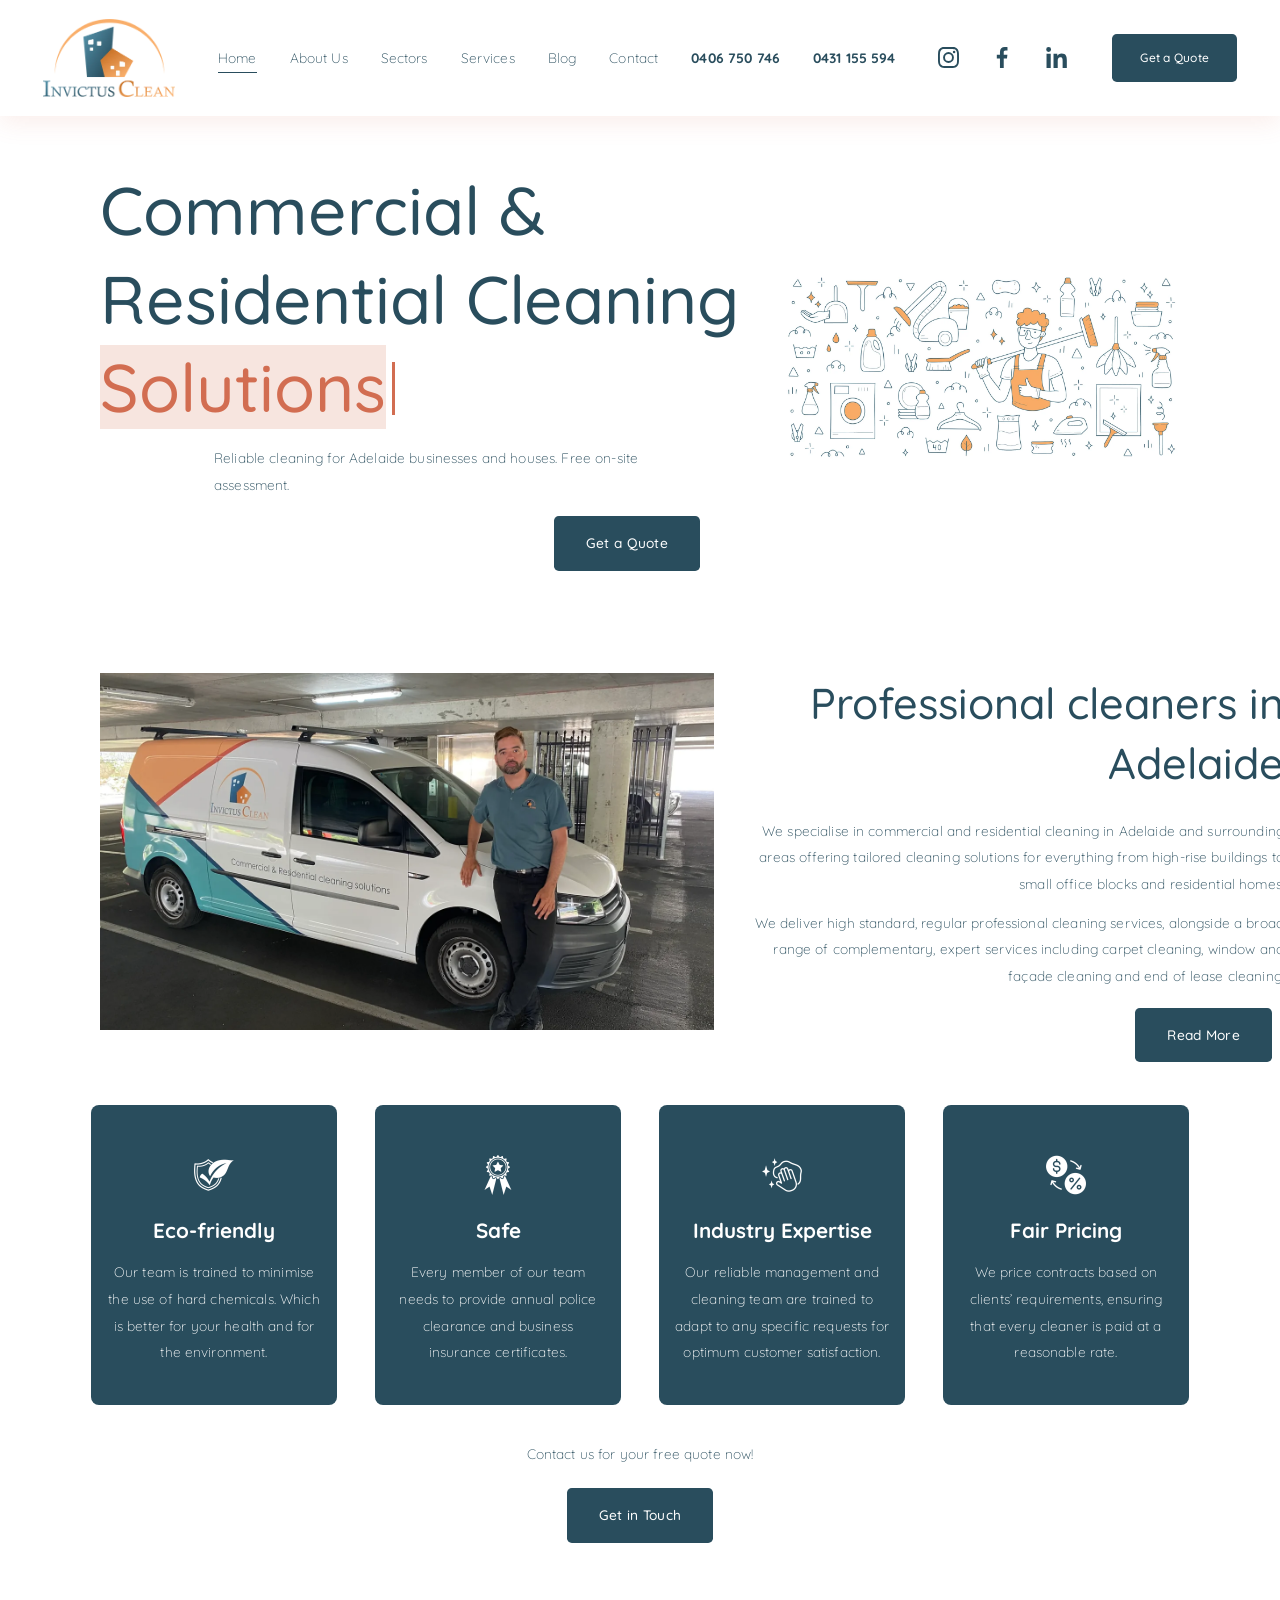
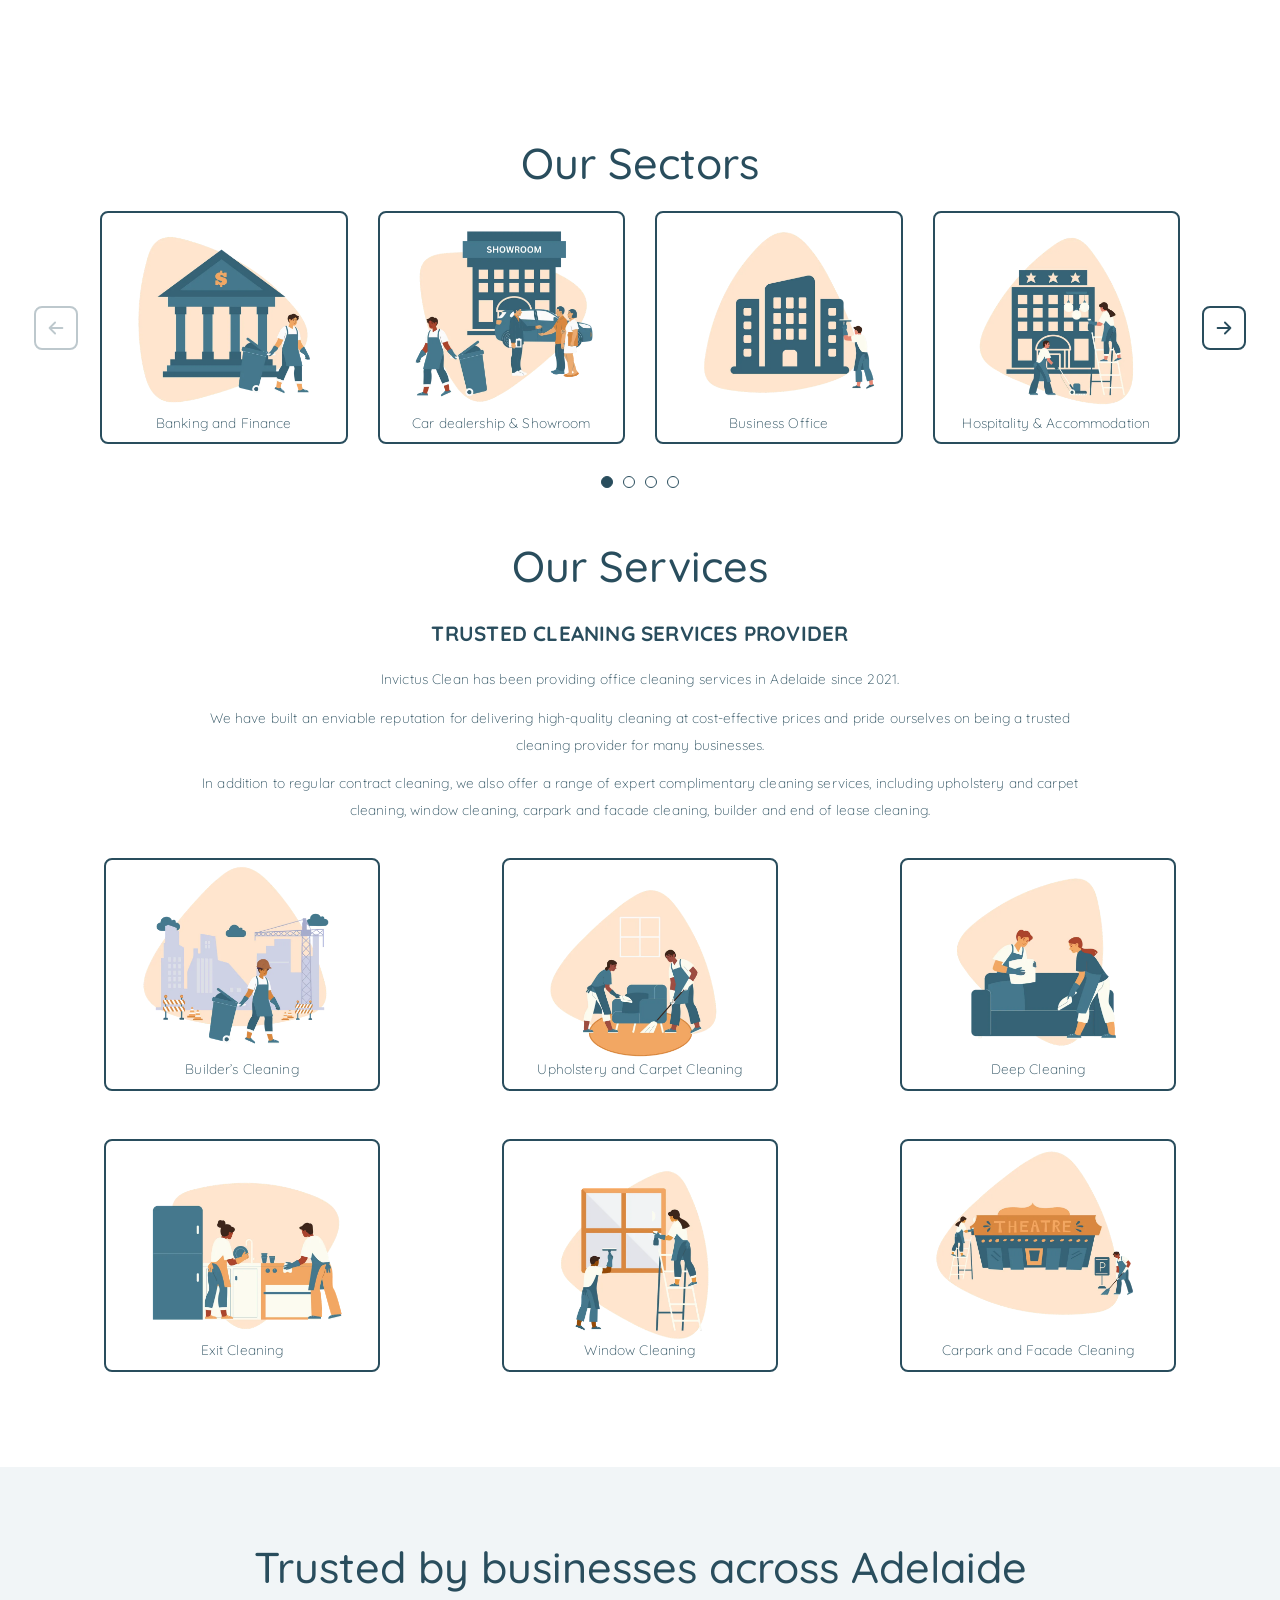
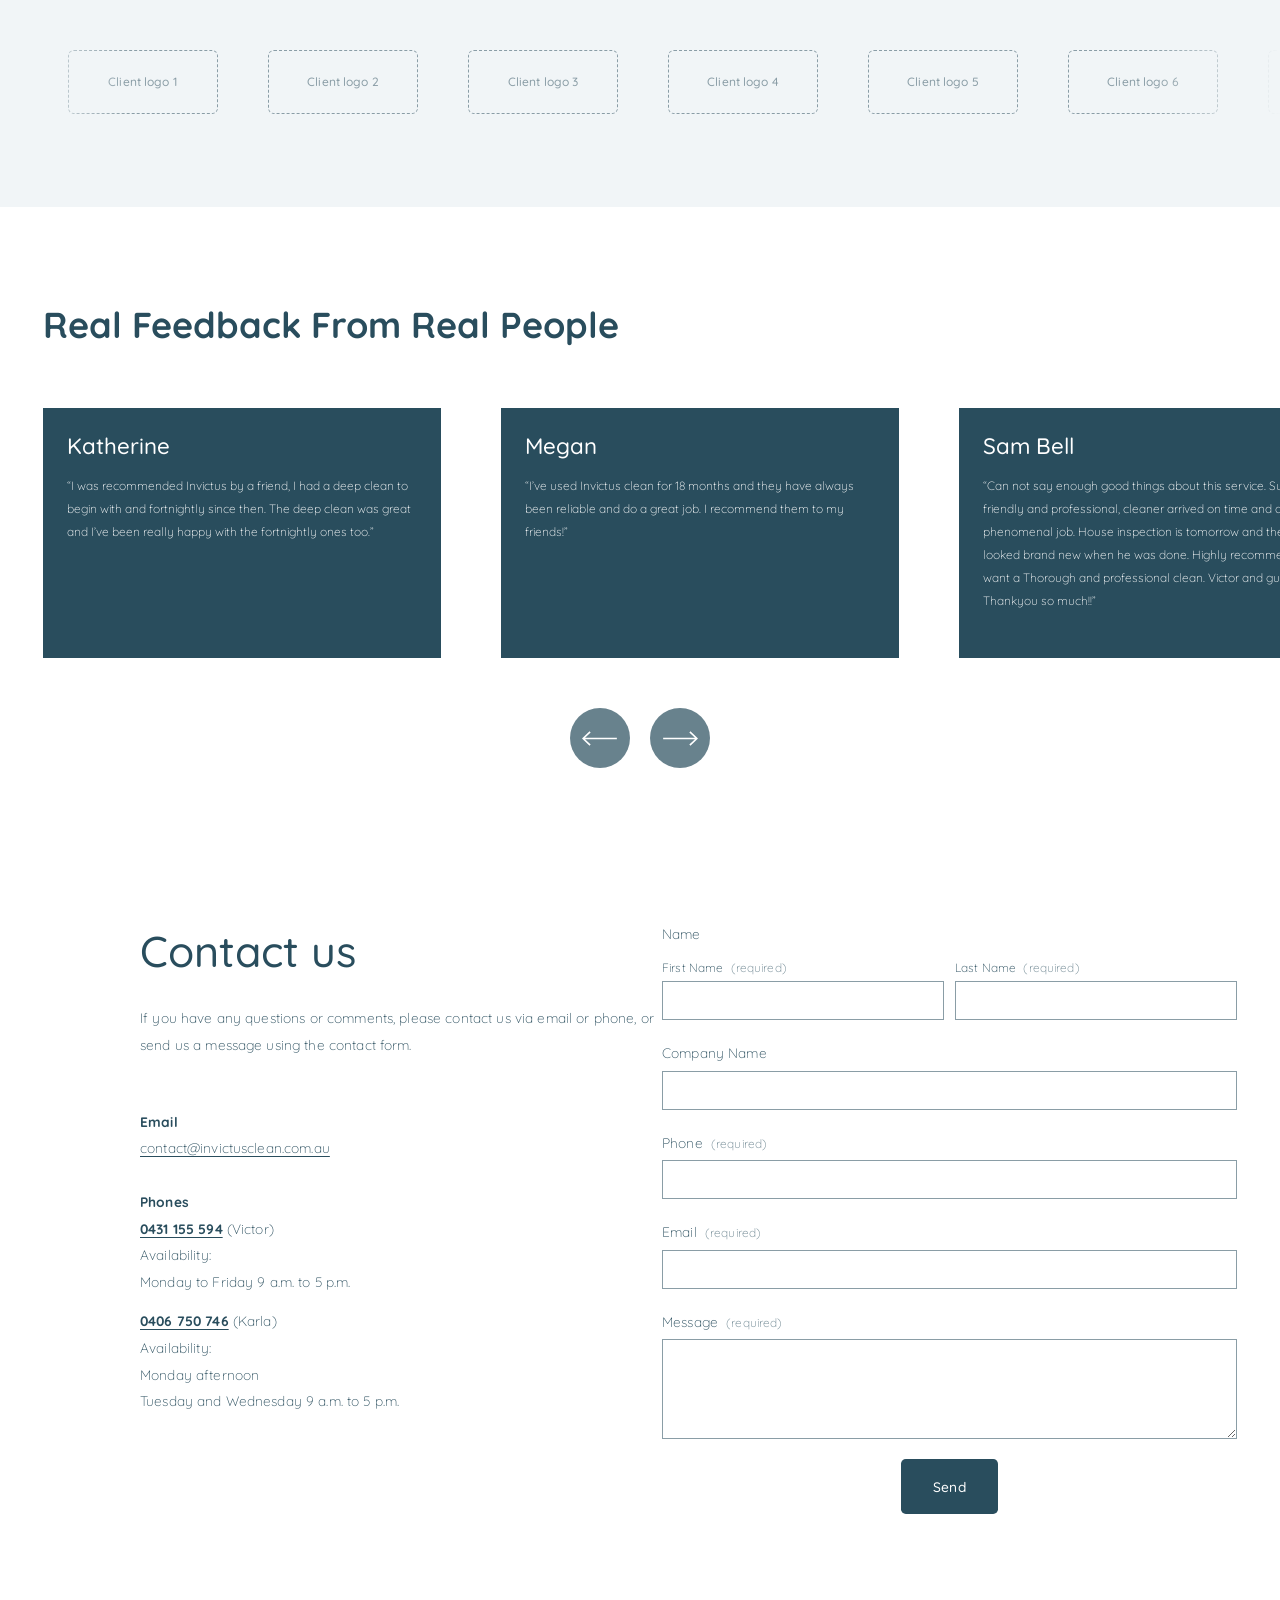
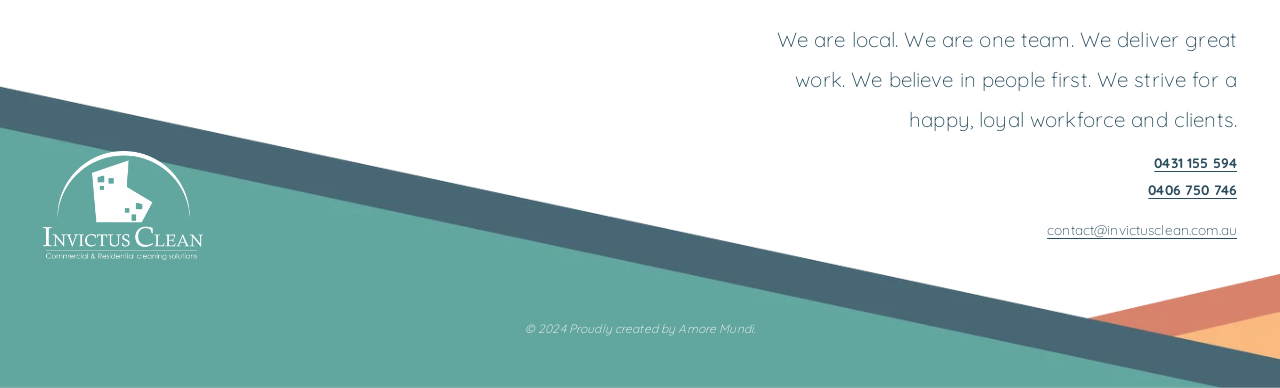
==== index.html @ 3b80bd72 "Sectors carousel and always-on About photo carousel - Home: 'Our Sectors' grid becomes a card carous" ====
<!doctype html>
<html lang="en-AU">
<head>
  <meta charset="utf-8">
  <meta name="viewport" content="width=device-width, initial-scale=1">
  <!-- PREVIEW ONLY: keeps this online copy out of Google (do not carry over to WordPress) -->
  <meta name="robots" content="noindex, nofollow">
  <title>Invictus Clean | Commercial Cleaning Adelaide | Office Cleaning</title>
  <meta name="description" content="Adelaide's trusted commercial cleaning company. We keep offices, gyms, schools, banks &amp; corporate spaces spotless — long-term contracts available. Get your free quote today!">
  <link rel="canonical" href="https://www.invictusclean.com.au/">

  <meta property="og:type" content="website">
  <meta property="og:url" content="https://www.invictusclean.com.au/">
  <meta property="og:title" content="Invictus Clean | Commercial Cleaning Adelaide | Office Cleaning">
  <meta property="og:description" content="Adelaide's trusted commercial cleaning company. We keep offices, gyms, schools, banks &amp; corporate spaces spotless — long-term contracts available. Get your free quote today!">
  <meta property="og:image" content="images/global-logo.webp">
  <meta name="twitter:card" content="summary">

  <link rel="icon" href="images/global-favicon-512.png" type="image/png">

  <link rel="preconnect" href="https://fonts.googleapis.com">
  <link rel="preconnect" href="https://fonts.gstatic.com" crossorigin>
  <link href="https://fonts.googleapis.com/css2?family=Quicksand:wght@300;500;700&display=swap" rel="stylesheet">
  <link rel="stylesheet" href="css/style.css">

  <script type="application/ld+json">
  {
    "@context": "https://schema.org",
    "@type": "LocalBusiness",
    "name": "Invictus Clean",
    "url": "https://www.invictusclean.com.au/",
    "email": "contact@invictusclean.com.au",
    "telephone": "+61 431 155 594",
    "address": {
      "@type": "PostalAddress",
      "streetAddress": "386 Carrington Street",
      "addressLocality": "Adelaide",
      "addressRegion": "SA",
      "postalCode": "5000",
      "addressCountry": "AU"
    },
    "openingHours": "Mo-Fr 09:00-18:00",
    "sameAs": [
      "https://instagram.com/invictusclean.au",
      "https://www.facebook.com/profile.php?id=61556073989324",
      "https://www.linkedin.com/company/100952873/"
    ]
  }
  </script>
</head>
<body>

<a class="ic-skip" href="#main">Skip to content</a>

<!-- =========================================================
     HEADER  → Elementor: Theme Builder > Header
     ========================================================= -->
<header class="ic-header" id="top">
  <div class="ic-header__inner">
    <a class="ic-header__logo" href="index.html" aria-label="Invictus Clean – Home">
      <img src="images/global-logo.webp" alt="Invictus Clean logo" width="132" height="79">
    </a>

    <nav class="ic-nav" aria-label="Main">
      <ul class="ic-nav__list">
        <li class="ic-nav__item is-active"><a href="index.html" aria-current="page">Home</a></li>
        <li class="ic-nav__item"><a href="about.html">About Us</a></li>
        <li class="ic-nav__item has-sub">
          <a href="index.html#sectors" aria-haspopup="true">Sectors</a>
          <ul class="ic-nav__sub">
            <li><a href="banking-and-finance.html">Banking and Finance</a></li>
            <li><a href="car-dealership-showroom.html">Car dealership &amp; Showroom</a></li>
            <li><a href="business-office.html">Business Office</a></li>
            <li><a href="hospitality-accommodation.html">Hospitality &amp; Accommodation</a></li>
            <li><a href="professional-practice.html">Professional Practice</a></li>
            <li><a href="healthcare-medical-centre.html">Healthcare &amp; Medical Centre</a></li>
            <li><a href="property-management.html">Property Management</a></li>
            <li><a href="public-sector.html">Public Sector</a></li>
            <li><a href="retail-gym-and-leisure.html">Retail, Gym and Leisure</a></li>
            <li><a href="school-education.html">School &amp; Education</a></li>
            <li><a href="tv-radio-film-studio.html">TV, Radio &amp; Film Studio</a></li>
            <li><a href="church-community-centre.html">Church &amp; Community Centre</a></li>
            <li><a href="residential-homes.html">Residential Homes</a></li>
          </ul>
        </li>
        <li class="ic-nav__item has-sub">
          <a href="index.html#services" aria-haspopup="true">Services</a>
          <ul class="ic-nav__sub">
            <li><a href="builders-cleaning.html">Builder’s Cleaning</a></li>
            <li><a href="upholstery-and-carpet-cleaning.html">Upholstery and Carpet Cleaning</a></li>
            <li><a href="deep-cleaning.html">Deep Cleaning</a></li>
            <li><a href="exit-cleaning.html">Exit Cleaning</a></li>
            <li><a href="window-cleaning.html">Window Cleaning</a></li>
            <li><a href="carpark-and-facade-cleaning.html">Carpark and Facade Cleaning</a></li>
          </ul>
        </li>
        <li class="ic-nav__item"><a href="blog.html">Blog</a></li>
        <li class="ic-nav__item"><a href="contact.html">Contact</a></li>
        <li class="ic-nav__item ic-nav__item--phone"><a href="tel:+61406750746">0406 750 746</a></li>
        <li class="ic-nav__item ic-nav__item--phone"><a href="tel:+61431155594">0431 155 594</a></li>
      </ul>
    </nav>

    <div class="ic-header__actions">
      <ul class="ic-social" aria-label="Social media">
        <li><a href="https://instagram.com/invictusclean.au" target="_blank" rel="noopener" aria-label="Instagram">
          <svg viewBox="0 0 24 24" aria-hidden="true"><path d="M12 2.2c3.2 0 3.6 0 4.8.1 1.2.1 1.8.2 2.2.4.6.2 1 .5 1.4.9.4.4.7.8.9 1.4.2.4.4 1.1.4 2.2.1 1.3.1 1.6.1 4.8s0 3.6-.1 4.8c-.1 1.2-.2 1.8-.4 2.2-.2.6-.5 1-.9 1.4-.4.4-.8.7-1.4.9-.4.2-1.1.4-2.2.4-1.3.1-1.6.1-4.8.1s-3.6 0-4.8-.1c-1.2-.1-1.8-.2-2.2-.4-.6-.2-1-.5-1.4-.9-.4-.4-.7-.8-.9-1.4-.2-.4-.4-1.1-.4-2.2C2.2 15.6 2.2 15.2 2.2 12s0-3.6.1-4.8c.1-1.2.2-1.8.4-2.2.2-.6.5-1 .9-1.4.4-.4.8-.7 1.4-.9.4-.2 1.1-.4 2.2-.4C8.4 2.2 8.8 2.2 12 2.2M12 0C8.7 0 8.3 0 7.1.1 5.8.1 4.9.3 4.1.6c-.8.3-1.5.7-2.1 1.4C1.3 2.6.9 3.3.6 4.1.3 4.9.1 5.8.1 7.1 0 8.3 0 8.7 0 12s0 3.7.1 4.9c.1 1.3.3 2.2.6 2.9.3.8.7 1.5 1.4 2.1.7.7 1.3 1.1 2.1 1.4.8.3 1.6.5 2.9.6 1.2.1 1.6.1 4.9.1s3.7 0 4.9-.1c1.3-.1 2.2-.3 2.9-.6.8-.3 1.5-.7 2.1-1.4.7-.7 1.1-1.3 1.4-2.1.3-.8.5-1.6.6-2.9.1-1.2.1-1.6.1-4.9s0-3.7-.1-4.9c-.1-1.3-.3-2.2-.6-2.9-.3-.8-.7-1.5-1.4-2.1C21.4 1.3 20.7.9 19.9.6 19.1.3 18.2.1 16.9.1 15.7 0 15.3 0 12 0Zm0 5.8a6.2 6.2 0 1 0 0 12.4 6.2 6.2 0 0 0 0-12.4ZM12 16a4 4 0 1 1 0-8 4 4 0 0 1 0 8Zm6.4-11.8a1.4 1.4 0 1 0 0 2.9 1.4 1.4 0 0 0 0-2.9Z"/></svg>
        </a></li>
        <li><a href="https://www.facebook.com/profile.php?id=61556073989324" target="_blank" rel="noopener" aria-label="Facebook">
          <svg viewBox="0 0 24 24" aria-hidden="true"><path d="M13.4 24V13.1h3.7l.5-4.3h-4.2V6.1c0-1.2.3-2.1 2.1-2.1h2.2V.2C17.3.1 16 0 14.5 0c-3.2 0-5.4 2-5.4 5.6v3.2H5.5v4.3h3.6V24h4.3Z"/></svg>
        </a></li>
        <li><a href="https://www.linkedin.com/company/100952873/" target="_blank" rel="noopener" aria-label="LinkedIn">
          <svg viewBox="0 0 24 24" aria-hidden="true"><path d="M5.4 7.8H.6V24h4.8V7.8ZM3 0a2.8 2.8 0 1 0 0 5.6A2.8 2.8 0 0 0 3 0Zm5.6 7.8V24h4.8v-8c0-2.1.4-4.2 3-4.2s2.6 2.4 2.6 4.3V24h4.8v-8.9c0-4.4-.9-7.7-6-7.7-2.5 0-4.1 1.3-4.8 2.6h-.1V7.8H8.6Z"/></svg>
        </a></li>
      </ul>
      <a class="ic-btn ic-btn--sm" href="contact.html">Get a Quote</a>
    </div>

    <button class="ic-burger" type="button" aria-label="Open menu" aria-expanded="false" aria-controls="ic-mobile-menu">
      <span></span><span></span>
    </button>
  </div>

  <!-- Mobile menu → Elementor: Nav Menu widget (dropdown / off-canvas) -->
  <div class="ic-mobile-menu" id="ic-mobile-menu" hidden>
    <ul>
      <li><a href="index.html">Home</a></li>
      <li><a href="about.html">About Us</a></li>
      <li><a href="index.html#sectors">Sectors</a></li>
      <li><a href="index.html#services">Services</a></li>
      <li><a href="blog.html">Blog</a></li>
      <li><a href="contact.html">Contact</a></li>
      <li><a class="is-bold" href="tel:+61406750746">0406 750 746</a></li>
      <li><a class="is-bold" href="tel:+61431155594">0431 155 594</a></li>
    </ul>
    <a class="ic-btn" href="contact.html">Get a Quote</a>
  </div>
</header>

<main id="main">

  <!-- =========================================================
       1. HERO  → Elementor: Container (2 columns)
       v2: typing animation on the title → Elementor Pro "Animated Headline" widget, animation "Typing"
       ========================================================= -->
  <section class="ic-section ic-hero">
    <div class="ic-container ic-hero__grid">
      <div class="ic-hero__content">
        <h1 class="ic-hero__title">
          <!-- Google and screen readers read the full sentence; the animated part is visual only -->
          <span class="ic-visually-hidden">Commercial &amp; Residential Cleaning Solutions</span>
          <span aria-hidden="true">Commercial &amp; Residential Cleaning
            <span class="ic-typing" data-typing='["Solutions", "You Can Trust", "Across Adelaide", "Done Right"]'><span class="ic-typing__text">Solutions</span><span class="ic-typing__cursor"></span></span>
          </span>
        </h1>
        <div class="ic-hero__text">
          <p>Reliable cleaning for Adelaide businesses and houses. Free on-site assessment.</p>
          <div class="ic-hero__cta">
            <a class="ic-btn" href="contact.html">Get a Quote</a>
          </div>
        </div>
      </div>
      <div class="ic-hero__media">
        <img src="images/home-hero.webp" alt="Commercial cleaning illustration for Adelaide homes and businesses" width="1400" height="670" fetchpriority="high">
      </div>
    </div>
  </section>

  <!-- =========================================================
       2. ABOUT + VALUES  → Elementor: Container (2 columns) + Container (4 Icon Boxes)
       ========================================================= -->
  <section class="ic-section ic-about">
    <div class="ic-container ic-about__grid">
      <div class="ic-about__media">
        <img src="images/home-professional.webp" alt="Invictus Clean team leader beside branded cleaning van in Adelaide" width="1400" height="1050" loading="lazy">
      </div>
      <div class="ic-about__content">
        <h2 class="ic-h2">Professional cleaners in Adelaide</h2>
        <p>We specialise in commercial and residential cleaning in Adelaide and surrounding areas offering tailored cleaning solutions for everything from high-rise buildings to small office blocks and residential homes.</p>
        <p>We deliver high standard, regular professional cleaning services, alongside a broad range of complementary, expert services including carpet cleaning, window and façade cleaning and end of lease cleaning.</p>
        <div class="ic-about__cta">
          <a class="ic-btn" href="about.html">Read More</a>
        </div>
      </div>
    </div>

    <div class="ic-container">
      <ul class="ic-values">
        <li class="ic-value">
          <img class="ic-value__icon" src="images/home-value-01-eco-friendly.webp" alt="" width="40" height="40" loading="lazy">
          <h3 class="ic-value__title">Eco-friendly</h3>
          <p>Our team is trained to minimise the use of hard chemicals. Which is better for your health and for the environment.</p>
        </li>
        <li class="ic-value">
          <img class="ic-value__icon" src="images/home-value-02-safe.webp" alt="" width="40" height="40" loading="lazy">
          <h3 class="ic-value__title">Safe</h3>
          <p>Every member of our team needs to provide annual police clearance and business insurance certificates.</p>
        </li>
        <li class="ic-value">
          <img class="ic-value__icon" src="images/home-value-03-industry-expertise.webp" alt="" width="40" height="40" loading="lazy">
          <h3 class="ic-value__title">Industry Expertise</h3>
          <p>Our reliable management and cleaning team are trained to adapt to any specific requests for optimum customer satisfaction.</p>
        </li>
        <li class="ic-value">
          <img class="ic-value__icon" src="images/home-value-04-fair-pricing.webp" alt="" width="40" height="40" loading="lazy">
          <h3 class="ic-value__title">Fair Pricing</h3>
          <p>We price contracts based on clients’ requirements, ensuring that every cleaner is paid at a reasonable rate.</p>
        </li>
      </ul>

      <div class="ic-center-cta">
        <p>Contact us for your free quote now!</p>
        <a class="ic-btn" href="contact.html">Get in Touch</a>
      </div>
    </div>
  </section>

  <!-- =========================================================
       3. SECTORS + SERVICES  → Elementor: Heading + Container grid (3 cols) of Image Box
       v2: "Our Sectors" is now a carousel (4 cards per view, arrows on the sides, dots below)
           → Elementor: Loop Carousel / Image Carousel — see GUIA-ELEMENTOR.md. "Our Services" stays a grid.
       ========================================================= -->
  <section class="ic-section ic-cards-section" id="sectors">
    <div class="ic-container">
      <h2 class="ic-h2 ic-center">Our Sectors</h2>

      <div class="ic-card-carousel" data-card-carousel aria-roledescription="carousel" aria-label="Our sectors">
        <div class="ic-card-carousel__viewport" data-cc-viewport>
          <ul class="ic-card-carousel__track">
            <li><a class="ic-card" href="banking-and-finance.html">
              <img src="images/home-sector-01-banking-finance.webp" alt="Illustration of a cleaner pushing a bin in front of a bank building" width="600" height="600" loading="lazy">
              <span class="ic-card__label">Banking and Finance</span>
            </a></li>
            <li><a class="ic-card" href="car-dealership-showroom.html">
              <img src="images/home-sector-02-car-dealership.webp" alt="Illustration of a car showroom with a cleaner outside" width="600" height="600" loading="lazy">
              <span class="ic-card__label">Car dealership &amp; Showroom</span>
            </a></li>
            <li><a class="ic-card" href="business-office.html">
              <img src="images/home-sector-03-business-office.webp" alt="Illustration of a cleaner washing an office building" width="600" height="600" loading="lazy">
              <span class="ic-card__label">Business Office</span>
            </a></li>
            <li><a class="ic-card" href="hospitality-accommodation.html">
              <img src="images/home-sector-04-hospitality.webp" alt="Illustration of cleaners working on a hotel facade" width="600" height="600" loading="lazy">
              <span class="ic-card__label">Hospitality &amp; Accommodation</span>
            </a></li>
            <li><a class="ic-card" href="professional-practice.html">
              <img src="images/home-sector-05-professional-practice.webp" alt="Illustration of two cleaners organising an office room" width="600" height="600" loading="lazy">
              <span class="ic-card__label">Professional Practice</span>
            </a></li>
            <li><a class="ic-card" href="healthcare-medical-centre.html">
              <img src="images/home-sector-06-healthcare.webp" alt="Illustration of a cleaner mopping outside a hospital" width="600" height="600" loading="lazy">
              <span class="ic-card__label">Healthcare &amp; Medical Centre</span>
            </a></li>
            <li><a class="ic-card" href="property-management.html">
              <img src="images/home-sector-07-property-management.webp" alt="Illustration of two cleaners working in a property" width="600" height="600" loading="lazy">
              <span class="ic-card__label">Property Management</span>
            </a></li>
            <li><a class="ic-card" href="public-sector.html">
              <img src="images/home-sector-08-public-sector.webp" alt="Illustration of a cleaner in front of a public building" width="600" height="600" loading="lazy">
              <span class="ic-card__label">Public Sector</span>
            </a></li>
            <li><a class="ic-card" href="retail-gym-and-leisure.html">
              <img src="images/home-sector-09-retail-gym-leisure.webp" alt="Illustration of a cleaner wiping gym equipment" width="600" height="600" loading="lazy">
              <span class="ic-card__label">Retail, Gym and Leisure</span>
            </a></li>
            <li><a class="ic-card" href="school-education.html">
              <img src="images/home-sector-10-school-education.webp" alt="Illustration of two cleaners in a classroom" width="600" height="600" loading="lazy">
              <span class="ic-card__label">School &amp; Education</span>
            </a></li>
            <li><a class="ic-card" href="tv-radio-film-studio.html">
              <img src="images/home-sector-11-tv-radio-film.webp" alt="Illustration of a cleaner next to a film clapperboard" width="600" height="600" loading="lazy">
              <span class="ic-card__label">TV, Radio &amp; Film Studio</span>
            </a></li>
            <li><a class="ic-card" href="church-community-centre.html">
              <img src="images/home-sector-12-church-community.webp" alt="Illustration of two cleaners at a church" width="600" height="600" loading="lazy">
              <span class="ic-card__label">Church &amp; Community Centre</span>
            </a></li>
            <li><a class="ic-card" href="residential-homes.html">
              <img src="images/home-sector-13-residential-homes.webp" alt="Illustration of two cleaners cleaning a sofa at home" width="600" height="600" loading="lazy">
              <span class="ic-card__label">Residential Homes</span>
            </a></li>
          </ul>
        </div>

        <div class="ic-card-carousel__nav">
          <button class="ic-card-carousel__arrow ic-card-carousel__arrow--prev" type="button" data-cc-prev aria-label="Previous sectors">
            <svg viewBox="0 0 24 24" aria-hidden="true"><path d="M19 12H5m6-6-6 6 6 6"/></svg>
          </button>
          <div class="ic-card-carousel__dots" data-cc-dots></div>
          <button class="ic-card-carousel__arrow ic-card-carousel__arrow--next" type="button" data-cc-next aria-label="Next sectors">
            <svg viewBox="0 0 24 24" aria-hidden="true"><path d="M5 12h14m-6-6 6 6-6 6"/></svg>
          </button>
        </div>
      </div>

      <h2 class="ic-h2 ic-center ic-services-title" id="services">Our Services</h2>
      <div class="ic-services-intro">
        <h3 class="ic-eyebrow">TRUSTED CLEANING SERVICES PROVIDER</h3>
        <p>Invictus Clean has been providing office cleaning services in Adelaide since 2021.</p>
        <p>We have built an enviable reputation for delivering high-quality cleaning at cost-effective prices and pride ourselves on being a trusted cleaning provider for many businesses.</p>
        <p>In addition to regular contract cleaning, we also offer a range of expert complimentary cleaning services, including upholstery and carpet cleaning, window cleaning, carpark and facade cleaning, builder and end of lease cleaning.</p>
      </div>

      <ul class="ic-card-grid">
        <li><a class="ic-card" href="builders-cleaning.html">
          <img src="images/home-service-01-builders-cleaning.webp" alt="Illustration of a worker carrying a bin on a construction site" width="600" height="600" loading="lazy">
          <span class="ic-card__label">Builder’s Cleaning</span>
        </a></li>
        <li><a class="ic-card" href="upholstery-and-carpet-cleaning.html">
          <img src="images/home-service-02-upholstery-carpet.webp" alt="Illustration of two cleaners vacuuming an armchair and carpet" width="600" height="600" loading="lazy">
          <span class="ic-card__label">Upholstery and Carpet Cleaning</span>
        </a></li>
        <li><a class="ic-card" href="deep-cleaning.html">
          <img src="images/home-service-03-deep-cleaning.webp" alt="Illustration of two cleaners deep cleaning a sofa" width="600" height="600" loading="lazy">
          <span class="ic-card__label">Deep Cleaning</span>
        </a></li>
        <li><a class="ic-card" href="exit-cleaning.html">
          <img src="images/home-service-04-exit-cleaning.webp" alt="Illustration of two cleaners cleaning a kitchen" width="600" height="600" loading="lazy">
          <span class="ic-card__label">Exit Cleaning</span>
        </a></li>
        <li><a class="ic-card" href="window-cleaning.html">
          <img src="images/home-service-05-window-cleaning.webp" alt="Illustration of two cleaners washing a large window" width="600" height="600" loading="lazy">
          <span class="ic-card__label">Window Cleaning</span>
        </a></li>
        <li><a class="ic-card" href="carpark-and-facade-cleaning.html">
          <img src="images/home-service-06-carpark-facade.webp" alt="Illustration of workers cleaning a building facade and car park" width="600" height="600" loading="lazy">
          <span class="ic-card__label">Carpark and Facade Cleaning</span>
        </a></li>
      </ul>
    </div>
  </section>

  <!-- =========================================================
       3b. CLIENT LOGOS (v2)  → Elementor: Heading + logo strip scrolling non-stop
       (Image Carousel / Loop Carousel with continuous autoplay — see GUIA-ELEMENTOR.md)
       PLACEHOLDERS: swap each .ic-logo-placeholder for <img src="images/client-logo-XX.webp" alt="Client name">
       ========================================================= -->
  <section class="ic-clients" aria-labelledby="ic-clients-title">
    <div class="ic-container">
      <h2 class="ic-h2 ic-center ic-clients__title" id="ic-clients-title">Trusted by businesses across Adelaide</h2>
    </div>

    <div class="ic-logo-marquee" data-logo-marquee>
      <div class="ic-logo-marquee__inner">
      <ul class="ic-logo-marquee__track">
        <li><span class="ic-logo-placeholder">Client logo 1</span></li>
        <li><span class="ic-logo-placeholder">Client logo 2</span></li>
        <li><span class="ic-logo-placeholder">Client logo 3</span></li>
        <li><span class="ic-logo-placeholder">Client logo 4</span></li>
        <li><span class="ic-logo-placeholder">Client logo 5</span></li>
        <li><span class="ic-logo-placeholder">Client logo 6</span></li>
        <li><span class="ic-logo-placeholder">Client logo 7</span></li>
        <li><span class="ic-logo-placeholder">Client logo 8</span></li>
      </ul>
      <!-- the JS duplicates the list here so the loop has no gap -->
      </div>
    </div>
  </section>

  <!-- =========================================================
       4. TESTIMONIALS  → Elementor: Heading + Testimonial Carousel (Pro) / Loop Carousel
       ========================================================= -->
  <section class="ic-section ic-testimonials" aria-labelledby="ic-testimonials-title">
    <div class="ic-container ic-container--wide">
      <h2 class="ic-testimonials__title" id="ic-testimonials-title">Real Feedback From Real People</h2>
    </div>

    <div class="ic-carousel" data-carousel>
      <ul class="ic-carousel__track" data-carousel-track>
        <li class="ic-testimonial">
          <h3 class="ic-testimonial__name">Katherine</h3>
          <p>“I was recommended Invictus by a friend, I had a deep clean to begin with and fortnightly since then. The deep clean was great and I’ve been really happy with the fortnightly ones too.”</p>
        </li>
        <li class="ic-testimonial">
          <h3 class="ic-testimonial__name">Megan</h3>
          <p>“I’ve used Invictus clean for 18 months and they have always been reliable and do a great job. I recommend them to my friends!”</p>
        </li>
        <li class="ic-testimonial">
          <h3 class="ic-testimonial__name">Sam Bell</h3>
          <p>“Can not say enough good things about this service. Super friendly and professional, cleaner arrived on time and did a phenomenal job. House inspection is tomorrow and the House looked brand new when he was done. Highly recommend if you want a Thorough and professional clean. Victor and guillian Thankyou so much!!”</p>
        </li>
        <li class="ic-testimonial">
          <h3 class="ic-testimonial__name">Anna Hodge</h3>
          <p>“Victor and his team have always shown attention to detail and provide a high quality cleaning service. They are reliable, fast and a wonderful company to work with. Would highly recommend!”</p>
        </li>
        <li class="ic-testimonial">
          <h3 class="ic-testimonial__name">Anita Sheppard</h3>
          <p>“My house has never been so clean! Always on time. Always professional. Great value for money and just lovely hard workers.”</p>
        </li>
        <li class="ic-testimonial">
          <h3 class="ic-testimonial__name">Amy R</h3>
          <p>“Victor and his team are professional, punctual and perfectionist. We use Invictus for our commercial business as well as home cleaning. Highly recommended, you won’t be disappointed!”</p>
        </li>
        <li class="ic-testimonial">
          <h3 class="ic-testimonial__name">Julie Bakasetas</h3>
          <p>“Victor from Invictus Clean is reliable, professional and always does a thorough job. He’s easy to deal with and takes pride in his work. Highly recommend.”</p>
        </li>
        <li class="ic-testimonial">
          <h3 class="ic-testimonial__name">Alicia Depetro</h3>
          <p>“Victor and Maria helped with my end of lease clean and I couldn’t be happier with the results. They were friendly, professional, and extremely thorough. I would highly recommend them to anyone looking for thoughtful cleaners. They were able to fit me in with late notice, for an affordable price. Thank you!”</p>
        </li>
        <li class="ic-testimonial">
          <h3 class="ic-testimonial__name">Bev</h3>
          <p>“I am so pleased I chose Invictus clean they have done a remarkable job [...] the cleaners very professional in service and manner I can recommend them and will use their service more often. [...] also no dog smells”</p>
        </li>
        <li class="ic-testimonial">
          <h3 class="ic-testimonial__name">Sharyn, SY LUXURY REAL ESTATE</h3>
          <p>“I cannot recommend Victor from Invictus cleaning enough [...] the service was outstanding [...] resulted in an exceptional clean outcome [...] we have regular carpet cleaning but never has the result been as quality as today's outcome. [...] Myself and our business will definitely recommend and refer you.”</p>
        </li>
      </ul>

      <div class="ic-carousel__nav">
        <button class="ic-carousel__arrow" type="button" data-carousel-prev aria-label="Previous testimonial">
          <svg viewBox="0 0 44 18" aria-hidden="true"><path d="M9.9 1 1.4 9l8.5 8M1.4 9h41.2"/></svg>
        </button>
        <button class="ic-carousel__arrow" type="button" data-carousel-next aria-label="Next testimonial">
          <svg viewBox="0 0 44 18" aria-hidden="true"><path d="m34.1 1 8.5 8-8.5 8m8.5-8H1.4"/></svg>
        </button>
      </div>
    </div>
  </section>

  <!-- =========================================================
       5. CONTACT  → Elementor: Container (2 columns) — Text Editor + Form widget (Pro) / WPForms / CF7
       ========================================================= -->
  <section class="ic-section ic-contact" id="contact">
    <div class="ic-container ic-contact__grid">
      <div class="ic-contact__info">
        <h2 class="ic-h2">Contact us</h2>
        <p class="ic-contact__intro">If you have any questions or comments, please contact us via email or phone, or send us a message using the contact form.</p>

        <p class="ic-contact__email"><strong>Email</strong><br>
          <a class="ic-link" href="mailto:contact@invictusclean.com.au">contact@invictusclean.com.au</a></p>

        <p><strong>Phones</strong><br>
          <a class="ic-link ic-link--bold" href="tel:+61431155594">0431 155 594</a> (Victor)<br>
          Availability:<br>
          Monday to Friday 9 a.m. to 5 p.m.</p>

        <p><a class="ic-link ic-link--bold" href="tel:+61406750746">0406 750 746</a> (Karla)<br>
          Availability:<br>
          Monday afternoon<br>
          Tuesday and Wednesday 9 a.m. to 5 p.m.</p>
      </div>

      <!-- In WordPress this form is replaced by the Elementor Form widget (or WPForms / Contact Form 7).
           The fields, labels and styles below are the reference. -->
      <form class="ic-form" action="#" method="post" novalidate>
        <fieldset class="ic-form__group">
          <legend class="ic-form__legend">Name</legend>
          <div class="ic-form__row">
            <label class="ic-field">
              <span class="ic-field__label ic-field__label--sm">First Name <em>(required)</em></span>
              <input type="text" name="first_name" autocomplete="given-name" required>
            </label>
            <label class="ic-field">
              <span class="ic-field__label ic-field__label--sm">Last Name <em>(required)</em></span>
              <input type="text" name="last_name" autocomplete="family-name" required>
            </label>
          </div>
        </fieldset>

        <label class="ic-field">
          <span class="ic-field__label">Company Name</span>
          <input type="text" name="company" autocomplete="organization">
        </label>

        <label class="ic-field">
          <span class="ic-field__label">Phone <em>(required)</em></span>
          <input type="tel" name="phone" autocomplete="tel" required>
        </label>

        <label class="ic-field">
          <span class="ic-field__label">Email <em>(required)</em></span>
          <input type="email" name="email" autocomplete="email" required>
        </label>

        <label class="ic-field">
          <span class="ic-field__label">Message <em>(required)</em></span>
          <textarea name="message" rows="4" required></textarea>
        </label>

        <div class="ic-form__submit">
          <button class="ic-btn" type="submit">Send</button>
        </div>
      </form>
    </div>
  </section>

</main>

<!-- =========================================================
     FOOTER  → Elementor: Theme Builder > Footer
     ========================================================= -->
<footer class="ic-footer">
  <div class="ic-footer__inner">
    <div class="ic-footer__text">
      <p class="ic-footer__tagline">We are local. We are one team. We deliver great work. We believe in people first. We strive for a happy, loyal workforce and clients.</p>
      <p>
        <a class="ic-link ic-link--bold" href="tel:+61431155594">0431 155 594</a><br>
        <a class="ic-link ic-link--bold" href="tel:+61406750746">0406 750 746</a>
      </p>
      <p><a class="ic-link" href="mailto:contact@invictusclean.com.au">contact@invictusclean.com.au</a></p>
    </div>

    <a class="ic-footer__logo" href="index.html" aria-label="Invictus Clean – Home">
      <img src="images/global-logo-white.webp" alt="Invictus Clean – Commercial &amp; Residential cleaning solutions" width="160" height="109" loading="lazy">
    </a>

    <p class="ic-footer__copy"><em>© 2024 Proudly created by Amore Mundi.</em></p>
  </div>
</footer>

<script src="js/main.js" defer></script>
</body>
</html>
---- css/style.css ----
/* ==========================================================================
   Invictus Clean — shared stylesheet for every page
   Structure: 1) tokens + base  2) shared components (header, buttons, panels,
   form, footer)  3) one block per page/section.
   Values measured from the live Squarespace site (1440px desktop / 390px mobile).
   The variables in :root match the Elementor Global Colors and Global Fonts
   (see GUIA-ELEMENTOR.md).
   Breakpoints = Elementor defaults: tablet ≤ 1024px, mobile ≤ 767px.
   ========================================================================== */

:root {
  /* Global Colors */
  --ic-primary: #294d5d;        /* text, buttons, cards */
  --ic-accent: #d26d51;         /* terracotta (brand) */
  --ic-teal: #48988f;           /* footer teal */
  --ic-peach: #fab981;          /* light orange (brand) */
  --ic-white: #ffffff;
  --ic-arrow: rgba(41, 77, 93, 0.7);
  --ic-field-border: #8a9da6;   /* form field border (primary at ~55%) */

  /* Global Fonts */
  --ic-font: "Quicksand", sans-serif;
  --ic-fs-body: 13.73px;
  --ic-lh-body: 1.94;           /* 26.6px */
  --ic-ls-body: 0.01em;
  --ic-fs-large: 20.64px;
  --ic-fs-h1: 67.3px;
  --ic-lh-h1: 1.317;            /* 88.6px */
  --ic-fs-h2: 43.1px;
  --ic-lh-h2: 1.4;              /* 60.4px */

  /* Layout */
  --ic-gutter: 100px;           /* side margin of the main sections */
  --ic-gutter-wide: 43px;       /* header, testimonials and footer */
  --ic-section-y: 95px;
  --ic-radius-btn: 4.8px;
  --ic-radius-card: 8px;
}

/* ---------- Base ---------- */
*,
*::before,
*::after { box-sizing: border-box; }

html { scroll-behavior: smooth; scroll-padding-top: 130px; }

body {
  margin: 0;
  background: var(--ic-white);
  color: var(--ic-primary);
  font-family: var(--ic-font);
  font-size: var(--ic-fs-body);
  font-weight: 300;
  line-height: var(--ic-lh-body);
  letter-spacing: var(--ic-ls-body);
  -webkit-font-smoothing: antialiased;
}

img { display: block; max-width: 100%; height: auto; }
ul { margin: 0; padding: 0; list-style: none; }
p { margin: 0 0 1em; }
p:last-child { margin-bottom: 0; }
h1, h2, h3 { margin: 0; font-weight: 500; letter-spacing: normal; }
a { color: inherit; }
strong { font-weight: 700; }

.ic-skip {
  position: absolute; left: -9999px; top: 0; z-index: 1000;
  padding: 12px 20px; background: var(--ic-primary); color: var(--ic-white);
}
.ic-skip:focus { left: 16px; top: 16px; }

:focus-visible { outline: 2px solid var(--ic-accent); outline-offset: 3px; }

.ic-container {
  width: 100%;
  max-width: 1440px;
  margin: 0 auto;
  padding: 0 var(--ic-gutter);
}
.ic-container--wide { padding: 0 var(--ic-gutter-wide); }
.ic-center { text-align: center; }
.ic-text-justify { text-align: justify; }
.ic-text-justify p { margin-bottom: 12px; }
.ic-text-justify p:last-child { margin-bottom: 0; }

.ic-visually-hidden {
  position: absolute !important;
  width: 1px; height: 1px;
  overflow: hidden;
  clip: rect(0 0 0 0);
  white-space: nowrap;
}

.ic-h1 {
  font-size: var(--ic-fs-h1);
  line-height: var(--ic-lh-h1);
  font-weight: 500;
}

.ic-dot { margin: 0 8px; }

/* ---------- Dark panel (cards on Home values, About, sector pages) ---------- */
.ic-panel {
  border-radius: var(--ic-radius-card);
  background: var(--ic-primary);
  color: var(--ic-white);
  text-align: center;
}
.ic-panel__title {
  font-size: var(--ic-fs-large);
  font-weight: 700;
  line-height: 40px;
  letter-spacing: 0.01em;
}

.ic-h2 {
  font-size: var(--ic-fs-h2);
  line-height: var(--ic-lh-h2);
  font-weight: 500;
}

/* ---------- Buttons ---------- */
.ic-btn {
  display: inline-block;
  padding: 19.2px 32.1px;
  border: 0;
  border-radius: var(--ic-radius-btn);
  background: var(--ic-primary);
  color: var(--ic-white);
  font-family: var(--ic-font);
  font-size: 13.73px;
  font-weight: 500;
  line-height: 1.2;
  letter-spacing: 0.02em;
  text-decoration: none;
  cursor: pointer;
  transition: opacity 0.2s ease;
}
.ic-btn:hover { opacity: 0.8; }
.ic-btn--sm { padding: 16.8px 28px; font-size: 12px; }

/* ---------- Links ---------- */
.ic-link {
  text-decoration: underline;
  text-underline-offset: 3px;
  text-decoration-thickness: 1px;
}
.ic-link--bold { font-weight: 700; }
.ic-link:hover { opacity: 0.7; }

/* ==========================================================================
   HEADER
   ========================================================================== */
.ic-header {
  position: sticky;
  top: 0;
  z-index: 100;
  background: var(--ic-white);
  box-shadow: 0 6px 24px rgba(210, 109, 81, 0.12);
}

.ic-header__inner {
  display: flex;
  align-items: center;
  max-width: 1440px;
  height: 116px;
  margin: 0 auto;
  padding: 0 var(--ic-gutter-wide);
}

.ic-header__logo { flex: 0 0 auto; margin-right: 43px; }
.ic-header__logo img { width: 132px; }

.ic-nav__list { display: flex; align-items: center; gap: 0 33px; }
.ic-nav__item { position: relative; }
.ic-nav__item > a {
  display: inline-block;
  padding: 1.4px 0;
  font-size: var(--ic-fs-body);
  line-height: 26.6px;
  letter-spacing: 0.01em;
  text-decoration: none;
  background: linear-gradient(currentColor, currentColor) 0 100% / 0 1px no-repeat;
  transition: background-size 0.25s ease;
}
.ic-nav__item > a:hover,
.ic-nav__item.is-active > a { background-size: 100% 1px; }
.ic-nav__item--phone > a { font-weight: 700; }
.ic-nav__item--phone > a:hover { background-size: 0 1px; opacity: 0.7; }

/* Dropdown (Sectors / Services) */
.ic-nav__sub {
  position: absolute;
  top: 100%;
  left: -20px;
  min-width: 250px;
  padding: 14px 20px;
  background: var(--ic-white);
  box-shadow: 0 10px 30px rgba(41, 77, 93, 0.12);
  opacity: 0;
  visibility: hidden;
  transform: translateY(6px);
  transition: opacity 0.2s ease, transform 0.2s ease, visibility 0.2s;
}
.ic-nav__item.has-sub:hover .ic-nav__sub,
.ic-nav__item.has-sub:focus-within .ic-nav__sub {
  opacity: 1;
  visibility: visible;
  transform: translateY(0);
}
.ic-nav__sub a {
  display: block;
  padding: 3px 0;
  font-size: var(--ic-fs-body);
  line-height: 1.3;
  text-decoration: none;
  white-space: nowrap;
}
.ic-nav__sub a:hover { text-decoration: underline; }

.ic-header__actions {
  display: flex;
  align-items: center;
  margin-left: auto;
  gap: 45px;
}
.ic-social { display: flex; align-items: center; gap: 33px; }
.ic-social a { display: block; color: var(--ic-primary); transition: opacity 0.2s; }
.ic-social a:hover { opacity: 0.7; }
.ic-social svg { display: block; width: 21px; height: 21px; fill: currentColor; }

/* Burger + mobile menu */
.ic-burger {
  display: none;
  width: 36px; height: 36px;
  margin-left: auto;
  padding: 0;
  border: 0;
  background: none;
  cursor: pointer;
}
.ic-burger span {
  display: block;
  width: 28px; height: 1px;
  margin: 8px auto;
  background: var(--ic-primary);
  transition: transform 0.25s ease;
}
.ic-burger[aria-expanded="true"] span:first-child { transform: translateY(4.5px) rotate(45deg); }
.ic-burger[aria-expanded="true"] span:last-child { transform: translateY(-4.5px) rotate(-45deg); }

.ic-mobile-menu {
  position: fixed;
  inset: 70px 0 0;
  padding: 40px 23px;
  background: var(--ic-white);
  text-align: center;
  overflow-y: auto;
}
.ic-mobile-menu[hidden] { display: none; }
.ic-mobile-menu li a {
  display: block;
  padding: 8px 0;
  font-size: 24px;
  line-height: 1.5;
  text-decoration: none;
}
.ic-mobile-menu .is-bold { font-weight: 700; font-size: 20px; }
.ic-mobile-menu .ic-btn { margin-top: 24px; }

/* ==========================================================================
   1. HERO
   ========================================================================== */
.ic-hero { padding: 50px 0 55px; }

.ic-hero__grid {
  display: grid;
  grid-template-columns: 671px 1fr;
  gap: 11px;
  align-items: center;
}
.ic-hero__title {
  font-size: var(--ic-fs-h1);
  line-height: var(--ic-lh-h1);
  font-weight: 500;
}
.ic-hero__text {
  max-width: 501px;
  margin: 13px 0 0 114px;
}
.ic-hero__cta { margin-top: 18px; padding-right: 15px; text-align: right; }
.ic-hero__media img { width: 100%; max-width: 558px; aspect-ratio: 558 / 262; object-fit: cover; }

/* ==========================================================================
   2. ABOUT + VALUES
   ========================================================================== */
.ic-about { padding: 47px 0 var(--ic-section-y); }

.ic-about__grid {
  display: grid;
  grid-template-columns: 614px 558px;
  gap: 12px;
  align-items: start;
}
.ic-about__media img { width: 100%; aspect-ratio: 614 / 357; object-fit: cover; }
.ic-about__content { text-align: right; }
.ic-about__content .ic-h2 { margin-bottom: 24px; }
.ic-about__content p { margin-bottom: 12px; }
.ic-about__cta { margin-top: 18px; padding-right: 12px; }

.ic-values {
  display: grid;
  grid-template-columns: repeat(4, 246px);
  justify-content: center;
  gap: 38px;
  margin-top: 43px;
}
.ic-value {
  display: flex;
  flex-direction: column;
  align-items: center;
  min-height: 300px;
  padding: 50px 15px 30px;
  border-radius: var(--ic-radius-card);
  background: var(--ic-primary);
  color: var(--ic-white);
  text-align: center;
}
.ic-value__icon { width: 40px; height: 40px; object-fit: contain; }
.ic-value__title {
  margin: 22px 0 16px;
  font-size: var(--ic-fs-large);
  font-weight: 700;
  line-height: 1.26;
}
.ic-value p { margin: 0; }

.ic-center-cta { margin-top: 36px; text-align: center; }
.ic-center-cta p { margin-bottom: 20px; }

/* ==========================================================================
   3. SECTORS + SERVICES (cards)
   ========================================================================== */
.ic-cards-section { padding: var(--ic-section-y) 0; }

.ic-card-grid {
  display: grid;
  grid-template-columns: repeat(3, 276px);
  justify-content: center;
  gap: 48px 122px;
  margin-top: 18px;
}
.ic-card-grid__center { grid-column: 2; }

.ic-card {
  position: relative;
  display: flex;
  flex-direction: column;
  align-items: center;
  height: 233px;
  padding: 0;
  border: 2px solid var(--ic-primary);
  border-radius: var(--ic-radius-card);
  background: var(--ic-white);
  text-decoration: none;
  overflow: hidden;
  transition: transform 0.25s ease, box-shadow 0.25s ease;
}
.ic-card:hover {
  transform: translateY(-4px);
  box-shadow: 0 12px 28px rgba(41, 77, 93, 0.14);
}
.ic-card img { width: 230px; height: 230px; margin-top: -8px; object-fit: contain; }
.ic-card__label {
  position: absolute;
  right: 8px;
  bottom: 6px;
  left: 8px;
  font-size: var(--ic-fs-body);
  line-height: 26.6px;
  text-align: center;
}

.ic-services-title { margin-top: 48px; }
.ic-services-intro {
  max-width: 880px;
  margin: 24px auto 34px;
  text-align: center;
}
.ic-eyebrow {
  margin-bottom: 20px;
  font-size: var(--ic-fs-large);
  font-weight: 700;
  line-height: 1.26;
  letter-spacing: 0.01em;
}
.ic-services-intro p { margin-bottom: 12px; }

/* ==========================================================================
   4. TESTIMONIALS
   ========================================================================== */
.ic-testimonials { padding: var(--ic-section-y) 0; }

.ic-testimonials__title {
  font-size: 36px;
  font-weight: 700;
  line-height: 1.25;
}

.ic-carousel { margin-top: 61px; }
.ic-carousel__track {
  display: flex;
  gap: 60px;
  padding: 0 var(--ic-gutter-wide);
  overflow-x: auto;
  scroll-snap-type: x mandatory;
  scroll-padding: 0 var(--ic-gutter-wide);
  scrollbar-width: none;
}
.ic-carousel__track::-webkit-scrollbar { display: none; }

.ic-testimonial {
  flex: 0 0 398px;
  min-height: 250px;
  padding: 24px;
  background: var(--ic-primary);
  color: var(--ic-white);
  scroll-snap-align: start;
}
.ic-testimonial__name {
  margin-bottom: 12px;
  font-size: 22.37px;
  font-weight: 500;
  line-height: 1.32;
}
.ic-testimonial p {
  font-size: 12px;
  line-height: 1.92;
  letter-spacing: normal;
}

.ic-carousel__nav {
  display: flex;
  justify-content: center;
  gap: 20px;
  margin-top: 50px;
}
.ic-carousel__arrow {
  display: grid;
  place-items: center;
  width: 60px; height: 60px;
  padding: 0;
  border: 0;
  border-radius: 50%;
  background: var(--ic-arrow);
  cursor: pointer;
  transition: background-color 0.2s ease;
}
.ic-carousel__arrow:hover { background: var(--ic-primary); }
.ic-carousel__arrow svg {
  width: 36px; height: 15px;
  fill: none;
  stroke: var(--ic-white);
  stroke-width: 2;
}

/* ==========================================================================
   5. CONTACT
   ========================================================================== */
.ic-contact { padding: 58px 0; }

.ic-contact__grid {
  display: grid;
  grid-template-columns: 522px 575px;
  justify-content: space-between;
  padding: 0 140px;
}
.ic-contact__info .ic-h2 { margin-bottom: 24px; }
.ic-contact__info p { margin-bottom: 13px; }
.ic-contact__info .ic-contact__intro { margin-bottom: 50px; }
.ic-contact__info .ic-contact__email { margin-bottom: 27px; }

.ic-form__group { margin: 0; padding: 0; border: 0; }
.ic-form__legend { padding: 0; margin-bottom: 4px; }
.ic-form__row { display: grid; grid-template-columns: 1fr 1fr; gap: 11px; }

.ic-field { display: block; margin-bottom: 20px; }
.ic-field__label { display: block; padding-bottom: 4px; }
.ic-field__label--sm { padding-top: 4px; padding-bottom: 2px; font-size: 12px; }
.ic-field__label em {
  margin-left: 4px;
  font-size: 12px;
  font-style: normal;
  opacity: 0.7;
}

.ic-field input,
.ic-field textarea {
  display: block;
  width: 100%;
  padding: 5px 10px;
  border: 1px solid var(--ic-field-border);
  border-radius: 0;
  background: transparent;
  color: var(--ic-primary);
  font: inherit;
  transition: border-color 0.2s ease;
}
.ic-field input { height: 39px; }
.ic-field textarea { height: 100px; resize: vertical; }
.ic-field input:focus,
.ic-field textarea:focus { outline: none; border-color: var(--ic-primary); }

.ic-form__submit { text-align: center; }

/* ==========================================================================
   FOOTER
   ========================================================================== */
.ic-footer {
  position: relative;
  isolation: isolate;
  background: var(--ic-white);
}
/* Shape image at 85% opacity = same visual as the live site
   (in Elementor: background image + white overlay at 15%) */
.ic-footer::before {
  content: "";
  position: absolute;
  inset: 0;
  z-index: -1;
  background: url("../images/global-footer-shape.webp") center / cover no-repeat;
  opacity: 0.85;
}

.ic-footer__inner {
  display: grid;
  grid-template-columns: 1fr 501px;
  grid-template-areas:
    "logo text"
    "copy copy";
  min-height: 416px;
  max-width: 1440px;
  margin: 0 auto;
  padding: 47px var(--ic-gutter-wide) 48px;
}
.ic-footer__text { grid-area: text; text-align: right; }
.ic-footer__tagline {
  font-size: var(--ic-fs-large);
  line-height: 40px;
  margin-bottom: 11px;
}
.ic-footer__text p:not(.ic-footer__tagline) { margin-bottom: 13px; }
.ic-footer__logo { grid-area: logo; align-self: start; justify-self: start; margin-top: 132px; }
.ic-footer__logo img { width: 160px; }
.ic-footer__copy {
  grid-area: copy;
  align-self: end;
  margin: 0;
  color: #fcf9f9;
  font-size: 12px;
  text-align: center;
}

/* ==========================================================================
   TABLET (≤ 1024px)
   ========================================================================== */
@media (max-width: 1024px) {
  :root {
    --ic-gutter: 40px;
    --ic-gutter-wide: 30px;
    --ic-fs-h1: 52px;
    --ic-fs-h2: 36px;
    --ic-section-y: 70px;
  }

  .ic-header__inner { height: 90px; }
  .ic-nav, .ic-header__actions { display: none; }
  .ic-burger { display: block; }
  .ic-header__logo img { width: 100px; }
  .ic-mobile-menu { inset: 90px 0 0; }

  .ic-hero__grid { grid-template-columns: 1fr 1fr; gap: 30px; }
  .ic-hero__text { margin-left: 0; }

  .ic-about__grid { grid-template-columns: 1fr 1fr; gap: 30px; }

  .ic-values { grid-template-columns: repeat(2, minmax(0, 300px)); gap: 24px; }

  .ic-card-grid { grid-template-columns: repeat(2, 276px); gap: 40px 48px; }
  .ic-card-grid__center { grid-column: auto; }

  .ic-contact__grid { grid-template-columns: 1fr 1.2fr; gap: 40px; padding: 0 var(--ic-gutter); }

  .ic-footer__inner { grid-template-columns: 1fr 1.4fr; }
}

/* ==========================================================================
   MOBILE (≤ 767px)
   ========================================================================== */
@media (max-width: 767px) {
  :root {
    --ic-gutter: 23px;
    --ic-gutter-wide: 16px;
    --ic-fs-body: 13px;
    --ic-fs-large: 17px;
    --ic-fs-h1: 44.4px;
    --ic-lh-h1: 1.317;
    --ic-fs-h2: 30.2px;
    --ic-section-y: 60px;
  }

  html { scroll-padding-top: 80px; }

  .ic-header__inner { height: 70px; padding: 0 23px; }
  .ic-header__logo img { width: 52px; }
  .ic-mobile-menu { inset: 70px 0 0; }

  /* Hero: text → button → image */
  .ic-hero { padding: 42px 0 40px; }
  .ic-hero__grid { grid-template-columns: 1fr; gap: 34px; }
  .ic-hero__text { max-width: none; margin-top: 15px; }
  .ic-hero__cta { text-align: left; padding: 0; }
  .ic-hero__media img { max-width: none; }

  /* About: text first, image after (like the live site) */
  .ic-about { padding-top: 70px; }
  .ic-about__grid { grid-template-columns: 1fr; gap: 20px; }
  .ic-about__content { display: contents; }
  .ic-about__content .ic-h2 { order: 1; }
  .ic-about__content p { order: 2; }
  .ic-about__media { order: 3; margin-top: 8px; }
  .ic-about__cta { order: 4; padding: 0; text-align: center; }
  .ic-about__content .ic-h2,
  .ic-about__content p { text-align: right; }

  .ic-values { grid-template-columns: 1fr; gap: 16px; margin-top: 50px; }
  .ic-value { min-height: 0; padding: 30px 20px; }

  .ic-card-grid { grid-template-columns: minmax(0, 276px); gap: 20px; }
  .ic-card { height: 240px; }

  .ic-services-intro { margin-bottom: 24px; }
  .ic-eyebrow { margin-bottom: 14px; }

  .ic-testimonials__title { font-size: 26px; }
  .ic-carousel { margin-top: 40px; }
  .ic-carousel__track { gap: 16px; padding: 0 8px; scroll-padding: 0 8px; }
  .ic-testimonial { flex-basis: calc(100% - 16px); min-height: 230px; }
  .ic-carousel__nav { margin-top: 30px; gap: 16px; }
  .ic-carousel__arrow { width: 40px; height: 40px; background: var(--ic-primary); }
  .ic-carousel__arrow svg { width: 20px; }

  .ic-contact__grid { grid-template-columns: 1fr; gap: 40px; padding: 0 var(--ic-gutter); }

  /* Footer: text on top, shape + logo below */
  .ic-footer::before {
    top: auto;
    height: 255px;
    background-position: left bottom;
    background-size: auto 100%;
  }
  .ic-footer__inner {
    grid-template-columns: 1fr;
    grid-template-areas: "text" "logo" "copy";
    min-height: 0;
    padding: 40px 23px 24px;
  }
  .ic-footer__tagline { font-size: 17px; line-height: 34px; }
  .ic-footer__logo { margin-top: 100px; align-self: end; }
  .ic-footer__logo img { width: 140px; }
  .ic-footer__copy { margin-top: 12px; }
}

@media (prefers-reduced-motion: reduce) {
  html { scroll-behavior: auto; }
  *, *::before, *::after { transition: none !important; }
}


/* ##########################################################################
   INNER PAGES
   (Home rules are above; everything below is for about / contact / sector /
   service / blog / post. Each block has its own tablet + mobile rules.)
   ########################################################################## */

/* ==========================================================================
   ABOUT  (about.html)
   ========================================================================== */
.ic-about-hero { padding: var(--ic-section-y) 0 0; }

.ic-about-hero__grid {
  display: grid;
  grid-template-columns: 558px 558px;
  grid-template-areas:
    "intro media"
    "cards media";
  grid-template-rows: auto 1fr;
  column-gap: 68px;
  align-items: start;
}
.ic-about-hero__intro { grid-area: intro; }
.ic-about-hero__intro p { margin-top: 24px; }
.ic-about-hero__media { grid-area: media; margin-top: 41px; }
.ic-about-hero__media img { width: 100%; aspect-ratio: 558 / 430; object-fit: cover; }

.ic-about-hero__cards {
  grid-area: cards;
  display: flex;
  gap: 38px;
  margin: 52px 0 0 42px;
}
.ic-panel--vm {
  flex: 0 0 246px;
  min-height: 219px;
  padding: 15px;
}
.ic-panel--vm p { margin-top: 16px; }

.ic-values-panel {
  width: 1156px;
  min-height: 300px;
  margin: 22px 0 0 42px;
  padding: 15px;
}
.ic-values-panel__grid {
  display: grid;
  grid-template-columns: 216px 216px 273px 216px;
  justify-content: space-between;
  margin-top: 15px;
}
.ic-values-panel__label {
  font-size: var(--ic-fs-body);
  font-weight: 700;
  line-height: 27px;
  letter-spacing: 0.01em;
}
.ic-values-panel__grid p { margin-top: 12px; }

.ic-about-story { padding-top: 36px; }
.ic-about-story .ic-text-justify { margin-top: 24px; }

/* Marquee — in Elementor: HTML widget with this markup + CSS */
.ic-marquee {
  margin-top: 11px;
  overflow: hidden;
  background: var(--ic-primary);
  color: var(--ic-white);
}
.ic-marquee__track {
  display: flex;
  width: max-content;
  animation: ic-marquee 40s linear infinite;
}
.ic-marquee__track span {
  padding-right: 0.5em;
  font-size: var(--ic-fs-large);
  font-weight: 500;
  line-height: 69px;
  letter-spacing: normal;
  white-space: nowrap;
}
.ic-marquee:hover .ic-marquee__track { animation-play-state: paused; }
@keyframes ic-marquee {
  to { transform: translateX(-50%); }
}

/* FAQ */
.ic-faq { padding: 51px 0 94px; }
.ic-faq__head { margin-top: 0; }
.ic-faq__head p { margin: 25px 0 17px; }

.ic-faq__grid {
  display: grid;
  grid-template-columns: repeat(2, 444px);
  justify-content: center;
  align-items: start;
  gap: 11px;
  margin-top: 19px;
}

/* Accordion — in Elementor: Accordion widget (see guide for settings) */
.ic-accordion {
  padding: 30px 13px 32px;
  border-radius: var(--ic-radius-card);
  background: var(--ic-primary);
  color: var(--ic-white);
}
.ic-accordion details { border-top: 1px solid var(--ic-white); }
.ic-accordion details:last-child { border-bottom: 1px solid var(--ic-white); }
.ic-accordion summary {
  position: relative;
  padding: 15px 34px 15px 0;
  font-size: var(--ic-fs-large);
  line-height: 1.26;
  list-style: none;
  cursor: pointer;
}
.ic-accordion summary::-webkit-details-marker { display: none; }
/* "+" icon (turns into "–" when open) */
.ic-accordion summary::before,
.ic-accordion summary::after {
  content: "";
  position: absolute;
  top: 50%;
  right: 0;
  width: 14px;
  height: 1px;
  background: currentColor;
  transition: transform 0.2s ease;
}
.ic-accordion summary::after { transform: rotate(90deg); }
.ic-accordion details[open] summary::after { transform: rotate(0deg); }
.ic-accordion details p { padding: 0 34px 15px 0; }

@media (max-width: 1024px) {
  .ic-about-hero__grid { grid-template-columns: 1fr 1fr; column-gap: 30px; }
  .ic-about-hero__cards { margin-left: 0; gap: 20px; }
  .ic-panel--vm { flex: 1 1 0; }
  .ic-values-panel { width: auto; margin-left: 0; }
  .ic-values-panel__grid { grid-template-columns: repeat(2, 1fr); gap: 20px 30px; }
  .ic-faq__grid { grid-template-columns: repeat(2, minmax(0, 444px)); }
}

@media (max-width: 767px) {
  .ic-about-hero { padding-top: 42px; }
  .ic-about-hero__grid {
    grid-template-columns: 1fr;
    grid-template-areas: "intro" "media" "cards";
  }
  .ic-about-hero__intro p { margin-top: 15px; }
  .ic-about-hero__media { margin-top: 20px; }
  .ic-about-hero__cards { flex-direction: column; gap: 16px; margin-top: 30px; }
  .ic-panel--vm { flex: none; min-height: 0; padding: 15px 15px 20px; }
  .ic-values-panel { margin-top: 20px; padding: 20px 15px; }
  .ic-values-panel__grid { grid-template-columns: 1fr; gap: 20px; }
  .ic-about-story { padding-top: 50px; }
  .ic-marquee { margin-top: 30px; }
  .ic-faq { padding: 50px 0 60px; }
  .ic-faq__grid { grid-template-columns: 1fr; gap: 16px; }
  .ic-accordion { padding: 16px 13px; }
  .ic-accordion summary { font-size: 15px; }
}

@media (prefers-reduced-motion: reduce) {
  .ic-marquee__track { animation: none; }
}

/* ==========================================================================
   CONTACT  (contact.html) — the form itself is in the shared "5. CONTACT" block
   ========================================================================== */
.ic-contact-page { padding: var(--ic-section-y) 0 96px; }

.ic-contact-page__grid {
  display: grid;
  grid-template-columns: 550px 607px;
  justify-content: space-between;
  align-items: start;
}
.ic-contact-page .ic-h1 { margin-bottom: 24px; }
.ic-contact-page .ic-contact__info .ic-contact__intro { margin-bottom: 27px; }

@media (max-width: 1024px) {
  .ic-contact-page__grid { grid-template-columns: 1fr 1.2fr; gap: 40px; }
}
@media (max-width: 767px) {
  .ic-contact-page { padding: 42px 0 60px; }
  .ic-contact-page__grid { grid-template-columns: 1fr; gap: 40px; }
}

/* ==========================================================================
   SECTOR + SERVICE PAGES  (banking-and-finance.html, builders-cleaning.html)
   Same components, two mirrored layouts:
   --sector  = text left, illustration right
   --service = illustration left, text right (right-aligned)
   ========================================================================== */
.ic-page-hero { padding: var(--ic-section-y) 0 102px; }

.ic-page-hero__grid {
  display: grid;
  grid-template-columns: 614px 614px;
  grid-template-rows: auto 1fr;
  column-gap: 12px;
  align-items: start;
}
.ic-page-hero--sector .ic-page-hero__grid { grid-template-areas: "content media" "cta media"; }
.ic-page-hero--service .ic-page-hero__grid { grid-template-areas: "media content" "media cta"; }

.ic-page-hero__content { grid-area: content; }
.ic-page-hero__content .ic-h1 { margin-bottom: 24px; }
.ic-page-hero__media { grid-area: media; justify-self: center; }
.ic-page-hero__cta { grid-area: cta; margin-top: 18px; }

/* sector: 450px illustration, button right side of the text column */
.ic-page-hero--sector .ic-page-hero__media img { width: 450px; }
.ic-page-hero--sector .ic-page-hero__cta { padding-right: 35px; text-align: right; }
.ic-page-hero--sector .ic-text-justify p:not(:last-child) { margin-bottom: 26.6px; }

/* service: 401px illustration, text right-aligned, button on the left */
.ic-page-hero--service { padding-bottom: 96px; }
.ic-page-hero--service .ic-page-hero__content { text-align: right; }
.ic-page-hero--service .ic-page-hero__media img { width: 401px; }
.ic-page-hero--service .ic-page-hero__cta { margin-top: 17px; padding-left: 34px; }

.ic-page-details { padding: var(--ic-section-y) 0 120px; }
.ic-page-details__text { margin-top: 25px; }
.ic-page-details--service { padding: 176px 0; }

.ic-sector-cards {
  display: grid;
  grid-template-columns: repeat(2, 588px);
  justify-content: center;
  gap: 94px;
  margin-top: 23px;
}
.ic-panel--feature {
  min-height: 260px;
  padding: 24px 15px 15px;
}
.ic-panel--feature p { margin-top: 12px; }

@media (max-width: 1024px) {
  .ic-page-hero__grid { grid-template-columns: 1fr 1fr; column-gap: 30px; }
  .ic-page-hero__media img { max-width: 100%; }
  .ic-sector-cards { grid-template-columns: repeat(2, minmax(0, 1fr)); gap: 24px; padding: 0 var(--ic-gutter); }
  .ic-page-details--service { padding: 110px 0; }
}

@media (max-width: 767px) {
  .ic-page-hero { padding: 42px 0 60px; }
  .ic-page-hero__grid,
  .ic-page-hero--sector .ic-page-hero__grid,
  .ic-page-hero--service .ic-page-hero__grid {
    grid-template-columns: 1fr;
    grid-template-areas: "content" "media" "cta";
  }
  .ic-page-hero__media { margin-top: 30px; }
  .ic-page-hero--sector .ic-page-hero__media img,
  .ic-page-hero--service .ic-page-hero__media img { width: 240px; }
  .ic-page-hero--sector .ic-page-hero__cta,
  .ic-page-hero--service .ic-page-hero__cta { padding: 0; text-align: center; }
  .ic-page-details { padding: 50px 0 60px; }
  .ic-page-details--service { padding: 50px 0 80px; }
  .ic-sector-cards { grid-template-columns: 1fr; gap: 16px; padding: 0 8px; }
  .ic-panel--feature { min-height: 0; padding: 16px 15px 20px; }
  .ic-panel--feature .ic-panel__title { font-size: 17px; }
}

/* ==========================================================================
   BLOG LISTING  (blog.html)
   ========================================================================== */
.ic-blog { padding: 42px 0 172px; }
.ic-container--blog { padding: 0 41px; }

.ic-blog-grid {
  display: grid;
  grid-template-columns: repeat(3, minmax(0, 1fr));
  gap: 50px 25px;
}
.ic-post-card__media { display: block; }
.ic-post-card__media img {
  width: 100%;
  aspect-ratio: 436 / 291;
  object-fit: cover;
}
.ic-post-card__meta,
.ic-post-card__title,
.ic-post-card__more { margin-left: 2px; }
.ic-post-card__meta {
  margin-top: 19px;
  font-weight: 500;
  line-height: 27px;
}
.ic-post-card__title {
  font-size: 38.4px;
  font-weight: 500;
  line-height: 1.15;
}
.ic-post-card__title a { text-decoration: none; }
.ic-post-card__title a:hover { opacity: 0.75; }
.ic-post-card__more {
  display: inline-block;
  margin-top: 9px;
  font-size: 12px;
  line-height: 23px;
  text-decoration: underline;
  text-underline-offset: 3px;
}

.ic-blog-pagination {
  margin-top: 137px;
  text-align: right;
}
.ic-blog-pagination a {
  display: inline-flex;
  align-items: center;
  gap: 10px;
  text-decoration: none;
}
.ic-blog-pagination svg {
  width: 7px; height: 12px;
  fill: none; stroke: currentColor; stroke-width: 1.5;
}

@media (max-width: 1024px) {
  .ic-container--blog { padding: 0 30px; }
  .ic-blog-grid { grid-template-columns: repeat(2, minmax(0, 1fr)); }
  .ic-post-card__title { font-size: 30px; }
}
@media (max-width: 767px) {
  .ic-container--blog { padding: 0 23px; }
  .ic-blog-grid { grid-template-columns: 1fr; gap: 40px; }
  .ic-post-card__title { font-size: 27px; }
  .ic-blog { padding-bottom: 80px; }
  .ic-blog-pagination { margin-top: 50px; }
}

/* ==========================================================================
   BLOG POST  (blog-*.html) — Single Post template
   ========================================================================== */
.ic-article {
  max-width: 1015px;
  margin: 0 auto;
  padding: 44px 0 86px;
}
.ic-article__title {
  font-size: 38.4px;
  font-weight: 700;
  line-height: 1.15;
}
.ic-article__meta {
  margin-top: 32px;
  font-weight: 500;
  line-height: 15px;
}
.ic-article__content { margin-top: 50px; }
.ic-article__content p { margin: 0 0 12px; }
.ic-article__content h2 {
  margin: 27px 0 13px;
  font-size: 31.2px;
  font-weight: 700;
  line-height: 1.2;
}
.ic-article__content a {
  text-decoration: underline;
  text-underline-offset: 3px;
}
.ic-article__author {
  margin-top: 43px;
  padding-top: 12px;
  font-size: 12px;
  line-height: 23px;
}

.ic-post-nav {
  display: flex;
  justify-content: flex-end;
  padding: 44px var(--ic-gutter-wide) 42px;
}
.ic-post-nav__next {
  display: flex;
  align-items: center;
  gap: 25px;
  max-width: 677px;
  text-align: right;
  text-decoration: none;
}
.ic-post-nav__title {
  font-size: 16.2px;
  font-weight: 500;
  line-height: 1.25;
}
.ic-post-nav__next svg {
  flex: 0 0 18px;
  height: 32px;
  fill: none; stroke: currentColor; stroke-width: 1.5;
}
.ic-post-nav__next:hover { opacity: 0.75; }

@media (max-width: 1024px) {
  .ic-article { padding-left: 40px; padding-right: 40px; }
}
@media (max-width: 767px) {
  .ic-article { padding: 30px 23px 60px; }
  .ic-article__title { font-size: 29px; }
  .ic-article__meta { margin-top: 20px; }
  .ic-article__content { margin-top: 30px; }
  .ic-article__content h2 { font-size: 22px; }
  .ic-post-nav { padding: 30px 23px; }
  .ic-post-nav__title { font-size: 13px; }
}


/* ##########################################################################
   v2 — ANIMATIONS
   1) Typing headline (Home hero)   2) Client logos strip (Home)
   3) Photo carousel (About)
   ########################################################################## */

/* ---------- 1. Typing headline ---------- */
.ic-typing {
  display: block;
  min-height: calc(var(--ic-lh-h1) * 1em);   /* keeps the line height when the text is empty */
  color: var(--ic-accent);
  white-space: nowrap;
}
.ic-typing__text { transition: background-color 0.15s ease; }
.ic-typing__text.is-selected { background: rgba(210, 109, 81, 0.18); }
.ic-typing__cursor {
  display: inline-block;
  width: 3px;
  height: 0.78em;
  margin-left: 6px;
  vertical-align: -0.04em;
  background: var(--ic-accent);
  animation: ic-blink 0.9s steps(1) infinite;
}
@keyframes ic-blink { 50% { opacity: 0; } }

/* ---------- 2. Client logos strip ---------- */
.ic-clients {
  padding: 70px 0 80px;
  background: #f1f5f7;                    /* light tint of the primary colour */
}
.ic-clients__title { margin-bottom: 40px; }

.ic-logo-marquee {
  max-width: 1440px;
  margin: 0 auto;
  padding: 0 var(--ic-gutter-wide);
  overflow: hidden;
  /* logos fade in/out at the edges */
  -webkit-mask-image: linear-gradient(to right, transparent, #000 10%, #000 90%, transparent);
          mask-image: linear-gradient(to right, transparent, #000 10%, #000 90%, transparent);
}
.ic-logo-marquee__inner {
  display: flex;
  justify-content: center;                /* static row when JS is off */
  flex-wrap: wrap;
}
.ic-logo-marquee__track { display: flex; align-items: center; }
.ic-logo-marquee__track li {
  display: flex;
  justify-content: center;
  align-items: center;
  width: 200px;
  height: 90px;
  padding: 0 25px;
}
.ic-logo-marquee__track img {
  max-width: 150px;
  max-height: 64px;
  object-fit: contain;
}
.ic-logo-placeholder {
  display: grid;
  place-items: center;
  width: 150px;
  height: 64px;
  border: 1px dashed var(--ic-field-border);
  border-radius: 6px;
  color: var(--ic-field-border);
  font-size: 12px;
  font-weight: 500;
}

/* animated state (added by the JS) */
.ic-logo-marquee.is-animated .ic-logo-marquee__inner {
  justify-content: flex-start;
  flex-wrap: nowrap;
  width: max-content;
  animation: ic-logos 40s linear infinite;
}
.ic-logo-marquee.is-animated:hover .ic-logo-marquee__inner { animation-play-state: paused; }
@keyframes ic-logos { to { transform: translateX(-50%); } }

@media (max-width: 767px) {
  .ic-clients { padding: 50px 0 55px; }
  .ic-clients__title { margin-bottom: 25px; padding: 0 10px; }
  .ic-logo-marquee { padding: 0; }
  .ic-logo-marquee__track li { width: 150px; height: 70px; padding: 0 15px; }
  .ic-logo-marquee__track img,
  .ic-logo-placeholder { max-width: 120px; width: 120px; height: 52px; }
}

/* ---------- 3. Photo carousel (About) ---------- */
.ic-slider { position: relative; }
.ic-slider__viewport {
  position: relative;
  aspect-ratio: 558 / 430;
  overflow: hidden;
  touch-action: pan-y;
}
.ic-slider__slide {
  position: absolute;
  inset: 0;
  margin: 0;
  opacity: 0;
  transition: opacity 0.8s ease;
}
.ic-slider__slide.is-active { opacity: 1; }
.ic-about-hero__media .ic-slider__slide img,
.ic-slider__slide img {
  width: 100%;
  height: 100%;
  aspect-ratio: auto;
  object-fit: cover;
}

.ic-slider__arrow {
  position: absolute;
  top: 50%;
  z-index: 2;
  display: grid;
  place-items: center;
  width: 40px;
  height: 40px;
  padding: 0;
  border: 0;
  border-radius: 50%;
  background: rgba(255, 255, 255, 0.85);
  cursor: pointer;
  transform: translateY(-50%);
  opacity: 0;
  transition: opacity 0.25s ease, background-color 0.2s ease;
}
.ic-slider__arrow--prev { left: 14px; }
.ic-slider__arrow--next { right: 14px; }
.ic-slider:hover .ic-slider__arrow,
.ic-slider__arrow:focus-visible { opacity: 1; }
.ic-slider__arrow:hover { background: var(--ic-white); }
.ic-slider__arrow svg {
  width: 9px; height: 16px;
  fill: none; stroke: var(--ic-primary); stroke-width: 2;
}

.ic-slider__dots {
  display: flex;
  justify-content: center;
  gap: 10px;
  margin-top: 14px;
}
.ic-slider__dot {
  width: 9px;
  height: 9px;
  padding: 0;
  border: 1px solid var(--ic-primary);
  border-radius: 50%;
  background: transparent;
  cursor: pointer;
  transition: background-color 0.2s ease;
}
.ic-slider__dot[aria-current="true"] { background: var(--ic-primary); }

@media (hover: none) {
  .ic-slider__arrow { opacity: 1; }        /* touch screens: arrows always visible */
}

@media (prefers-reduced-motion: reduce) {
  .ic-typing__cursor,
  .ic-logo-marquee.is-animated .ic-logo-marquee__inner { animation: none; }
  .ic-slider__slide { transition: none; }
}

/* ---------- 4. Sectors card carousel (Home) ----------
   Structure based on "Sectors we support" (totalclean.co.uk): centred title,
   4 cards per view, square arrows on the sides, one dot per page. Cards keep the .ic-card style. */
.ic-card-carousel {
  position: relative;
  margin-top: 8px;
}
.ic-card-carousel__viewport {
  overflow-x: auto;
  padding: 10px 0 28px;                    /* room for the card hover lift + shadow */
  scroll-snap-type: x mandatory;
  scroll-behavior: smooth;
  scrollbar-width: none;
  overscroll-behavior-x: contain;
}
.ic-card-carousel__viewport::-webkit-scrollbar { display: none; }
.ic-card-carousel__track {
  display: grid;
  grid-auto-flow: column;
  grid-auto-columns: calc((100% - 3 * 30px) / 4);   /* 4 cards per view */
  gap: 30px;
}
.ic-card-carousel__track li { scroll-snap-align: start; }

.ic-card-carousel__nav {
  display: flex;
  justify-content: center;
  align-items: center;
  gap: 16px;
  margin-top: 4px;
}
.ic-card-carousel__dots { display: flex; gap: 10px; }
.ic-card-carousel__dot {
  width: 12px;
  height: 12px;
  padding: 0;
  border: 1.5px solid var(--ic-primary);
  border-radius: 50%;
  background: transparent;
  cursor: pointer;
  transition: background-color 0.2s ease;
}
.ic-card-carousel__dot[aria-current="true"] { background: var(--ic-primary); }

/* desktop: arrows sit outside the cards, vertically centred on them */
.ic-card-carousel__arrow {
  position: absolute;
  top: calc(10px + 233px / 2);
  z-index: 2;
  display: grid;
  place-items: center;
  width: 44px;
  height: 44px;
  padding: 0;
  border: 2px solid var(--ic-primary);
  border-radius: 8px;
  background: var(--ic-white);
  color: var(--ic-primary);
  cursor: pointer;
  transform: translateY(-50%);
  transition: background-color 0.2s ease, color 0.2s ease, opacity 0.2s ease;
}
.ic-card-carousel__arrow--prev { left: -66px; }
.ic-card-carousel__arrow--next { right: -66px; }
.ic-card-carousel__arrow:hover:not(:disabled) { background: var(--ic-primary); color: var(--ic-white); }
.ic-card-carousel__arrow:disabled { opacity: 0.3; cursor: default; }
.ic-card-carousel__arrow svg {
  width: 22px; height: 22px;
  fill: none; stroke: currentColor; stroke-width: 2; stroke-linecap: round; stroke-linejoin: round;
}

/* tablet: 3 per view, arrows move into the row with the dots */
@media (max-width: 1024px) {
  .ic-card-carousel__track { grid-auto-columns: calc((100% - 2 * 24px) / 3); gap: 24px; }
  .ic-card-carousel__arrow { position: static; transform: none; }
}

/* mobile: 1 card + a peek of the next one */
@media (max-width: 767px) {
  .ic-card-carousel__track { grid-auto-columns: 80%; gap: 16px; }
  .ic-card-carousel__arrow { width: 36px; height: 36px; }
  .ic-card-carousel__arrow svg { width: 18px; height: 18px; }
  .ic-card-carousel__nav { gap: 12px; }
  .ic-card-carousel__dots { gap: 8px; }
  .ic-card-carousel__dot { width: 9px; height: 9px; }
}

@media (prefers-reduced-motion: reduce) {
  .ic-card-carousel__viewport { scroll-behavior: auto; }
}
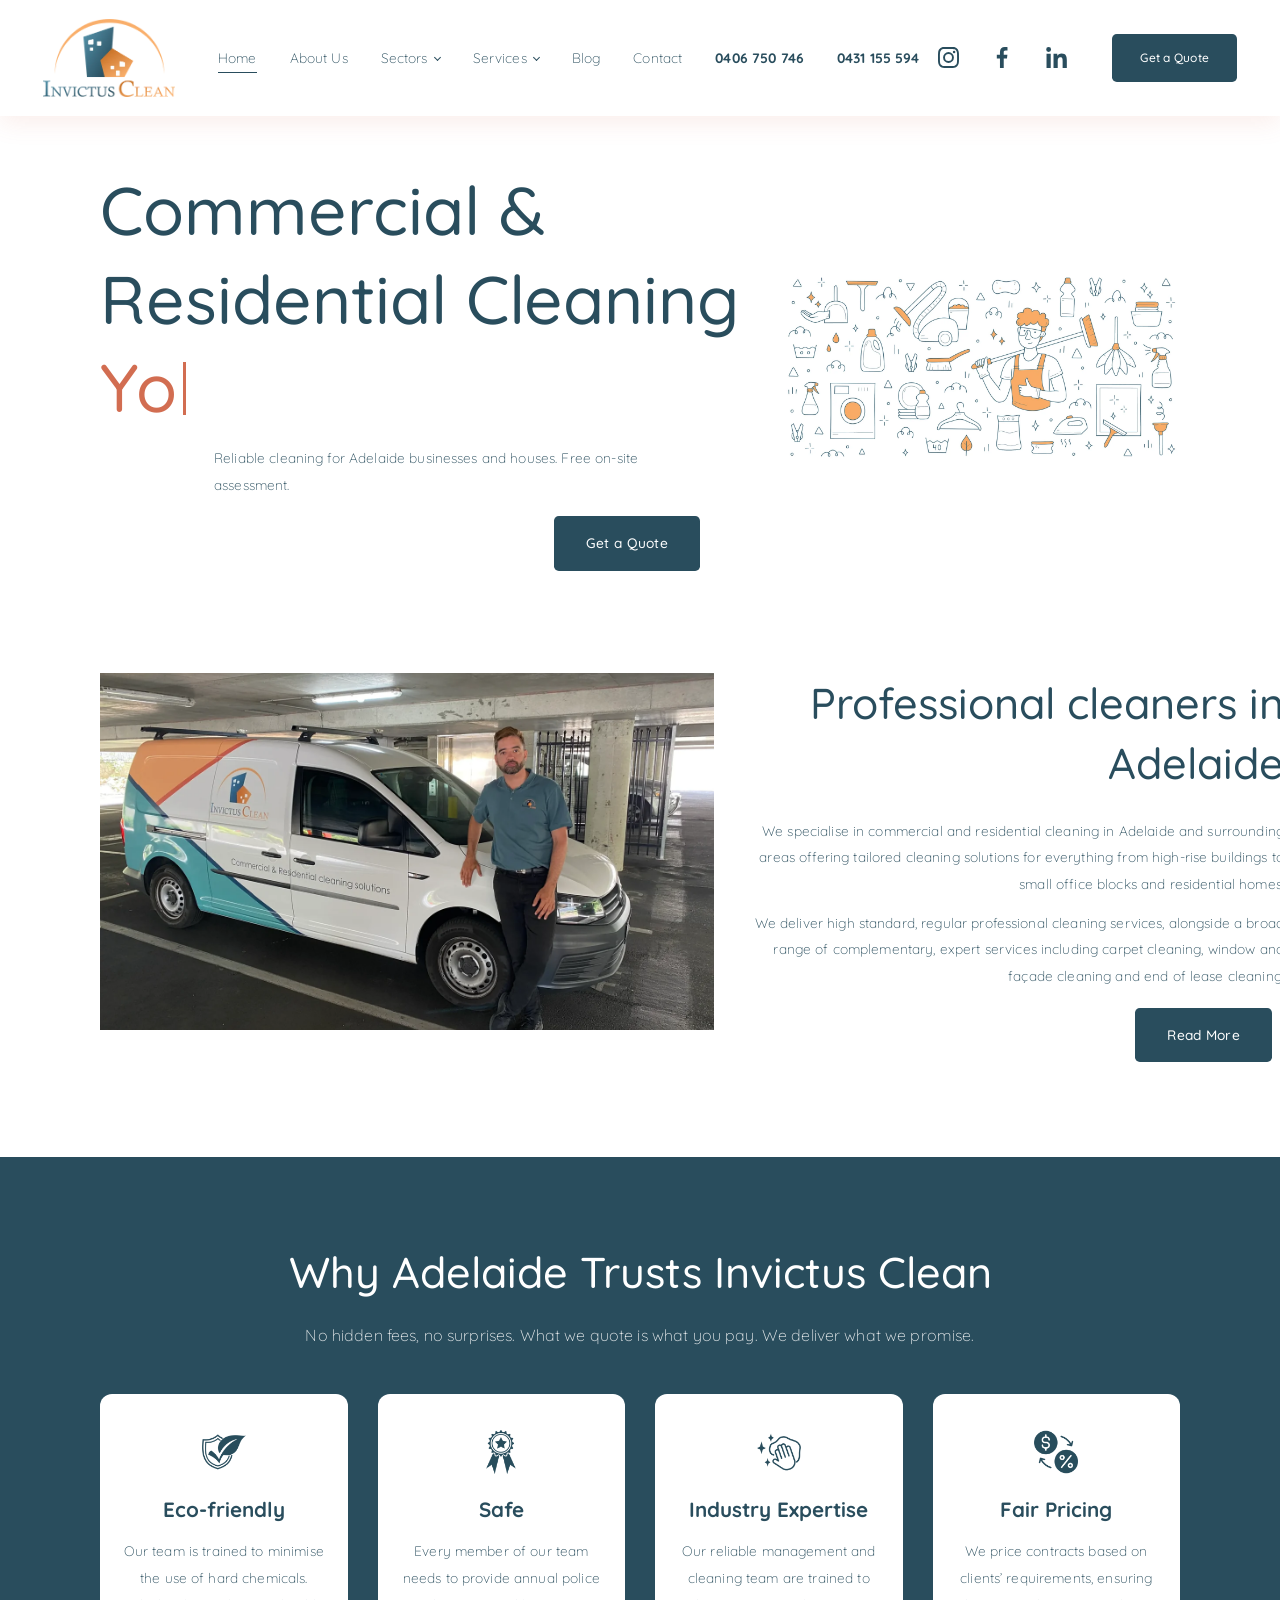
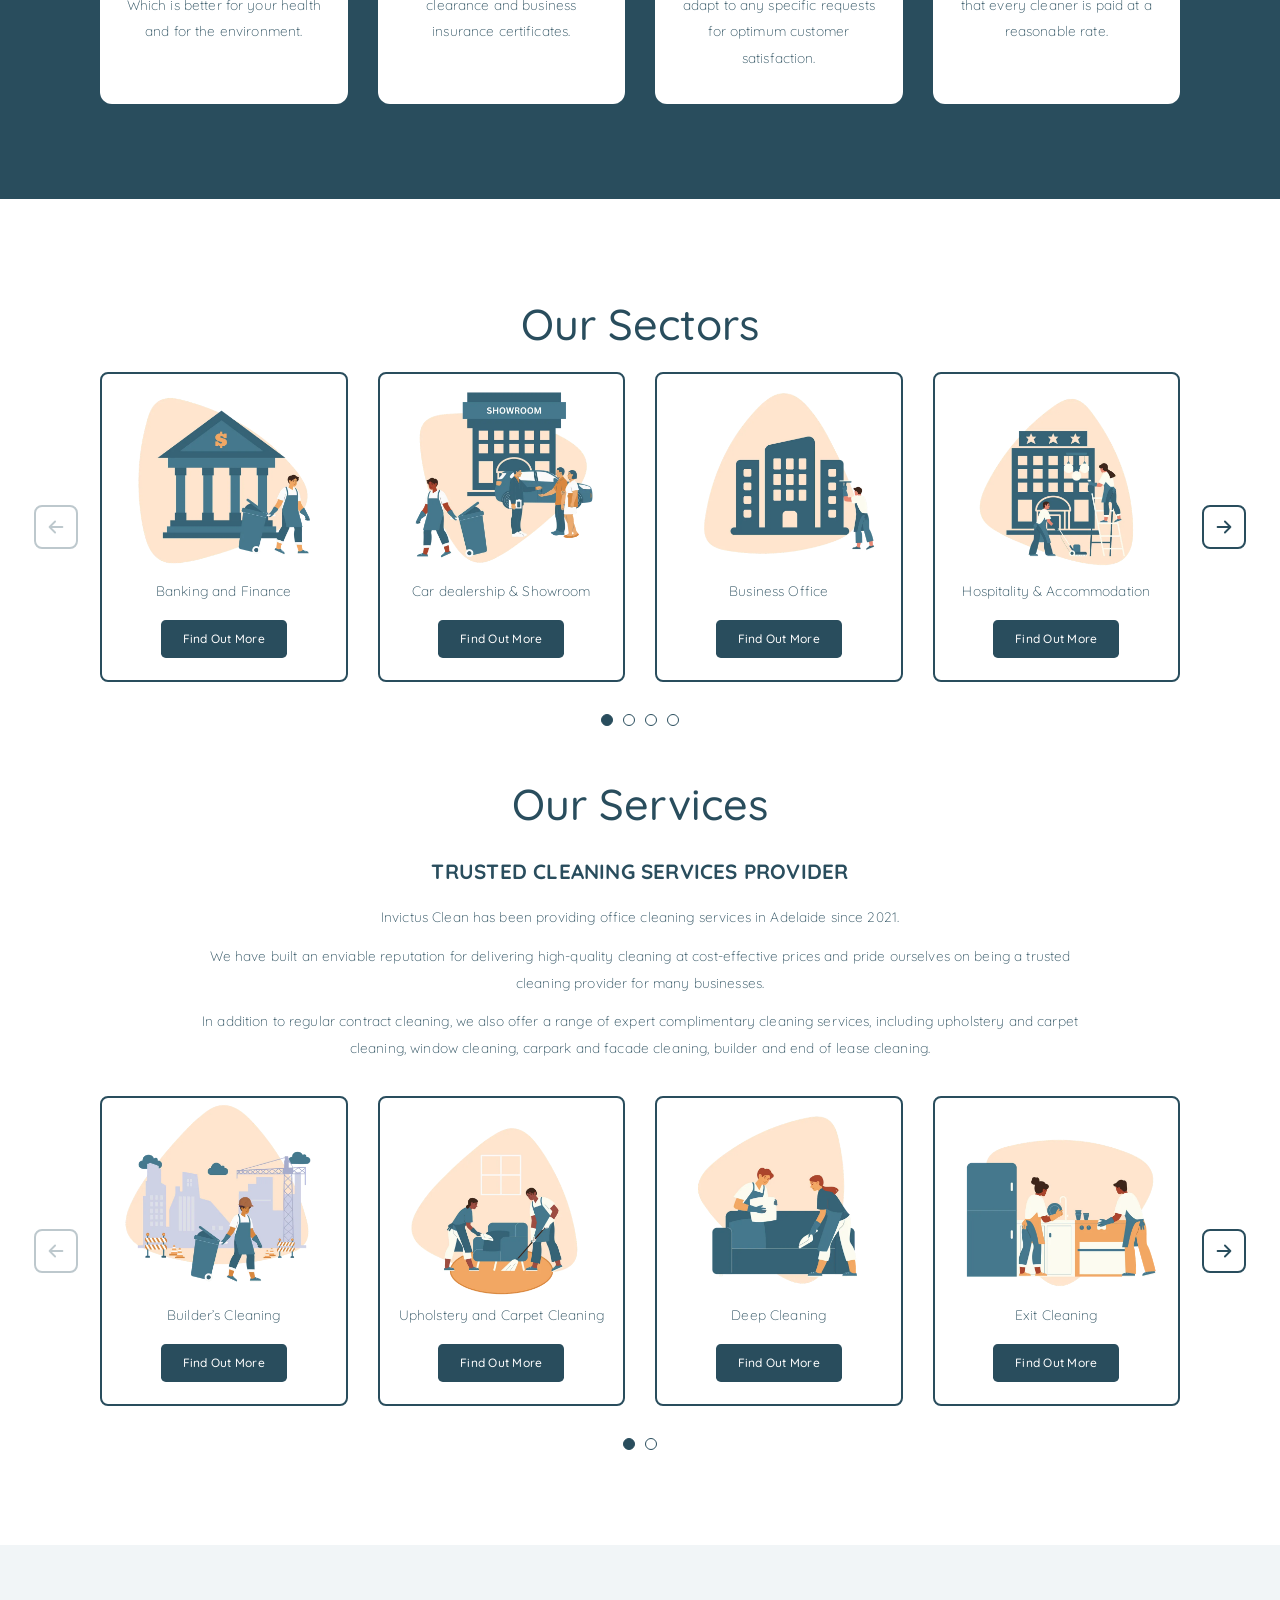
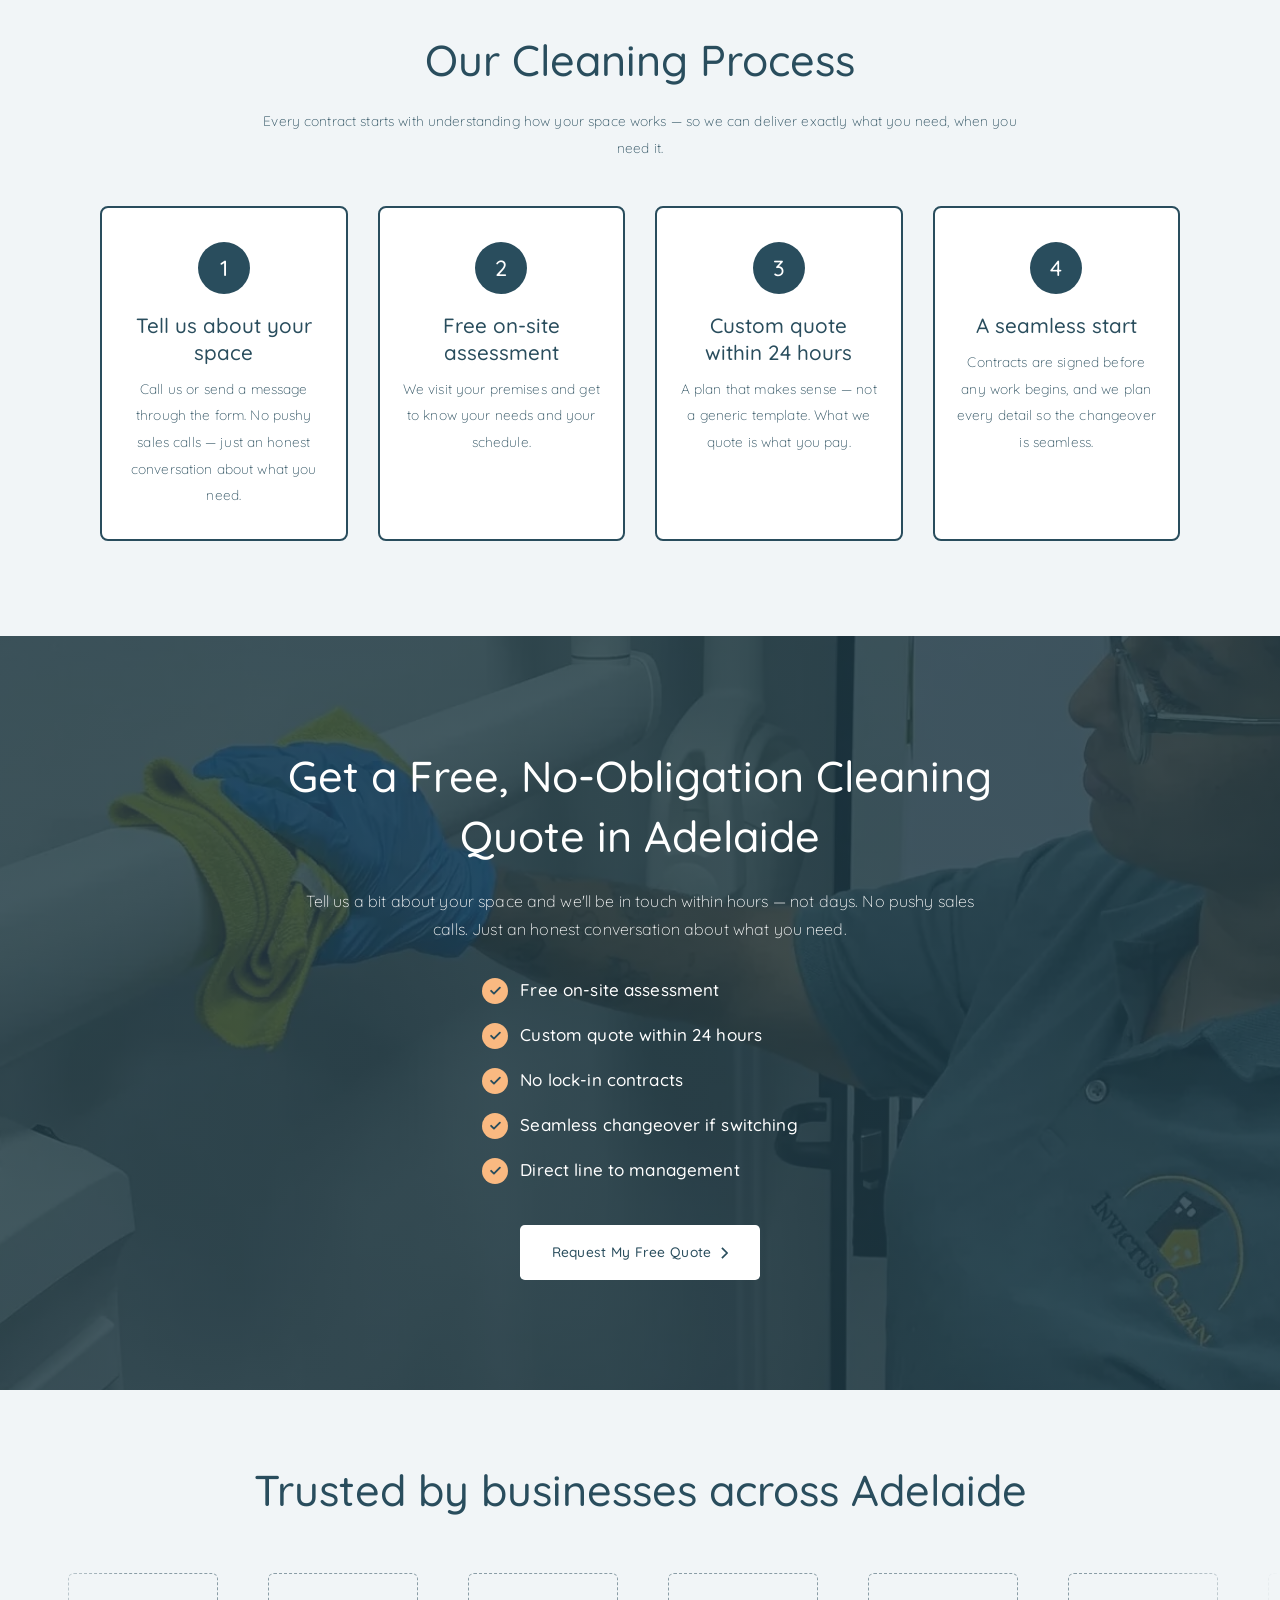
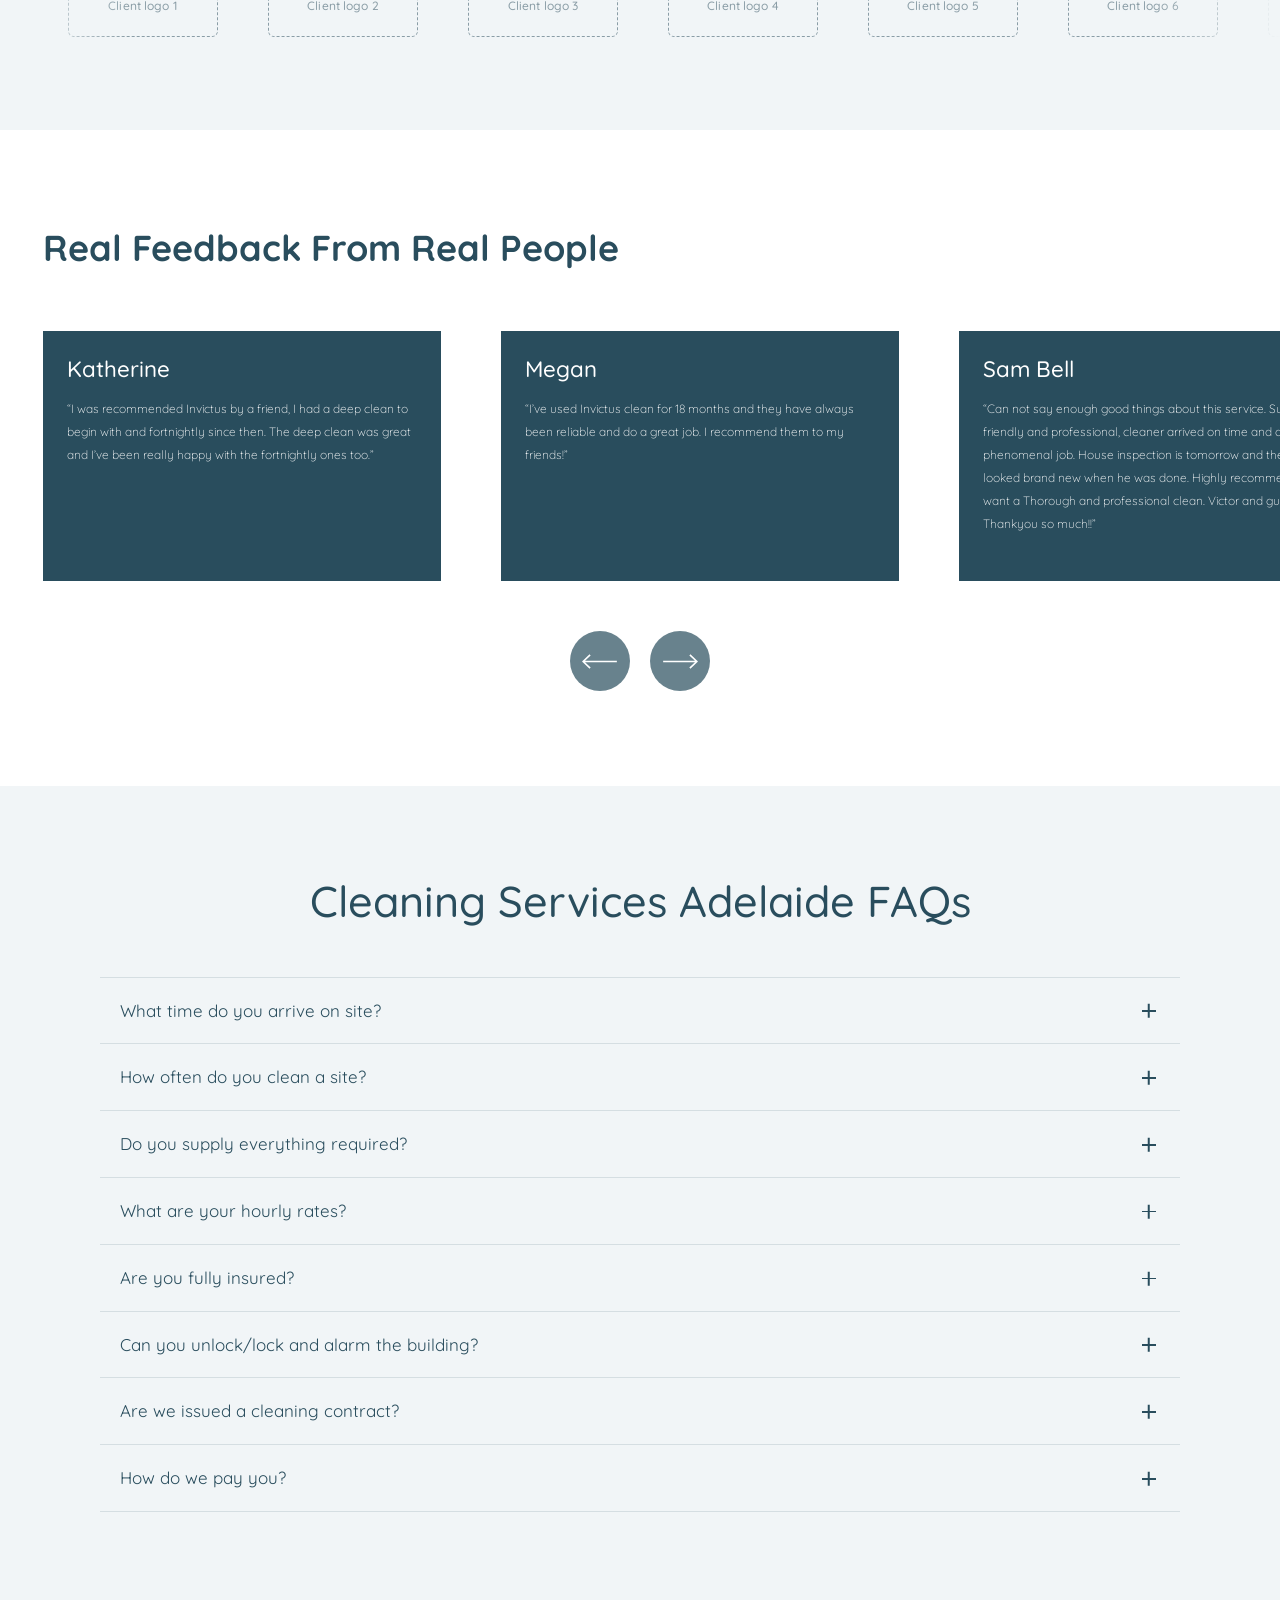
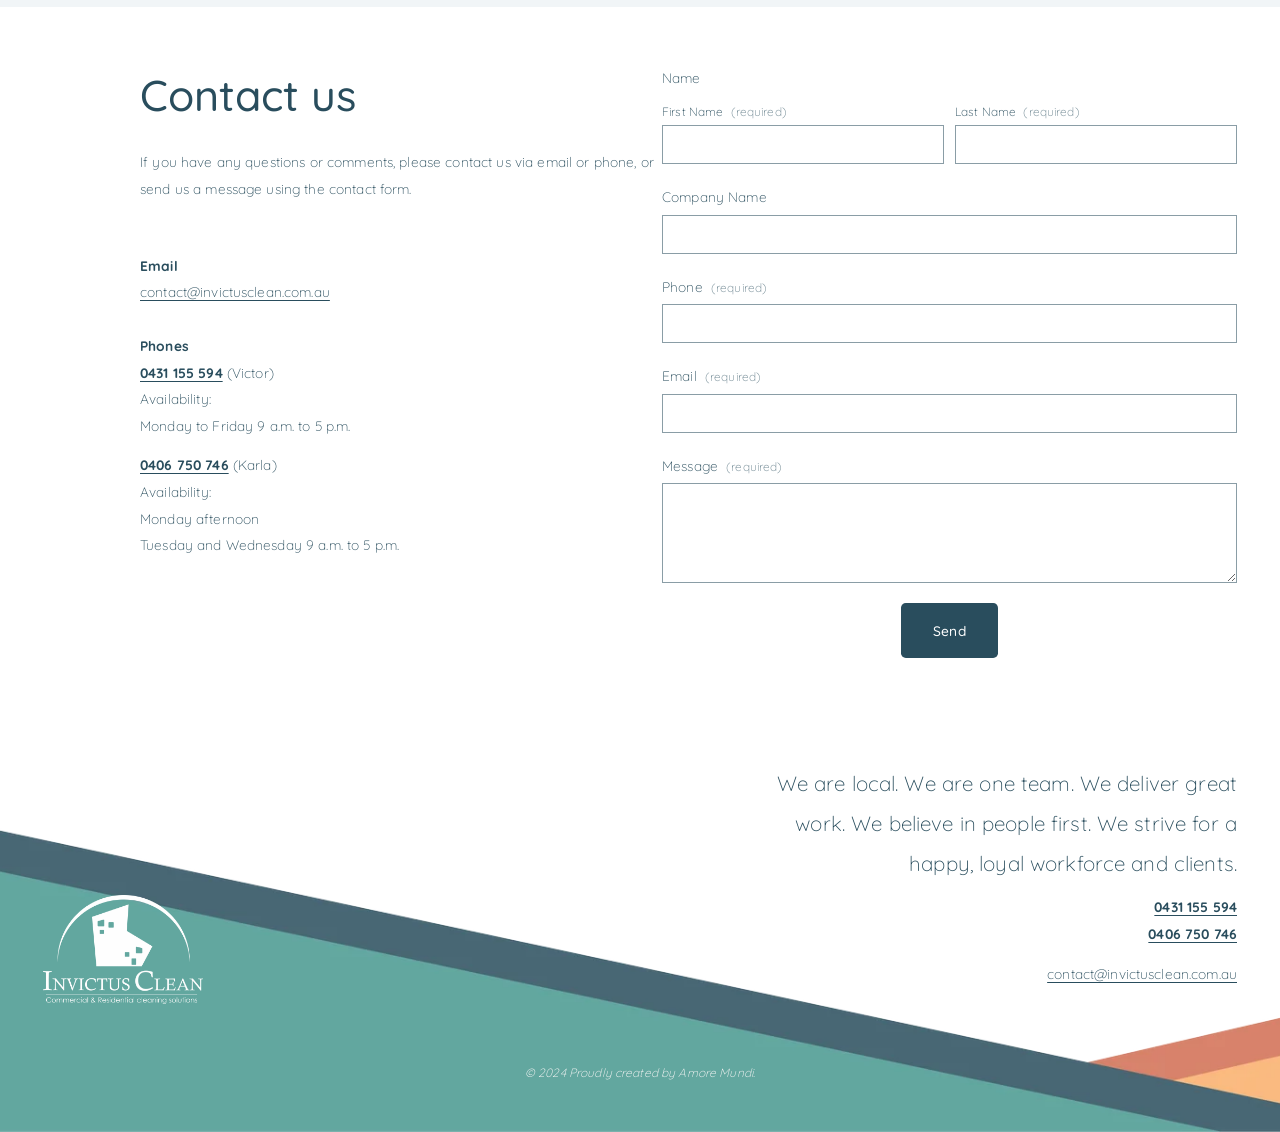
==== commit 1bdd02fc: "v2 before layout refactor: card buttons, new FAQ, mega menu, 3 new Home sections Snapshot of the pix" ====
--- a/index.html
+++ b/index.html
@@ -65,34 +65,44 @@
       <ul class="ic-nav__list">
         <li class="ic-nav__item is-active"><a href="index.html" aria-current="page">Home</a></li>
         <li class="ic-nav__item"><a href="about.html">About Us</a></li>
-        <li class="ic-nav__item has-sub">
+        <li class="ic-nav__item has-sub has-mega">
           <a href="index.html#sectors" aria-haspopup="true">Sectors</a>
-          <ul class="ic-nav__sub">
-            <li><a href="banking-and-finance.html">Banking and Finance</a></li>
-            <li><a href="car-dealership-showroom.html">Car dealership &amp; Showroom</a></li>
-            <li><a href="business-office.html">Business Office</a></li>
-            <li><a href="hospitality-accommodation.html">Hospitality &amp; Accommodation</a></li>
-            <li><a href="professional-practice.html">Professional Practice</a></li>
-            <li><a href="healthcare-medical-centre.html">Healthcare &amp; Medical Centre</a></li>
-            <li><a href="property-management.html">Property Management</a></li>
-            <li><a href="public-sector.html">Public Sector</a></li>
-            <li><a href="retail-gym-and-leisure.html">Retail, Gym and Leisure</a></li>
-            <li><a href="school-education.html">School &amp; Education</a></li>
-            <li><a href="tv-radio-film-studio.html">TV, Radio &amp; Film Studio</a></li>
-            <li><a href="church-community-centre.html">Church &amp; Community Centre</a></li>
-            <li><a href="residential-homes.html">Residential Homes</a></li>
-          </ul>
-        </li>
-        <li class="ic-nav__item has-sub">
+          <div class="ic-mega">
+            <div class="ic-mega__inner">
+              <p class="ic-mega__eyebrow">Cleaning sectors</p>
+              <ul class="ic-mega__list">
+                <li><a href="banking-and-finance.html">Banking and Finance</a></li>
+                <li><a href="car-dealership-showroom.html">Car dealership &amp; Showroom</a></li>
+                <li><a href="business-office.html">Business Office</a></li>
+                <li><a href="hospitality-accommodation.html">Hospitality &amp; Accommodation</a></li>
+                <li><a href="professional-practice.html">Professional Practice</a></li>
+                <li><a href="healthcare-medical-centre.html">Healthcare &amp; Medical Centre</a></li>
+                <li><a href="property-management.html">Property Management</a></li>
+                <li><a href="public-sector.html">Public Sector</a></li>
+                <li><a href="retail-gym-and-leisure.html">Retail, Gym and Leisure</a></li>
+                <li><a href="school-education.html">School &amp; Education</a></li>
+                <li><a href="tv-radio-film-studio.html">TV, Radio &amp; Film Studio</a></li>
+                <li><a href="church-community-centre.html">Church &amp; Community Centre</a></li>
+                <li><a href="residential-homes.html">Residential Homes</a></li>
+              </ul>
+            </div>
+          </div>
+        </li>
+        <li class="ic-nav__item has-sub has-mega">
           <a href="index.html#services" aria-haspopup="true">Services</a>
-          <ul class="ic-nav__sub">
-            <li><a href="builders-cleaning.html">Builder’s Cleaning</a></li>
-            <li><a href="upholstery-and-carpet-cleaning.html">Upholstery and Carpet Cleaning</a></li>
-            <li><a href="deep-cleaning.html">Deep Cleaning</a></li>
-            <li><a href="exit-cleaning.html">Exit Cleaning</a></li>
-            <li><a href="window-cleaning.html">Window Cleaning</a></li>
-            <li><a href="carpark-and-facade-cleaning.html">Carpark and Facade Cleaning</a></li>
-          </ul>
+          <div class="ic-mega">
+            <div class="ic-mega__inner">
+              <p class="ic-mega__eyebrow">Cleaning services</p>
+              <ul class="ic-mega__list">
+                <li><a href="builders-cleaning.html">Builder’s Cleaning</a></li>
+                <li><a href="upholstery-and-carpet-cleaning.html">Upholstery and Carpet Cleaning</a></li>
+                <li><a href="deep-cleaning.html">Deep Cleaning</a></li>
+                <li><a href="exit-cleaning.html">Exit Cleaning</a></li>
+                <li><a href="window-cleaning.html">Window Cleaning</a></li>
+                <li><a href="carpark-and-facade-cleaning.html">Carpark and Facade Cleaning</a></li>
+              </ul>
+            </div>
+          </div>
         </li>
         <li class="ic-nav__item"><a href="blog.html">Blog</a></li>
         <li class="ic-nav__item"><a href="contact.html">Contact</a></li>
@@ -167,7 +177,7 @@
   </section>
 
   <!-- =========================================================
-       2. ABOUT + VALUES  → Elementor: Container (2 columns) + Container (4 Icon Boxes)
+       2. ABOUT  → Elementor: Container (2 columns)
        ========================================================= -->
   <section class="ic-section ic-about">
     <div class="ic-container ic-about__grid">
@@ -184,41 +194,46 @@
       </div>
     </div>
 
+    </div>
+  </section>
+
+  <!-- =========================================================
+       2b. WHY ADELAIDE TRUSTS US (v2)  → Elementor: Container (dark background) + Heading + Text + 4 Icon Box
+       Reference: "Peace of Mind" band (totalclean.co.uk). Same 4 values as before, in white cards.
+       ========================================================= -->
+  <section class="ic-why" aria-labelledby="ic-why-title">
     <div class="ic-container">
-      <ul class="ic-values">
-        <li class="ic-value">
-          <img class="ic-value__icon" src="images/home-value-01-eco-friendly.webp" alt="" width="40" height="40" loading="lazy">
-          <h3 class="ic-value__title">Eco-friendly</h3>
-          <p>Our team is trained to minimise the use of hard chemicals. Which is better for your health and for the environment.</p>
-        </li>
-        <li class="ic-value">
-          <img class="ic-value__icon" src="images/home-value-02-safe.webp" alt="" width="40" height="40" loading="lazy">
-          <h3 class="ic-value__title">Safe</h3>
-          <p>Every member of our team needs to provide annual police clearance and business insurance certificates.</p>
-        </li>
-        <li class="ic-value">
-          <img class="ic-value__icon" src="images/home-value-03-industry-expertise.webp" alt="" width="40" height="40" loading="lazy">
-          <h3 class="ic-value__title">Industry Expertise</h3>
-          <p>Our reliable management and cleaning team are trained to adapt to any specific requests for optimum customer satisfaction.</p>
-        </li>
-        <li class="ic-value">
-          <img class="ic-value__icon" src="images/home-value-04-fair-pricing.webp" alt="" width="40" height="40" loading="lazy">
-          <h3 class="ic-value__title">Fair Pricing</h3>
-          <p>We price contracts based on clients’ requirements, ensuring that every cleaner is paid at a reasonable rate.</p>
-        </li>
+      <h2 class="ic-h2 ic-center" id="ic-why-title">Why Adelaide Trusts Invictus Clean</h2>
+      <p class="ic-why__intro">No hidden fees, no surprises. What we quote is what you pay. We deliver what we promise.</p>
+      <ul class="ic-why__cards">
+          <li class="ic-value">
+            <img class="ic-value__icon" src="images/home-value-01-eco-friendly-dark.webp" alt="" width="40" height="40" loading="lazy">
+            <h3 class="ic-value__title">Eco-friendly</h3>
+            <p>Our team is trained to minimise the use of hard chemicals. Which is better for your health and for the environment.</p>
+          </li>
+          <li class="ic-value">
+            <img class="ic-value__icon" src="images/home-value-02-safe-dark.webp" alt="" width="40" height="40" loading="lazy">
+            <h3 class="ic-value__title">Safe</h3>
+            <p>Every member of our team needs to provide annual police clearance and business insurance certificates.</p>
+          </li>
+          <li class="ic-value">
+            <img class="ic-value__icon" src="images/home-value-03-industry-expertise-dark.webp" alt="" width="40" height="40" loading="lazy">
+            <h3 class="ic-value__title">Industry Expertise</h3>
+            <p>Our reliable management and cleaning team are trained to adapt to any specific requests for optimum customer satisfaction.</p>
+          </li>
+          <li class="ic-value">
+            <img class="ic-value__icon" src="images/home-value-04-fair-pricing-dark.webp" alt="" width="40" height="40" loading="lazy">
+            <h3 class="ic-value__title">Fair Pricing</h3>
+            <p>We price contracts based on clients’ requirements, ensuring that every cleaner is paid at a reasonable rate.</p>
+          </li>
       </ul>
-
-      <div class="ic-center-cta">
-        <p>Contact us for your free quote now!</p>
-        <a class="ic-btn" href="contact.html">Get in Touch</a>
-      </div>
     </div>
   </section>
 
   <!-- =========================================================
        3. SECTORS + SERVICES  → Elementor: Heading + Container grid (3 cols) of Image Box
        v2: "Our Sectors" is now a carousel (4 cards per view, arrows on the sides, dots below)
-           → Elementor: Loop Carousel / Image Carousel — see GUIA-ELEMENTOR.md. "Our Services" stays a grid.
+           → Elementor: Loop Carousel / Image Carousel — see GUIA-ELEMENTOR.md. "Our Services" uses the same carousel.
        ========================================================= -->
   <section class="ic-section ic-cards-section" id="sectors">
     <div class="ic-container">
@@ -230,54 +245,67 @@
             <li><a class="ic-card" href="banking-and-finance.html">
               <img src="images/home-sector-01-banking-finance.webp" alt="Illustration of a cleaner pushing a bin in front of a bank building" width="600" height="600" loading="lazy">
               <span class="ic-card__label">Banking and Finance</span>
+              <span class="ic-card__btn" aria-hidden="true">Find Out More</span>
             </a></li>
             <li><a class="ic-card" href="car-dealership-showroom.html">
               <img src="images/home-sector-02-car-dealership.webp" alt="Illustration of a car showroom with a cleaner outside" width="600" height="600" loading="lazy">
               <span class="ic-card__label">Car dealership &amp; Showroom</span>
+              <span class="ic-card__btn" aria-hidden="true">Find Out More</span>
             </a></li>
             <li><a class="ic-card" href="business-office.html">
               <img src="images/home-sector-03-business-office.webp" alt="Illustration of a cleaner washing an office building" width="600" height="600" loading="lazy">
               <span class="ic-card__label">Business Office</span>
+              <span class="ic-card__btn" aria-hidden="true">Find Out More</span>
             </a></li>
             <li><a class="ic-card" href="hospitality-accommodation.html">
               <img src="images/home-sector-04-hospitality.webp" alt="Illustration of cleaners working on a hotel facade" width="600" height="600" loading="lazy">
               <span class="ic-card__label">Hospitality &amp; Accommodation</span>
+              <span class="ic-card__btn" aria-hidden="true">Find Out More</span>
             </a></li>
             <li><a class="ic-card" href="professional-practice.html">
               <img src="images/home-sector-05-professional-practice.webp" alt="Illustration of two cleaners organising an office room" width="600" height="600" loading="lazy">
               <span class="ic-card__label">Professional Practice</span>
+              <span class="ic-card__btn" aria-hidden="true">Find Out More</span>
             </a></li>
             <li><a class="ic-card" href="healthcare-medical-centre.html">
               <img src="images/home-sector-06-healthcare.webp" alt="Illustration of a cleaner mopping outside a hospital" width="600" height="600" loading="lazy">
               <span class="ic-card__label">Healthcare &amp; Medical Centre</span>
+              <span class="ic-card__btn" aria-hidden="true">Find Out More</span>
             </a></li>
             <li><a class="ic-card" href="property-management.html">
               <img src="images/home-sector-07-property-management.webp" alt="Illustration of two cleaners working in a property" width="600" height="600" loading="lazy">
               <span class="ic-card__label">Property Management</span>
+              <span class="ic-card__btn" aria-hidden="true">Find Out More</span>
             </a></li>
             <li><a class="ic-card" href="public-sector.html">
               <img src="images/home-sector-08-public-sector.webp" alt="Illustration of a cleaner in front of a public building" width="600" height="600" loading="lazy">
               <span class="ic-card__label">Public Sector</span>
+              <span class="ic-card__btn" aria-hidden="true">Find Out More</span>
             </a></li>
             <li><a class="ic-card" href="retail-gym-and-leisure.html">
               <img src="images/home-sector-09-retail-gym-leisure.webp" alt="Illustration of a cleaner wiping gym equipment" width="600" height="600" loading="lazy">
               <span class="ic-card__label">Retail, Gym and Leisure</span>
+              <span class="ic-card__btn" aria-hidden="true">Find Out More</span>
             </a></li>
             <li><a class="ic-card" href="school-education.html">
               <img src="images/home-sector-10-school-education.webp" alt="Illustration of two cleaners in a classroom" width="600" height="600" loading="lazy">
               <span class="ic-card__label">School &amp; Education</span>
+              <span class="ic-card__btn" aria-hidden="true">Find Out More</span>
             </a></li>
             <li><a class="ic-card" href="tv-radio-film-studio.html">
               <img src="images/home-sector-11-tv-radio-film.webp" alt="Illustration of a cleaner next to a film clapperboard" width="600" height="600" loading="lazy">
               <span class="ic-card__label">TV, Radio &amp; Film Studio</span>
+              <span class="ic-card__btn" aria-hidden="true">Find Out More</span>
             </a></li>
             <li><a class="ic-card" href="church-community-centre.html">
               <img src="images/home-sector-12-church-community.webp" alt="Illustration of two cleaners at a church" width="600" height="600" loading="lazy">
               <span class="ic-card__label">Church &amp; Community Centre</span>
+              <span class="ic-card__btn" aria-hidden="true">Find Out More</span>
             </a></li>
             <li><a class="ic-card" href="residential-homes.html">
               <img src="images/home-sector-13-residential-homes.webp" alt="Illustration of two cleaners cleaning a sofa at home" width="600" height="600" loading="lazy">
               <span class="ic-card__label">Residential Homes</span>
+              <span class="ic-card__btn" aria-hidden="true">Find Out More</span>
             </a></li>
           </ul>
         </div>
@@ -301,32 +329,109 @@
         <p>In addition to regular contract cleaning, we also offer a range of expert complimentary cleaning services, including upholstery and carpet cleaning, window cleaning, carpark and facade cleaning, builder and end of lease cleaning.</p>
       </div>
 
-      <ul class="ic-card-grid">
-        <li><a class="ic-card" href="builders-cleaning.html">
-          <img src="images/home-service-01-builders-cleaning.webp" alt="Illustration of a worker carrying a bin on a construction site" width="600" height="600" loading="lazy">
-          <span class="ic-card__label">Builder’s Cleaning</span>
-        </a></li>
-        <li><a class="ic-card" href="upholstery-and-carpet-cleaning.html">
-          <img src="images/home-service-02-upholstery-carpet.webp" alt="Illustration of two cleaners vacuuming an armchair and carpet" width="600" height="600" loading="lazy">
-          <span class="ic-card__label">Upholstery and Carpet Cleaning</span>
-        </a></li>
-        <li><a class="ic-card" href="deep-cleaning.html">
-          <img src="images/home-service-03-deep-cleaning.webp" alt="Illustration of two cleaners deep cleaning a sofa" width="600" height="600" loading="lazy">
-          <span class="ic-card__label">Deep Cleaning</span>
-        </a></li>
-        <li><a class="ic-card" href="exit-cleaning.html">
-          <img src="images/home-service-04-exit-cleaning.webp" alt="Illustration of two cleaners cleaning a kitchen" width="600" height="600" loading="lazy">
-          <span class="ic-card__label">Exit Cleaning</span>
-        </a></li>
-        <li><a class="ic-card" href="window-cleaning.html">
-          <img src="images/home-service-05-window-cleaning.webp" alt="Illustration of two cleaners washing a large window" width="600" height="600" loading="lazy">
-          <span class="ic-card__label">Window Cleaning</span>
-        </a></li>
-        <li><a class="ic-card" href="carpark-and-facade-cleaning.html">
-          <img src="images/home-service-06-carpark-facade.webp" alt="Illustration of workers cleaning a building facade and car park" width="600" height="600" loading="lazy">
-          <span class="ic-card__label">Carpark and Facade Cleaning</span>
-        </a></li>
-      </ul>
+      <div class="ic-card-carousel" data-card-carousel aria-roledescription="carousel" aria-label="Our services">
+        <div class="ic-card-carousel__viewport" data-cc-viewport>
+          <ul class="ic-card-carousel__track">
+            <li><a class="ic-card" href="builders-cleaning.html">
+              <img src="images/home-service-01-builders-cleaning.webp" alt="Illustration of a worker carrying a bin on a construction site" width="600" height="600" loading="lazy">
+              <span class="ic-card__label">Builder’s Cleaning</span>
+              <span class="ic-card__btn" aria-hidden="true">Find Out More</span>
+            </a></li>
+            <li><a class="ic-card" href="upholstery-and-carpet-cleaning.html">
+              <img src="images/home-service-02-upholstery-carpet.webp" alt="Illustration of two cleaners vacuuming an armchair and carpet" width="600" height="600" loading="lazy">
+              <span class="ic-card__label">Upholstery and Carpet Cleaning</span>
+              <span class="ic-card__btn" aria-hidden="true">Find Out More</span>
+            </a></li>
+            <li><a class="ic-card" href="deep-cleaning.html">
+              <img src="images/home-service-03-deep-cleaning.webp" alt="Illustration of two cleaners deep cleaning a sofa" width="600" height="600" loading="lazy">
+              <span class="ic-card__label">Deep Cleaning</span>
+              <span class="ic-card__btn" aria-hidden="true">Find Out More</span>
+            </a></li>
+            <li><a class="ic-card" href="exit-cleaning.html">
+              <img src="images/home-service-04-exit-cleaning.webp" alt="Illustration of two cleaners cleaning a kitchen" width="600" height="600" loading="lazy">
+              <span class="ic-card__label">Exit Cleaning</span>
+              <span class="ic-card__btn" aria-hidden="true">Find Out More</span>
+            </a></li>
+            <li><a class="ic-card" href="window-cleaning.html">
+              <img src="images/home-service-05-window-cleaning.webp" alt="Illustration of two cleaners washing a large window" width="600" height="600" loading="lazy">
+              <span class="ic-card__label">Window Cleaning</span>
+              <span class="ic-card__btn" aria-hidden="true">Find Out More</span>
+            </a></li>
+            <li><a class="ic-card" href="carpark-and-facade-cleaning.html">
+              <img src="images/home-service-06-carpark-facade.webp" alt="Illustration of workers cleaning a building facade and car park" width="600" height="600" loading="lazy">
+              <span class="ic-card__label">Carpark and Facade Cleaning</span>
+              <span class="ic-card__btn" aria-hidden="true">Find Out More</span>
+            </a></li>
+          </ul>
+        </div>
+
+        <div class="ic-card-carousel__nav">
+          <button class="ic-card-carousel__arrow ic-card-carousel__arrow--prev" type="button" data-cc-prev aria-label="Previous services">
+            <svg viewBox="0 0 24 24" aria-hidden="true"><path d="M19 12H5m6-6-6 6 6 6"/></svg>
+          </button>
+          <div class="ic-card-carousel__dots" data-cc-dots></div>
+          <button class="ic-card-carousel__arrow ic-card-carousel__arrow--next" type="button" data-cc-next aria-label="Next services">
+            <svg viewBox="0 0 24 24" aria-hidden="true"><path d="M5 12h14m-6-6 6 6-6 6"/></svg>
+          </button>
+        </div>
+      </div>
+    </div>
+  </section>
+
+  <!-- =========================================================
+       3c. OUR CLEANING PROCESS (v2)  → Elementor: Heading + Text + 4 Icon Box (number instead of icon)
+       Reference: "Our ... Office Cleaning Process" (totalclean.co.uk). Copy taken from the site's landing pages + FAQ.
+       ========================================================= -->
+  <section class="ic-process" aria-labelledby="ic-process-title">
+    <div class="ic-container">
+      <h2 class="ic-h2 ic-center" id="ic-process-title">Our Cleaning Process</h2>
+      <p class="ic-process__intro">Every contract starts with understanding how your space works — so we can deliver exactly what you need, when you need it.</p>
+      <ol class="ic-process__steps">
+        <li class="ic-step">
+          <span class="ic-step__num" aria-hidden="true">1</span>
+          <h3 class="ic-step__title">Tell us about your space</h3>
+          <p>Call us or send a message through the form. No pushy sales calls — just an honest conversation about what you need.</p>
+        </li>
+        <li class="ic-step">
+          <span class="ic-step__num" aria-hidden="true">2</span>
+          <h3 class="ic-step__title">Free on-site assessment</h3>
+          <p>We visit your premises and get to know your needs and your schedule.</p>
+        </li>
+        <li class="ic-step">
+          <span class="ic-step__num" aria-hidden="true">3</span>
+          <h3 class="ic-step__title">Custom quote within 24 hours</h3>
+          <p>A plan that makes sense — not a generic template. What we quote is what you pay.</p>
+        </li>
+        <li class="ic-step">
+          <span class="ic-step__num" aria-hidden="true">4</span>
+          <h3 class="ic-step__title">A seamless start</h3>
+          <p>Contracts are signed before any work begins, and we plan every detail so the changeover is seamless.</p>
+        </li>
+      </ol>
+    </div>
+  </section>
+
+  <!-- =========================================================
+       3d. FREE QUOTE CTA (v2)  → Elementor: Container (background image + dark overlay) + Heading + Text + Icon List + Button
+       Reference: "Request a ... quote ... today" (totalclean.co.uk). Copy from the site's landing pages.
+       Button goes to the contact form at the bottom of this page.
+       ========================================================= -->
+  <section class="ic-quote-cta" aria-labelledby="ic-quote-title">
+    <div class="ic-container">
+      <div class="ic-quote-cta__content">
+        <h2 class="ic-h2" id="ic-quote-title">Get a Free, No-Obligation Cleaning Quote in Adelaide</h2>
+        <p>Tell us a bit about your space and we'll be in touch within hours — not days. No pushy sales calls. Just an honest conversation about what you need.</p>
+        <ul class="ic-quote-cta__checks">
+          <li>Free on-site assessment</li>
+          <li>Custom quote within 24 hours</li>
+          <li>No lock-in contracts</li>
+          <li>Seamless changeover if switching</li>
+          <li>Direct line to management</li>
+        </ul>
+        <a class="ic-btn ic-btn--light" href="#contact">Request My Free Quote
+          <svg viewBox="0 0 8 14" aria-hidden="true"><path d="m1 1 6 6-6 6"/></svg>
+        </a>
+      </div>
     </div>
   </section>
 
@@ -416,6 +521,50 @@
         <button class="ic-carousel__arrow" type="button" data-carousel-next aria-label="Next testimonial">
           <svg viewBox="0 0 44 18" aria-hidden="true"><path d="m34.1 1 8.5 8-8.5 8m8.5-8H1.4"/></svg>
         </button>
+      </div>
+    </div>
+  </section>
+
+  <!-- =========================================================
+       4b. FAQ (v2)  → Elementor: Heading + Accordion widget (1 open at a time)
+       General / service questions. The company questions live on the About page (no duplicated content).
+       ========================================================= -->
+  <section class="ic-faq-list" aria-labelledby="ic-faq-home-title">
+    <div class="ic-container">
+      <h2 class="ic-h2 ic-center" id="ic-faq-home-title">Cleaning Services Adelaide FAQs</h2>
+      <div class="ic-faq-list__items">
+        <details name="faq-home">
+          <summary>What time do you arrive on site?</summary>
+          <div class="ic-faq-list__answer"><p>We have a completely flexible approach and will attend your premises at the time that suits your use of the site. This can be early mornings, before any of your staff arrive, during the day, or in the evening after everyone has left for the day.</p></div>
+        </details>
+        <details name="faq-home">
+          <summary>How often do you clean a site?</summary>
+          <div class="ic-faq-list__answer"><p>Our service is tailored entirely to your requirements. For some, we will only attend once or twice per week. For other larger clients, we will have many cleaners on site seven days per week or even multiple times during the day. We build our service around what you need.</p></div>
+        </details>
+        <details name="faq-home">
+          <summary>Do you supply everything required?</summary>
+          <div class="ic-faq-list__answer"><p>Yes. Generally, we supply all the labour, equipment, machinery and materials required to carry out all our cleaning tasks within the agreed price. Additionally, we regularly supply consumables such as toilet rolls, hand towels, bin liners etc., which would be invoiced at the end of each calendar month.</p></div>
+        </details>
+        <details name="faq-home">
+          <summary>What are your hourly rates?</summary>
+          <div class="ic-faq-list__answer"><p>We believe our prices are very competitive, but do not publish a fixed hourly rate. All jobs are priced according to the service required, whether it be a domestic or commercial service, a builders clean or a one-off deep clean. A number of variables will impact the final calculation of the rate such as equipment and materials.</p></div>
+        </details>
+        <details name="faq-home">
+          <summary>Are you fully insured?</summary>
+          <div class="ic-faq-list__answer"><p>Each cleaner, as a subcontractor, have their own business insurance cover which, amongst other things, covers Public Liability for at least AUS 5,000,000.</p></div>
+        </details>
+        <details name="faq-home">
+          <summary>Can you unlock/lock and alarm the building?</summary>
+          <div class="ic-faq-list__answer"><p>Yes. This is a regular service offered to all our clients, large or small. This enables us to carry out our cleaning service outside normal working hours, thus minimising disruption to your staff.</p></div>
+        </details>
+        <details name="faq-home">
+          <summary>Are we issued a cleaning contract?</summary>
+          <div class="ic-faq-list__answer"><p>Yes. Contracts are signed before going ahead with any work.</p></div>
+        </details>
+        <details name="faq-home">
+          <summary>How do we pay you?</summary>
+          <div class="ic-faq-list__answer"><p>Both Commercial and Residential clients are invoiced at the end of each calendar month and are expected to proceed with the payment on the fortnight from invoice date.</p></div>
+        </details>
       </div>
     </div>
   </section>
--- a/css/style.css
+++ b/css/style.css
@@ -1352,3 +1352,350 @@
 @media (prefers-reduced-motion: reduce) {
   .ic-card-carousel__viewport { scroll-behavior: auto; }
 }
+
+/* "Our Services" uses the same card carousel; keep the original gap below the intro text */
+.ic-services-intro + .ic-card-carousel { margin-top: -10px; }
+
+/* ---------- 5. Mega menu (Sectors / Services) ----------
+   Reference: client's screenshot of totalclean.co.uk. A full-width panel under the header,
+   small accent title + links in 3 columns separated by thin lines.
+   In Elementor Pro: "Menu" widget → item "Dropdown content: Mega Menu" (see GUIA-ELEMENTOR.md). */
+
+/* nav items fill the header height, so the mouse never "falls" in a gap on its way to the panel */
+.ic-nav { align-self: stretch; }
+.ic-nav__list { height: 100%; align-items: stretch; }
+.ic-nav__item { display: flex; align-items: center; }
+.ic-nav__item.has-mega { position: static; }     /* panel is positioned against the (sticky) header */
+
+/* small chevron next to "Sectors" / "Services" */
+.ic-nav__item.has-mega > a::after {
+  content: "";
+  display: inline-block;
+  width: 5px;
+  height: 5px;
+  margin: 0 0 3px 7px;
+  border-right: 1.2px solid currentColor;
+  border-bottom: 1.2px solid currentColor;
+  transform: rotate(45deg);
+  transition: transform 0.2s ease;
+}
+.ic-nav__item.has-mega:hover > a,
+.ic-nav__item.has-mega:focus-within > a { background-size: 100% 1px; }
+.ic-nav__item.has-mega:hover > a::after,
+.ic-nav__item.has-mega:focus-within > a::after { transform: translateY(2px) rotate(-135deg); }
+
+.ic-mega {
+  position: absolute;
+  top: 100%;
+  left: 0;
+  right: 0;
+  border-top: 1px solid #edf1f3;
+  background: var(--ic-white);
+  box-shadow: 0 26px 40px -14px rgba(41, 77, 93, 0.2);
+  z-index: 1;
+  opacity: 0;
+  visibility: hidden;
+  transform: translateY(-6px);
+  /* closing waits 0.3s: the mouse can cross other menu items diagonally on its way to the panel */
+  transition: opacity 0.2s ease 0.3s, transform 0.2s ease 0.3s, visibility 0s linear 0.5s;
+}
+.ic-nav__item.has-mega:hover > .ic-mega,
+.ic-nav__item.has-mega:focus-within > .ic-mega {
+  z-index: 2;                                    /* the panel being opened always sits on top */
+  opacity: 1;
+  visibility: visible;
+  transform: none;
+  transition-delay: 0s;
+}
+
+.ic-mega__inner {
+  max-width: 1440px;
+  margin: 0 auto;
+  padding: 30px var(--ic-gutter-wide) 40px;
+}
+.ic-mega__eyebrow {
+  margin: 0 0 12px;
+  color: var(--ic-accent);
+  font-size: 12.5px;
+  font-weight: 500;
+  letter-spacing: 0.1em;
+  text-transform: uppercase;
+}
+.ic-mega__list {
+  columns: 3;
+  column-gap: 64px;
+}
+.ic-mega__list li { break-inside: avoid; }
+.ic-mega__list a {
+  display: flex;
+  justify-content: space-between;
+  align-items: center;
+  padding: 13px 4px 13px 0;
+  border-bottom: 1px solid #e6edf0;
+  color: var(--ic-primary);
+  font-size: 14.5px;
+  font-weight: 400;
+  line-height: 1.4;
+  text-decoration: none;
+  transition: color 0.15s ease, padding 0.15s ease;
+}
+/* arrow that appears on hover */
+.ic-mega__list a::after {
+  content: "";
+  flex: none;
+  width: 6px;
+  height: 6px;
+  margin-left: 12px;
+  border-top: 1.5px solid currentColor;
+  border-right: 1.5px solid currentColor;
+  transform: rotate(45deg);
+  opacity: 0;
+  transition: opacity 0.15s ease;
+}
+.ic-mega__list a:hover,
+.ic-mega__list a:focus-visible { color: var(--ic-accent); padding-left: 6px; }
+.ic-mega__list a:hover::after,
+.ic-mega__list a:focus-visible::after { opacity: 1; }
+
+/* ---------- 6. "Find Out More" button inside the carousel cards ----------
+   The whole card is still the link; the button is a visual cue that it is clickable
+   (span, not a nested link — a link inside a link is invalid HTML). */
+.ic-card-carousel .ic-card {
+  height: 310px;
+  padding-bottom: 22px;
+}
+.ic-card-carousel .ic-card__label {
+  position: static;
+  margin-top: -18px;
+}
+.ic-card__btn {
+  margin-top: auto;
+  padding: 10px 22px;
+  border-radius: var(--ic-radius-btn);
+  background: var(--ic-primary);
+  color: var(--ic-white);
+  font-size: 12px;
+  font-weight: 500;
+  line-height: 1.5;
+  letter-spacing: 0.02em;
+  transition: background-color 0.2s ease;
+}
+.ic-card:hover .ic-card__btn,
+.ic-card:focus-visible .ic-card__btn { background: #3a6272; }
+.ic-card-carousel__arrow { top: calc(10px + 310px / 2); }   /* re-centre the arrows on the taller cards */
+
+@media (max-width: 767px) {
+  .ic-card-carousel .ic-card { height: 310px; }
+}
+
+/* ---------- 7. FAQ list (Home + About) ----------
+   Reference: client's screenshot of totalclean.co.uk. Centred title, one column of questions,
+   big question text, thin "+" on the right, a line under each row. One answer open at a time
+   (<details name="..."> groups them). In Elementor: Accordion widget. */
+.ic-faq-list {
+  padding: 85px 0 95px;
+  background: #f1f5f7;
+}
+.ic-faq-list__items {
+  max-width: 1080px;
+  margin: 45px auto 0;
+  border-top: 1px solid #d5dee2;
+}
+.ic-faq-list details { border-bottom: 1px solid #d5dee2; }
+.ic-faq-list summary {
+  position: relative;
+  padding: 21px 60px 21px 20px;
+  color: var(--ic-primary);
+  font-size: 17px;
+  font-weight: 400;
+  line-height: 1.4;
+  letter-spacing: normal;
+  list-style: none;
+  cursor: pointer;
+  transition: color 0.2s ease;
+}
+.ic-faq-list summary::-webkit-details-marker { display: none; }
+.ic-faq-list summary:hover { color: var(--ic-accent); }
+/* "+" that turns into "–" */
+.ic-faq-list summary::before,
+.ic-faq-list summary::after {
+  content: "";
+  position: absolute;
+  top: 50%;
+  right: 24px;
+  width: 14px;
+  height: 1.5px;
+  background: currentColor;
+  transition: transform 0.25s ease;
+}
+.ic-faq-list summary::after { transform: rotate(90deg); }
+.ic-faq-list details[open] summary::after { transform: rotate(0deg); }
+.ic-faq-list__answer {
+  padding: 0 60px 22px 20px;
+  animation: ic-faq-in 0.3s ease;
+}
+.ic-faq-list__answer p { margin: 0; max-width: 820px; }
+@keyframes ic-faq-in { from { opacity: 0; transform: translateY(-4px); } }
+
+.ic-faq-list__cta {
+  margin-top: 45px;
+  text-align: center;
+}
+.ic-faq-list__cta p { margin-bottom: 18px; }
+
+@media (max-width: 767px) {
+  .ic-faq-list { padding: 55px 0 65px; }
+  .ic-faq-list__items { margin-top: 28px; }
+  .ic-faq-list summary { padding: 17px 40px 17px 4px; font-size: 15px; }
+  .ic-faq-list summary::before,
+  .ic-faq-list summary::after { right: 8px; width: 12px; }
+  .ic-faq-list__answer { padding: 0 8px 18px 4px; }
+}
+@media (prefers-reduced-motion: reduce) {
+  .ic-faq-list__answer { animation: none; }
+}
+
+/* ---------- 8. "Why Adelaide Trusts Invictus Clean" band (Home) ----------
+   Reference: "Peace of Mind" (totalclean.co.uk). Same 4 values as before, now white cards on a primary band. */
+.ic-why {
+  padding: 85px 0 95px;
+  background: var(--ic-primary);
+  color: var(--ic-white);
+}
+.ic-why .ic-h2 { color: var(--ic-white); }
+.ic-why__intro {
+  max-width: 760px;
+  margin: 18px auto 0;
+  font-size: 16px;
+  line-height: 1.8;
+  text-align: center;
+  opacity: 0.9;
+}
+.ic-why__cards {
+  display: grid;
+  grid-template-columns: repeat(4, minmax(0, 1fr));
+  gap: 30px;
+  margin-top: 45px;
+}
+.ic-why .ic-value {
+  min-height: 0;
+  padding: 36px 22px 32px;
+  border-radius: 12px;
+  background: var(--ic-white);
+  color: var(--ic-primary);
+}
+.ic-why .ic-value__icon { width: 44px; height: 44px; }
+
+/* ---------- 9. "Our Cleaning Process" (Home) ----------
+   Reference: "Our ... Office Cleaning Process" (totalclean.co.uk). 4 numbered steps, cards in the site's card style. */
+.ic-process {
+  padding: 85px 0 95px;
+  background: #f1f5f7;
+}
+.ic-process__intro {
+  max-width: 760px;
+  margin: 18px auto 0;
+  text-align: center;
+}
+.ic-process__steps {
+  display: grid;
+  grid-template-columns: repeat(4, minmax(0, 1fr));
+  gap: 30px;
+  margin: 45px 0 0;
+  padding: 0;
+  list-style: none;
+}
+.ic-step {
+  padding: 34px 22px 30px;
+  border: 2px solid var(--ic-primary);
+  border-radius: var(--ic-radius-card);
+  background: var(--ic-white);
+  text-align: center;
+}
+.ic-step__num {
+  display: grid;
+  place-items: center;
+  width: 52px;
+  height: 52px;
+  margin: 0 auto 18px;
+  border-radius: 50%;
+  background: var(--ic-primary);
+  color: var(--ic-white);
+  font-size: 22px;
+  font-weight: 500;
+  line-height: 1;
+}
+.ic-step__title {
+  margin-bottom: 10px;
+  font-size: var(--ic-fs-large);
+  font-weight: 500;
+  line-height: 1.3;
+}
+.ic-step p { margin: 0; }
+
+/* ---------- 10. Free quote CTA band (Home) ----------
+   Reference: "Request a ... quote ... today" (totalclean.co.uk). Own team photo + dark primary overlay. */
+.ic-quote-cta {
+  padding: 110px 0;
+  background:
+    linear-gradient(rgba(31, 58, 70, 0.84), rgba(31, 58, 70, 0.84)),
+    url("../images/home-quote-cta-bg.webp") center / cover no-repeat;
+  color: var(--ic-white);
+  text-align: center;
+}
+.ic-quote-cta__content { max-width: 820px; margin: 0 auto; }
+.ic-quote-cta .ic-h2 { color: var(--ic-white); }
+.ic-quote-cta__content > p {
+  max-width: 680px;
+  margin: 20px auto 0;
+  font-size: 16px;
+  line-height: 1.8;
+}
+.ic-quote-cta__checks {
+  display: flex;                         /* block-level: the button goes on the line below */
+  flex-direction: column;
+  align-items: flex-start;
+  gap: 12px;
+  width: fit-content;
+  margin: 30px auto 0;
+  font-size: 17px;
+  font-weight: 500;
+  text-align: left;
+}
+.ic-quote-cta__checks li { display: flex; align-items: center; gap: 12px; }
+.ic-quote-cta__checks li::before {
+  content: "";
+  flex: none;
+  width: 26px;
+  height: 26px;
+  border-radius: 50%;
+  background: var(--ic-peach) url("data:image/svg+xml,%3Csvg xmlns='http://www.w3.org/2000/svg' viewBox='0 0 24 24'%3E%3Cpath d='m5 12.5 4.5 4.5L19 7.5' fill='none' stroke='%23294d5d' stroke-width='3' stroke-linecap='round' stroke-linejoin='round'/%3E%3C/svg%3E") center / 15px no-repeat;
+}
+.ic-btn--light {
+  display: inline-flex;
+  align-items: center;
+  gap: 10px;
+  margin-top: 38px;
+  background: var(--ic-white);
+  color: var(--ic-primary);
+}
+.ic-btn--light svg {
+  width: 7px; height: 12px;
+  fill: none; stroke: currentColor; stroke-width: 2;
+}
+
+/* responsive for 8–10 */
+@media (max-width: 1024px) {
+  .ic-why__cards,
+  .ic-process__steps { grid-template-columns: repeat(2, minmax(0, 1fr)); gap: 24px; }
+}
+@media (max-width: 767px) {
+  .ic-why,
+  .ic-process { padding: 55px 0 65px; }
+  .ic-why__cards,
+  .ic-process__steps { grid-template-columns: 1fr; gap: 16px; margin-top: 30px; }
+  .ic-why__intro,
+  .ic-quote-cta__content > p { font-size: 14px; }
+  .ic-quote-cta { padding: 70px 0; }
+  .ic-quote-cta__checks { font-size: 15px; }
+}
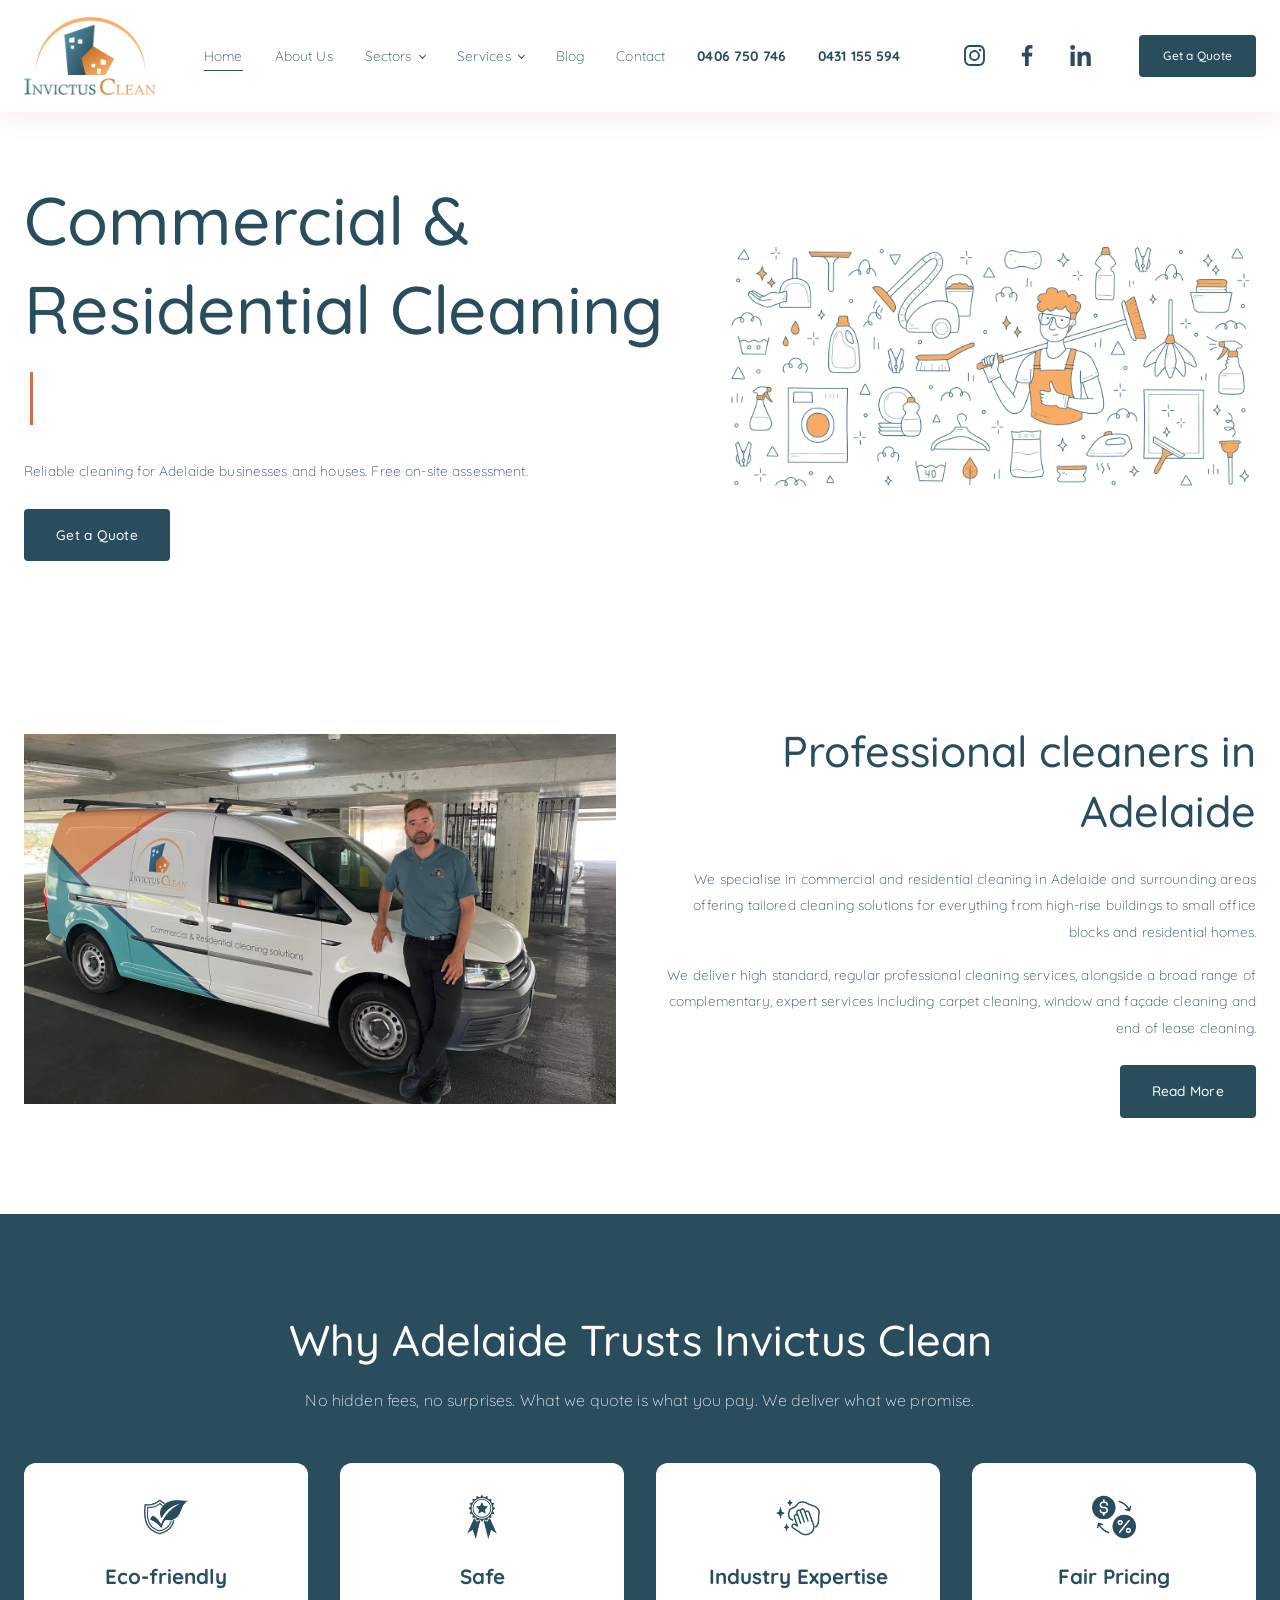
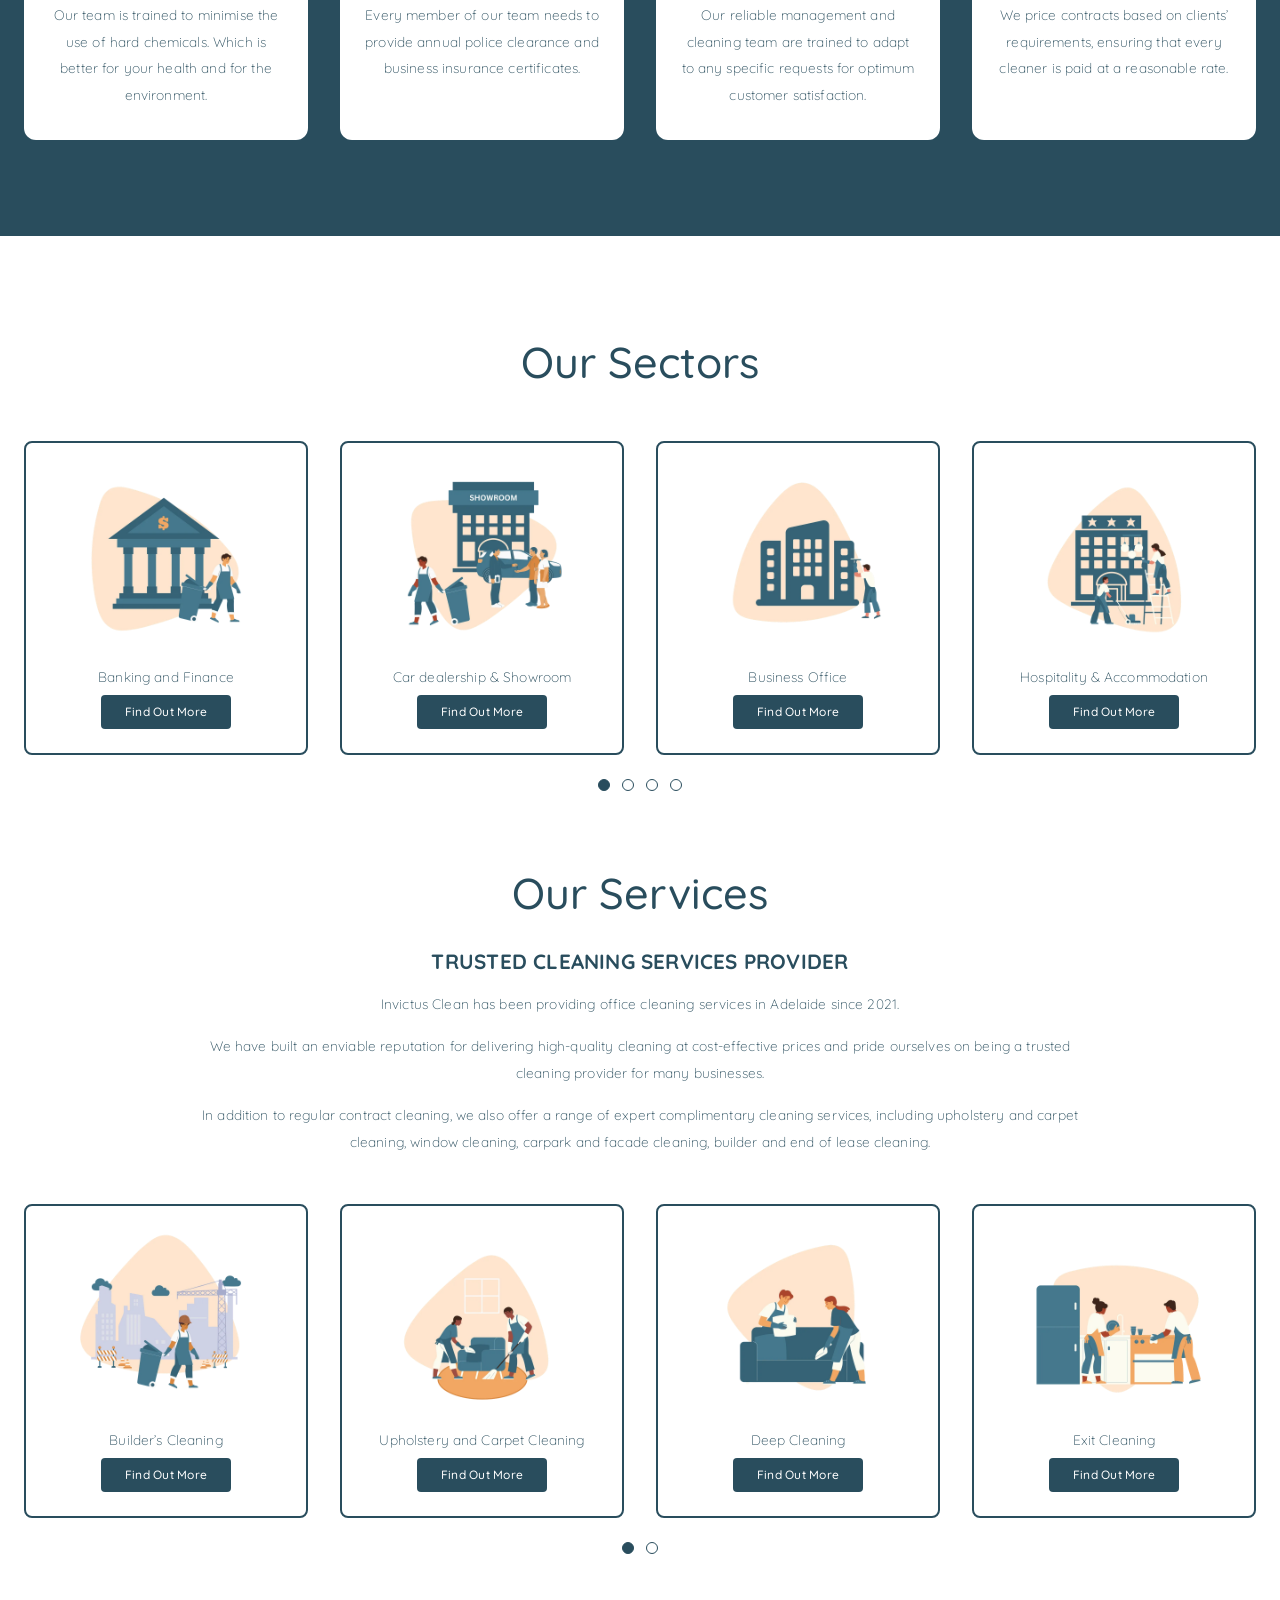
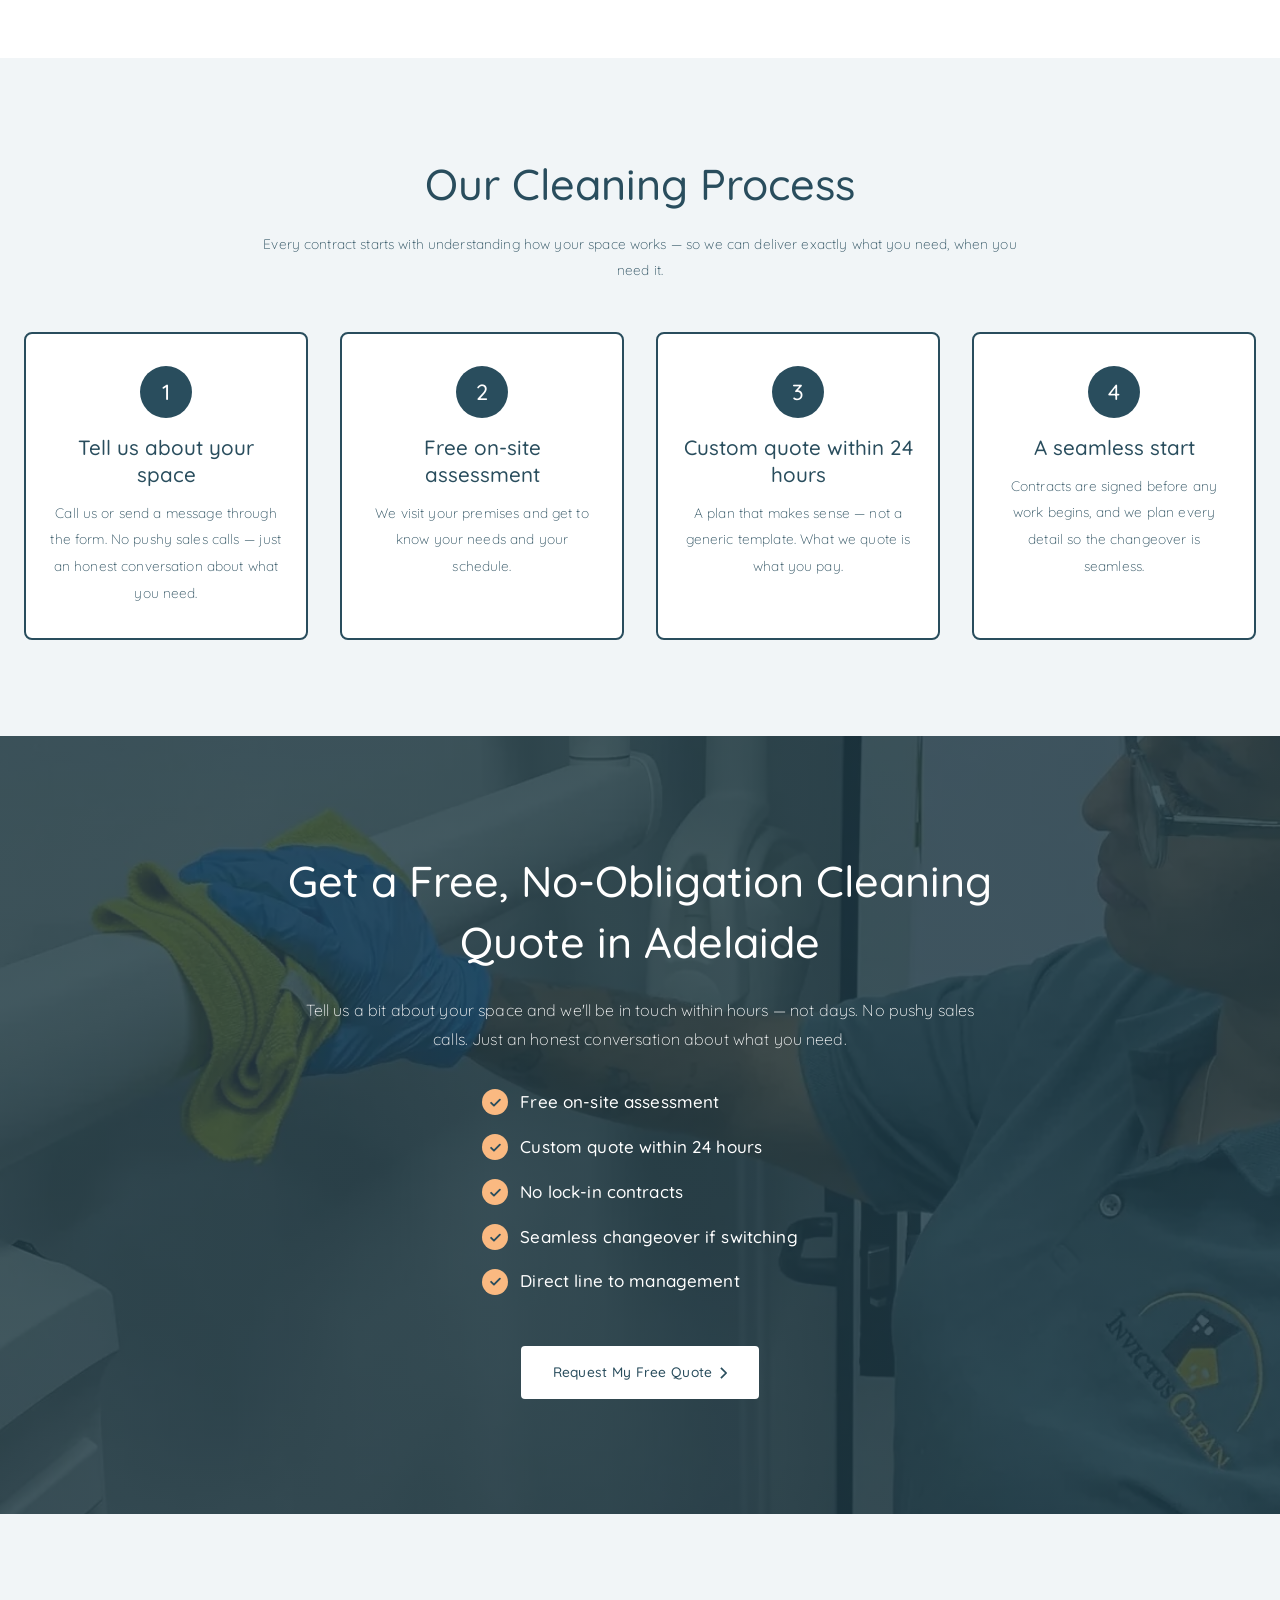
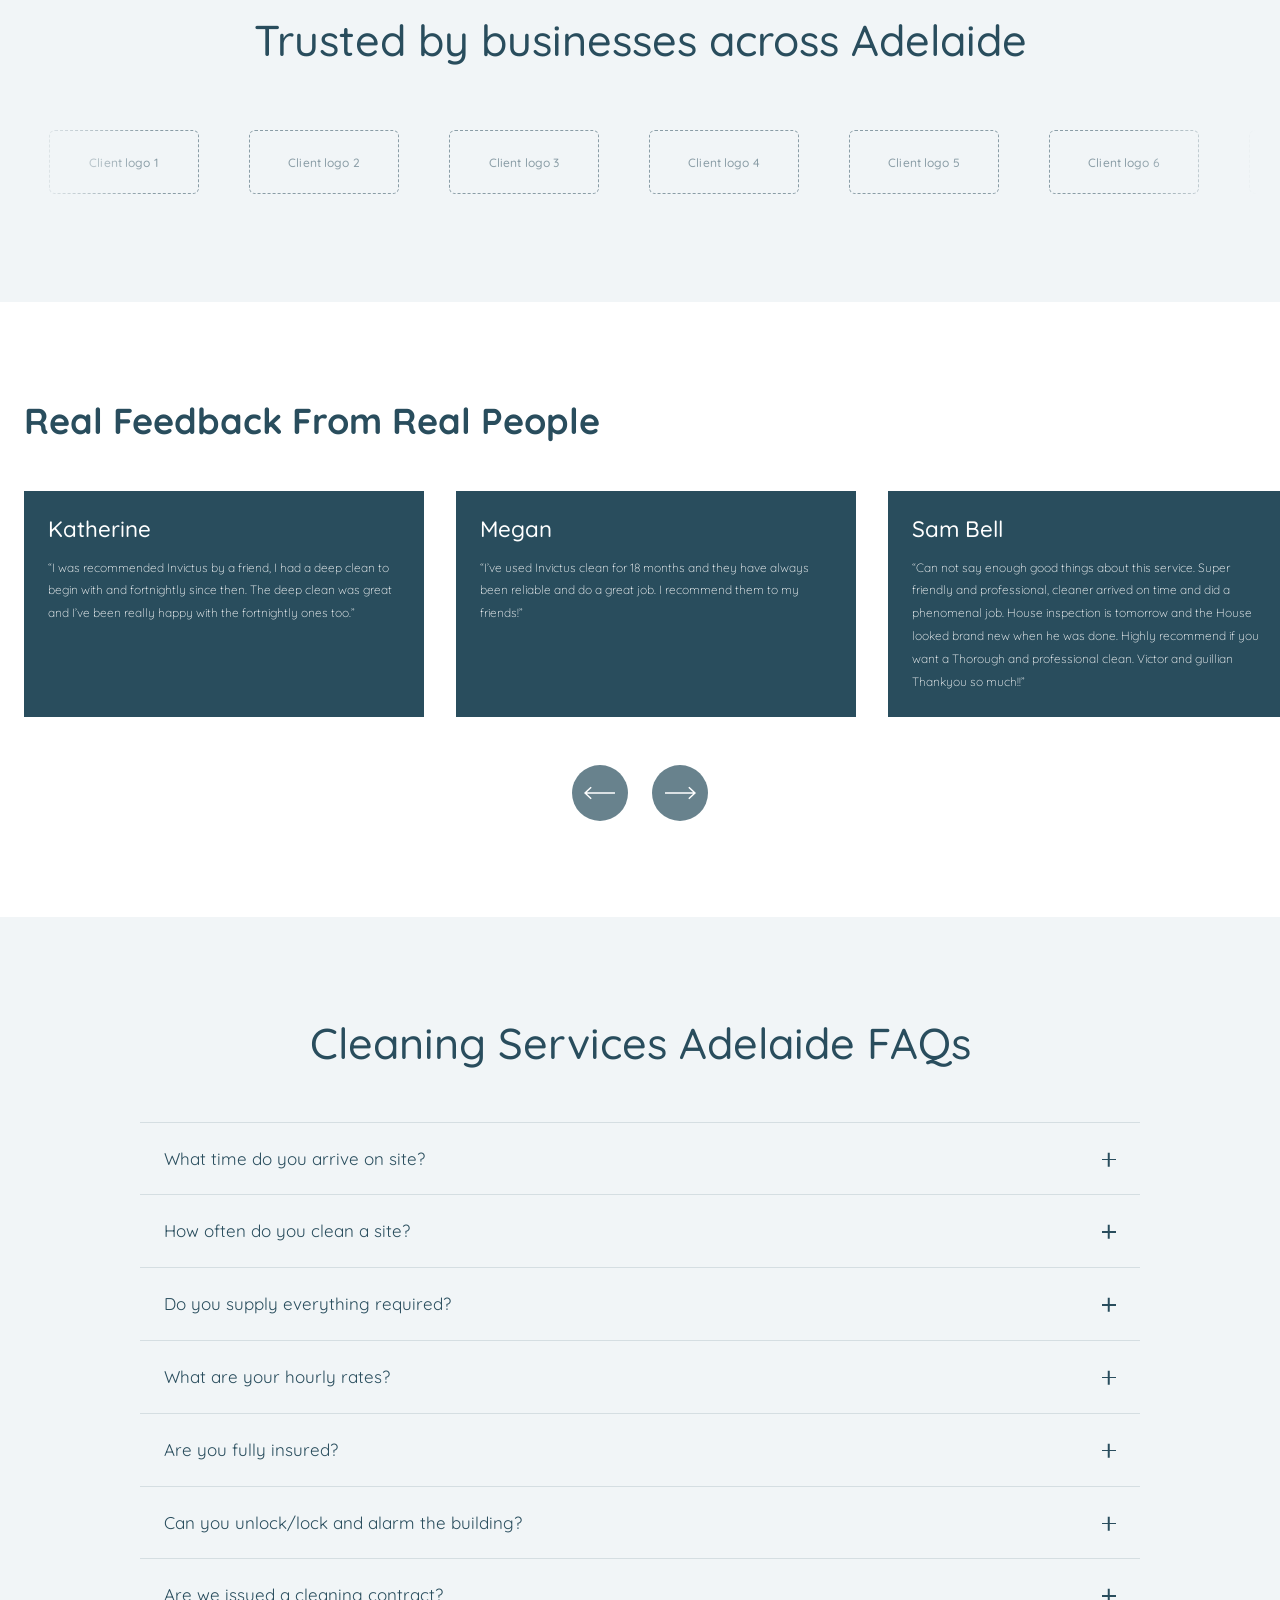
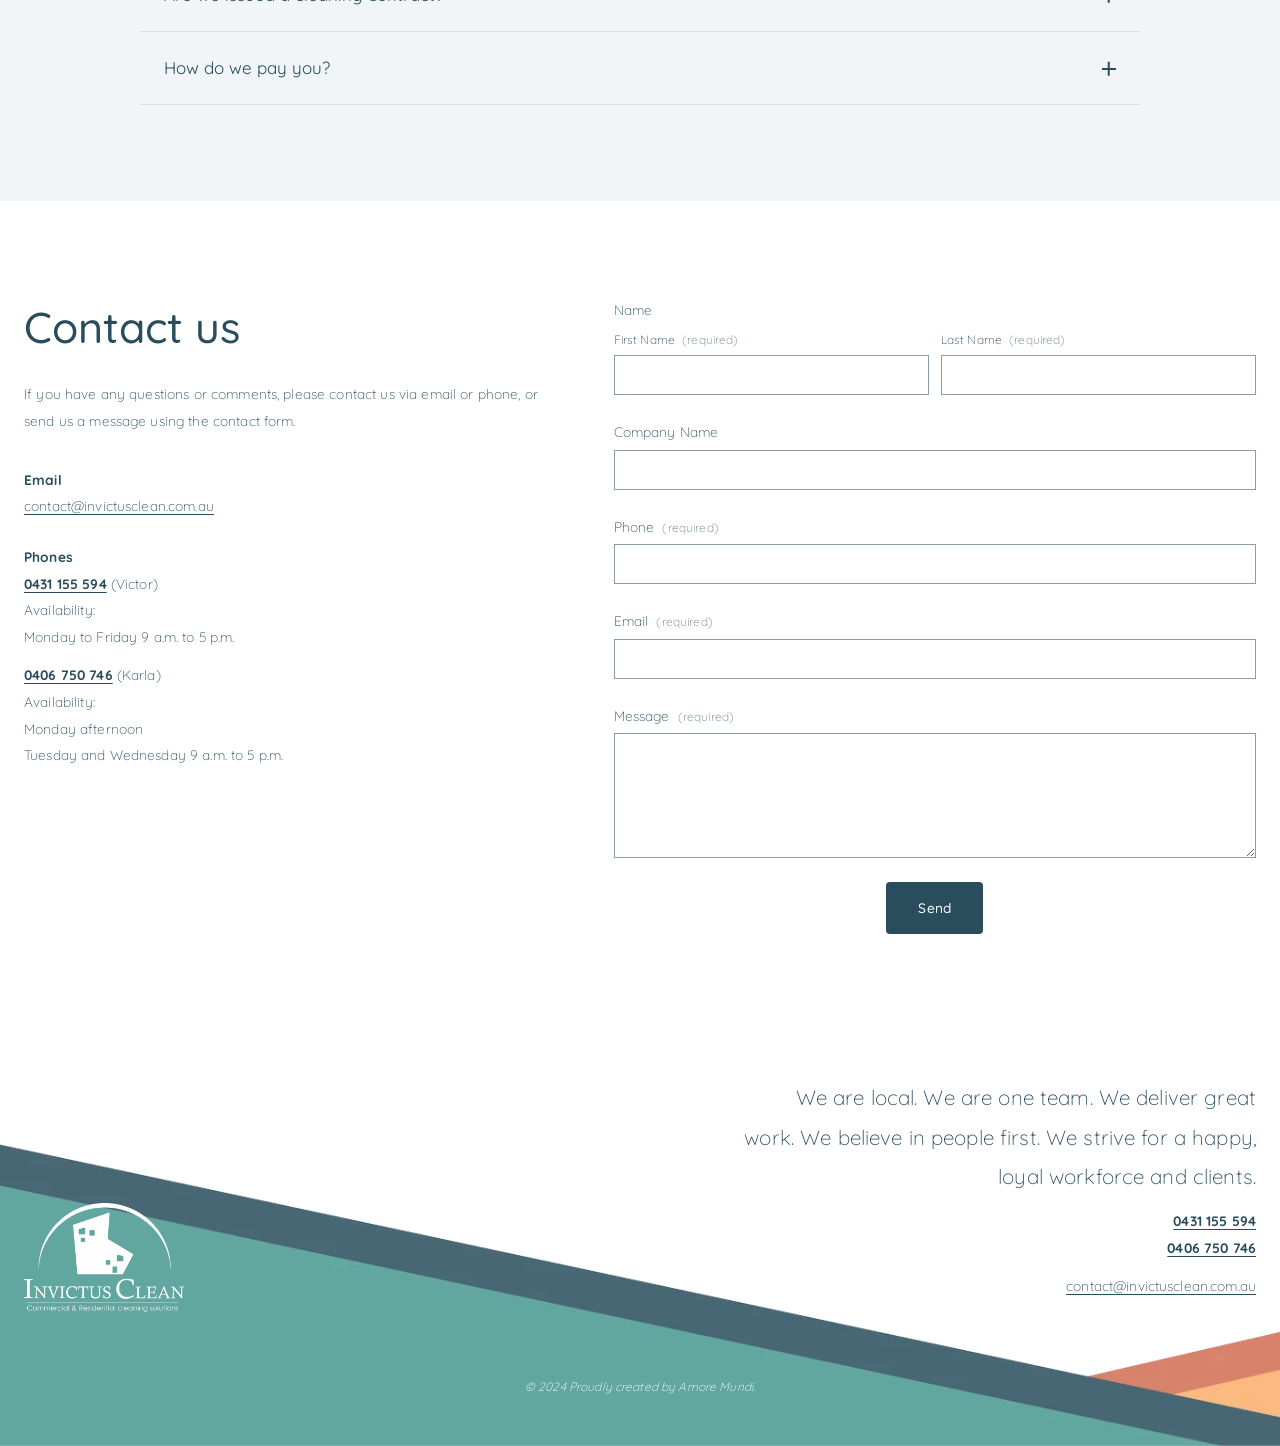
==== commit de67aec1: "Refactor layout: spacing scale, proportional grids, single container - Spacing from one scale (4-96p" ====
--- a/index.html
+++ b/index.html
@@ -177,13 +177,11 @@
   </section>
 
   <!-- =========================================================
-       2. ABOUT  → Elementor: Container (2 columns)
+       2. ABOUT  → Elementor: Container (2 columns). Text comes first in the code (= first on mobile);
+          on desktop the grid shows the photo on the left.
        ========================================================= -->
   <section class="ic-section ic-about">
     <div class="ic-container ic-about__grid">
-      <div class="ic-about__media">
-        <img src="images/home-professional.webp" alt="Invictus Clean team leader beside branded cleaning van in Adelaide" width="1400" height="1050" loading="lazy">
-      </div>
       <div class="ic-about__content">
         <h2 class="ic-h2">Professional cleaners in Adelaide</h2>
         <p>We specialise in commercial and residential cleaning in Adelaide and surrounding areas offering tailored cleaning solutions for everything from high-rise buildings to small office blocks and residential homes.</p>
@@ -192,8 +190,9 @@
           <a class="ic-btn" href="about.html">Read More</a>
         </div>
       </div>
-    </div>
-
+      <div class="ic-about__media">
+        <img src="images/home-professional.webp" alt="Invictus Clean team leader beside branded cleaning van in Adelaide" width="1400" height="1050" loading="lazy">
+      </div>
     </div>
   </section>
 
--- a/css/style.css
+++ b/css/style.css
@@ -1,48 +1,124 @@
 /* ==========================================================================
-   Invictus Clean — shared stylesheet for every page
-   Structure: 1) tokens + base  2) shared components (header, buttons, panels,
-   form, footer)  3) one block per page/section.
-   Values measured from the live Squarespace site (1440px desktop / 390px mobile).
-   The variables in :root match the Elementor Global Colors and Global Fonts
-   (see GUIA-ELEMENTOR.md).
-   Breakpoints = Elementor defaults: tablet ≤ 1024px, mobile ≤ 767px.
+   Invictus Clean — stylesheet for every page
+   --------------------------------------------------------------------------
+   How it is organised
+     1. Design tokens (colours, type, spacing scale, layout) ......... :root
+     2. Base / reset
+     3. Layout primitives (container, section spacing, helpers)
+     4. Components (buttons, links, panels, cards, form, carousels, FAQ…)
+     5. Header, mega menu, mobile menu
+     6. Footer
+     7. Page sections (Home → About → Contact → Sector/Service → Blog → Post)
+     8. Animations
+
+   Rules of thumb
+     · Every spacing comes from the scale (--ic-space-*) or a layout token.
+     · Grids are proportional (fr) with one shared gap (--ic-gap). No fixed column widths.
+     · Responsive = the tokens change at the two Elementor breakpoints
+       (tablet ≤ 1024px, mobile ≤ 767px); components only switch columns.
+     · These tokens = Elementor Site Settings (see GUIA-ELEMENTOR.md, "Design system").
    ========================================================================== */
 
+
+/* ==========================================================================
+   1. DESIGN TOKENS
+   ========================================================================== */
 :root {
-  /* Global Colors */
-  --ic-primary: #294d5d;        /* text, buttons, cards */
-  --ic-accent: #d26d51;         /* terracotta (brand) */
-  --ic-teal: #48988f;           /* footer teal */
-  --ic-peach: #fab981;          /* light orange (brand) */
+  /* Colours (= Elementor Global Colors) */
+  --ic-primary: #294d5d;
+  --ic-primary-hover: #3a6272;
+  --ic-accent: #d26d51;
+  --ic-teal: #48988f;
+  --ic-peach: #fab981;
   --ic-white: #ffffff;
+  --ic-tint: #f1f5f7;            /* light section background */
+  --ic-line: #d5dee2;            /* dividers */
+  --ic-line-soft: #e6edf0;       /* dividers inside the mega menu */
+  --ic-field-border: #8a9da6;
   --ic-arrow: rgba(41, 77, 93, 0.7);
-  --ic-field-border: #8a9da6;   /* form field border (primary at ~55%) */
-
-  /* Global Fonts */
+
+  /* Typography (= Elementor Global Fonts) — sizes kept from the original design */
   --ic-font: "Quicksand", sans-serif;
+  --ic-fs-small: 12px;
   --ic-fs-body: 13.73px;
-  --ic-lh-body: 1.94;           /* 26.6px */
+  --ic-lh-body: 1.94;
   --ic-ls-body: 0.01em;
   --ic-fs-large: 20.64px;
+  --ic-fs-h2: 43.1px;
+  --ic-lh-h2: 1.4;
   --ic-fs-h1: 67.3px;
-  --ic-lh-h1: 1.317;            /* 88.6px */
-  --ic-fs-h2: 43.1px;
-  --ic-lh-h2: 1.4;              /* 60.4px */
+  --ic-lh-h1: 1.317;
+
+  /* Spacing scale — every margin, padding and gap comes from here */
+  --ic-space-1: 4px;
+  --ic-space-2: 8px;
+  --ic-space-3: 12px;
+  --ic-space-4: 16px;
+  --ic-space-5: 24px;
+  --ic-space-6: 32px;
+  --ic-space-7: 48px;
+  --ic-space-8: 64px;
+  --ic-space-9: 96px;
 
   /* Layout */
-  --ic-gutter: 100px;           /* side margin of the main sections */
-  --ic-gutter-wide: 43px;       /* header, testimonials and footer */
-  --ic-section-y: 95px;
-  --ic-radius-btn: 4.8px;
-  --ic-radius-card: 8px;
-}
-
-/* ---------- Base ---------- */
+  --ic-container: 1240px;        /* content width */
+  --ic-container-wide: 1360px;   /* header, footer, testimonials, mega menu */
+  --ic-container-medium: 1000px; /* FAQ list */
+  --ic-container-narrow: 760px;  /* blog post (comfortable reading width) */
+  --ic-gutter: 24px;             /* minimum side margin on smaller screens */
+  --ic-gap: 32px;                /* gap between columns / cards */
+  --ic-section-y: 96px;          /* top + bottom padding of every section */
+  --ic-head-gap: var(--ic-space-7); /* section heading → section content */
+  --ic-header-h: 112px;
+
+  /* Shape */
+  --ic-radius-sm: 4px;           /* buttons */
+  --ic-radius-md: 8px;           /* cards, panels */
+  --ic-radius-lg: 12px;          /* "Why" cards */
+  --ic-shadow-card: 0 12px 28px rgba(41, 77, 93, 0.14);
+
+  /* Buttons */
+  --ic-btn-pad: 18px 32px;
+  --ic-btn-pad-sm: 14px 24px;
+}
+
+@media (max-width: 1024px) {
+  :root {
+    --ic-fs-h1: 52px;
+    --ic-fs-h2: 36px;
+    --ic-gutter: 32px;
+    --ic-gap: 24px;
+    --ic-section-y: 72px;
+    --ic-header-h: 88px;
+  }
+}
+
+@media (max-width: 767px) {
+  :root {
+    --ic-fs-body: 13px;
+    --ic-fs-large: 17px;
+    --ic-fs-h1: 44.4px;
+    --ic-fs-h2: 30.2px;
+    --ic-gutter: 20px;
+    --ic-gap: 16px;
+    --ic-section-y: 56px;
+    --ic-head-gap: var(--ic-space-6);
+    --ic-header-h: 72px;
+  }
+}
+
+
+/* ==========================================================================
+   2. BASE
+   ========================================================================== */
 *,
 *::before,
 *::after { box-sizing: border-box; }
 
-html { scroll-behavior: smooth; scroll-padding-top: 130px; }
+html {
+  scroll-behavior: smooth;
+  scroll-padding-top: calc(var(--ic-header-h) + var(--ic-space-4));
+}
 
 body {
   margin: 0;
@@ -57,32 +133,22 @@
 }
 
 img { display: block; max-width: 100%; height: auto; }
-ul { margin: 0; padding: 0; list-style: none; }
-p { margin: 0 0 1em; }
+ul, ol { margin: 0; padding: 0; list-style: none; }
+p { margin: 0 0 var(--ic-space-4); }
 p:last-child { margin-bottom: 0; }
-h1, h2, h3 { margin: 0; font-weight: 500; letter-spacing: normal; }
+h1, h2, h3, h4 { margin: 0; font-weight: 500; letter-spacing: normal; }
 a { color: inherit; }
 strong { font-weight: 700; }
+figure { margin: 0; }
+
+:focus-visible { outline: 2px solid var(--ic-accent); outline-offset: 3px; }
 
 .ic-skip {
-  position: absolute; left: -9999px; top: 0; z-index: 1000;
-  padding: 12px 20px; background: var(--ic-primary); color: var(--ic-white);
-}
-.ic-skip:focus { left: 16px; top: 16px; }
-
-:focus-visible { outline: 2px solid var(--ic-accent); outline-offset: 3px; }
-
-.ic-container {
-  width: 100%;
-  max-width: 1440px;
-  margin: 0 auto;
-  padding: 0 var(--ic-gutter);
-}
-.ic-container--wide { padding: 0 var(--ic-gutter-wide); }
-.ic-center { text-align: center; }
-.ic-text-justify { text-align: justify; }
-.ic-text-justify p { margin-bottom: 12px; }
-.ic-text-justify p:last-child { margin-bottom: 0; }
+  position: absolute; top: 0; left: -9999px; z-index: 1000;
+  padding: var(--ic-space-3) var(--ic-space-5);
+  background: var(--ic-primary); color: var(--ic-white);
+}
+.ic-skip:focus { top: var(--ic-space-4); left: var(--ic-space-4); }
 
 .ic-visually-hidden {
   position: absolute !important;
@@ -92,44 +158,57 @@
   white-space: nowrap;
 }
 
-.ic-h1 {
-  font-size: var(--ic-fs-h1);
-  line-height: var(--ic-lh-h1);
-  font-weight: 500;
-}
-
-.ic-dot { margin: 0 8px; }
-
-/* ---------- Dark panel (cards on Home values, About, sector pages) ---------- */
-.ic-panel {
-  border-radius: var(--ic-radius-card);
-  background: var(--ic-primary);
-  color: var(--ic-white);
+
+/* ==========================================================================
+   3. LAYOUT PRIMITIVES
+   ========================================================================== */
+.ic-container {
+  width: min(100% - 2 * var(--ic-gutter), var(--ic-container));
+  margin-inline: auto;
+}
+.ic-container--wide { width: min(100% - 2 * var(--ic-gutter), var(--ic-container-wide)); }
+
+/* Every full-width band uses the same vertical rhythm */
+.ic-section,
+.ic-why,
+.ic-process,
+.ic-clients,
+.ic-faq-list,
+.ic-blog { padding-block: var(--ic-section-y); }
+
+/* Section heading + intro line (centred heads) */
+.ic-center { text-align: center; }
+.ic-why__intro,
+.ic-process__intro {
+  max-width: 48rem;
+  margin: var(--ic-space-4) auto 0;
   text-align: center;
 }
-.ic-panel__title {
-  font-size: var(--ic-fs-large);
-  font-weight: 700;
-  line-height: 40px;
-  letter-spacing: 0.01em;
-}
-
-.ic-h2 {
-  font-size: var(--ic-fs-h2);
-  line-height: var(--ic-lh-h2);
-  font-weight: 500;
-}
+
+.ic-text-justify { text-align: justify; }
+.ic-dot { margin-inline: var(--ic-space-2); }
+
+/* Headings */
+.ic-h1 { font-size: var(--ic-fs-h1); line-height: var(--ic-lh-h1); font-weight: 500; }
+.ic-h2 { font-size: var(--ic-fs-h2); line-height: var(--ic-lh-h2); font-weight: 500; }
+
+
+/* ==========================================================================
+   4. COMPONENTS
+   ========================================================================== */
 
 /* ---------- Buttons ---------- */
 .ic-btn {
-  display: inline-block;
-  padding: 19.2px 32.1px;
+  display: inline-flex;
+  align-items: center;
+  gap: var(--ic-space-2);
+  padding: var(--ic-btn-pad);
   border: 0;
-  border-radius: var(--ic-radius-btn);
+  border-radius: var(--ic-radius-sm);
   background: var(--ic-primary);
   color: var(--ic-white);
   font-family: var(--ic-font);
-  font-size: 13.73px;
+  font-size: var(--ic-fs-body);
   font-weight: 500;
   line-height: 1.2;
   letter-spacing: 0.02em;
@@ -138,7 +217,9 @@
   transition: opacity 0.2s ease;
 }
 .ic-btn:hover { opacity: 0.8; }
-.ic-btn--sm { padding: 16.8px 28px; font-size: 12px; }
+.ic-btn--sm { padding: var(--ic-btn-pad-sm); font-size: var(--ic-fs-small); }
+.ic-btn--light { background: var(--ic-white); color: var(--ic-primary); }
+.ic-btn svg { width: 7px; height: 12px; fill: none; stroke: currentColor; stroke-width: 2; }
 
 /* ---------- Links ---------- */
 .ic-link {
@@ -149,1063 +230,156 @@
 .ic-link--bold { font-weight: 700; }
 .ic-link:hover { opacity: 0.7; }
 
-/* ==========================================================================
-   HEADER
-   ========================================================================== */
-.ic-header {
-  position: sticky;
-  top: 0;
-  z-index: 100;
-  background: var(--ic-white);
-  box-shadow: 0 6px 24px rgba(210, 109, 81, 0.12);
-}
-
-.ic-header__inner {
-  display: flex;
-  align-items: center;
-  max-width: 1440px;
-  height: 116px;
-  margin: 0 auto;
-  padding: 0 var(--ic-gutter-wide);
-}
-
-.ic-header__logo { flex: 0 0 auto; margin-right: 43px; }
-.ic-header__logo img { width: 132px; }
-
-.ic-nav__list { display: flex; align-items: center; gap: 0 33px; }
-.ic-nav__item { position: relative; }
-.ic-nav__item > a {
-  display: inline-block;
-  padding: 1.4px 0;
-  font-size: var(--ic-fs-body);
-  line-height: 26.6px;
+/* ---------- Dark panel (About vision/mission/values, sector feature boxes) ---------- */
+.ic-panel {
+  padding: var(--ic-space-5);
+  border-radius: var(--ic-radius-md);
+  background: var(--ic-primary);
+  color: var(--ic-white);
+  text-align: center;
+}
+.ic-panel__title {
+  font-size: var(--ic-fs-large);
+  font-weight: 700;
+  line-height: 1.5;
   letter-spacing: 0.01em;
-  text-decoration: none;
-  background: linear-gradient(currentColor, currentColor) 0 100% / 0 1px no-repeat;
-  transition: background-size 0.25s ease;
-}
-.ic-nav__item > a:hover,
-.ic-nav__item.is-active > a { background-size: 100% 1px; }
-.ic-nav__item--phone > a { font-weight: 700; }
-.ic-nav__item--phone > a:hover { background-size: 0 1px; opacity: 0.7; }
-
-/* Dropdown (Sectors / Services) */
-.ic-nav__sub {
-  position: absolute;
-  top: 100%;
-  left: -20px;
-  min-width: 250px;
-  padding: 14px 20px;
-  background: var(--ic-white);
-  box-shadow: 0 10px 30px rgba(41, 77, 93, 0.12);
-  opacity: 0;
-  visibility: hidden;
-  transform: translateY(6px);
-  transition: opacity 0.2s ease, transform 0.2s ease, visibility 0.2s;
-}
-.ic-nav__item.has-sub:hover .ic-nav__sub,
-.ic-nav__item.has-sub:focus-within .ic-nav__sub {
-  opacity: 1;
-  visibility: visible;
-  transform: translateY(0);
-}
-.ic-nav__sub a {
-  display: block;
-  padding: 3px 0;
-  font-size: var(--ic-fs-body);
-  line-height: 1.3;
-  text-decoration: none;
-  white-space: nowrap;
-}
-.ic-nav__sub a:hover { text-decoration: underline; }
-
-.ic-header__actions {
-  display: flex;
-  align-items: center;
-  margin-left: auto;
-  gap: 45px;
-}
-.ic-social { display: flex; align-items: center; gap: 33px; }
-.ic-social a { display: block; color: var(--ic-primary); transition: opacity 0.2s; }
-.ic-social a:hover { opacity: 0.7; }
-.ic-social svg { display: block; width: 21px; height: 21px; fill: currentColor; }
-
-/* Burger + mobile menu */
-.ic-burger {
-  display: none;
-  width: 36px; height: 36px;
-  margin-left: auto;
-  padding: 0;
-  border: 0;
-  background: none;
-  cursor: pointer;
-}
-.ic-burger span {
-  display: block;
-  width: 28px; height: 1px;
-  margin: 8px auto;
-  background: var(--ic-primary);
-  transition: transform 0.25s ease;
-}
-.ic-burger[aria-expanded="true"] span:first-child { transform: translateY(4.5px) rotate(45deg); }
-.ic-burger[aria-expanded="true"] span:last-child { transform: translateY(-4.5px) rotate(-45deg); }
-
-.ic-mobile-menu {
-  position: fixed;
-  inset: 70px 0 0;
-  padding: 40px 23px;
-  background: var(--ic-white);
-  text-align: center;
-  overflow-y: auto;
-}
-.ic-mobile-menu[hidden] { display: none; }
-.ic-mobile-menu li a {
-  display: block;
-  padding: 8px 0;
-  font-size: 24px;
-  line-height: 1.5;
-  text-decoration: none;
-}
-.ic-mobile-menu .is-bold { font-weight: 700; font-size: 20px; }
-.ic-mobile-menu .ic-btn { margin-top: 24px; }
-
-/* ==========================================================================
-   1. HERO
-   ========================================================================== */
-.ic-hero { padding: 50px 0 55px; }
-
-.ic-hero__grid {
-  display: grid;
-  grid-template-columns: 671px 1fr;
-  gap: 11px;
-  align-items: center;
-}
-.ic-hero__title {
-  font-size: var(--ic-fs-h1);
-  line-height: var(--ic-lh-h1);
-  font-weight: 500;
-}
-.ic-hero__text {
-  max-width: 501px;
-  margin: 13px 0 0 114px;
-}
-.ic-hero__cta { margin-top: 18px; padding-right: 15px; text-align: right; }
-.ic-hero__media img { width: 100%; max-width: 558px; aspect-ratio: 558 / 262; object-fit: cover; }
-
-/* ==========================================================================
-   2. ABOUT + VALUES
-   ========================================================================== */
-.ic-about { padding: 47px 0 var(--ic-section-y); }
-
-.ic-about__grid {
-  display: grid;
-  grid-template-columns: 614px 558px;
-  gap: 12px;
-  align-items: start;
-}
-.ic-about__media img { width: 100%; aspect-ratio: 614 / 357; object-fit: cover; }
-.ic-about__content { text-align: right; }
-.ic-about__content .ic-h2 { margin-bottom: 24px; }
-.ic-about__content p { margin-bottom: 12px; }
-.ic-about__cta { margin-top: 18px; padding-right: 12px; }
-
-.ic-values {
-  display: grid;
-  grid-template-columns: repeat(4, 246px);
-  justify-content: center;
-  gap: 38px;
-  margin-top: 43px;
-}
-.ic-value {
+}
+.ic-panel__title + p { margin-top: var(--ic-space-3); }
+
+/* ---------- Sector / service card ---------- */
+.ic-card {
   display: flex;
   flex-direction: column;
   align-items: center;
-  min-height: 300px;
-  padding: 50px 15px 30px;
-  border-radius: var(--ic-radius-card);
+  gap: var(--ic-space-2);
+  height: 100%;
+  padding: var(--ic-space-4) var(--ic-space-4) var(--ic-space-5);
+  border: 2px solid var(--ic-primary);
+  border-radius: var(--ic-radius-md);
+  background: var(--ic-white);
+  text-decoration: none;
+  transition: transform 0.25s ease, box-shadow 0.25s ease;
+}
+.ic-card:hover { transform: translateY(-4px); box-shadow: var(--ic-shadow-card); }
+.ic-card img { width: 100%; max-width: 200px; aspect-ratio: 1; object-fit: contain; }
+.ic-card__label { line-height: 1.5; text-align: center; }
+/* visual cue that the whole card is a link (a <span>: a link inside a link is invalid HTML) */
+.ic-card__btn {
+  margin-top: auto;
+  padding: var(--ic-space-2) var(--ic-space-5);
+  border-radius: var(--ic-radius-sm);
   background: var(--ic-primary);
   color: var(--ic-white);
-  text-align: center;
-}
-.ic-value__icon { width: 40px; height: 40px; object-fit: contain; }
-.ic-value__title {
-  margin: 22px 0 16px;
-  font-size: var(--ic-fs-large);
-  font-weight: 700;
-  line-height: 1.26;
-}
-.ic-value p { margin: 0; }
-
-.ic-center-cta { margin-top: 36px; text-align: center; }
-.ic-center-cta p { margin-bottom: 20px; }
-
-/* ==========================================================================
-   3. SECTORS + SERVICES (cards)
-   ========================================================================== */
-.ic-cards-section { padding: var(--ic-section-y) 0; }
-
-.ic-card-grid {
-  display: grid;
-  grid-template-columns: repeat(3, 276px);
-  justify-content: center;
-  gap: 48px 122px;
-  margin-top: 18px;
-}
-.ic-card-grid__center { grid-column: 2; }
-
-.ic-card {
+  font-size: var(--ic-fs-small);
+  font-weight: 500;
+  line-height: 1.5;
+  letter-spacing: 0.02em;
+  transition: background-color 0.2s ease;
+}
+.ic-card:hover .ic-card__btn,
+.ic-card:focus-visible .ic-card__btn { background: var(--ic-primary-hover); }
+
+/* ---------- Card carousel (Our Sectors / Our Services) ----------
+   Native horizontal scroll with snap; JS adds dots + arrows (one "page" at a time).
+   --ic-per-view = cards visible at once. */
+.ic-card-carousel {
+  --ic-per-view: 4;
+  --ic-cc-nav-h: 28px;
   position: relative;
-  display: flex;
-  flex-direction: column;
-  align-items: center;
-  height: 233px;
-  padding: 0;
-  border: 2px solid var(--ic-primary);
-  border-radius: var(--ic-radius-card);
-  background: var(--ic-white);
-  text-decoration: none;
-  overflow: hidden;
-  transition: transform 0.25s ease, box-shadow 0.25s ease;
-}
-.ic-card:hover {
-  transform: translateY(-4px);
-  box-shadow: 0 12px 28px rgba(41, 77, 93, 0.14);
-}
-.ic-card img { width: 230px; height: 230px; margin-top: -8px; object-fit: contain; }
-.ic-card__label {
-  position: absolute;
-  right: 8px;
-  bottom: 6px;
-  left: 8px;
-  font-size: var(--ic-fs-body);
-  line-height: 26.6px;
-  text-align: center;
-}
-
-.ic-services-title { margin-top: 48px; }
-.ic-services-intro {
-  max-width: 880px;
-  margin: 24px auto 34px;
-  text-align: center;
-}
-.ic-eyebrow {
-  margin-bottom: 20px;
-  font-size: var(--ic-fs-large);
-  font-weight: 700;
-  line-height: 1.26;
-  letter-spacing: 0.01em;
-}
-.ic-services-intro p { margin-bottom: 12px; }
-
-/* ==========================================================================
-   4. TESTIMONIALS
-   ========================================================================== */
-.ic-testimonials { padding: var(--ic-section-y) 0; }
-
-.ic-testimonials__title {
-  font-size: 36px;
-  font-weight: 700;
-  line-height: 1.25;
-}
-
-.ic-carousel { margin-top: 61px; }
-.ic-carousel__track {
-  display: flex;
-  gap: 60px;
-  padding: 0 var(--ic-gutter-wide);
+  margin-top: calc(var(--ic-head-gap) - var(--ic-space-4)); /* minus the viewport padding */
+}
+.ic-card-carousel__viewport {
   overflow-x: auto;
+  padding-block: var(--ic-space-4);        /* room for the hover lift + shadow */
   scroll-snap-type: x mandatory;
-  scroll-padding: 0 var(--ic-gutter-wide);
+  scroll-behavior: smooth;
   scrollbar-width: none;
-}
-.ic-carousel__track::-webkit-scrollbar { display: none; }
-
-.ic-testimonial {
-  flex: 0 0 398px;
-  min-height: 250px;
-  padding: 24px;
-  background: var(--ic-primary);
-  color: var(--ic-white);
-  scroll-snap-align: start;
-}
-.ic-testimonial__name {
-  margin-bottom: 12px;
-  font-size: 22.37px;
-  font-weight: 500;
-  line-height: 1.32;
-}
-.ic-testimonial p {
-  font-size: 12px;
-  line-height: 1.92;
-  letter-spacing: normal;
-}
-
-.ic-carousel__nav {
-  display: flex;
-  justify-content: center;
-  gap: 20px;
-  margin-top: 50px;
-}
-.ic-carousel__arrow {
-  display: grid;
-  place-items: center;
-  width: 60px; height: 60px;
-  padding: 0;
-  border: 0;
-  border-radius: 50%;
-  background: var(--ic-arrow);
-  cursor: pointer;
-  transition: background-color 0.2s ease;
-}
-.ic-carousel__arrow:hover { background: var(--ic-primary); }
-.ic-carousel__arrow svg {
-  width: 36px; height: 15px;
-  fill: none;
-  stroke: var(--ic-white);
-  stroke-width: 2;
-}
-
-/* ==========================================================================
-   5. CONTACT
-   ========================================================================== */
-.ic-contact { padding: 58px 0; }
-
-.ic-contact__grid {
-  display: grid;
-  grid-template-columns: 522px 575px;
-  justify-content: space-between;
-  padding: 0 140px;
-}
-.ic-contact__info .ic-h2 { margin-bottom: 24px; }
-.ic-contact__info p { margin-bottom: 13px; }
-.ic-contact__info .ic-contact__intro { margin-bottom: 50px; }
-.ic-contact__info .ic-contact__email { margin-bottom: 27px; }
-
-.ic-form__group { margin: 0; padding: 0; border: 0; }
-.ic-form__legend { padding: 0; margin-bottom: 4px; }
-.ic-form__row { display: grid; grid-template-columns: 1fr 1fr; gap: 11px; }
-
-.ic-field { display: block; margin-bottom: 20px; }
-.ic-field__label { display: block; padding-bottom: 4px; }
-.ic-field__label--sm { padding-top: 4px; padding-bottom: 2px; font-size: 12px; }
-.ic-field__label em {
-  margin-left: 4px;
-  font-size: 12px;
-  font-style: normal;
-  opacity: 0.7;
-}
-
-.ic-field input,
-.ic-field textarea {
-  display: block;
-  width: 100%;
-  padding: 5px 10px;
-  border: 1px solid var(--ic-field-border);
-  border-radius: 0;
-  background: transparent;
-  color: var(--ic-primary);
-  font: inherit;
-  transition: border-color 0.2s ease;
-}
-.ic-field input { height: 39px; }
-.ic-field textarea { height: 100px; resize: vertical; }
-.ic-field input:focus,
-.ic-field textarea:focus { outline: none; border-color: var(--ic-primary); }
-
-.ic-form__submit { text-align: center; }
-
-/* ==========================================================================
-   FOOTER
-   ========================================================================== */
-.ic-footer {
-  position: relative;
-  isolation: isolate;
-  background: var(--ic-white);
-}
-/* Shape image at 85% opacity = same visual as the live site
-   (in Elementor: background image + white overlay at 15%) */
-.ic-footer::before {
-  content: "";
-  position: absolute;
-  inset: 0;
-  z-index: -1;
-  background: url("../images/global-footer-shape.webp") center / cover no-repeat;
-  opacity: 0.85;
-}
-
-.ic-footer__inner {
-  display: grid;
-  grid-template-columns: 1fr 501px;
-  grid-template-areas:
-    "logo text"
-    "copy copy";
-  min-height: 416px;
-  max-width: 1440px;
-  margin: 0 auto;
-  padding: 47px var(--ic-gutter-wide) 48px;
-}
-.ic-footer__text { grid-area: text; text-align: right; }
-.ic-footer__tagline {
-  font-size: var(--ic-fs-large);
-  line-height: 40px;
-  margin-bottom: 11px;
-}
-.ic-footer__text p:not(.ic-footer__tagline) { margin-bottom: 13px; }
-.ic-footer__logo { grid-area: logo; align-self: start; justify-self: start; margin-top: 132px; }
-.ic-footer__logo img { width: 160px; }
-.ic-footer__copy {
-  grid-area: copy;
-  align-self: end;
-  margin: 0;
-  color: #fcf9f9;
-  font-size: 12px;
-  text-align: center;
-}
-
-/* ==========================================================================
-   TABLET (≤ 1024px)
-   ========================================================================== */
-@media (max-width: 1024px) {
-  :root {
-    --ic-gutter: 40px;
-    --ic-gutter-wide: 30px;
-    --ic-fs-h1: 52px;
-    --ic-fs-h2: 36px;
-    --ic-section-y: 70px;
-  }
-
-  .ic-header__inner { height: 90px; }
-  .ic-nav, .ic-header__actions { display: none; }
-  .ic-burger { display: block; }
-  .ic-header__logo img { width: 100px; }
-  .ic-mobile-menu { inset: 90px 0 0; }
-
-  .ic-hero__grid { grid-template-columns: 1fr 1fr; gap: 30px; }
-  .ic-hero__text { margin-left: 0; }
-
-  .ic-about__grid { grid-template-columns: 1fr 1fr; gap: 30px; }
-
-  .ic-values { grid-template-columns: repeat(2, minmax(0, 300px)); gap: 24px; }
-
-  .ic-card-grid { grid-template-columns: repeat(2, 276px); gap: 40px 48px; }
-  .ic-card-grid__center { grid-column: auto; }
-
-  .ic-contact__grid { grid-template-columns: 1fr 1.2fr; gap: 40px; padding: 0 var(--ic-gutter); }
-
-  .ic-footer__inner { grid-template-columns: 1fr 1.4fr; }
-}
-
-/* ==========================================================================
-   MOBILE (≤ 767px)
-   ========================================================================== */
-@media (max-width: 767px) {
-  :root {
-    --ic-gutter: 23px;
-    --ic-gutter-wide: 16px;
-    --ic-fs-body: 13px;
-    --ic-fs-large: 17px;
-    --ic-fs-h1: 44.4px;
-    --ic-lh-h1: 1.317;
-    --ic-fs-h2: 30.2px;
-    --ic-section-y: 60px;
-  }
-
-  html { scroll-padding-top: 80px; }
-
-  .ic-header__inner { height: 70px; padding: 0 23px; }
-  .ic-header__logo img { width: 52px; }
-  .ic-mobile-menu { inset: 70px 0 0; }
-
-  /* Hero: text → button → image */
-  .ic-hero { padding: 42px 0 40px; }
-  .ic-hero__grid { grid-template-columns: 1fr; gap: 34px; }
-  .ic-hero__text { max-width: none; margin-top: 15px; }
-  .ic-hero__cta { text-align: left; padding: 0; }
-  .ic-hero__media img { max-width: none; }
-
-  /* About: text first, image after (like the live site) */
-  .ic-about { padding-top: 70px; }
-  .ic-about__grid { grid-template-columns: 1fr; gap: 20px; }
-  .ic-about__content { display: contents; }
-  .ic-about__content .ic-h2 { order: 1; }
-  .ic-about__content p { order: 2; }
-  .ic-about__media { order: 3; margin-top: 8px; }
-  .ic-about__cta { order: 4; padding: 0; text-align: center; }
-  .ic-about__content .ic-h2,
-  .ic-about__content p { text-align: right; }
-
-  .ic-values { grid-template-columns: 1fr; gap: 16px; margin-top: 50px; }
-  .ic-value { min-height: 0; padding: 30px 20px; }
-
-  .ic-card-grid { grid-template-columns: minmax(0, 276px); gap: 20px; }
-  .ic-card { height: 240px; }
-
-  .ic-services-intro { margin-bottom: 24px; }
-  .ic-eyebrow { margin-bottom: 14px; }
-
-  .ic-testimonials__title { font-size: 26px; }
-  .ic-carousel { margin-top: 40px; }
-  .ic-carousel__track { gap: 16px; padding: 0 8px; scroll-padding: 0 8px; }
-  .ic-testimonial { flex-basis: calc(100% - 16px); min-height: 230px; }
-  .ic-carousel__nav { margin-top: 30px; gap: 16px; }
-  .ic-carousel__arrow { width: 40px; height: 40px; background: var(--ic-primary); }
-  .ic-carousel__arrow svg { width: 20px; }
-
-  .ic-contact__grid { grid-template-columns: 1fr; gap: 40px; padding: 0 var(--ic-gutter); }
-
-  /* Footer: text on top, shape + logo below */
-  .ic-footer::before {
-    top: auto;
-    height: 255px;
-    background-position: left bottom;
-    background-size: auto 100%;
-  }
-  .ic-footer__inner {
-    grid-template-columns: 1fr;
-    grid-template-areas: "text" "logo" "copy";
-    min-height: 0;
-    padding: 40px 23px 24px;
-  }
-  .ic-footer__tagline { font-size: 17px; line-height: 34px; }
-  .ic-footer__logo { margin-top: 100px; align-self: end; }
-  .ic-footer__logo img { width: 140px; }
-  .ic-footer__copy { margin-top: 12px; }
-}
-
-@media (prefers-reduced-motion: reduce) {
-  html { scroll-behavior: auto; }
-  *, *::before, *::after { transition: none !important; }
-}
-
-
-/* ##########################################################################
-   INNER PAGES
-   (Home rules are above; everything below is for about / contact / sector /
-   service / blog / post. Each block has its own tablet + mobile rules.)
-   ########################################################################## */
-
-/* ==========================================================================
-   ABOUT  (about.html)
-   ========================================================================== */
-.ic-about-hero { padding: var(--ic-section-y) 0 0; }
-
-.ic-about-hero__grid {
-  display: grid;
-  grid-template-columns: 558px 558px;
-  grid-template-areas:
-    "intro media"
-    "cards media";
-  grid-template-rows: auto 1fr;
-  column-gap: 68px;
-  align-items: start;
-}
-.ic-about-hero__intro { grid-area: intro; }
-.ic-about-hero__intro p { margin-top: 24px; }
-.ic-about-hero__media { grid-area: media; margin-top: 41px; }
-.ic-about-hero__media img { width: 100%; aspect-ratio: 558 / 430; object-fit: cover; }
-
-.ic-about-hero__cards {
-  grid-area: cards;
-  display: flex;
-  gap: 38px;
-  margin: 52px 0 0 42px;
-}
-.ic-panel--vm {
-  flex: 0 0 246px;
-  min-height: 219px;
-  padding: 15px;
-}
-.ic-panel--vm p { margin-top: 16px; }
-
-.ic-values-panel {
-  width: 1156px;
-  min-height: 300px;
-  margin: 22px 0 0 42px;
-  padding: 15px;
-}
-.ic-values-panel__grid {
-  display: grid;
-  grid-template-columns: 216px 216px 273px 216px;
-  justify-content: space-between;
-  margin-top: 15px;
-}
-.ic-values-panel__label {
-  font-size: var(--ic-fs-body);
-  font-weight: 700;
-  line-height: 27px;
-  letter-spacing: 0.01em;
-}
-.ic-values-panel__grid p { margin-top: 12px; }
-
-.ic-about-story { padding-top: 36px; }
-.ic-about-story .ic-text-justify { margin-top: 24px; }
-
-/* Marquee — in Elementor: HTML widget with this markup + CSS */
-.ic-marquee {
-  margin-top: 11px;
-  overflow: hidden;
-  background: var(--ic-primary);
-  color: var(--ic-white);
-}
-.ic-marquee__track {
-  display: flex;
-  width: max-content;
-  animation: ic-marquee 40s linear infinite;
-}
-.ic-marquee__track span {
-  padding-right: 0.5em;
-  font-size: var(--ic-fs-large);
-  font-weight: 500;
-  line-height: 69px;
-  letter-spacing: normal;
-  white-space: nowrap;
-}
-.ic-marquee:hover .ic-marquee__track { animation-play-state: paused; }
-@keyframes ic-marquee {
-  to { transform: translateX(-50%); }
-}
-
-/* FAQ */
-.ic-faq { padding: 51px 0 94px; }
-.ic-faq__head { margin-top: 0; }
-.ic-faq__head p { margin: 25px 0 17px; }
-
-.ic-faq__grid {
-  display: grid;
-  grid-template-columns: repeat(2, 444px);
-  justify-content: center;
-  align-items: start;
-  gap: 11px;
-  margin-top: 19px;
-}
-
-/* Accordion — in Elementor: Accordion widget (see guide for settings) */
-.ic-accordion {
-  padding: 30px 13px 32px;
-  border-radius: var(--ic-radius-card);
-  background: var(--ic-primary);
-  color: var(--ic-white);
-}
-.ic-accordion details { border-top: 1px solid var(--ic-white); }
-.ic-accordion details:last-child { border-bottom: 1px solid var(--ic-white); }
-.ic-accordion summary {
-  position: relative;
-  padding: 15px 34px 15px 0;
-  font-size: var(--ic-fs-large);
-  line-height: 1.26;
-  list-style: none;
-  cursor: pointer;
-}
-.ic-accordion summary::-webkit-details-marker { display: none; }
-/* "+" icon (turns into "–" when open) */
-.ic-accordion summary::before,
-.ic-accordion summary::after {
-  content: "";
-  position: absolute;
-  top: 50%;
-  right: 0;
-  width: 14px;
-  height: 1px;
-  background: currentColor;
-  transition: transform 0.2s ease;
-}
-.ic-accordion summary::after { transform: rotate(90deg); }
-.ic-accordion details[open] summary::after { transform: rotate(0deg); }
-.ic-accordion details p { padding: 0 34px 15px 0; }
-
-@media (max-width: 1024px) {
-  .ic-about-hero__grid { grid-template-columns: 1fr 1fr; column-gap: 30px; }
-  .ic-about-hero__cards { margin-left: 0; gap: 20px; }
-  .ic-panel--vm { flex: 1 1 0; }
-  .ic-values-panel { width: auto; margin-left: 0; }
-  .ic-values-panel__grid { grid-template-columns: repeat(2, 1fr); gap: 20px 30px; }
-  .ic-faq__grid { grid-template-columns: repeat(2, minmax(0, 444px)); }
-}
-
-@media (max-width: 767px) {
-  .ic-about-hero { padding-top: 42px; }
-  .ic-about-hero__grid {
-    grid-template-columns: 1fr;
-    grid-template-areas: "intro" "media" "cards";
-  }
-  .ic-about-hero__intro p { margin-top: 15px; }
-  .ic-about-hero__media { margin-top: 20px; }
-  .ic-about-hero__cards { flex-direction: column; gap: 16px; margin-top: 30px; }
-  .ic-panel--vm { flex: none; min-height: 0; padding: 15px 15px 20px; }
-  .ic-values-panel { margin-top: 20px; padding: 20px 15px; }
-  .ic-values-panel__grid { grid-template-columns: 1fr; gap: 20px; }
-  .ic-about-story { padding-top: 50px; }
-  .ic-marquee { margin-top: 30px; }
-  .ic-faq { padding: 50px 0 60px; }
-  .ic-faq__grid { grid-template-columns: 1fr; gap: 16px; }
-  .ic-accordion { padding: 16px 13px; }
-  .ic-accordion summary { font-size: 15px; }
-}
-
-@media (prefers-reduced-motion: reduce) {
-  .ic-marquee__track { animation: none; }
-}
-
-/* ==========================================================================
-   CONTACT  (contact.html) — the form itself is in the shared "5. CONTACT" block
-   ========================================================================== */
-.ic-contact-page { padding: var(--ic-section-y) 0 96px; }
-
-.ic-contact-page__grid {
-  display: grid;
-  grid-template-columns: 550px 607px;
-  justify-content: space-between;
-  align-items: start;
-}
-.ic-contact-page .ic-h1 { margin-bottom: 24px; }
-.ic-contact-page .ic-contact__info .ic-contact__intro { margin-bottom: 27px; }
-
-@media (max-width: 1024px) {
-  .ic-contact-page__grid { grid-template-columns: 1fr 1.2fr; gap: 40px; }
-}
-@media (max-width: 767px) {
-  .ic-contact-page { padding: 42px 0 60px; }
-  .ic-contact-page__grid { grid-template-columns: 1fr; gap: 40px; }
-}
-
-/* ==========================================================================
-   SECTOR + SERVICE PAGES  (banking-and-finance.html, builders-cleaning.html)
-   Same components, two mirrored layouts:
-   --sector  = text left, illustration right
-   --service = illustration left, text right (right-aligned)
-   ========================================================================== */
-.ic-page-hero { padding: var(--ic-section-y) 0 102px; }
-
-.ic-page-hero__grid {
-  display: grid;
-  grid-template-columns: 614px 614px;
-  grid-template-rows: auto 1fr;
-  column-gap: 12px;
-  align-items: start;
-}
-.ic-page-hero--sector .ic-page-hero__grid { grid-template-areas: "content media" "cta media"; }
-.ic-page-hero--service .ic-page-hero__grid { grid-template-areas: "media content" "media cta"; }
-
-.ic-page-hero__content { grid-area: content; }
-.ic-page-hero__content .ic-h1 { margin-bottom: 24px; }
-.ic-page-hero__media { grid-area: media; justify-self: center; }
-.ic-page-hero__cta { grid-area: cta; margin-top: 18px; }
-
-/* sector: 450px illustration, button right side of the text column */
-.ic-page-hero--sector .ic-page-hero__media img { width: 450px; }
-.ic-page-hero--sector .ic-page-hero__cta { padding-right: 35px; text-align: right; }
-.ic-page-hero--sector .ic-text-justify p:not(:last-child) { margin-bottom: 26.6px; }
-
-/* service: 401px illustration, text right-aligned, button on the left */
-.ic-page-hero--service { padding-bottom: 96px; }
-.ic-page-hero--service .ic-page-hero__content { text-align: right; }
-.ic-page-hero--service .ic-page-hero__media img { width: 401px; }
-.ic-page-hero--service .ic-page-hero__cta { margin-top: 17px; padding-left: 34px; }
-
-.ic-page-details { padding: var(--ic-section-y) 0 120px; }
-.ic-page-details__text { margin-top: 25px; }
-.ic-page-details--service { padding: 176px 0; }
-
-.ic-sector-cards {
-  display: grid;
-  grid-template-columns: repeat(2, 588px);
-  justify-content: center;
-  gap: 94px;
-  margin-top: 23px;
-}
-.ic-panel--feature {
-  min-height: 260px;
-  padding: 24px 15px 15px;
-}
-.ic-panel--feature p { margin-top: 12px; }
-
-@media (max-width: 1024px) {
-  .ic-page-hero__grid { grid-template-columns: 1fr 1fr; column-gap: 30px; }
-  .ic-page-hero__media img { max-width: 100%; }
-  .ic-sector-cards { grid-template-columns: repeat(2, minmax(0, 1fr)); gap: 24px; padding: 0 var(--ic-gutter); }
-  .ic-page-details--service { padding: 110px 0; }
-}
-
-@media (max-width: 767px) {
-  .ic-page-hero { padding: 42px 0 60px; }
-  .ic-page-hero__grid,
-  .ic-page-hero--sector .ic-page-hero__grid,
-  .ic-page-hero--service .ic-page-hero__grid {
-    grid-template-columns: 1fr;
-    grid-template-areas: "content" "media" "cta";
-  }
-  .ic-page-hero__media { margin-top: 30px; }
-  .ic-page-hero--sector .ic-page-hero__media img,
-  .ic-page-hero--service .ic-page-hero__media img { width: 240px; }
-  .ic-page-hero--sector .ic-page-hero__cta,
-  .ic-page-hero--service .ic-page-hero__cta { padding: 0; text-align: center; }
-  .ic-page-details { padding: 50px 0 60px; }
-  .ic-page-details--service { padding: 50px 0 80px; }
-  .ic-sector-cards { grid-template-columns: 1fr; gap: 16px; padding: 0 8px; }
-  .ic-panel--feature { min-height: 0; padding: 16px 15px 20px; }
-  .ic-panel--feature .ic-panel__title { font-size: 17px; }
-}
-
-/* ==========================================================================
-   BLOG LISTING  (blog.html)
-   ========================================================================== */
-.ic-blog { padding: 42px 0 172px; }
-.ic-container--blog { padding: 0 41px; }
-
-.ic-blog-grid {
-  display: grid;
-  grid-template-columns: repeat(3, minmax(0, 1fr));
-  gap: 50px 25px;
-}
-.ic-post-card__media { display: block; }
-.ic-post-card__media img {
-  width: 100%;
-  aspect-ratio: 436 / 291;
-  object-fit: cover;
-}
-.ic-post-card__meta,
-.ic-post-card__title,
-.ic-post-card__more { margin-left: 2px; }
-.ic-post-card__meta {
-  margin-top: 19px;
-  font-weight: 500;
-  line-height: 27px;
-}
-.ic-post-card__title {
-  font-size: 38.4px;
-  font-weight: 500;
-  line-height: 1.15;
-}
-.ic-post-card__title a { text-decoration: none; }
-.ic-post-card__title a:hover { opacity: 0.75; }
-.ic-post-card__more {
-  display: inline-block;
-  margin-top: 9px;
-  font-size: 12px;
-  line-height: 23px;
-  text-decoration: underline;
-  text-underline-offset: 3px;
-}
-
-.ic-blog-pagination {
-  margin-top: 137px;
-  text-align: right;
-}
-.ic-blog-pagination a {
-  display: inline-flex;
-  align-items: center;
-  gap: 10px;
-  text-decoration: none;
-}
-.ic-blog-pagination svg {
-  width: 7px; height: 12px;
-  fill: none; stroke: currentColor; stroke-width: 1.5;
-}
-
-@media (max-width: 1024px) {
-  .ic-container--blog { padding: 0 30px; }
-  .ic-blog-grid { grid-template-columns: repeat(2, minmax(0, 1fr)); }
-  .ic-post-card__title { font-size: 30px; }
-}
-@media (max-width: 767px) {
-  .ic-container--blog { padding: 0 23px; }
-  .ic-blog-grid { grid-template-columns: 1fr; gap: 40px; }
-  .ic-post-card__title { font-size: 27px; }
-  .ic-blog { padding-bottom: 80px; }
-  .ic-blog-pagination { margin-top: 50px; }
-}
-
-/* ==========================================================================
-   BLOG POST  (blog-*.html) — Single Post template
-   ========================================================================== */
-.ic-article {
-  max-width: 1015px;
-  margin: 0 auto;
-  padding: 44px 0 86px;
-}
-.ic-article__title {
-  font-size: 38.4px;
-  font-weight: 700;
-  line-height: 1.15;
-}
-.ic-article__meta {
-  margin-top: 32px;
-  font-weight: 500;
-  line-height: 15px;
-}
-.ic-article__content { margin-top: 50px; }
-.ic-article__content p { margin: 0 0 12px; }
-.ic-article__content h2 {
-  margin: 27px 0 13px;
-  font-size: 31.2px;
-  font-weight: 700;
-  line-height: 1.2;
-}
-.ic-article__content a {
-  text-decoration: underline;
-  text-underline-offset: 3px;
-}
-.ic-article__author {
-  margin-top: 43px;
-  padding-top: 12px;
-  font-size: 12px;
-  line-height: 23px;
-}
-
-.ic-post-nav {
-  display: flex;
-  justify-content: flex-end;
-  padding: 44px var(--ic-gutter-wide) 42px;
-}
-.ic-post-nav__next {
-  display: flex;
-  align-items: center;
-  gap: 25px;
-  max-width: 677px;
-  text-align: right;
-  text-decoration: none;
-}
-.ic-post-nav__title {
-  font-size: 16.2px;
-  font-weight: 500;
-  line-height: 1.25;
-}
-.ic-post-nav__next svg {
-  flex: 0 0 18px;
-  height: 32px;
-  fill: none; stroke: currentColor; stroke-width: 1.5;
-}
-.ic-post-nav__next:hover { opacity: 0.75; }
-
-@media (max-width: 1024px) {
-  .ic-article { padding-left: 40px; padding-right: 40px; }
-}
-@media (max-width: 767px) {
-  .ic-article { padding: 30px 23px 60px; }
-  .ic-article__title { font-size: 29px; }
-  .ic-article__meta { margin-top: 20px; }
-  .ic-article__content { margin-top: 30px; }
-  .ic-article__content h2 { font-size: 22px; }
-  .ic-post-nav { padding: 30px 23px; }
-  .ic-post-nav__title { font-size: 13px; }
-}
-
-
-/* ##########################################################################
-   v2 — ANIMATIONS
-   1) Typing headline (Home hero)   2) Client logos strip (Home)
-   3) Photo carousel (About)
-   ########################################################################## */
-
-/* ---------- 1. Typing headline ---------- */
-.ic-typing {
-  display: block;
-  min-height: calc(var(--ic-lh-h1) * 1em);   /* keeps the line height when the text is empty */
-  color: var(--ic-accent);
-  white-space: nowrap;
-}
-.ic-typing__text { transition: background-color 0.15s ease; }
-.ic-typing__text.is-selected { background: rgba(210, 109, 81, 0.18); }
-.ic-typing__cursor {
-  display: inline-block;
-  width: 3px;
-  height: 0.78em;
-  margin-left: 6px;
-  vertical-align: -0.04em;
-  background: var(--ic-accent);
-  animation: ic-blink 0.9s steps(1) infinite;
-}
-@keyframes ic-blink { 50% { opacity: 0; } }
-
-/* ---------- 2. Client logos strip ---------- */
-.ic-clients {
-  padding: 70px 0 80px;
-  background: #f1f5f7;                    /* light tint of the primary colour */
-}
-.ic-clients__title { margin-bottom: 40px; }
-
-.ic-logo-marquee {
-  max-width: 1440px;
-  margin: 0 auto;
-  padding: 0 var(--ic-gutter-wide);
-  overflow: hidden;
-  /* logos fade in/out at the edges */
-  -webkit-mask-image: linear-gradient(to right, transparent, #000 10%, #000 90%, transparent);
-          mask-image: linear-gradient(to right, transparent, #000 10%, #000 90%, transparent);
-}
-.ic-logo-marquee__inner {
-  display: flex;
-  justify-content: center;                /* static row when JS is off */
-  flex-wrap: wrap;
-}
-.ic-logo-marquee__track { display: flex; align-items: center; }
-.ic-logo-marquee__track li {
+  overscroll-behavior-x: contain;
+}
+.ic-card-carousel__viewport::-webkit-scrollbar { display: none; }
+.ic-card-carousel__track {
+  display: grid;
+  grid-auto-flow: column;
+  grid-auto-columns: calc((100% - (var(--ic-per-view) - 1) * var(--ic-gap)) / var(--ic-per-view));
+  gap: var(--ic-gap);
+}
+.ic-card-carousel__track li { scroll-snap-align: start; }
+
+.ic-card-carousel__nav {
   display: flex;
   justify-content: center;
   align-items: center;
-  width: 200px;
-  height: 90px;
-  padding: 0 25px;
-}
-.ic-logo-marquee__track img {
-  max-width: 150px;
-  max-height: 64px;
-  object-fit: contain;
-}
-.ic-logo-placeholder {
+  gap: var(--ic-space-4);
+  min-height: var(--ic-cc-nav-h);
+}
+.ic-card-carousel__dots { display: flex; gap: var(--ic-space-3); }
+.ic-card-carousel__dot {
+  width: 12px;
+  height: 12px;
+  padding: 0;
+  border: 1.5px solid var(--ic-primary);
+  border-radius: 50%;
+  background: transparent;
+  cursor: pointer;
+  transition: background-color 0.2s ease;
+}
+.ic-card-carousel__dot[aria-current="true"] { background: var(--ic-primary); }
+
+/* desktop: arrows outside the cards, centred on them */
+.ic-card-carousel__arrow {
+  position: absolute;
+  top: calc((100% - var(--ic-cc-nav-h)) / 2);
+  z-index: 2;
   display: grid;
   place-items: center;
-  width: 150px;
-  height: 64px;
-  border: 1px dashed var(--ic-field-border);
-  border-radius: 6px;
-  color: var(--ic-field-border);
-  font-size: 12px;
-  font-weight: 500;
-}
-
-/* animated state (added by the JS) */
-.ic-logo-marquee.is-animated .ic-logo-marquee__inner {
-  justify-content: flex-start;
-  flex-wrap: nowrap;
-  width: max-content;
-  animation: ic-logos 40s linear infinite;
-}
-.ic-logo-marquee.is-animated:hover .ic-logo-marquee__inner { animation-play-state: paused; }
-@keyframes ic-logos { to { transform: translateX(-50%); } }
-
-@media (max-width: 767px) {
-  .ic-clients { padding: 50px 0 55px; }
-  .ic-clients__title { margin-bottom: 25px; padding: 0 10px; }
-  .ic-logo-marquee { padding: 0; }
-  .ic-logo-marquee__track li { width: 150px; height: 70px; padding: 0 15px; }
-  .ic-logo-marquee__track img,
-  .ic-logo-placeholder { max-width: 120px; width: 120px; height: 52px; }
-}
-
-/* ---------- 3. Photo carousel (About) ---------- */
+  width: 44px;
+  height: 44px;
+  padding: 0;
+  border: 2px solid var(--ic-primary);
+  border-radius: var(--ic-radius-md);
+  background: var(--ic-white);
+  color: var(--ic-primary);
+  cursor: pointer;
+  transform: translateY(-50%);
+  transition: background-color 0.2s ease, color 0.2s ease, opacity 0.2s ease;
+}
+.ic-card-carousel__arrow--prev { left: calc(-44px - var(--ic-space-5)); }
+.ic-card-carousel__arrow--next { right: calc(-44px - var(--ic-space-5)); }
+.ic-card-carousel__arrow:hover:not(:disabled) { background: var(--ic-primary); color: var(--ic-white); }
+.ic-card-carousel__arrow:disabled { opacity: 0.3; cursor: default; }
+.ic-card-carousel__arrow svg {
+  width: 22px; height: 22px;
+  fill: none; stroke: currentColor; stroke-width: 2; stroke-linecap: round; stroke-linejoin: round;
+}
+
+@media (max-width: 1024px) {
+  .ic-card-carousel { --ic-per-view: 3; }
+  .ic-card-carousel__arrow { position: static; transform: none; }   /* arrows join the dots row */
+}
+@media (max-width: 767px) {
+  .ic-card-carousel { --ic-per-view: 1.25; }                        /* 1 card + a peek of the next */
+  .ic-card-carousel__arrow { width: 36px; height: 36px; }
+  .ic-card-carousel__arrow svg { width: 18px; height: 18px; }
+  .ic-card-carousel__dots { gap: var(--ic-space-2); }
+  .ic-card-carousel__dot { width: 9px; height: 9px; }
+}
+
+/* ---------- Photo slider (About) ---------- */
 .ic-slider { position: relative; }
 .ic-slider__viewport {
   position: relative;
-  aspect-ratio: 558 / 430;
+  aspect-ratio: 4 / 3;
   overflow: hidden;
   touch-action: pan-y;
 }
 .ic-slider__slide {
   position: absolute;
   inset: 0;
-  margin: 0;
   opacity: 0;
   transition: opacity 0.8s ease;
 }
 .ic-slider__slide.is-active { opacity: 1; }
-.ic-about-hero__media .ic-slider__slide img,
-.ic-slider__slide img {
-  width: 100%;
-  height: 100%;
-  aspect-ratio: auto;
-  object-fit: cover;
-}
+.ic-slider__slide img { width: 100%; height: 100%; object-fit: cover; }
 
 .ic-slider__arrow {
   position: absolute;
@@ -1224,21 +398,19 @@
   opacity: 0;
   transition: opacity 0.25s ease, background-color 0.2s ease;
 }
-.ic-slider__arrow--prev { left: 14px; }
-.ic-slider__arrow--next { right: 14px; }
+.ic-slider__arrow--prev { left: var(--ic-space-3); }
+.ic-slider__arrow--next { right: var(--ic-space-3); }
 .ic-slider:hover .ic-slider__arrow,
 .ic-slider__arrow:focus-visible { opacity: 1; }
 .ic-slider__arrow:hover { background: var(--ic-white); }
-.ic-slider__arrow svg {
-  width: 9px; height: 16px;
-  fill: none; stroke: var(--ic-primary); stroke-width: 2;
-}
+.ic-slider__arrow svg { width: 9px; height: 16px; fill: none; stroke: var(--ic-primary); stroke-width: 2; }
+@media (hover: none) { .ic-slider__arrow { opacity: 1; } }    /* touch: always visible */
 
 .ic-slider__dots {
   display: flex;
   justify-content: center;
-  gap: 10px;
-  margin-top: 14px;
+  gap: var(--ic-space-3);
+  margin-top: var(--ic-space-3);
 }
 .ic-slider__dot {
   width: 9px;
@@ -1252,259 +424,17 @@
 }
 .ic-slider__dot[aria-current="true"] { background: var(--ic-primary); }
 
-@media (hover: none) {
-  .ic-slider__arrow { opacity: 1; }        /* touch screens: arrows always visible */
-}
-
-@media (prefers-reduced-motion: reduce) {
-  .ic-typing__cursor,
-  .ic-logo-marquee.is-animated .ic-logo-marquee__inner { animation: none; }
-  .ic-slider__slide { transition: none; }
-}
-
-/* ---------- 4. Sectors card carousel (Home) ----------
-   Structure based on "Sectors we support" (totalclean.co.uk): centred title,
-   4 cards per view, square arrows on the sides, one dot per page. Cards keep the .ic-card style. */
-.ic-card-carousel {
-  position: relative;
-  margin-top: 8px;
-}
-.ic-card-carousel__viewport {
-  overflow-x: auto;
-  padding: 10px 0 28px;                    /* room for the card hover lift + shadow */
-  scroll-snap-type: x mandatory;
-  scroll-behavior: smooth;
-  scrollbar-width: none;
-  overscroll-behavior-x: contain;
-}
-.ic-card-carousel__viewport::-webkit-scrollbar { display: none; }
-.ic-card-carousel__track {
-  display: grid;
-  grid-auto-flow: column;
-  grid-auto-columns: calc((100% - 3 * 30px) / 4);   /* 4 cards per view */
-  gap: 30px;
-}
-.ic-card-carousel__track li { scroll-snap-align: start; }
-
-.ic-card-carousel__nav {
-  display: flex;
-  justify-content: center;
-  align-items: center;
-  gap: 16px;
-  margin-top: 4px;
-}
-.ic-card-carousel__dots { display: flex; gap: 10px; }
-.ic-card-carousel__dot {
-  width: 12px;
-  height: 12px;
-  padding: 0;
-  border: 1.5px solid var(--ic-primary);
-  border-radius: 50%;
-  background: transparent;
-  cursor: pointer;
-  transition: background-color 0.2s ease;
-}
-.ic-card-carousel__dot[aria-current="true"] { background: var(--ic-primary); }
-
-/* desktop: arrows sit outside the cards, vertically centred on them */
-.ic-card-carousel__arrow {
-  position: absolute;
-  top: calc(10px + 233px / 2);
-  z-index: 2;
-  display: grid;
-  place-items: center;
-  width: 44px;
-  height: 44px;
-  padding: 0;
-  border: 2px solid var(--ic-primary);
-  border-radius: 8px;
-  background: var(--ic-white);
-  color: var(--ic-primary);
-  cursor: pointer;
-  transform: translateY(-50%);
-  transition: background-color 0.2s ease, color 0.2s ease, opacity 0.2s ease;
-}
-.ic-card-carousel__arrow--prev { left: -66px; }
-.ic-card-carousel__arrow--next { right: -66px; }
-.ic-card-carousel__arrow:hover:not(:disabled) { background: var(--ic-primary); color: var(--ic-white); }
-.ic-card-carousel__arrow:disabled { opacity: 0.3; cursor: default; }
-.ic-card-carousel__arrow svg {
-  width: 22px; height: 22px;
-  fill: none; stroke: currentColor; stroke-width: 2; stroke-linecap: round; stroke-linejoin: round;
-}
-
-/* tablet: 3 per view, arrows move into the row with the dots */
-@media (max-width: 1024px) {
-  .ic-card-carousel__track { grid-auto-columns: calc((100% - 2 * 24px) / 3); gap: 24px; }
-  .ic-card-carousel__arrow { position: static; transform: none; }
-}
-
-/* mobile: 1 card + a peek of the next one */
-@media (max-width: 767px) {
-  .ic-card-carousel__track { grid-auto-columns: 80%; gap: 16px; }
-  .ic-card-carousel__arrow { width: 36px; height: 36px; }
-  .ic-card-carousel__arrow svg { width: 18px; height: 18px; }
-  .ic-card-carousel__nav { gap: 12px; }
-  .ic-card-carousel__dots { gap: 8px; }
-  .ic-card-carousel__dot { width: 9px; height: 9px; }
-}
-
-@media (prefers-reduced-motion: reduce) {
-  .ic-card-carousel__viewport { scroll-behavior: auto; }
-}
-
-/* "Our Services" uses the same card carousel; keep the original gap below the intro text */
-.ic-services-intro + .ic-card-carousel { margin-top: -10px; }
-
-/* ---------- 5. Mega menu (Sectors / Services) ----------
-   Reference: client's screenshot of totalclean.co.uk. A full-width panel under the header,
-   small accent title + links in 3 columns separated by thin lines.
-   In Elementor Pro: "Menu" widget → item "Dropdown content: Mega Menu" (see GUIA-ELEMENTOR.md). */
-
-/* nav items fill the header height, so the mouse never "falls" in a gap on its way to the panel */
-.ic-nav { align-self: stretch; }
-.ic-nav__list { height: 100%; align-items: stretch; }
-.ic-nav__item { display: flex; align-items: center; }
-.ic-nav__item.has-mega { position: static; }     /* panel is positioned against the (sticky) header */
-
-/* small chevron next to "Sectors" / "Services" */
-.ic-nav__item.has-mega > a::after {
-  content: "";
-  display: inline-block;
-  width: 5px;
-  height: 5px;
-  margin: 0 0 3px 7px;
-  border-right: 1.2px solid currentColor;
-  border-bottom: 1.2px solid currentColor;
-  transform: rotate(45deg);
-  transition: transform 0.2s ease;
-}
-.ic-nav__item.has-mega:hover > a,
-.ic-nav__item.has-mega:focus-within > a { background-size: 100% 1px; }
-.ic-nav__item.has-mega:hover > a::after,
-.ic-nav__item.has-mega:focus-within > a::after { transform: translateY(2px) rotate(-135deg); }
-
-.ic-mega {
-  position: absolute;
-  top: 100%;
-  left: 0;
-  right: 0;
-  border-top: 1px solid #edf1f3;
-  background: var(--ic-white);
-  box-shadow: 0 26px 40px -14px rgba(41, 77, 93, 0.2);
-  z-index: 1;
-  opacity: 0;
-  visibility: hidden;
-  transform: translateY(-6px);
-  /* closing waits 0.3s: the mouse can cross other menu items diagonally on its way to the panel */
-  transition: opacity 0.2s ease 0.3s, transform 0.2s ease 0.3s, visibility 0s linear 0.5s;
-}
-.ic-nav__item.has-mega:hover > .ic-mega,
-.ic-nav__item.has-mega:focus-within > .ic-mega {
-  z-index: 2;                                    /* the panel being opened always sits on top */
-  opacity: 1;
-  visibility: visible;
-  transform: none;
-  transition-delay: 0s;
-}
-
-.ic-mega__inner {
-  max-width: 1440px;
-  margin: 0 auto;
-  padding: 30px var(--ic-gutter-wide) 40px;
-}
-.ic-mega__eyebrow {
-  margin: 0 0 12px;
-  color: var(--ic-accent);
-  font-size: 12.5px;
-  font-weight: 500;
-  letter-spacing: 0.1em;
-  text-transform: uppercase;
-}
-.ic-mega__list {
-  columns: 3;
-  column-gap: 64px;
-}
-.ic-mega__list li { break-inside: avoid; }
-.ic-mega__list a {
-  display: flex;
-  justify-content: space-between;
-  align-items: center;
-  padding: 13px 4px 13px 0;
-  border-bottom: 1px solid #e6edf0;
-  color: var(--ic-primary);
-  font-size: 14.5px;
-  font-weight: 400;
-  line-height: 1.4;
-  text-decoration: none;
-  transition: color 0.15s ease, padding 0.15s ease;
-}
-/* arrow that appears on hover */
-.ic-mega__list a::after {
-  content: "";
-  flex: none;
-  width: 6px;
-  height: 6px;
-  margin-left: 12px;
-  border-top: 1.5px solid currentColor;
-  border-right: 1.5px solid currentColor;
-  transform: rotate(45deg);
-  opacity: 0;
-  transition: opacity 0.15s ease;
-}
-.ic-mega__list a:hover,
-.ic-mega__list a:focus-visible { color: var(--ic-accent); padding-left: 6px; }
-.ic-mega__list a:hover::after,
-.ic-mega__list a:focus-visible::after { opacity: 1; }
-
-/* ---------- 6. "Find Out More" button inside the carousel cards ----------
-   The whole card is still the link; the button is a visual cue that it is clickable
-   (span, not a nested link — a link inside a link is invalid HTML). */
-.ic-card-carousel .ic-card {
-  height: 310px;
-  padding-bottom: 22px;
-}
-.ic-card-carousel .ic-card__label {
-  position: static;
-  margin-top: -18px;
-}
-.ic-card__btn {
-  margin-top: auto;
-  padding: 10px 22px;
-  border-radius: var(--ic-radius-btn);
-  background: var(--ic-primary);
-  color: var(--ic-white);
-  font-size: 12px;
-  font-weight: 500;
-  line-height: 1.5;
-  letter-spacing: 0.02em;
-  transition: background-color 0.2s ease;
-}
-.ic-card:hover .ic-card__btn,
-.ic-card:focus-visible .ic-card__btn { background: #3a6272; }
-.ic-card-carousel__arrow { top: calc(10px + 310px / 2); }   /* re-centre the arrows on the taller cards */
-
-@media (max-width: 767px) {
-  .ic-card-carousel .ic-card { height: 310px; }
-}
-
-/* ---------- 7. FAQ list (Home + About) ----------
-   Reference: client's screenshot of totalclean.co.uk. Centred title, one column of questions,
-   big question text, thin "+" on the right, a line under each row. One answer open at a time
-   (<details name="..."> groups them). In Elementor: Accordion widget. */
-.ic-faq-list {
-  padding: 85px 0 95px;
-  background: #f1f5f7;
-}
+/* ---------- FAQ list (Home + About) — Elementor: Accordion widget ---------- */
+.ic-faq-list { background: var(--ic-tint); }
 .ic-faq-list__items {
-  max-width: 1080px;
-  margin: 45px auto 0;
-  border-top: 1px solid #d5dee2;
-}
-.ic-faq-list details { border-bottom: 1px solid #d5dee2; }
+  max-width: var(--ic-container-medium);
+  margin: var(--ic-head-gap) auto 0;
+  border-top: 1px solid var(--ic-line);
+}
+.ic-faq-list details { border-bottom: 1px solid var(--ic-line); }
 .ic-faq-list summary {
   position: relative;
-  padding: 21px 60px 21px 20px;
+  padding: var(--ic-space-5) var(--ic-space-8) var(--ic-space-5) var(--ic-space-5);
   color: var(--ic-primary);
   font-size: 17px;
   font-weight: 400;
@@ -1516,13 +446,12 @@
 }
 .ic-faq-list summary::-webkit-details-marker { display: none; }
 .ic-faq-list summary:hover { color: var(--ic-accent); }
-/* "+" that turns into "–" */
-.ic-faq-list summary::before,
+.ic-faq-list summary::before,          /* "+" that turns into "–" */
 .ic-faq-list summary::after {
   content: "";
   position: absolute;
   top: 50%;
-  right: 24px;
+  right: var(--ic-space-5);
   width: 14px;
   height: 1.5px;
   background: currentColor;
@@ -1531,84 +460,386 @@
 .ic-faq-list summary::after { transform: rotate(90deg); }
 .ic-faq-list details[open] summary::after { transform: rotate(0deg); }
 .ic-faq-list__answer {
-  padding: 0 60px 22px 20px;
+  padding: 0 var(--ic-space-8) var(--ic-space-5) var(--ic-space-5);
   animation: ic-faq-in 0.3s ease;
 }
-.ic-faq-list__answer p { margin: 0; max-width: 820px; }
-@keyframes ic-faq-in { from { opacity: 0; transform: translateY(-4px); } }
-
-.ic-faq-list__cta {
-  margin-top: 45px;
+.ic-faq-list__answer p { max-width: 52rem; }
+.ic-faq-list__cta { margin-top: var(--ic-head-gap); text-align: center; }
+
+@media (max-width: 767px) {
+  .ic-faq-list summary {
+    padding: var(--ic-space-4) var(--ic-space-7) var(--ic-space-4) var(--ic-space-1);
+    font-size: 15px;
+  }
+  .ic-faq-list summary::before,
+  .ic-faq-list summary::after { right: var(--ic-space-2); width: 12px; }
+  .ic-faq-list__answer { padding: 0 var(--ic-space-2) var(--ic-space-4) var(--ic-space-1); }
+}
+
+/* ---------- Contact form ---------- */
+.ic-form__group { margin: 0; padding: 0; border: 0; }
+.ic-form__legend { padding: 0; margin-bottom: var(--ic-space-1); }
+.ic-form__row { display: grid; grid-template-columns: repeat(2, minmax(0, 1fr)); gap: var(--ic-space-3); }
+
+.ic-field { display: block; margin-bottom: var(--ic-space-5); }
+.ic-field__label { display: block; padding-bottom: var(--ic-space-1); }
+.ic-field__label--sm { font-size: var(--ic-fs-small); }
+.ic-field__label em { margin-left: var(--ic-space-1); font-size: var(--ic-fs-small); font-style: normal; opacity: 0.7; }
+
+.ic-field input,
+.ic-field textarea {
+  display: block;
+  width: 100%;
+  padding: var(--ic-space-2) var(--ic-space-3);
+  border: 1px solid var(--ic-field-border);
+  border-radius: 0;
+  background: transparent;
+  color: var(--ic-primary);
+  font: inherit;
+  transition: border-color 0.2s ease;
+}
+.ic-field input { height: 40px; }
+.ic-field textarea { min-height: 112px; resize: vertical; }
+.ic-field input:focus,
+.ic-field textarea:focus { outline: none; border-color: var(--ic-primary); }
+.ic-form__submit { text-align: center; }
+
+
+/* ==========================================================================
+   5. HEADER, MEGA MENU, MOBILE MENU
+   ========================================================================== */
+.ic-header {
+  position: sticky;
+  top: 0;
+  z-index: 100;
+  background: var(--ic-white);
+  box-shadow: 0 6px 24px rgba(210, 109, 81, 0.12);
+}
+.ic-header__inner {
+  display: flex;
+  align-items: center;
+  gap: var(--ic-space-7);
+  width: min(100% - 2 * var(--ic-gutter), var(--ic-container-wide));
+  min-height: var(--ic-header-h);
+  margin-inline: auto;
+}
+.ic-header__logo { flex: none; }
+.ic-header__logo img { width: 132px; }
+
+/* nav items fill the header height so the mouse never falls into a gap on its way to the mega panel */
+.ic-nav { align-self: stretch; }
+.ic-nav__list { display: flex; align-items: stretch; gap: var(--ic-space-6); height: 100%; }
+.ic-nav__item { display: flex; align-items: center; }
+.ic-nav__item > a {
+  padding-block: var(--ic-space-1);
+  font-size: var(--ic-fs-body);
+  line-height: 1.6;
+  text-decoration: none;
+  background: linear-gradient(currentColor, currentColor) 0 100% / 0 1px no-repeat;   /* underline on hover */
+  transition: background-size 0.25s ease;
+}
+.ic-nav__item > a:hover,
+.ic-nav__item.is-active > a { background-size: 100% 1px; }
+.ic-nav__item--phone > a { font-weight: 700; }
+.ic-nav__item--phone > a:hover { background-size: 0 1px; opacity: 0.7; }
+
+.ic-header__actions { display: flex; align-items: center; gap: var(--ic-space-7); margin-left: auto; }
+.ic-social { display: flex; align-items: center; gap: var(--ic-space-6); }
+.ic-social a { display: block; color: var(--ic-primary); transition: opacity 0.2s; }
+.ic-social a:hover { opacity: 0.7; }
+.ic-social svg { display: block; width: 21px; height: 21px; fill: currentColor; }
+
+/* ---------- Mega menu (Sectors / Services) — Elementor Pro "Menu" widget, see COMO-FAZER-O-MEGA-MENU.md ---------- */
+.ic-nav__item.has-mega { position: static; }          /* the panel is positioned against the sticky header */
+.ic-nav__item.has-mega > a::after {                    /* small chevron */
+  content: "";
+  display: inline-block;
+  width: 5px;
+  height: 5px;
+  margin: 0 0 3px var(--ic-space-2);
+  border-right: 1.2px solid currentColor;
+  border-bottom: 1.2px solid currentColor;
+  transform: rotate(45deg);
+  transition: transform 0.2s ease;
+}
+.ic-nav__item.has-mega:hover > a,
+.ic-nav__item.has-mega:focus-within > a { background-size: 100% 1px; }
+.ic-nav__item.has-mega:hover > a::after,
+.ic-nav__item.has-mega:focus-within > a::after { transform: translateY(2px) rotate(-135deg); }
+
+.ic-mega {
+  position: absolute;
+  top: 100%;
+  left: 0;
+  right: 0;
+  z-index: 1;
+  border-top: 1px solid var(--ic-tint);
+  background: var(--ic-white);
+  box-shadow: 0 26px 40px -14px rgba(41, 77, 93, 0.2);
+  opacity: 0;
+  visibility: hidden;
+  transform: translateY(-6px);
+  /* closing waits 0.3s so the mouse can cross other items diagonally on its way to the panel */
+  transition: opacity 0.2s ease 0.3s, transform 0.2s ease 0.3s, visibility 0s linear 0.5s;
+}
+.ic-nav__item.has-mega:hover > .ic-mega,
+.ic-nav__item.has-mega:focus-within > .ic-mega {
+  z-index: 2;
+  opacity: 1;
+  visibility: visible;
+  transform: none;
+  transition-delay: 0s;
+}
+.ic-mega__inner {
+  width: min(100% - 2 * var(--ic-gutter), var(--ic-container-wide));
+  margin-inline: auto;
+  padding-block: var(--ic-space-6) var(--ic-space-7);
+}
+.ic-mega__eyebrow {
+  margin-bottom: var(--ic-space-3);
+  color: var(--ic-accent);
+  font-size: 12.5px;
+  font-weight: 500;
+  letter-spacing: 0.1em;
+  text-transform: uppercase;
+}
+.ic-mega__list { columns: 3; column-gap: var(--ic-space-8); }
+.ic-mega__list li { break-inside: avoid; }
+.ic-mega__list a {
+  display: flex;
+  justify-content: space-between;
+  align-items: center;
+  padding: var(--ic-space-3) var(--ic-space-1) var(--ic-space-3) 0;
+  border-bottom: 1px solid var(--ic-line-soft);
+  font-size: 14.5px;
+  font-weight: 400;
+  line-height: 1.4;
+  text-decoration: none;
+  transition: color 0.15s ease, padding 0.15s ease;
+}
+.ic-mega__list a::after {                              /* arrow that appears on hover */
+  content: "";
+  flex: none;
+  width: 6px;
+  height: 6px;
+  margin-left: var(--ic-space-3);
+  border-top: 1.5px solid currentColor;
+  border-right: 1.5px solid currentColor;
+  transform: rotate(45deg);
+  opacity: 0;
+  transition: opacity 0.15s ease;
+}
+.ic-mega__list a:hover,
+.ic-mega__list a:focus-visible { color: var(--ic-accent); padding-left: var(--ic-space-2); }
+.ic-mega__list a:hover::after,
+.ic-mega__list a:focus-visible::after { opacity: 1; }
+
+/* ---------- Burger + mobile menu ---------- */
+.ic-burger {
+  display: none;
+  width: 36px;
+  height: 36px;
+  margin-left: auto;
+  padding: 0;
+  border: 0;
+  background: none;
+  cursor: pointer;
+}
+.ic-burger span {
+  display: block;
+  width: 28px;
+  height: 1px;
+  margin: var(--ic-space-2) auto;
+  background: var(--ic-primary);
+  transition: transform 0.25s ease;
+}
+.ic-burger[aria-expanded="true"] span:first-child { transform: translateY(4.5px) rotate(45deg); }
+.ic-burger[aria-expanded="true"] span:last-child { transform: translateY(-4.5px) rotate(-45deg); }
+
+.ic-mobile-menu {
+  position: fixed;
+  inset: var(--ic-header-h) 0 0;
+  padding: var(--ic-space-7) var(--ic-gutter);
+  background: var(--ic-white);
   text-align: center;
-}
-.ic-faq-list__cta p { margin-bottom: 18px; }
-
-@media (max-width: 767px) {
-  .ic-faq-list { padding: 55px 0 65px; }
-  .ic-faq-list__items { margin-top: 28px; }
-  .ic-faq-list summary { padding: 17px 40px 17px 4px; font-size: 15px; }
-  .ic-faq-list summary::before,
-  .ic-faq-list summary::after { right: 8px; width: 12px; }
-  .ic-faq-list__answer { padding: 0 8px 18px 4px; }
-}
-@media (prefers-reduced-motion: reduce) {
-  .ic-faq-list__answer { animation: none; }
-}
-
-/* ---------- 8. "Why Adelaide Trusts Invictus Clean" band (Home) ----------
-   Reference: "Peace of Mind" (totalclean.co.uk). Same 4 values as before, now white cards on a primary band. */
-.ic-why {
-  padding: 85px 0 95px;
-  background: var(--ic-primary);
+  overflow-y: auto;
+}
+.ic-mobile-menu[hidden] { display: none; }
+.ic-mobile-menu li a {
+  display: block;
+  padding-block: var(--ic-space-2);
+  font-size: 24px;
+  line-height: 1.5;
+  text-decoration: none;
+}
+.ic-mobile-menu .is-bold { font-size: 20px; font-weight: 700; }
+.ic-mobile-menu .ic-btn { margin-top: var(--ic-space-5); }
+
+@media (max-width: 1024px) {
+  .ic-nav,
+  .ic-header__actions { display: none; }
+  .ic-burger { display: block; }
+  .ic-header__logo img { width: 100px; }
+}
+@media (max-width: 767px) {
+  .ic-header__logo img { width: 52px; }
+}
+
+
+/* ==========================================================================
+   6. FOOTER
+   ========================================================================== */
+.ic-footer {
+  position: relative;
+  isolation: isolate;
+  background: var(--ic-white);
+}
+/* shape image at 85% opacity (Elementor: background image + white overlay at 15%) */
+.ic-footer::before {
+  content: "";
+  position: absolute;
+  inset: 0;
+  z-index: -1;
+  background: url("../images/global-footer-shape.webp") center / cover no-repeat;
+  opacity: 0.85;
+}
+.ic-footer__inner {
+  display: grid;
+  grid-template-columns: minmax(0, 1fr) minmax(0, 32rem);
+  grid-template-rows: auto 1fr;
+  grid-template-areas:
+    "logo text"
+    "copy copy";
+  column-gap: var(--ic-space-7);
+  width: min(100% - 2 * var(--ic-gutter), var(--ic-container-wide));
+  min-height: 416px;              /* height the footer artwork needs */
+  margin-inline: auto;
+  padding-block: var(--ic-space-7);
+}
+.ic-footer__text { grid-area: text; text-align: right; }
+.ic-footer__tagline { margin-bottom: var(--ic-space-3); font-size: var(--ic-fs-large); line-height: 1.9; }
+.ic-footer__text p { margin-bottom: var(--ic-space-3); }
+.ic-footer__logo { grid-area: logo; align-self: end; justify-self: start; }
+.ic-footer__logo img { width: 160px; }
+.ic-footer__copy {
+  grid-area: copy;
+  align-self: end;
+  margin: 0;
   color: var(--ic-white);
-}
+  font-size: var(--ic-fs-small);
+  text-align: center;
+}
+
+@media (max-width: 767px) {
+  .ic-footer::before {               /* artwork only behind the logo + copyright */
+    top: auto;
+    height: 255px;
+    background-position: left bottom;
+    background-size: auto 100%;
+  }
+  .ic-footer__inner {
+    grid-template-columns: 1fr;
+    grid-template-rows: auto;
+    grid-template-areas: "text" "logo" "copy";
+    min-height: 0;
+    padding-block: var(--ic-space-7) var(--ic-space-5);
+  }
+  .ic-footer__logo { margin-top: var(--ic-space-9); }
+  .ic-footer__logo img { width: 140px; }
+  .ic-footer__copy { margin-top: var(--ic-space-3); }
+}
+
+
+/* ==========================================================================
+   7. PAGE SECTIONS
+   ========================================================================== */
+
+/* ---------- HOME · Hero ---------- */
+.ic-hero { padding-block: var(--ic-space-8); }
+.ic-hero__grid {
+  display: grid;
+  grid-template-columns: minmax(0, 1.1fr) minmax(0, 0.9fr);
+  gap: var(--ic-space-7);
+  align-items: center;
+}
+.ic-hero__title { font-size: var(--ic-fs-h1); line-height: var(--ic-lh-h1); font-weight: 500; }
+.ic-hero__text { max-width: 32rem; margin-top: var(--ic-space-4); }
+.ic-hero__cta { margin-top: var(--ic-space-5); }
+
+@media (max-width: 767px) {
+  .ic-hero__grid { grid-template-columns: 1fr; gap: var(--ic-space-6); }
+}
+
+/* ---------- HOME · About ---------- */
+.ic-about__grid {
+  display: grid;
+  grid-template-columns: repeat(2, minmax(0, 1fr));
+  grid-template-areas: "media content";
+  gap: var(--ic-space-7);
+  align-items: center;
+}
+.ic-about__media { grid-area: media; }
+.ic-about__media img { width: 100%; aspect-ratio: 16 / 10; object-fit: cover; }
+.ic-about__content { grid-area: content; text-align: right; }
+.ic-about__content .ic-h2 { margin-bottom: var(--ic-space-5); }
+.ic-about__cta { margin-top: var(--ic-space-5); }
+
+@media (max-width: 767px) {
+  .ic-about__grid { grid-template-columns: 1fr; grid-template-areas: "content" "media"; gap: var(--ic-space-6); }
+  .ic-about__content { text-align: left; }
+}
+
+/* ---------- HOME · "Why Adelaide Trusts Invictus Clean" ---------- */
+.ic-why { background: var(--ic-primary); color: var(--ic-white); }
 .ic-why .ic-h2 { color: var(--ic-white); }
-.ic-why__intro {
-  max-width: 760px;
-  margin: 18px auto 0;
-  font-size: 16px;
-  line-height: 1.8;
-  text-align: center;
-  opacity: 0.9;
-}
+.ic-why__intro { font-size: 16px; line-height: 1.8; opacity: 0.9; }
 .ic-why__cards {
   display: grid;
   grid-template-columns: repeat(4, minmax(0, 1fr));
-  gap: 30px;
-  margin-top: 45px;
-}
-.ic-why .ic-value {
-  min-height: 0;
-  padding: 36px 22px 32px;
-  border-radius: 12px;
+  gap: var(--ic-gap);
+  margin-top: var(--ic-head-gap);
+}
+.ic-value {
+  display: flex;
+  flex-direction: column;
+  align-items: center;
+  padding: var(--ic-space-6) var(--ic-space-5);
+  border-radius: var(--ic-radius-lg);
   background: var(--ic-white);
   color: var(--ic-primary);
-}
-.ic-why .ic-value__icon { width: 44px; height: 44px; }
-
-/* ---------- 9. "Our Cleaning Process" (Home) ----------
-   Reference: "Our ... Office Cleaning Process" (totalclean.co.uk). 4 numbered steps, cards in the site's card style. */
-.ic-process {
-  padding: 85px 0 95px;
-  background: #f1f5f7;
-}
-.ic-process__intro {
-  max-width: 760px;
-  margin: 18px auto 0;
   text-align: center;
 }
+.ic-value__icon { width: 44px; height: 44px; object-fit: contain; }
+.ic-value__title {
+  margin: var(--ic-space-5) 0 var(--ic-space-3);
+  font-size: var(--ic-fs-large);
+  font-weight: 700;
+  line-height: 1.3;
+}
+
+/* ---------- HOME · Sectors + Services ---------- */
+.ic-services-title { margin-top: var(--ic-space-8); }
+.ic-services-intro { max-width: 55rem; margin: var(--ic-space-5) auto 0; text-align: center; }
+.ic-eyebrow {
+  margin-bottom: var(--ic-space-4);
+  font-size: var(--ic-fs-large);
+  font-weight: 700;
+  line-height: 1.3;
+  letter-spacing: 0.01em;
+}
+
+/* ---------- HOME · "Our Cleaning Process" ---------- */
+.ic-process { background: var(--ic-tint); }
 .ic-process__steps {
   display: grid;
   grid-template-columns: repeat(4, minmax(0, 1fr));
-  gap: 30px;
-  margin: 45px 0 0;
-  padding: 0;
-  list-style: none;
+  gap: var(--ic-gap);
+  margin-top: var(--ic-head-gap);
 }
 .ic-step {
-  padding: 34px 22px 30px;
+  padding: var(--ic-space-6) var(--ic-space-5);
   border: 2px solid var(--ic-primary);
-  border-radius: var(--ic-radius-card);
+  border-radius: var(--ic-radius-md);
   background: var(--ic-white);
   text-align: center;
 }
@@ -1617,7 +848,7 @@
   place-items: center;
   width: 52px;
   height: 52px;
-  margin: 0 auto 18px;
+  margin: 0 auto var(--ic-space-4);
   border-radius: 50%;
   background: var(--ic-primary);
   color: var(--ic-white);
@@ -1625,44 +856,42 @@
   font-weight: 500;
   line-height: 1;
 }
-.ic-step__title {
-  margin-bottom: 10px;
-  font-size: var(--ic-fs-large);
-  font-weight: 500;
-  line-height: 1.3;
-}
-.ic-step p { margin: 0; }
-
-/* ---------- 10. Free quote CTA band (Home) ----------
-   Reference: "Request a ... quote ... today" (totalclean.co.uk). Own team photo + dark primary overlay. */
+.ic-step__title { margin-bottom: var(--ic-space-3); font-size: var(--ic-fs-large); font-weight: 500; line-height: 1.3; }
+
+/* 4-column rows → 2 on tablet → 1 on mobile */
+@media (max-width: 1024px) {
+  .ic-why__cards,
+  .ic-process__steps { grid-template-columns: repeat(2, minmax(0, 1fr)); }
+}
+@media (max-width: 767px) {
+  .ic-why__cards,
+  .ic-process__steps { grid-template-columns: 1fr; }
+}
+
+/* ---------- HOME · Free quote band ---------- */
 .ic-quote-cta {
-  padding: 110px 0;
+  padding-block: calc(var(--ic-section-y) * 1.2);
   background:
     linear-gradient(rgba(31, 58, 70, 0.84), rgba(31, 58, 70, 0.84)),
     url("../images/home-quote-cta-bg.webp") center / cover no-repeat;
   color: var(--ic-white);
   text-align: center;
 }
-.ic-quote-cta__content { max-width: 820px; margin: 0 auto; }
+.ic-quote-cta__content { max-width: 52rem; margin-inline: auto; }
 .ic-quote-cta .ic-h2 { color: var(--ic-white); }
-.ic-quote-cta__content > p {
-  max-width: 680px;
-  margin: 20px auto 0;
-  font-size: 16px;
-  line-height: 1.8;
-}
+.ic-quote-cta__content > p { max-width: 42rem; margin: var(--ic-space-5) auto 0; font-size: 16px; line-height: 1.8; }
 .ic-quote-cta__checks {
-  display: flex;                         /* block-level: the button goes on the line below */
+  display: flex;
   flex-direction: column;
   align-items: flex-start;
-  gap: 12px;
+  gap: var(--ic-space-3);
   width: fit-content;
-  margin: 30px auto 0;
+  margin: var(--ic-space-6) auto 0;
   font-size: 17px;
   font-weight: 500;
   text-align: left;
 }
-.ic-quote-cta__checks li { display: flex; align-items: center; gap: 12px; }
+.ic-quote-cta__checks li { display: flex; align-items: center; gap: var(--ic-space-3); }
 .ic-quote-cta__checks li::before {
   content: "";
   flex: none;
@@ -1671,31 +900,341 @@
   border-radius: 50%;
   background: var(--ic-peach) url("data:image/svg+xml,%3Csvg xmlns='http://www.w3.org/2000/svg' viewBox='0 0 24 24'%3E%3Cpath d='m5 12.5 4.5 4.5L19 7.5' fill='none' stroke='%23294d5d' stroke-width='3' stroke-linecap='round' stroke-linejoin='round'/%3E%3C/svg%3E") center / 15px no-repeat;
 }
-.ic-btn--light {
-  display: inline-flex;
-  align-items: center;
-  gap: 10px;
-  margin-top: 38px;
-  background: var(--ic-white);
-  color: var(--ic-primary);
-}
-.ic-btn--light svg {
-  width: 7px; height: 12px;
-  fill: none; stroke: currentColor; stroke-width: 2;
-}
-
-/* responsive for 8–10 */
-@media (max-width: 1024px) {
-  .ic-why__cards,
-  .ic-process__steps { grid-template-columns: repeat(2, minmax(0, 1fr)); gap: 24px; }
-}
-@media (max-width: 767px) {
-  .ic-why,
-  .ic-process { padding: 55px 0 65px; }
-  .ic-why__cards,
-  .ic-process__steps { grid-template-columns: 1fr; gap: 16px; margin-top: 30px; }
+.ic-quote-cta .ic-btn { margin-top: var(--ic-space-7); }
+
+@media (max-width: 767px) {
   .ic-why__intro,
   .ic-quote-cta__content > p { font-size: 14px; }
-  .ic-quote-cta { padding: 70px 0; }
   .ic-quote-cta__checks { font-size: 15px; }
 }
+
+/* ---------- HOME · Client logos ---------- */
+.ic-clients { background: var(--ic-tint); }
+.ic-clients__title { margin-bottom: var(--ic-head-gap); }
+.ic-logo-marquee {
+  width: min(100% - 2 * var(--ic-gutter), var(--ic-container-wide));
+  margin-inline: auto;
+  overflow: hidden;
+  -webkit-mask-image: linear-gradient(to right, transparent, #000 10%, #000 90%, transparent);
+          mask-image: linear-gradient(to right, transparent, #000 10%, #000 90%, transparent);
+}
+.ic-logo-marquee__inner { display: flex; flex-wrap: wrap; justify-content: center; }   /* static row without JS */
+.ic-logo-marquee__track { display: flex; align-items: center; }
+.ic-logo-marquee__track li {
+  display: flex;
+  justify-content: center;
+  align-items: center;
+  width: 200px;
+  height: 88px;
+  padding-inline: var(--ic-space-5);
+}
+.ic-logo-marquee__track img { max-width: 150px; max-height: 64px; object-fit: contain; }
+.ic-logo-placeholder {
+  display: grid;
+  place-items: center;
+  width: 150px;
+  height: 64px;
+  border: 1px dashed var(--ic-field-border);
+  border-radius: 6px;
+  color: var(--ic-field-border);
+  font-size: var(--ic-fs-small);
+  font-weight: 500;
+}
+.ic-logo-marquee.is-animated .ic-logo-marquee__inner {
+  flex-wrap: nowrap;
+  justify-content: flex-start;
+  width: max-content;
+  animation: ic-logos 40s linear infinite;
+}
+.ic-logo-marquee.is-animated:hover .ic-logo-marquee__inner { animation-play-state: paused; }
+
+@media (max-width: 767px) {
+  .ic-logo-marquee { width: 100%; }
+  .ic-logo-marquee__track li { width: 152px; height: 72px; padding-inline: var(--ic-space-4); }
+  .ic-logo-marquee__track img,
+  .ic-logo-placeholder { width: 120px; max-width: 120px; height: 52px; }
+}
+
+/* ---------- HOME · Testimonials ---------- */
+.ic-testimonials__title { font-size: 36px; font-weight: 700; line-height: 1.25; }
+.ic-carousel {
+  /* slides start aligned with the wide container, but scroll to the screen edge */
+  --ic-carousel-inset: max(var(--ic-gutter), (100% - var(--ic-container-wide)) / 2);
+  margin-top: var(--ic-head-gap);
+}
+.ic-carousel__track {
+  display: flex;
+  gap: var(--ic-gap);
+  padding-inline: var(--ic-carousel-inset);
+  overflow-x: auto;
+  scroll-snap-type: x mandatory;
+  scroll-padding-inline: var(--ic-carousel-inset);
+  scrollbar-width: none;
+}
+.ic-carousel__track::-webkit-scrollbar { display: none; }
+.ic-testimonial {
+  flex: 0 0 min(400px, 100%);
+  padding: var(--ic-space-5);
+  background: var(--ic-primary);
+  color: var(--ic-white);
+  scroll-snap-align: start;
+}
+.ic-testimonial__name { margin-bottom: var(--ic-space-3); font-size: 22.37px; font-weight: 500; line-height: 1.3; }
+.ic-testimonial p { font-size: var(--ic-fs-small); line-height: 1.9; letter-spacing: normal; }
+.ic-carousel__nav { display: flex; justify-content: center; gap: var(--ic-space-5); margin-top: var(--ic-space-7); }
+.ic-carousel__arrow {
+  display: grid;
+  place-items: center;
+  width: 56px;
+  height: 56px;
+  padding: 0;
+  border: 0;
+  border-radius: 50%;
+  background: var(--ic-arrow);
+  cursor: pointer;
+  transition: background-color 0.2s ease;
+}
+.ic-carousel__arrow:hover { background: var(--ic-primary); }
+.ic-carousel__arrow svg { width: 32px; height: 14px; fill: none; stroke: var(--ic-white); stroke-width: 2; }
+
+@media (max-width: 767px) {
+  .ic-testimonials__title { font-size: 26px; }
+  .ic-carousel__arrow { width: 40px; height: 40px; background: var(--ic-primary); }
+  .ic-carousel__arrow svg { width: 20px; }
+}
+
+/* ---------- HOME + CONTACT · Contact info + form ---------- */
+.ic-contact__grid {
+  display: grid;
+  grid-template-columns: minmax(0, 0.9fr) minmax(0, 1.1fr);
+  gap: var(--ic-space-8);
+  align-items: start;
+}
+.ic-contact__info .ic-h1,
+.ic-contact__info .ic-h2 { margin-bottom: var(--ic-space-5); }
+.ic-contact__info p { margin-bottom: var(--ic-space-3); }
+.ic-contact__info .ic-contact__intro { margin-bottom: var(--ic-space-6); }
+.ic-contact__info .ic-contact__email { margin-bottom: var(--ic-space-5); }
+
+@media (max-width: 1024px) {
+  .ic-contact__grid { gap: var(--ic-space-7); }
+}
+@media (max-width: 767px) {
+  .ic-contact__grid { grid-template-columns: 1fr; }
+}
+
+/* ---------- ABOUT · Hero (intro, photo slider, vision / mission / values) ---------- */
+.ic-about-hero__grid {
+  display: grid;
+  grid-template-columns: repeat(2, minmax(0, 1fr));
+  grid-template-rows: auto 1fr;
+  grid-template-areas:
+    "intro media"
+    "cards media";
+  gap: var(--ic-space-7);
+  align-items: start;
+}
+.ic-about-hero__intro { grid-area: intro; }
+.ic-about-hero__intro p { margin-top: var(--ic-space-5); }
+.ic-about-hero__media { grid-area: media; }
+.ic-about-hero__cards {
+  grid-area: cards;
+  display: grid;
+  grid-template-columns: repeat(2, minmax(0, 1fr));
+  gap: var(--ic-gap);
+}
+.ic-values-panel { margin-top: var(--ic-gap); padding: var(--ic-space-6) var(--ic-space-5); }
+.ic-values-panel__grid {
+  display: grid;
+  grid-template-columns: repeat(4, minmax(0, 1fr));
+  gap: var(--ic-gap);
+  margin-top: var(--ic-space-5);
+}
+.ic-values-panel__label { font-size: var(--ic-fs-body); font-weight: 700; line-height: 1.9; letter-spacing: 0.01em; }
+.ic-values-panel__grid p { margin-top: var(--ic-space-2); }
+
+.ic-about-story { padding-block: 0 var(--ic-space-7); }
+.ic-about-story .ic-text-justify { margin-top: var(--ic-space-5); }
+
+@media (max-width: 1024px) {
+  .ic-values-panel__grid { grid-template-columns: repeat(2, minmax(0, 1fr)); }
+}
+@media (max-width: 767px) {
+  .ic-about-hero__grid { grid-template-columns: 1fr; grid-template-areas: "intro" "media" "cards"; gap: var(--ic-space-6); }
+  .ic-about-hero__cards,
+  .ic-values-panel__grid { grid-template-columns: 1fr; }
+}
+
+/* ---------- ABOUT · Scrolling band (Elementor: HTML widget with this markup + CSS) ---------- */
+.ic-marquee {
+  overflow: hidden;
+  background: var(--ic-primary);
+  color: var(--ic-white);
+}
+.ic-marquee__track { display: flex; width: max-content; animation: ic-marquee 40s linear infinite; }
+.ic-marquee__track span {
+  padding: var(--ic-space-5) 0.5em var(--ic-space-5) 0;
+  font-size: var(--ic-fs-large);
+  font-weight: 500;
+  line-height: 1.4;
+  letter-spacing: normal;
+  white-space: nowrap;
+}
+.ic-marquee:hover .ic-marquee__track { animation-play-state: paused; }
+
+/* ---------- SECTOR + SERVICE PAGES ----------
+   --sector  = text left, illustration right
+   --service = illustration left, text right-aligned */
+.ic-page-hero__grid {
+  display: grid;
+  grid-template-columns: repeat(2, minmax(0, 1fr));
+  grid-template-rows: auto 1fr;
+  column-gap: var(--ic-space-7);
+  align-items: start;
+}
+.ic-page-hero--sector .ic-page-hero__grid { grid-template-areas: "content media" "cta media"; }
+.ic-page-hero--service .ic-page-hero__grid { grid-template-areas: "media content" "media cta"; }
+.ic-page-hero__content { grid-area: content; }
+.ic-page-hero__content .ic-h1 { margin-bottom: var(--ic-space-5); }
+.ic-page-hero__media { grid-area: media; justify-self: center; }
+.ic-page-hero__media img { width: 100%; max-width: 440px; }
+.ic-page-hero__cta { grid-area: cta; margin-top: var(--ic-space-5); }
+.ic-page-hero--service .ic-page-hero__content,
+.ic-page-hero--service .ic-page-hero__cta { text-align: right; }
+
+.ic-page-details__text { margin-top: var(--ic-space-5); }
+.ic-sector-cards {
+  display: grid;
+  grid-template-columns: repeat(2, minmax(0, 1fr));
+  gap: var(--ic-gap);
+  width: min(100% - 2 * var(--ic-gutter), var(--ic-container));
+  margin: var(--ic-head-gap) auto 0;
+}
+.ic-panel--feature { padding: var(--ic-space-5) var(--ic-space-5) var(--ic-space-6); }
+
+@media (max-width: 767px) {
+  .ic-page-hero__grid,
+  .ic-page-hero--sector .ic-page-hero__grid,
+  .ic-page-hero--service .ic-page-hero__grid {
+    grid-template-columns: 1fr;
+    grid-template-areas: "content" "media" "cta";
+    row-gap: var(--ic-space-6);
+  }
+  .ic-page-hero__media img { max-width: 240px; }
+  .ic-page-hero__cta { margin-top: 0; }
+  .ic-page-hero__cta,
+  .ic-page-hero--service .ic-page-hero__cta { text-align: center; }
+  .ic-sector-cards { grid-template-columns: 1fr; }
+  .ic-panel--feature .ic-panel__title { font-size: 17px; }
+}
+
+/* ---------- BLOG LISTING (Elementor: Archive template / Loop Grid) ---------- */
+.ic-blog { padding-top: var(--ic-space-7); }
+.ic-blog-grid {
+  display: grid;
+  grid-template-columns: repeat(3, minmax(0, 1fr));
+  gap: var(--ic-space-7) var(--ic-gap);
+}
+.ic-post-card__media { display: block; }
+.ic-post-card__media img { width: 100%; aspect-ratio: 3 / 2; object-fit: cover; }
+.ic-post-card__meta { margin-top: var(--ic-space-4); font-weight: 500; }
+.ic-post-card__title { margin-top: var(--ic-space-1); font-size: 38.4px; font-weight: 500; line-height: 1.15; }
+.ic-post-card__title a { text-decoration: none; }
+.ic-post-card__title a:hover { opacity: 0.75; }
+.ic-post-card__more {
+  display: inline-block;
+  margin-top: var(--ic-space-2);
+  font-size: var(--ic-fs-small);
+  text-decoration: underline;
+  text-underline-offset: 3px;
+}
+.ic-blog-pagination { margin-top: var(--ic-space-8); text-align: right; }
+.ic-blog-pagination a { display: inline-flex; align-items: center; gap: var(--ic-space-2); text-decoration: none; }
+.ic-blog-pagination svg { width: 7px; height: 12px; fill: none; stroke: currentColor; stroke-width: 1.5; }
+
+@media (max-width: 1024px) {
+  .ic-blog-grid { grid-template-columns: repeat(2, minmax(0, 1fr)); }
+  .ic-post-card__title { font-size: 30px; }
+}
+@media (max-width: 767px) {
+  .ic-blog-grid { grid-template-columns: 1fr; }
+  .ic-post-card__title { font-size: 27px; }
+}
+
+/* ---------- BLOG POST (Elementor: Single Post template) ---------- */
+.ic-article {
+  width: min(100% - 2 * var(--ic-gutter), var(--ic-container-narrow));
+  margin-inline: auto;
+  padding-block: var(--ic-space-7) var(--ic-section-y);
+}
+.ic-article__title { font-size: 38.4px; font-weight: 700; line-height: 1.15; }
+.ic-article__meta { margin-top: var(--ic-space-5); font-weight: 500; }
+.ic-article__content { margin-top: var(--ic-space-7); }
+.ic-article__content p { margin-bottom: var(--ic-space-3); }
+.ic-article__content h2 { margin: var(--ic-space-6) 0 var(--ic-space-3); font-size: 31.2px; font-weight: 700; line-height: 1.2; }
+.ic-article__content a { text-decoration: underline; text-underline-offset: 3px; }
+.ic-article__author { margin-top: var(--ic-space-7); font-size: var(--ic-fs-small); }
+
+.ic-post-nav {
+  display: flex;
+  justify-content: flex-end;
+  width: min(100% - 2 * var(--ic-gutter), var(--ic-container-wide));
+  margin-inline: auto;
+  padding-block: var(--ic-space-6) var(--ic-space-7);
+}
+.ic-post-nav__next {
+  display: flex;
+  align-items: center;
+  gap: var(--ic-space-5);
+  max-width: 42rem;
+  text-align: right;
+  text-decoration: none;
+}
+.ic-post-nav__next:hover { opacity: 0.75; }
+.ic-post-nav__title { font-size: 16.2px; font-weight: 500; line-height: 1.25; }
+.ic-post-nav__next svg { flex: 0 0 18px; height: 32px; fill: none; stroke: currentColor; stroke-width: 1.5; }
+
+@media (max-width: 767px) {
+  .ic-article__title { font-size: 29px; }
+  .ic-article__content h2 { font-size: 22px; }
+  .ic-post-nav__title { font-size: 13px; }
+}
+
+
+/* ==========================================================================
+   8. ANIMATIONS
+   ========================================================================== */
+
+/* Typing headline (Home hero) — Elementor Pro: Animated Headline, "Typing" */
+.ic-typing {
+  display: block;
+  min-height: calc(var(--ic-lh-h1) * 1em);   /* keeps the line when the text is empty */
+  color: var(--ic-accent);
+  white-space: nowrap;
+}
+.ic-typing__text { transition: background-color 0.15s ease; }
+.ic-typing__text.is-selected { background: rgba(210, 109, 81, 0.18); }
+.ic-typing__cursor {
+  display: inline-block;
+  width: 3px;
+  height: 0.78em;
+  margin-left: 6px;
+  vertical-align: -0.04em;
+  background: var(--ic-accent);
+  animation: ic-blink 0.9s steps(1) infinite;
+}
+
+@keyframes ic-blink { 50% { opacity: 0; } }
+@keyframes ic-logos { to { transform: translateX(-50%); } }
+@keyframes ic-marquee { to { transform: translateX(-50%); } }
+@keyframes ic-faq-in { from { opacity: 0; transform: translateY(-4px); } }
+
+@media (prefers-reduced-motion: reduce) {
+  html { scroll-behavior: auto; }
+  *, *::before, *::after { transition: none !important; }
+  .ic-typing__cursor,
+  .ic-marquee__track,
+  .ic-logo-marquee.is-animated .ic-logo-marquee__inner,
+  .ic-faq-list__answer { animation: none; }
+  .ic-card-carousel__viewport { scroll-behavior: auto; }
+}
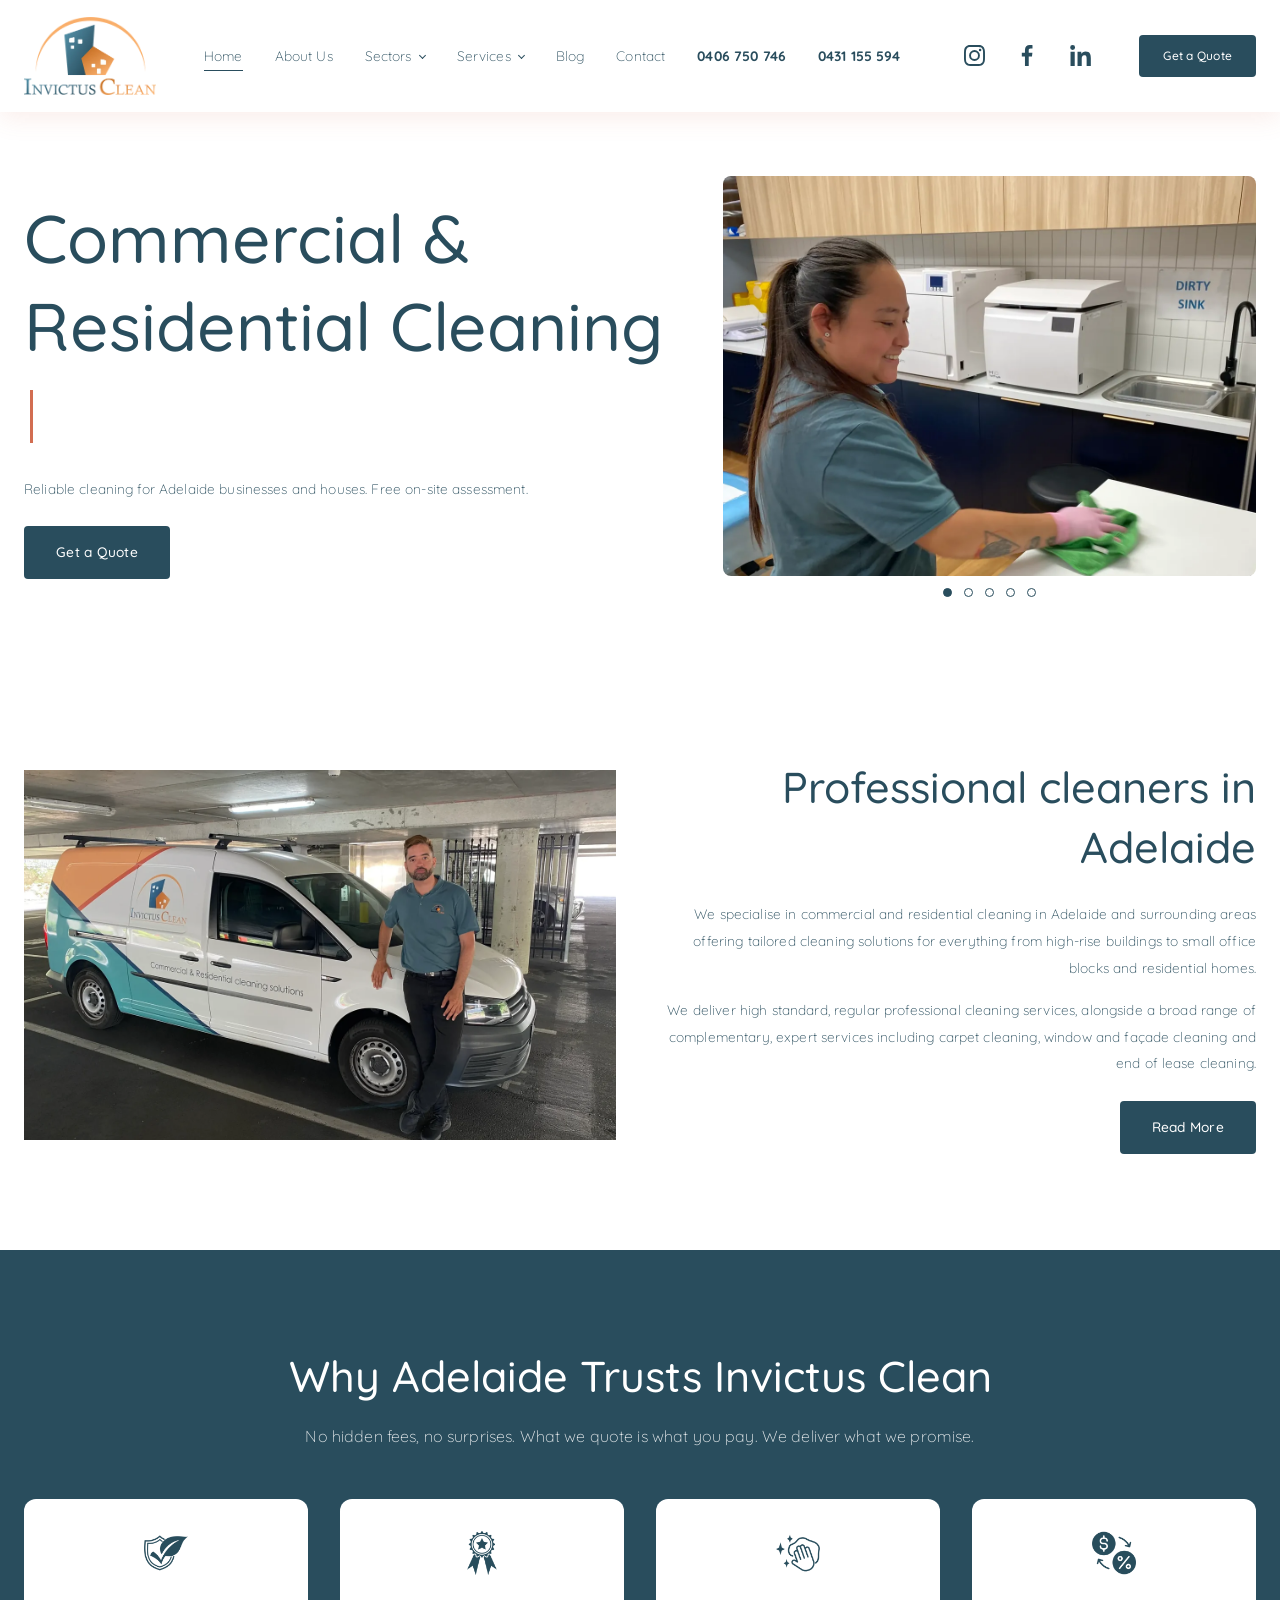
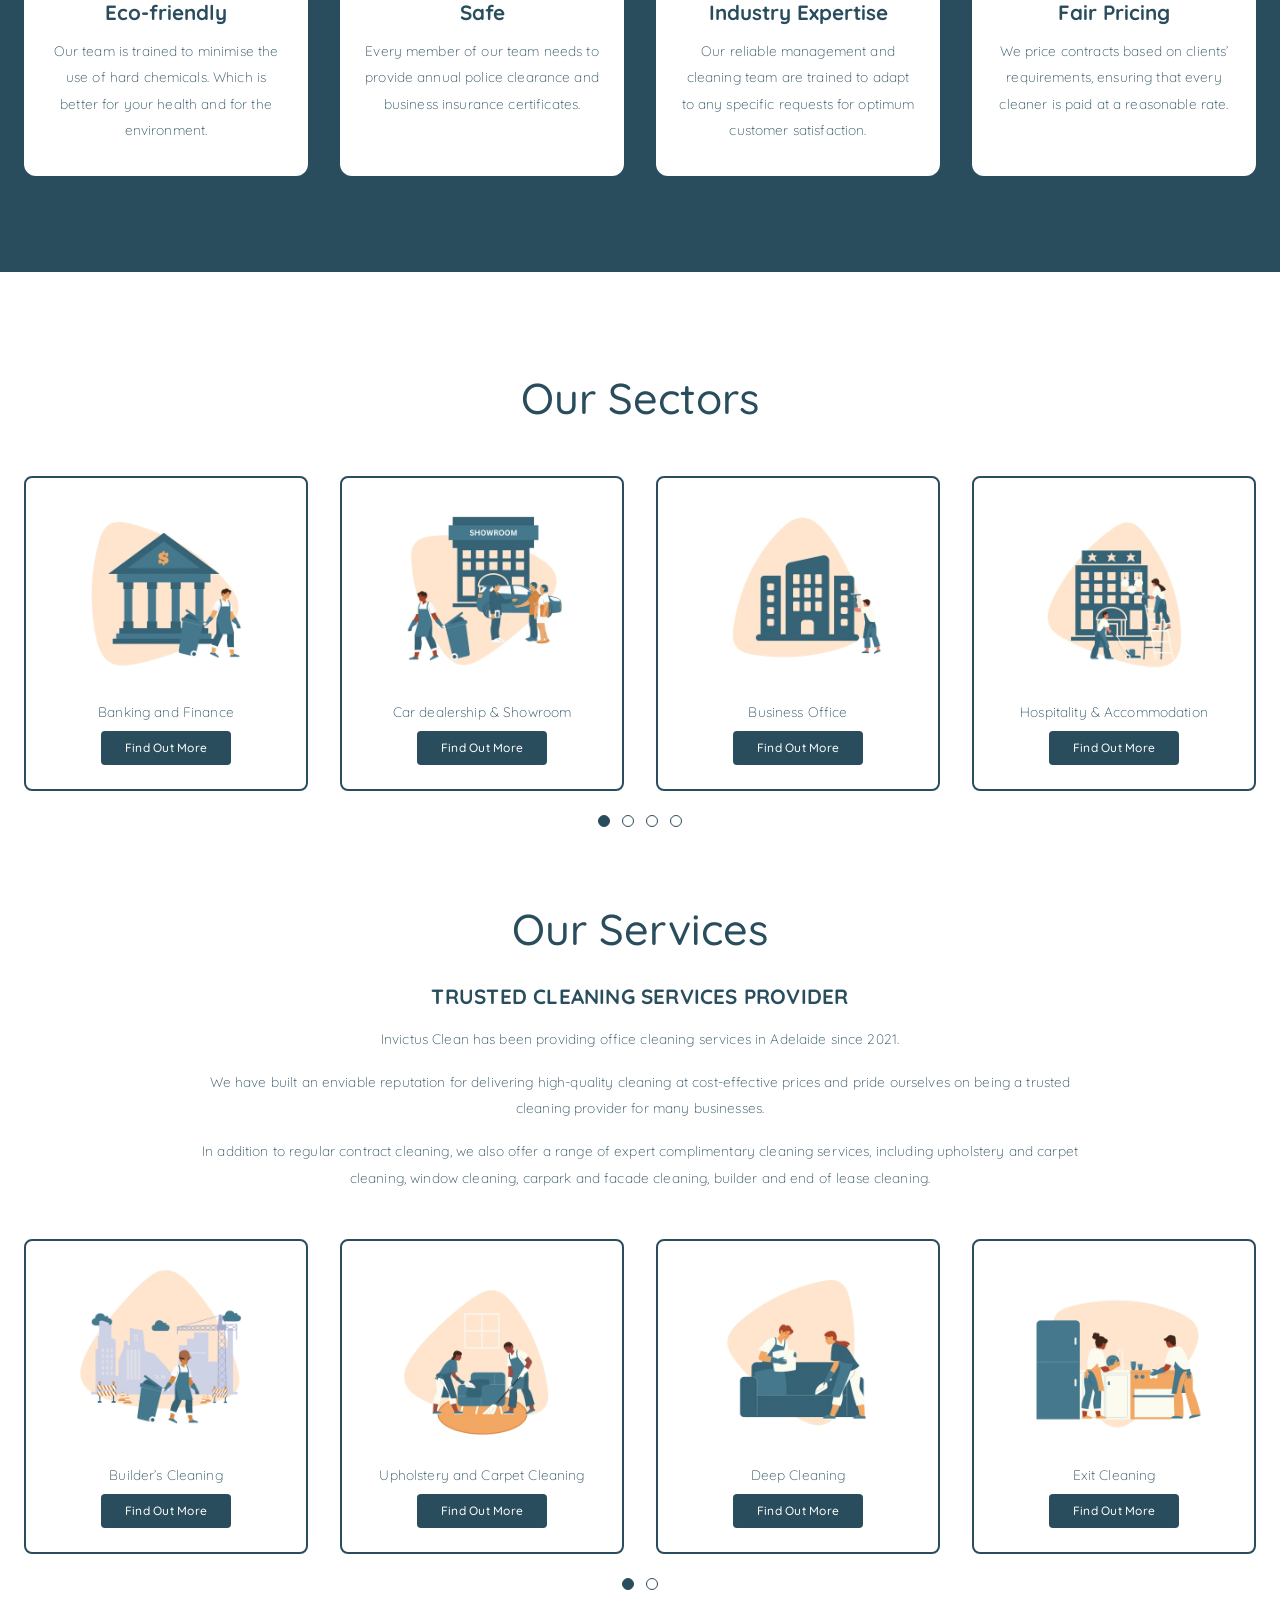
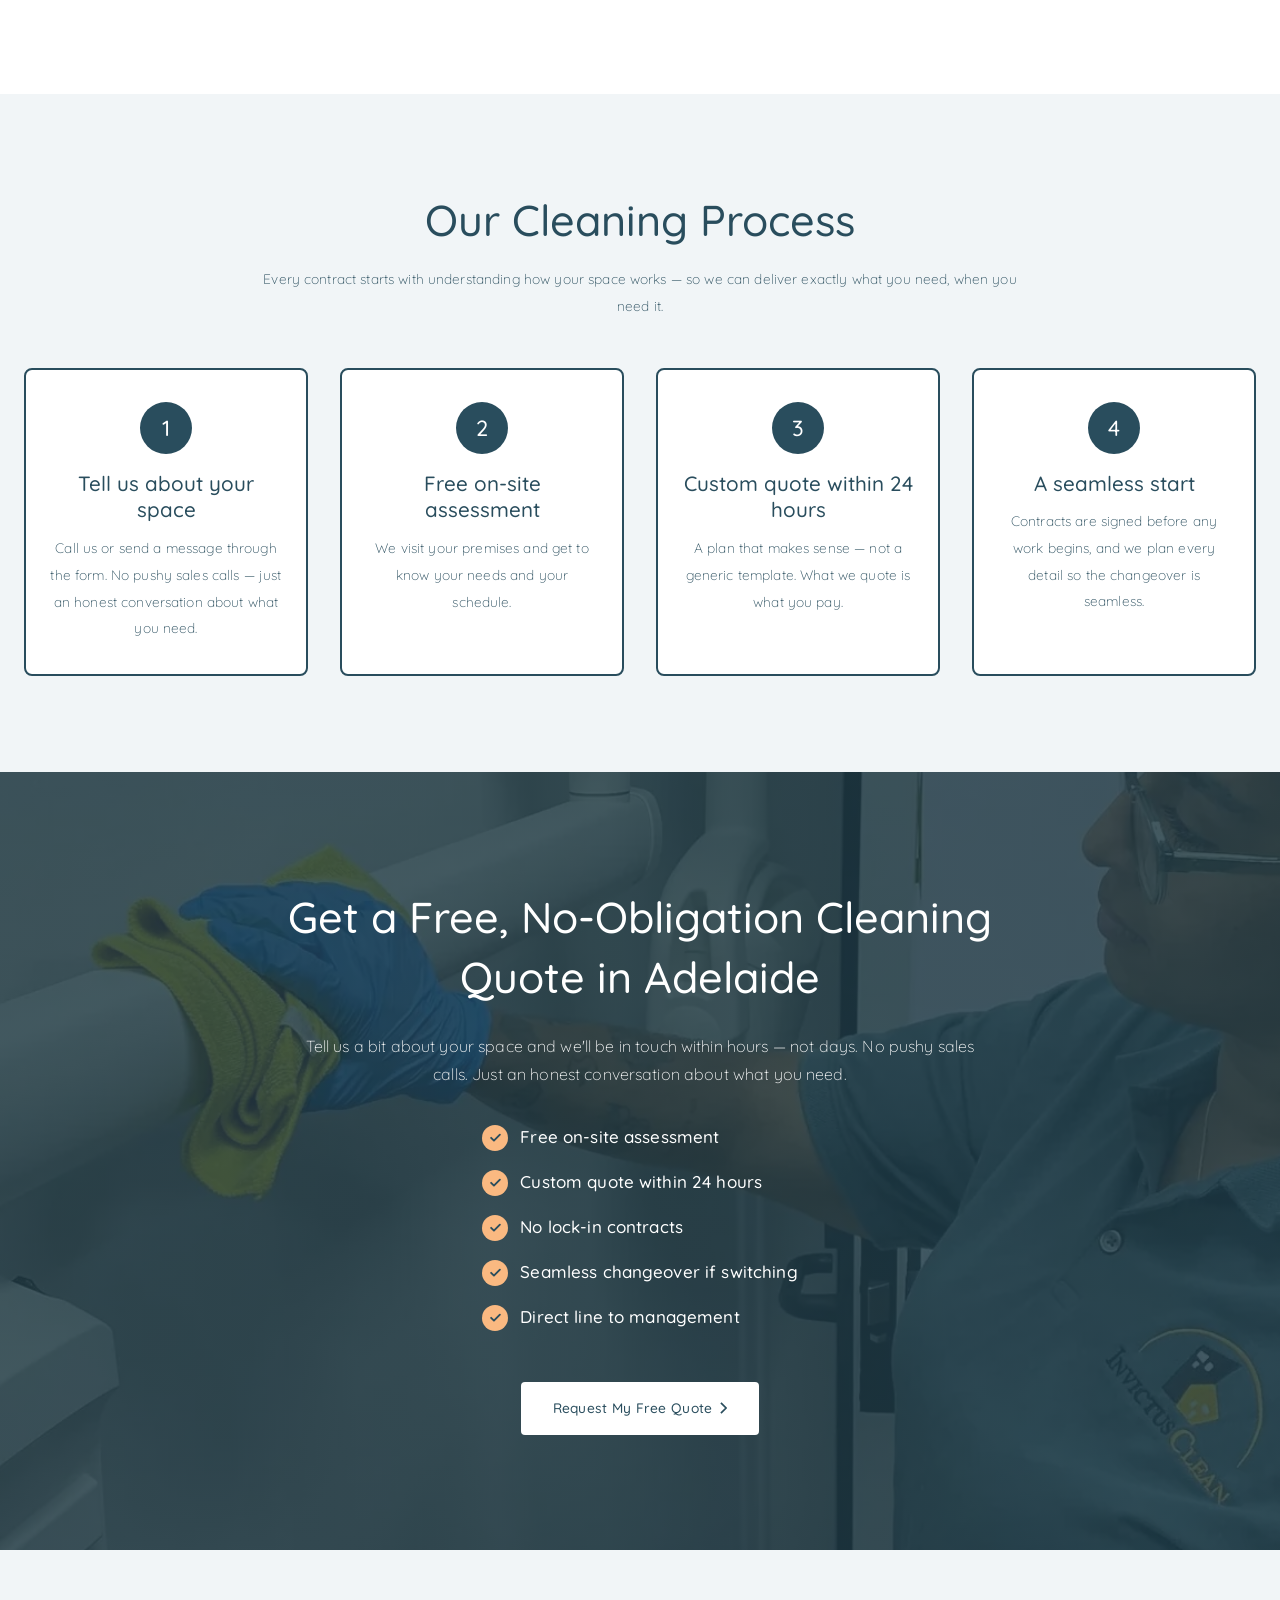
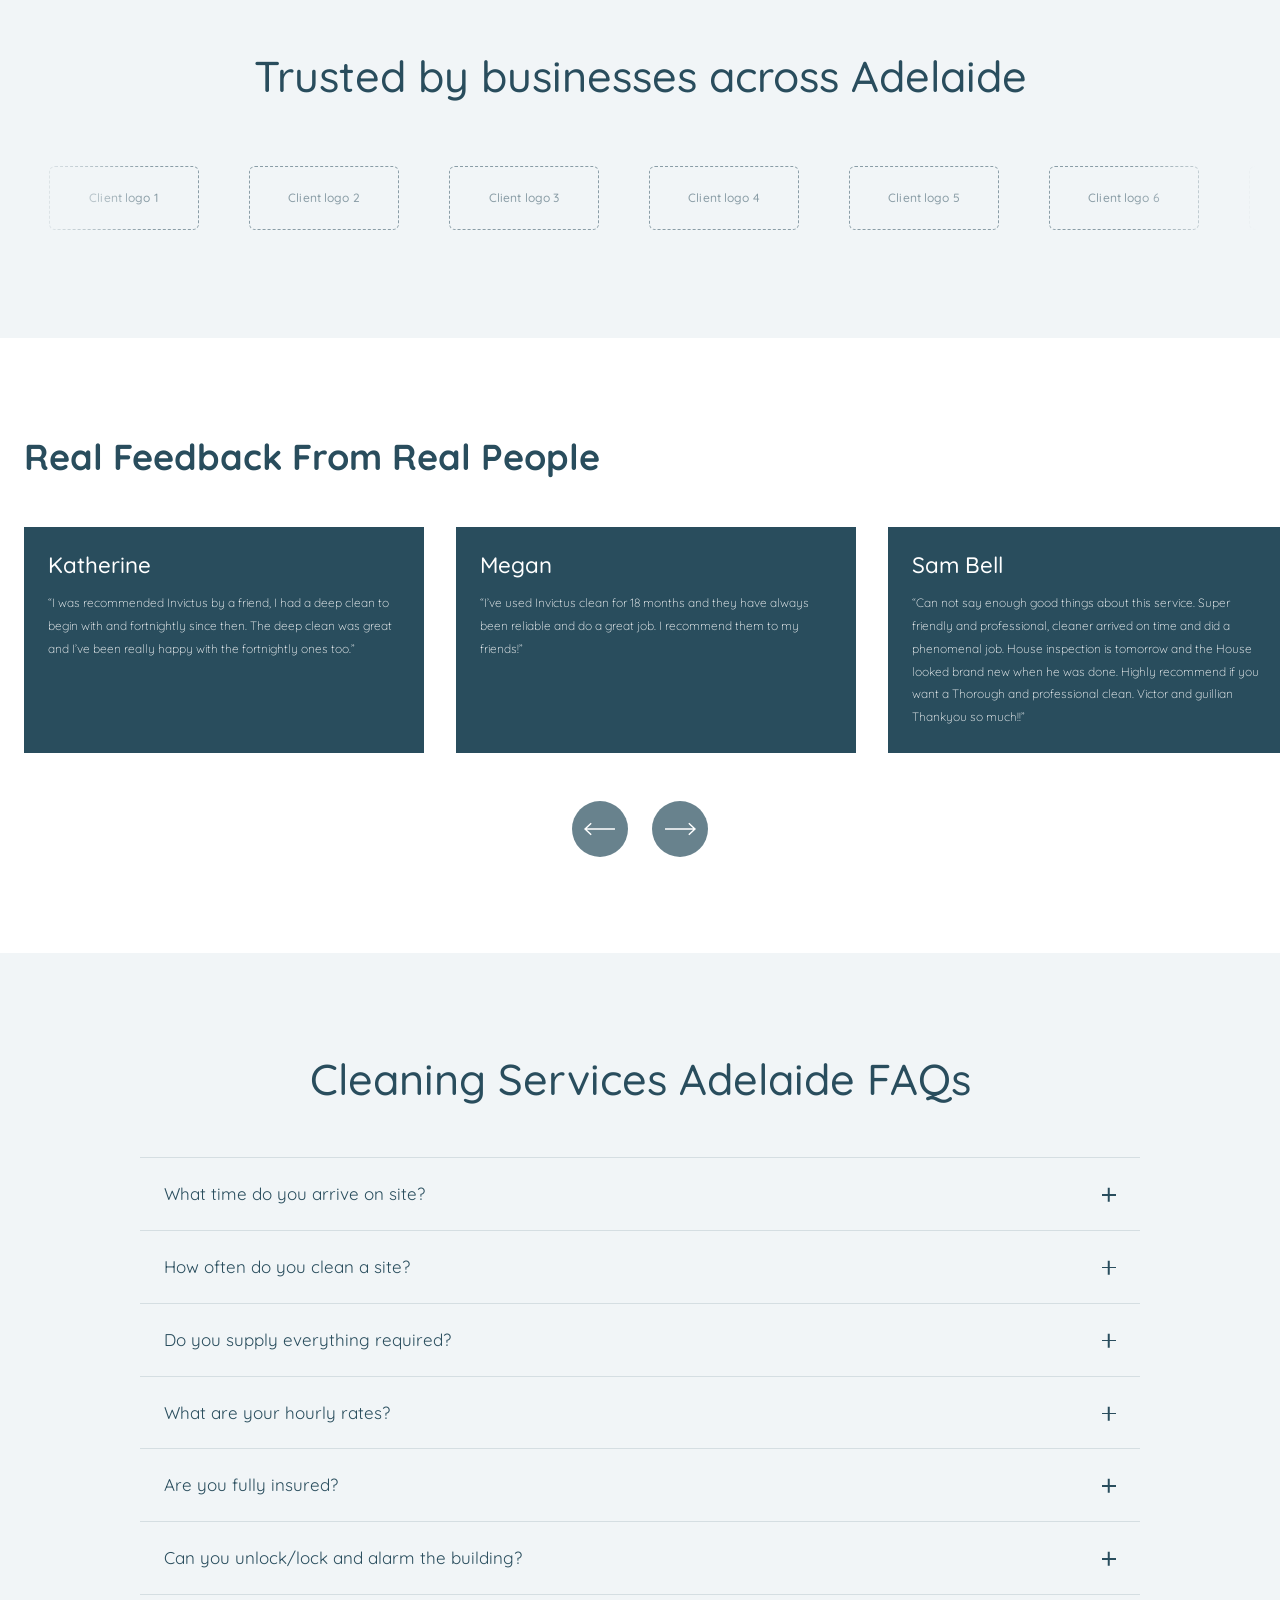
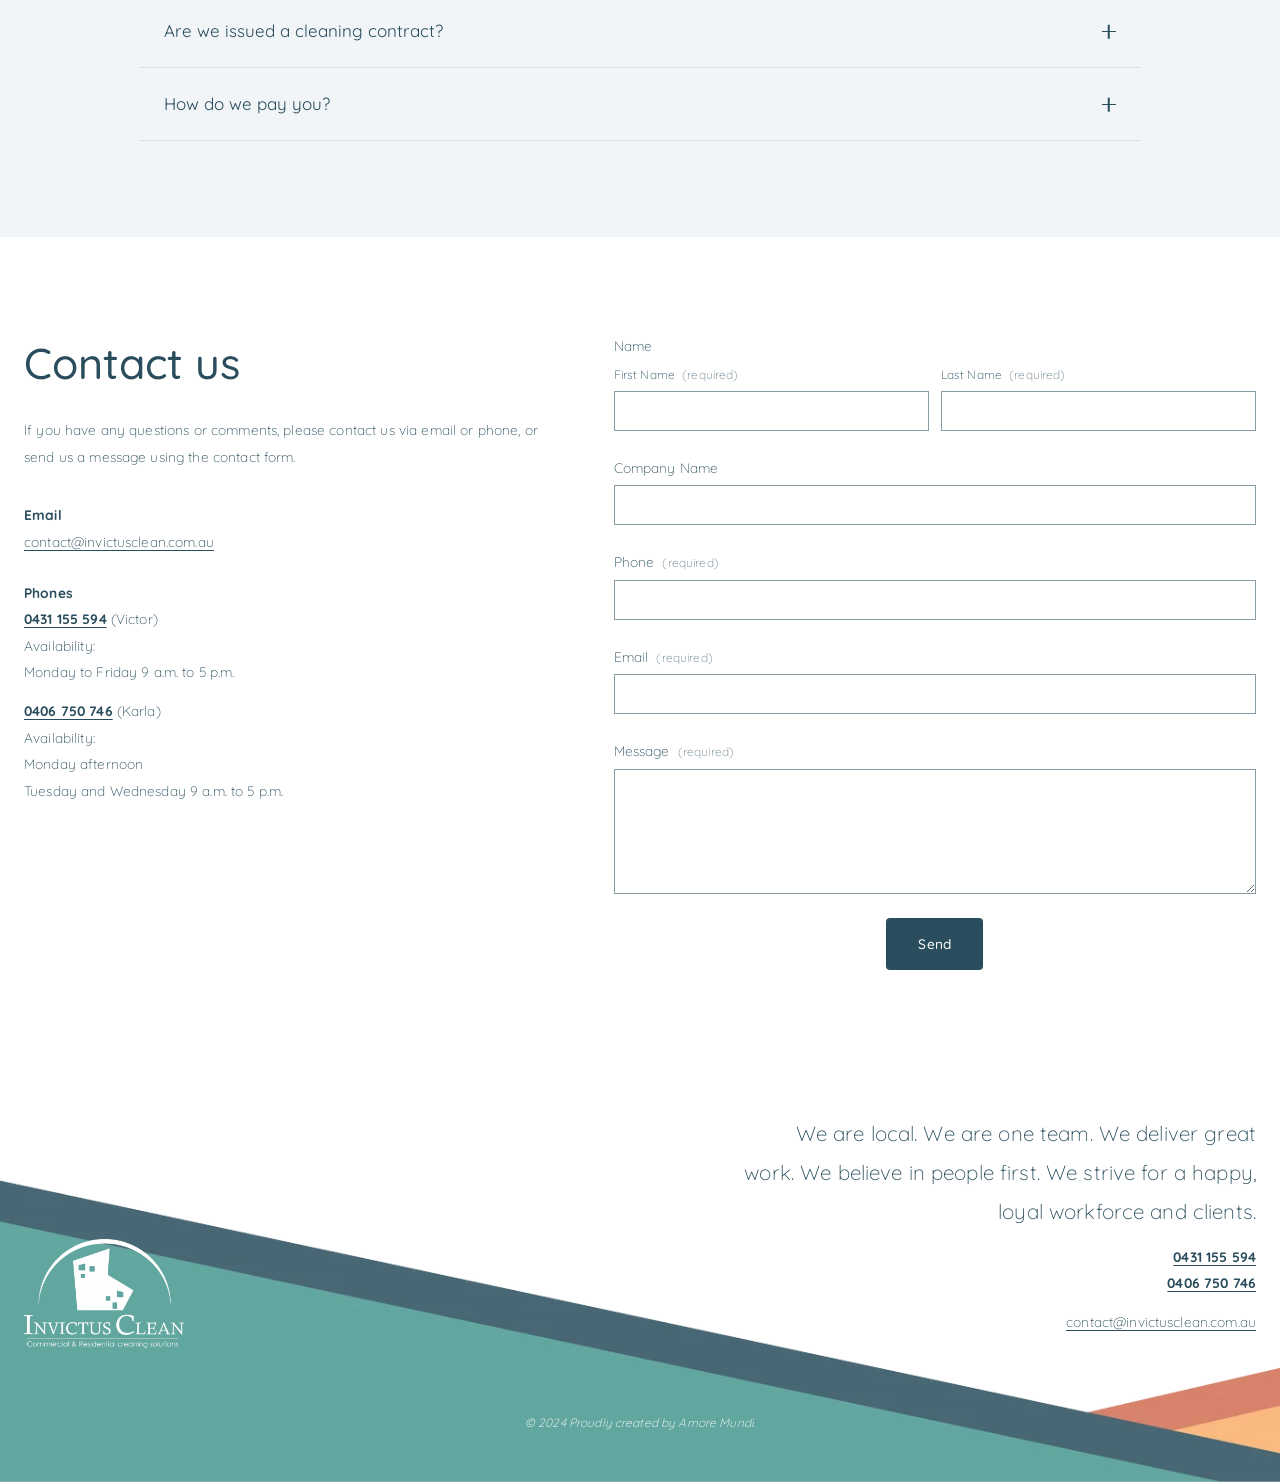
==== commit 970a16f0: "Client feedback: Home hero photo carousel, About story first - Home: hero illustration replaced by a" ====
--- a/index.html
+++ b/index.html
@@ -170,8 +170,29 @@
           </div>
         </div>
       </div>
+      <!-- v3: real photos instead of the illustration (client feedback). Same photo slider as About:
+           Elementor → Image Carousel, 1 slide, Fade, autoplay 4500ms, pause on hover No, dots only. -->
       <div class="ic-hero__media">
-        <img src="images/home-hero.webp" alt="Commercial cleaning illustration for Adelaide homes and businesses" width="1400" height="670" fetchpriority="high">
+        <div class="ic-slider ic-slider--hero" data-slider aria-roledescription="carousel" aria-label="Our team at work across Adelaide">
+          <div class="ic-slider__viewport">
+            <figure class="ic-slider__slide is-active" aria-roledescription="slide" aria-label="1 of 5">
+              <img src="images/home-hero-01-clinic-bench.webp" alt="Invictus Clean cleaner wiping a clinic benchtop" width="1200" height="900" fetchpriority="high">
+            </figure>
+            <figure class="ic-slider__slide" aria-roledescription="slide" aria-label="2 of 5">
+              <img src="images/home-hero-02-upholstery.webp" alt="Upholstery being deep cleaned with a steam extractor" width="1200" height="900" loading="lazy">
+            </figure>
+            <figure class="ic-slider__slide" aria-roledescription="slide" aria-label="3 of 5">
+              <img src="images/home-hero-03-dental-clinic.webp" alt="Invictus Clean cleaner disinfecting a dental chair" width="1200" height="900" loading="lazy">
+            </figure>
+            <figure class="ic-slider__slide" aria-roledescription="slide" aria-label="4 of 5">
+              <img src="images/home-hero-04-residential-kitchen.webp" alt="Spotless residential kitchen in Adelaide after a clean" width="1200" height="900" loading="lazy">
+            </figure>
+            <figure class="ic-slider__slide" aria-roledescription="slide" aria-label="5 of 5">
+              <img src="images/home-hero-05-outdoor-area.webp" alt="Invictus Clean team member cleaning an outdoor play area" width="1200" height="900" loading="lazy">
+            </figure>
+          </div>
+          <div class="ic-slider__dots" data-slider-dots></div>
+        </div>
       </div>
     </div>
   </section>
--- a/css/style.css
+++ b/css/style.css
@@ -369,6 +369,7 @@
 .ic-slider__viewport {
   position: relative;
   aspect-ratio: 4 / 3;
+  border-radius: var(--ic-radius-md);
   overflow: hidden;
   touch-action: pan-y;
 }
@@ -1023,25 +1024,29 @@
   .ic-contact__grid { grid-template-columns: 1fr; }
 }
 
-/* ---------- ABOUT · Hero (intro, photo slider, vision / mission / values) ---------- */
+/* ---------- ABOUT · Hero (title + story | photo slider) ---------- */
 .ic-about-hero__grid {
   display: grid;
   grid-template-columns: repeat(2, minmax(0, 1fr));
-  grid-template-rows: auto 1fr;
-  grid-template-areas:
-    "intro media"
-    "cards media";
   gap: var(--ic-space-7);
-  align-items: start;
-}
-.ic-about-hero__intro { grid-area: intro; }
-.ic-about-hero__intro p { margin-top: var(--ic-space-5); }
-.ic-about-hero__media { grid-area: media; }
-.ic-about-hero__cards {
-  grid-area: cards;
+  align-items: center;
+}
+.ic-about-hero__subtitle {
+  margin-top: var(--ic-space-5);
+  font-size: var(--ic-fs-large);
+  font-weight: 700;
+  line-height: 1.3;
+}
+.ic-about-hero__story { margin-top: var(--ic-space-4); }
+
+/* ---------- ABOUT · Vision, mission and values ---------- */
+.ic-vmv { padding-top: 0; }
+.ic-vmv__intro { max-width: 48rem; margin: var(--ic-space-4) auto 0; text-align: center; }
+.ic-vmv__cards {
   display: grid;
   grid-template-columns: repeat(2, minmax(0, 1fr));
   gap: var(--ic-gap);
+  margin-top: var(--ic-head-gap);
 }
 .ic-values-panel { margin-top: var(--ic-gap); padding: var(--ic-space-6) var(--ic-space-5); }
 .ic-values-panel__grid {
@@ -1053,15 +1058,12 @@
 .ic-values-panel__label { font-size: var(--ic-fs-body); font-weight: 700; line-height: 1.9; letter-spacing: 0.01em; }
 .ic-values-panel__grid p { margin-top: var(--ic-space-2); }
 
-.ic-about-story { padding-block: 0 var(--ic-space-7); }
-.ic-about-story .ic-text-justify { margin-top: var(--ic-space-5); }
-
 @media (max-width: 1024px) {
   .ic-values-panel__grid { grid-template-columns: repeat(2, minmax(0, 1fr)); }
 }
 @media (max-width: 767px) {
-  .ic-about-hero__grid { grid-template-columns: 1fr; grid-template-areas: "intro" "media" "cards"; gap: var(--ic-space-6); }
-  .ic-about-hero__cards,
+  .ic-about-hero__grid { grid-template-columns: 1fr; gap: var(--ic-space-6); }
+  .ic-vmv__cards,
   .ic-values-panel__grid { grid-template-columns: 1fr; }
 }
 
@@ -1238,3 +1240,6 @@
   .ic-faq-list__answer { animation: none; }
   .ic-card-carousel__viewport { scroll-behavior: auto; }
 }
+
+/* ---------- SECTOR + SERVICE · "Other sectors / services" carousel ---------- */
+.ic-related { background: var(--ic-tint); }
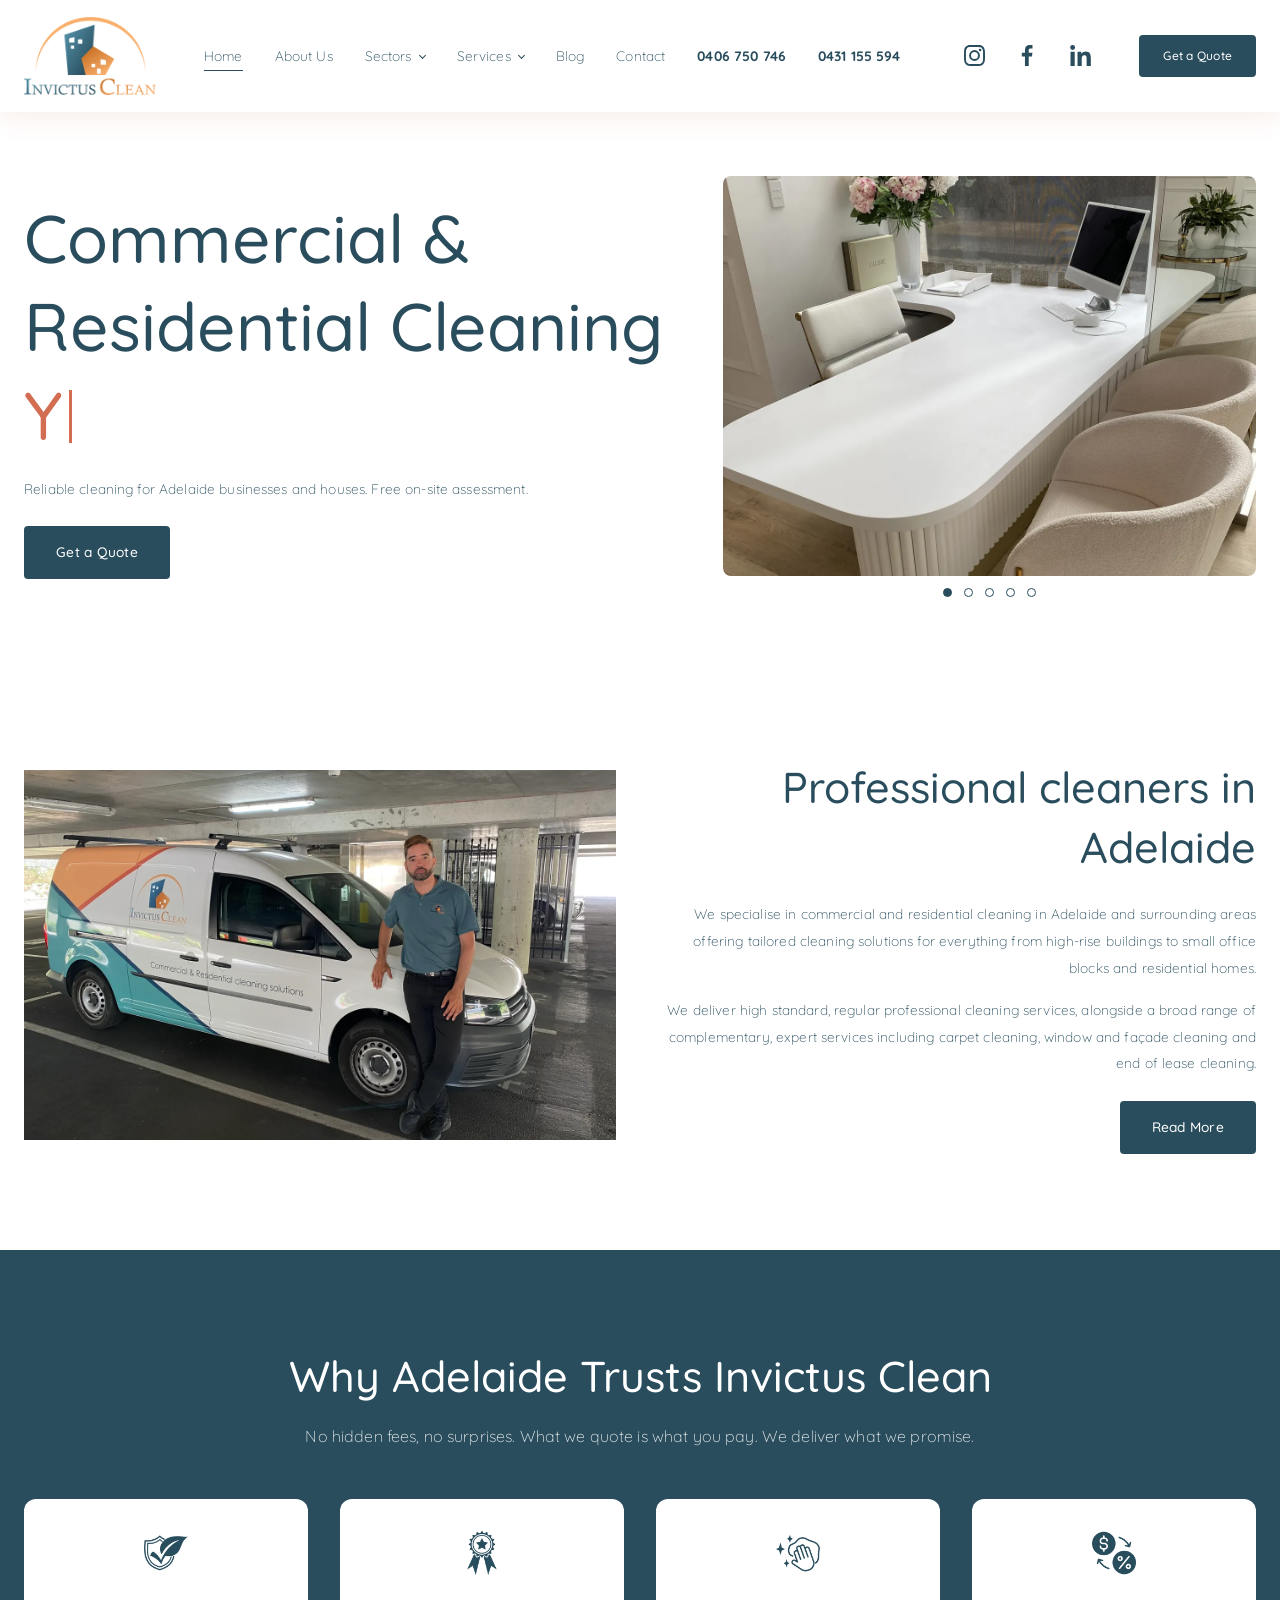
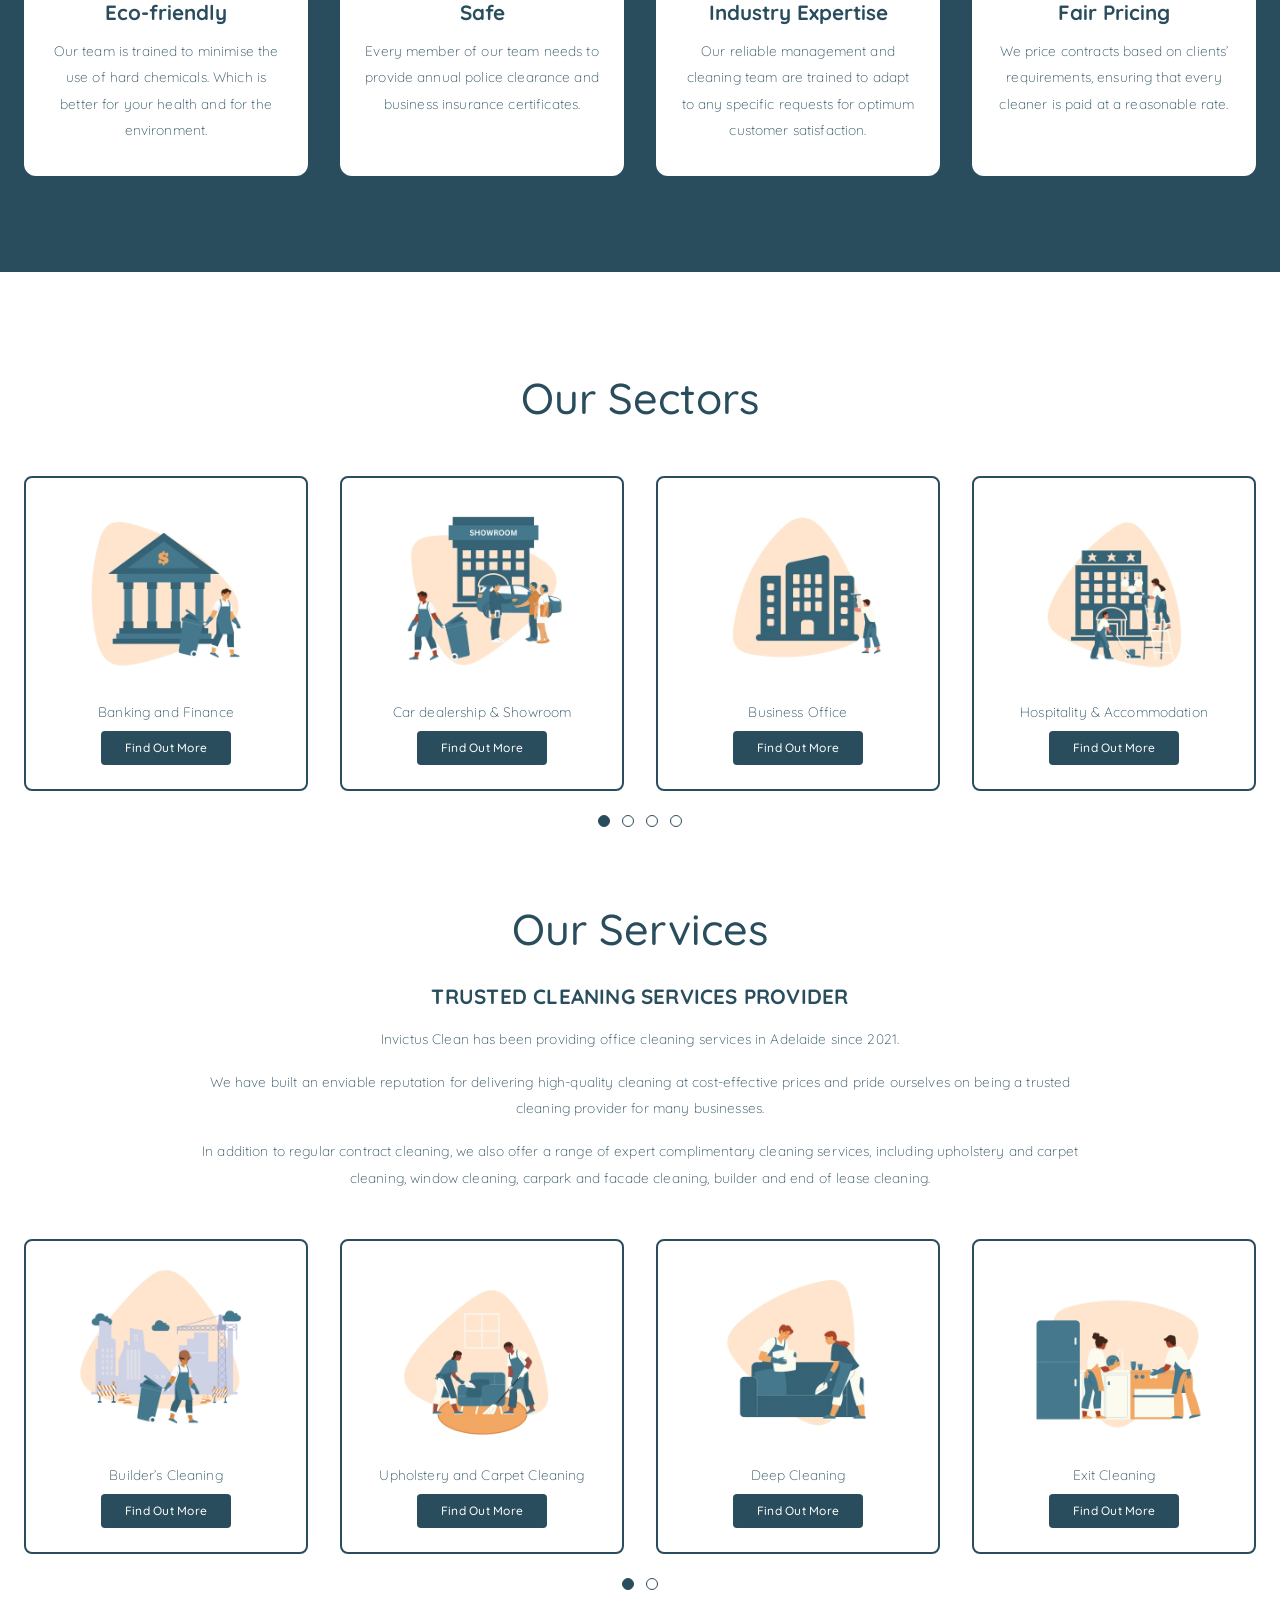
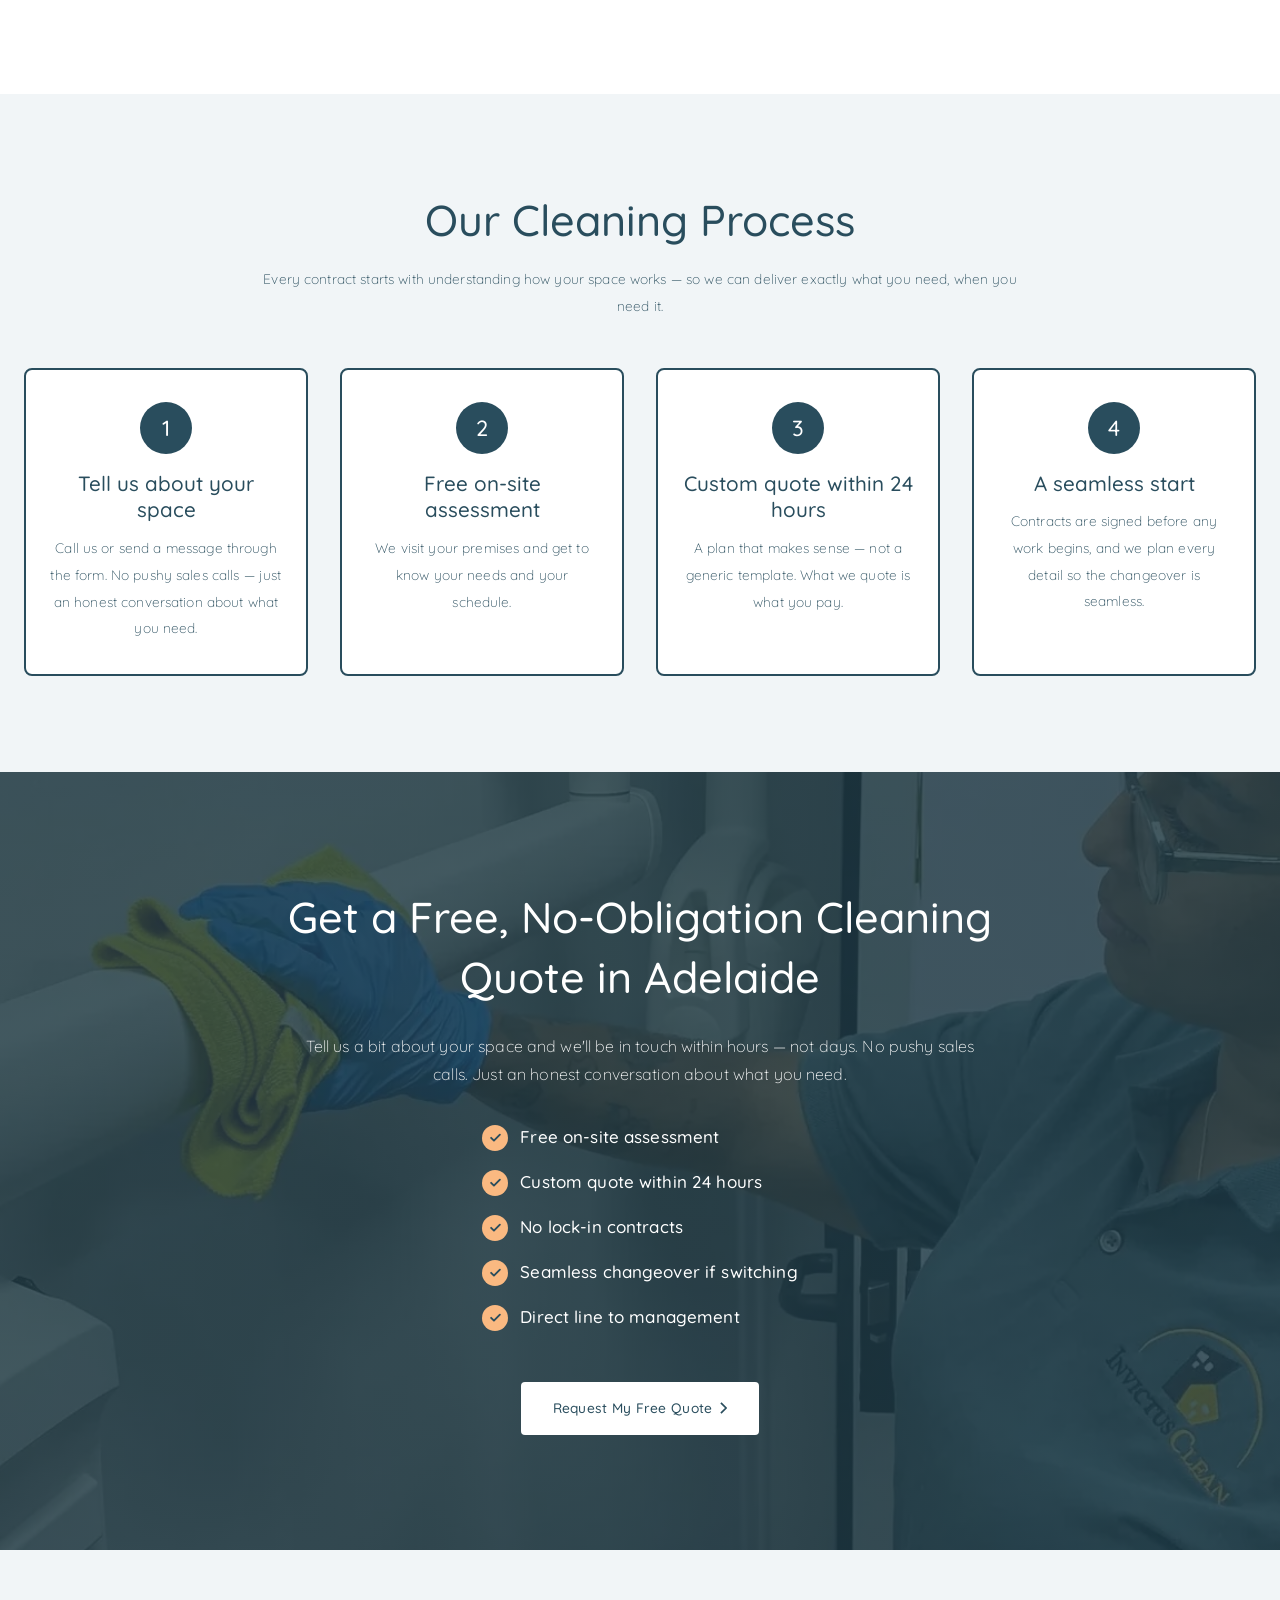
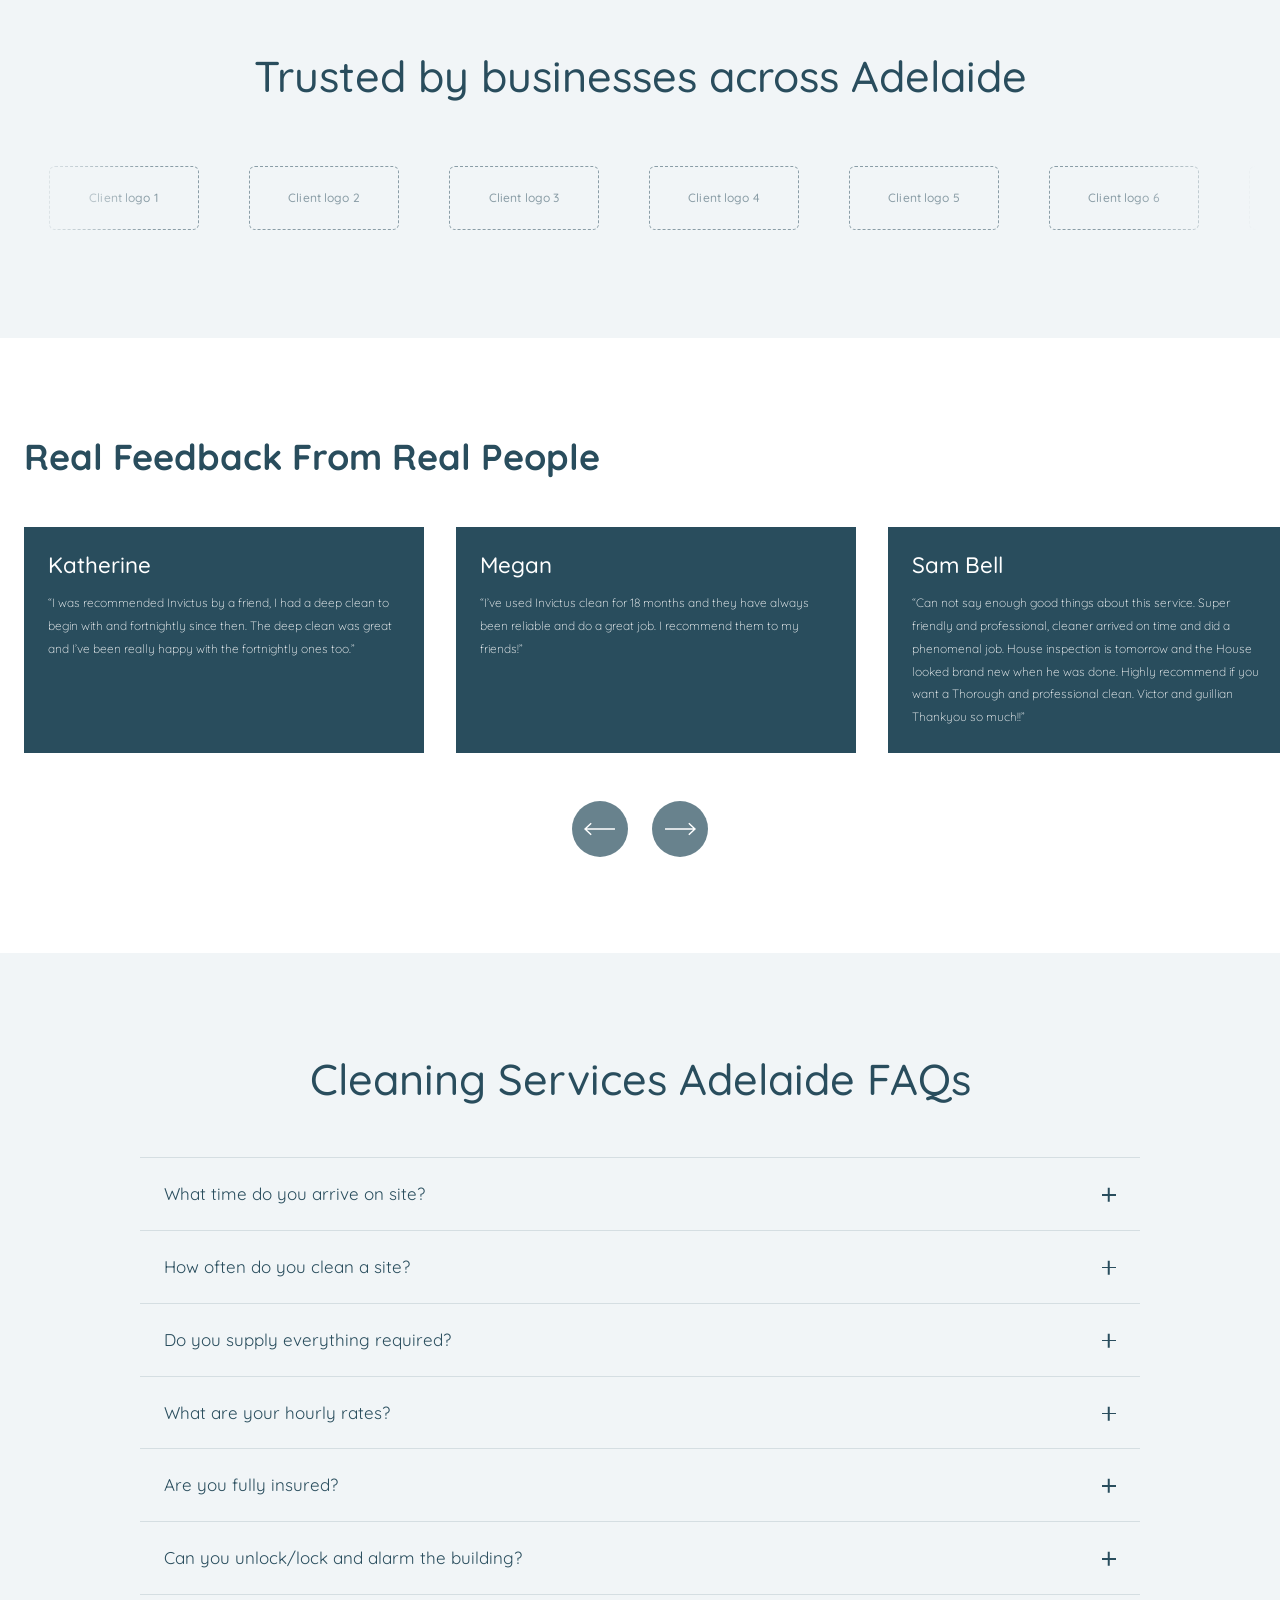
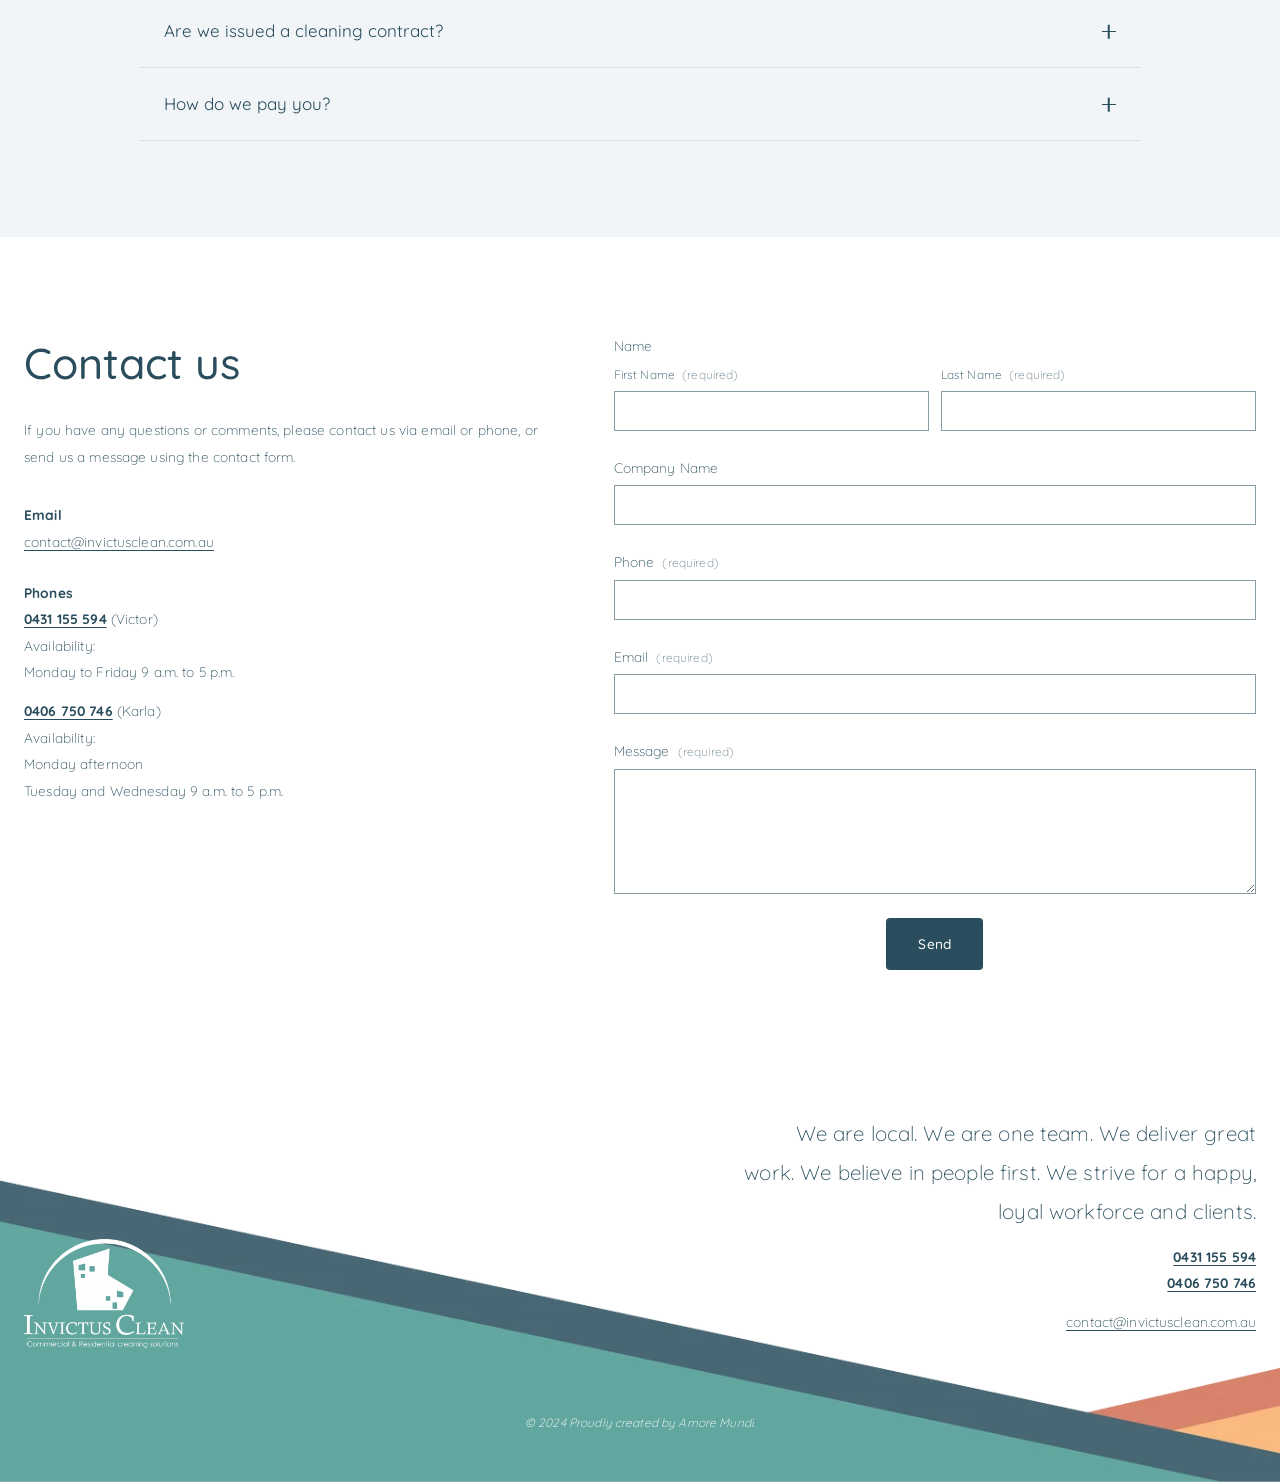
==== commit be9201a0: "Home hero carousel: clean-space photos instead of people Results on the Home, people on About (clien" ====
--- a/index.html
+++ b/index.html
@@ -170,25 +170,26 @@
           </div>
         </div>
       </div>
-      <!-- v3: real photos instead of the illustration (client feedback). Same photo slider as About:
+      <!-- v3: photos of clean spaces (results) instead of the illustration; people photos live on About.
+           Mix of commercial + residential to match the title. Same photo slider as About:
            Elementor → Image Carousel, 1 slide, Fade, autoplay 4500ms, pause on hover No, dots only. -->
       <div class="ic-hero__media">
-        <div class="ic-slider ic-slider--hero" data-slider aria-roledescription="carousel" aria-label="Our team at work across Adelaide">
+        <div class="ic-slider ic-slider--hero" data-slider aria-roledescription="carousel" aria-label="Spaces we clean across Adelaide">
           <div class="ic-slider__viewport">
             <figure class="ic-slider__slide is-active" aria-roledescription="slide" aria-label="1 of 5">
-              <img src="images/home-hero-01-clinic-bench.webp" alt="Invictus Clean cleaner wiping a clinic benchtop" width="1200" height="900" fetchpriority="high">
+              <img src="images/home-hero-01-reception-desk.webp" alt="Clean, bright reception desk after a professional clean" width="1200" height="900" fetchpriority="high">
             </figure>
             <figure class="ic-slider__slide" aria-roledescription="slide" aria-label="2 of 5">
-              <img src="images/home-hero-02-upholstery.webp" alt="Upholstery being deep cleaned with a steam extractor" width="1200" height="900" loading="lazy">
+              <img src="images/home-hero-02-open-plan-office.webp" alt="Clean open-plan office in Adelaide" width="1200" height="900" loading="lazy">
             </figure>
             <figure class="ic-slider__slide" aria-roledescription="slide" aria-label="3 of 5">
-              <img src="images/home-hero-03-dental-clinic.webp" alt="Invictus Clean cleaner disinfecting a dental chair" width="1200" height="900" loading="lazy">
+              <img src="images/home-hero-03-bedroom.webp" alt="Freshly cleaned bedroom with a made bed" width="1200" height="900" loading="lazy">
             </figure>
             <figure class="ic-slider__slide" aria-roledescription="slide" aria-label="4 of 5">
-              <img src="images/home-hero-04-residential-kitchen.webp" alt="Spotless residential kitchen in Adelaide after a clean" width="1200" height="900" loading="lazy">
+              <img src="images/home-hero-04-office-lounge.webp" alt="Clean office lounge area with a blue sofa" width="1200" height="900" loading="lazy">
             </figure>
             <figure class="ic-slider__slide" aria-roledescription="slide" aria-label="5 of 5">
-              <img src="images/home-hero-05-outdoor-area.webp" alt="Invictus Clean team member cleaning an outdoor play area" width="1200" height="900" loading="lazy">
+              <img src="images/home-hero-05-carpeted-bedroom.webp" alt="Clean carpeted bedroom in an Adelaide home" width="1200" height="900" loading="lazy">
             </figure>
           </div>
           <div class="ic-slider__dots" data-slider-dots></div>
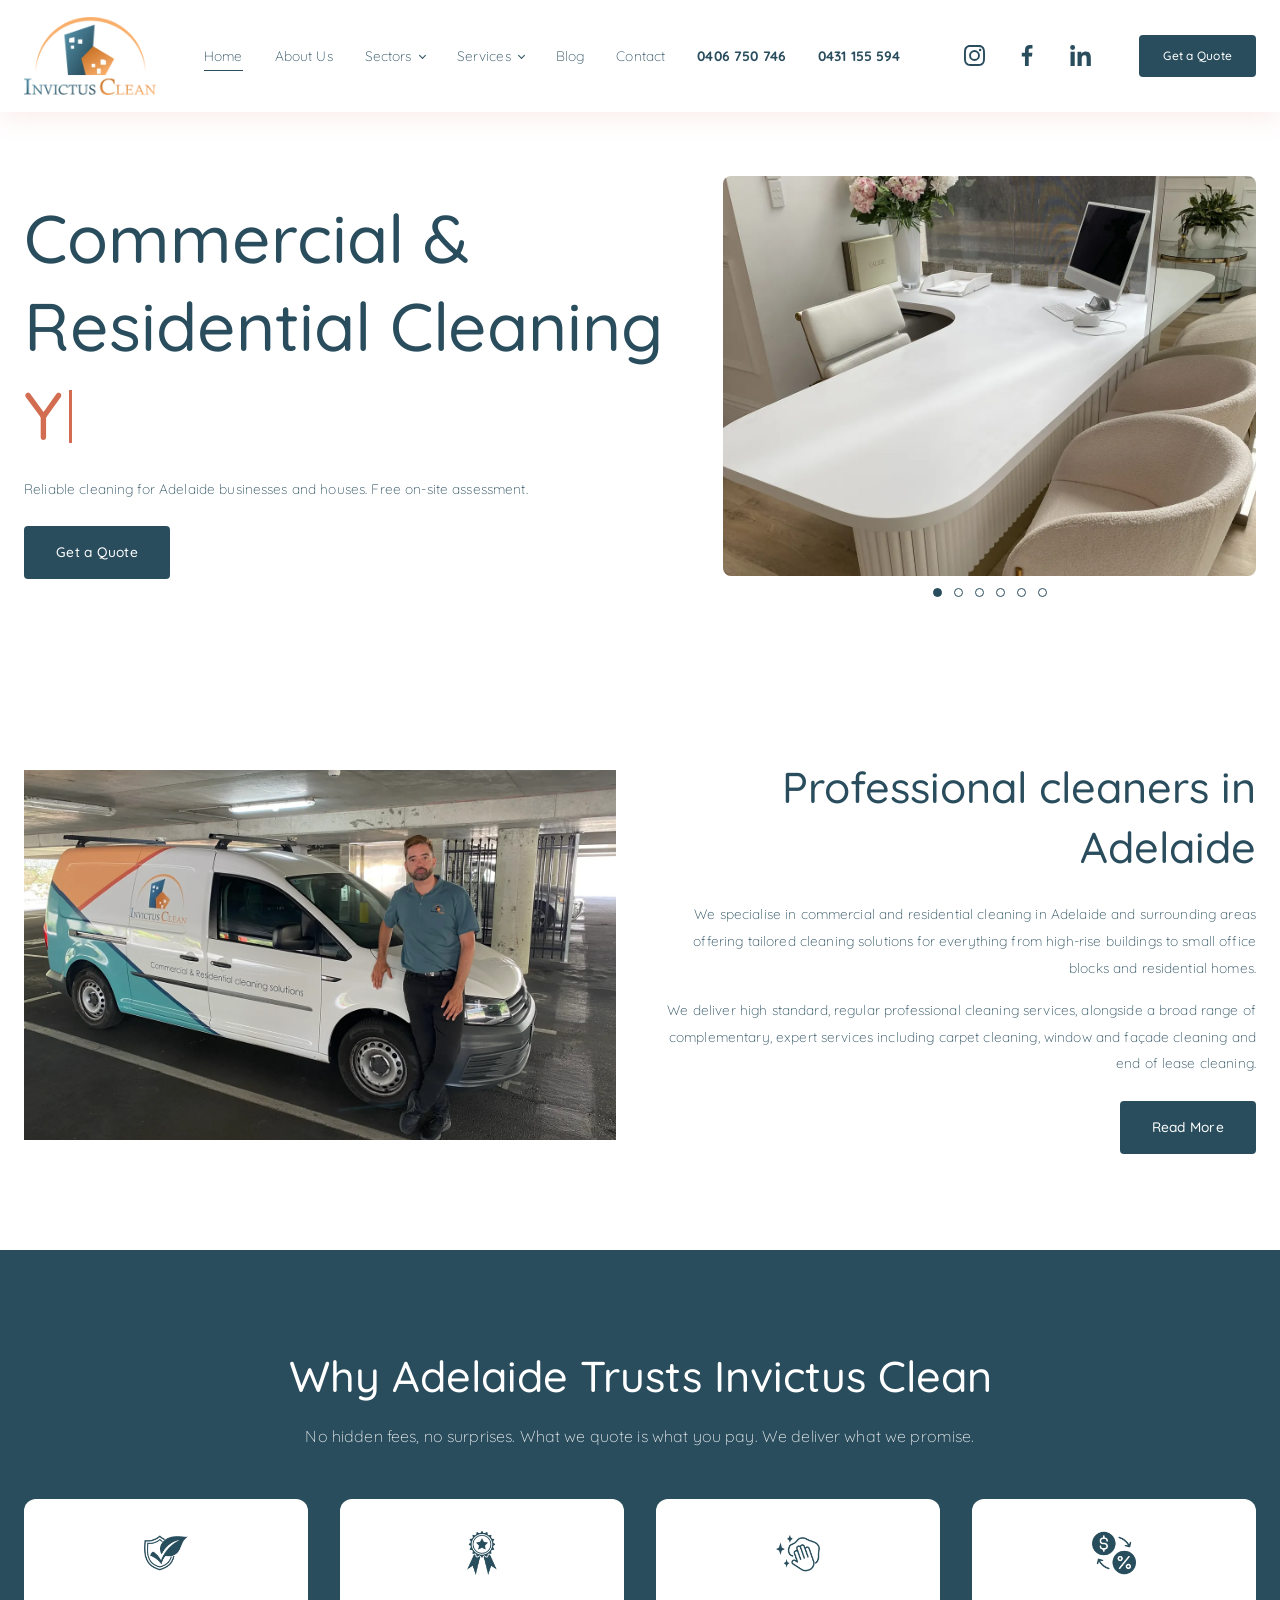
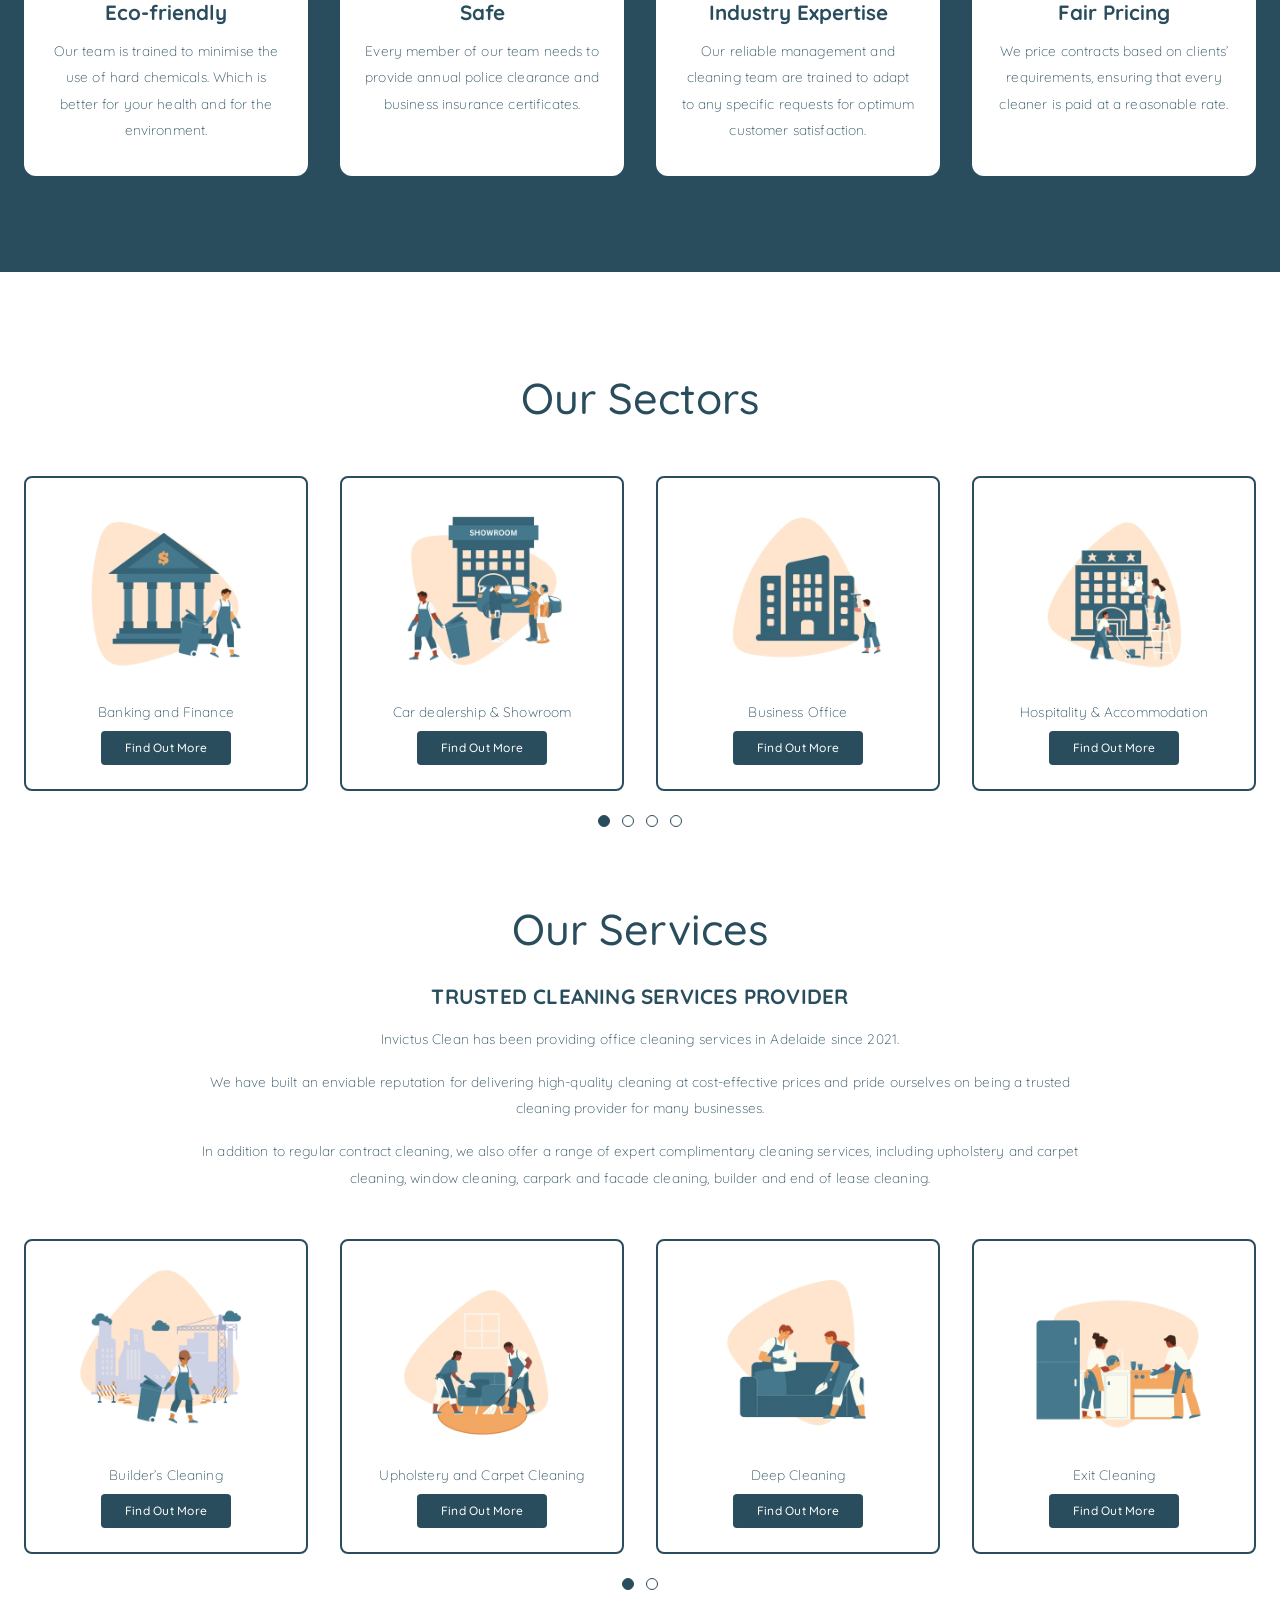
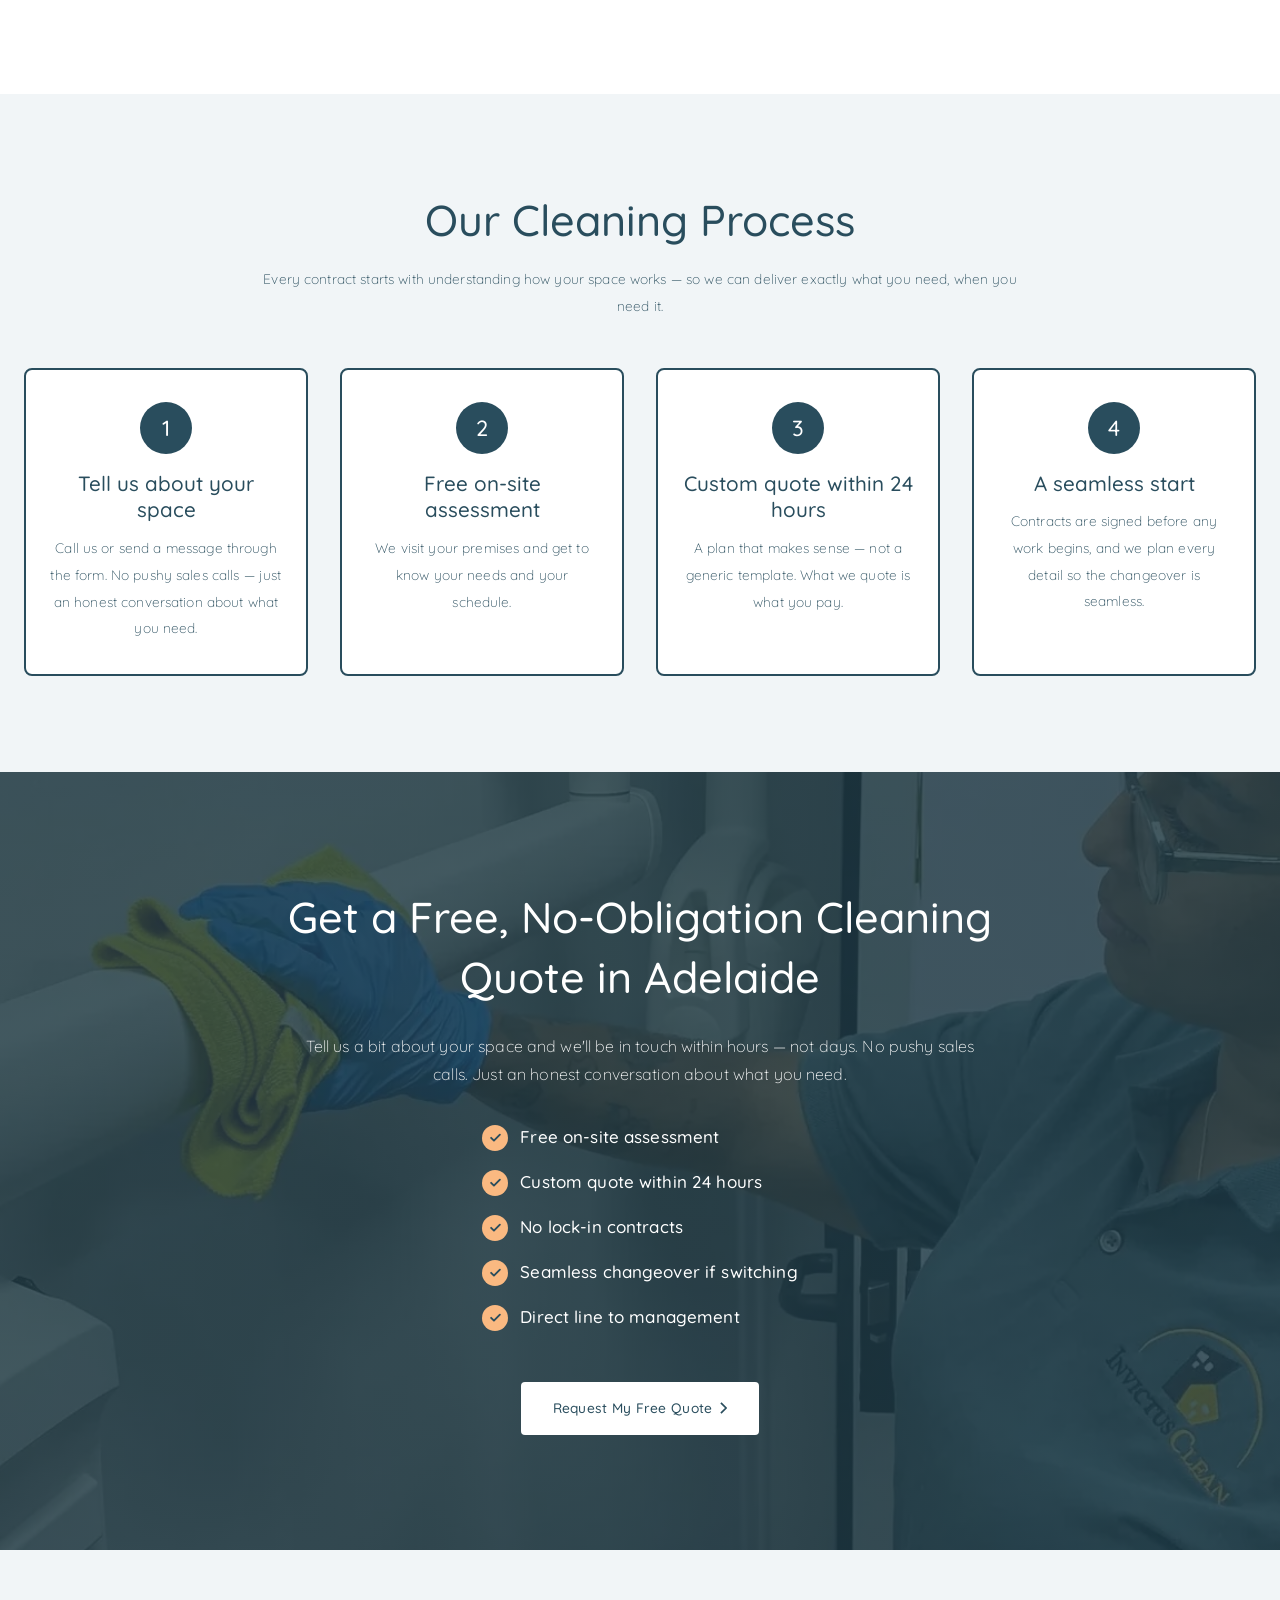
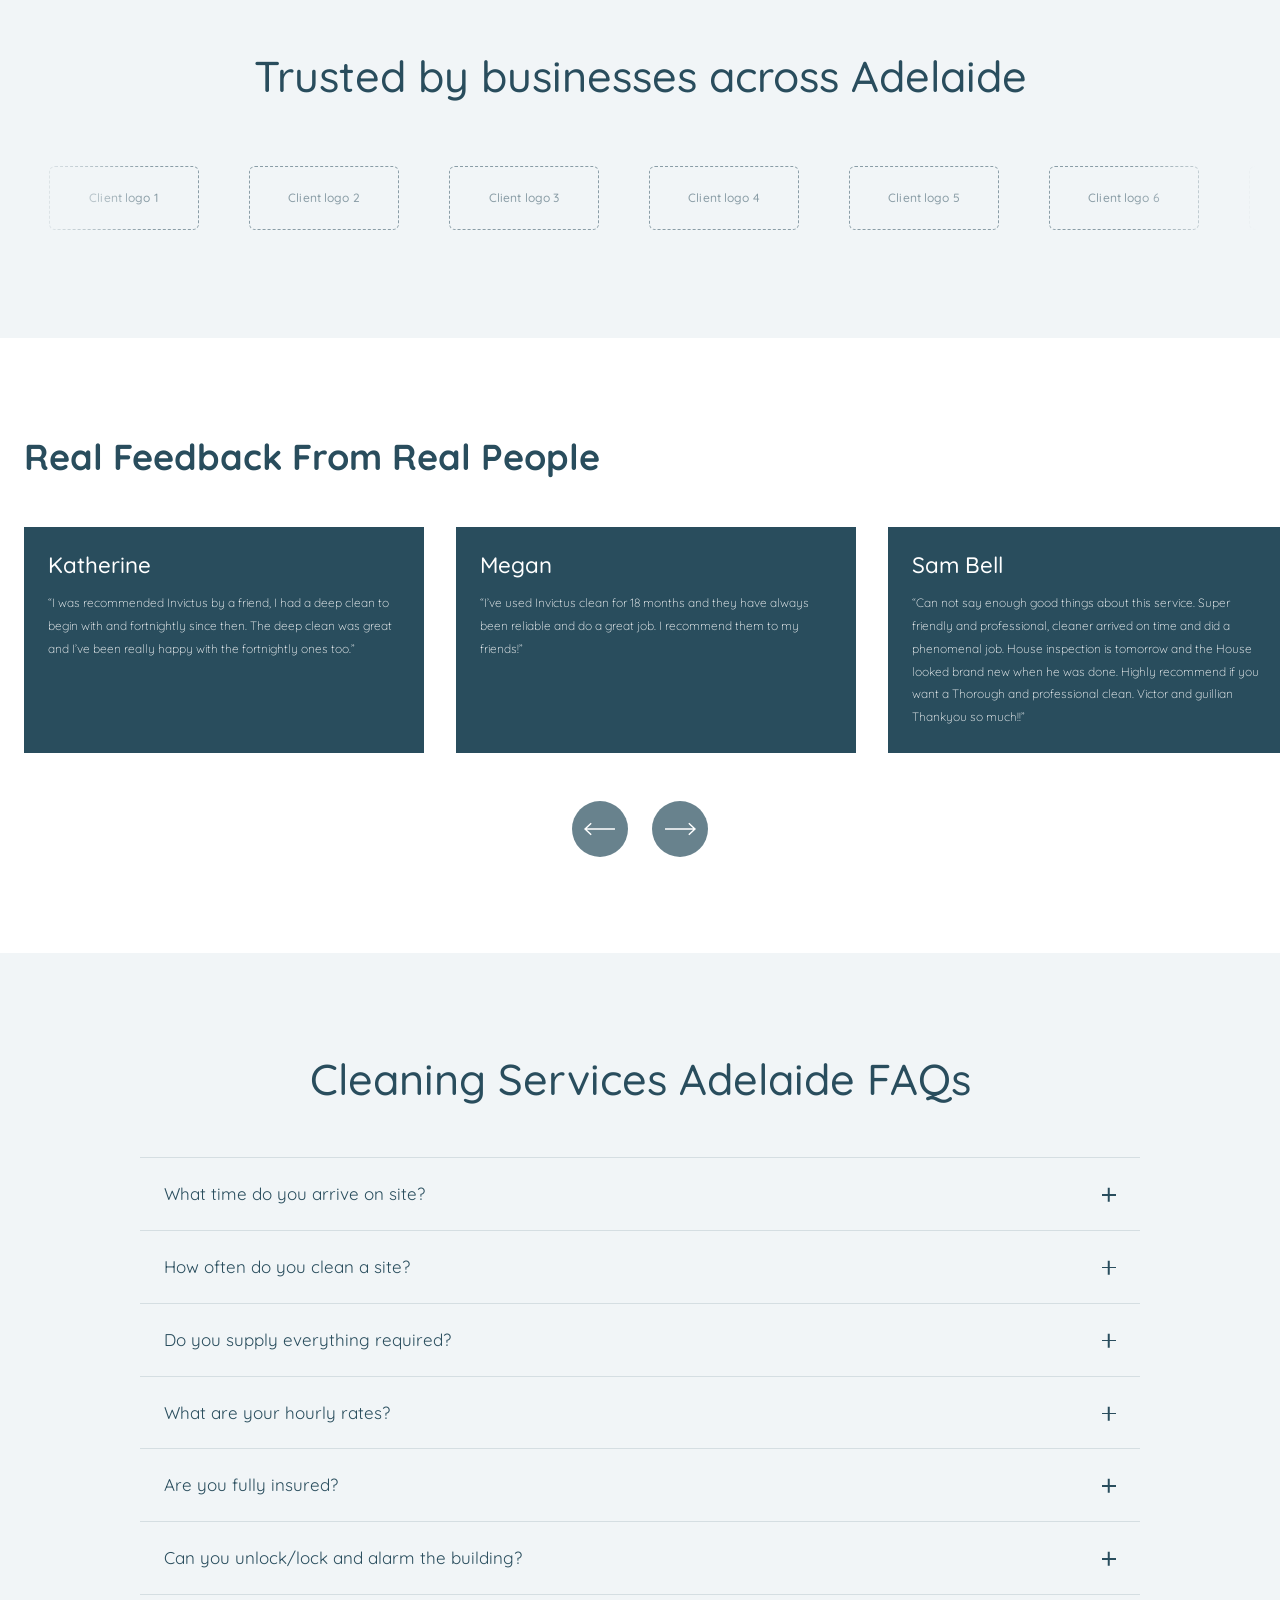
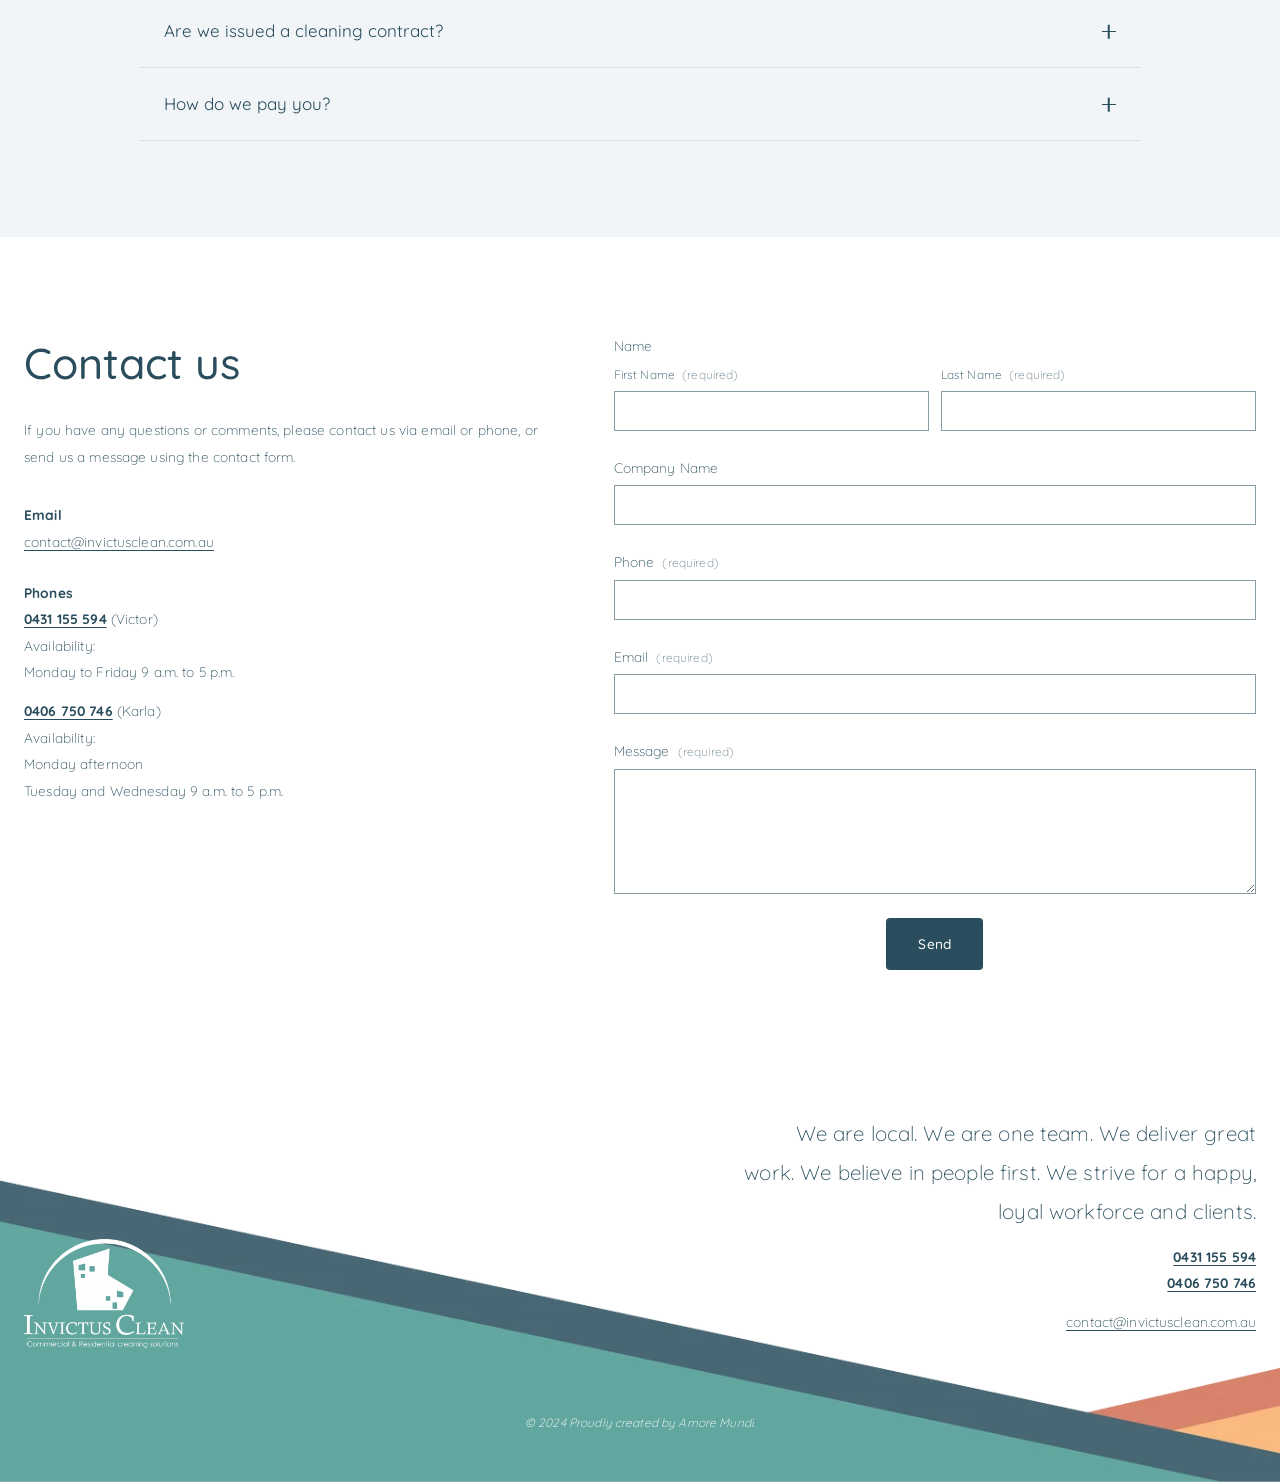
==== commit 0b1e26b0: "Home hero carousel: add carpet photo in slot 2 (6 photos) Order alternates commercial / residential " ====
--- a/index.html
+++ b/index.html
@@ -171,25 +171,28 @@
         </div>
       </div>
       <!-- v3: photos of clean spaces (results) instead of the illustration; people photos live on About.
-           Mix of commercial + residential to match the title. Same photo slider as About:
+           Alternating commercial / residential to match the title. Same photo slider as About:
            Elementor → Image Carousel, 1 slide, Fade, autoplay 4500ms, pause on hover No, dots only. -->
       <div class="ic-hero__media">
         <div class="ic-slider ic-slider--hero" data-slider aria-roledescription="carousel" aria-label="Spaces we clean across Adelaide">
           <div class="ic-slider__viewport">
-            <figure class="ic-slider__slide is-active" aria-roledescription="slide" aria-label="1 of 5">
+            <figure class="ic-slider__slide is-active" aria-roledescription="slide" aria-label="1 of 6">
               <img src="images/home-hero-01-reception-desk.webp" alt="Clean, bright reception desk after a professional clean" width="1200" height="900" fetchpriority="high">
             </figure>
-            <figure class="ic-slider__slide" aria-roledescription="slide" aria-label="2 of 5">
-              <img src="images/home-hero-02-open-plan-office.webp" alt="Clean open-plan office in Adelaide" width="1200" height="900" loading="lazy">
+            <figure class="ic-slider__slide" aria-roledescription="slide" aria-label="2 of 6">
+              <img src="images/home-hero-02-carpet-cleaning.webp" alt="Freshly cleaned carpet in a building hallway" width="1200" height="900" loading="lazy">
             </figure>
-            <figure class="ic-slider__slide" aria-roledescription="slide" aria-label="3 of 5">
-              <img src="images/home-hero-03-bedroom.webp" alt="Freshly cleaned bedroom with a made bed" width="1200" height="900" loading="lazy">
+            <figure class="ic-slider__slide" aria-roledescription="slide" aria-label="3 of 6">
+              <img src="images/home-hero-03-open-plan-office.webp" alt="Clean open-plan office in Adelaide" width="1200" height="900" loading="lazy">
             </figure>
-            <figure class="ic-slider__slide" aria-roledescription="slide" aria-label="4 of 5">
-              <img src="images/home-hero-04-office-lounge.webp" alt="Clean office lounge area with a blue sofa" width="1200" height="900" loading="lazy">
+            <figure class="ic-slider__slide" aria-roledescription="slide" aria-label="4 of 6">
+              <img src="images/home-hero-04-bedroom.webp" alt="Freshly cleaned bedroom with a made bed" width="1200" height="900" loading="lazy">
             </figure>
-            <figure class="ic-slider__slide" aria-roledescription="slide" aria-label="5 of 5">
-              <img src="images/home-hero-05-carpeted-bedroom.webp" alt="Clean carpeted bedroom in an Adelaide home" width="1200" height="900" loading="lazy">
+            <figure class="ic-slider__slide" aria-roledescription="slide" aria-label="5 of 6">
+              <img src="images/home-hero-05-office-lounge.webp" alt="Clean office lounge area with a blue sofa" width="1200" height="900" loading="lazy">
+            </figure>
+            <figure class="ic-slider__slide" aria-roledescription="slide" aria-label="6 of 6">
+              <img src="images/home-hero-06-carpeted-bedroom.webp" alt="Clean carpeted bedroom in an Adelaide home" width="1200" height="900" loading="lazy">
             </figure>
           </div>
           <div class="ic-slider__dots" data-slider-dots></div>
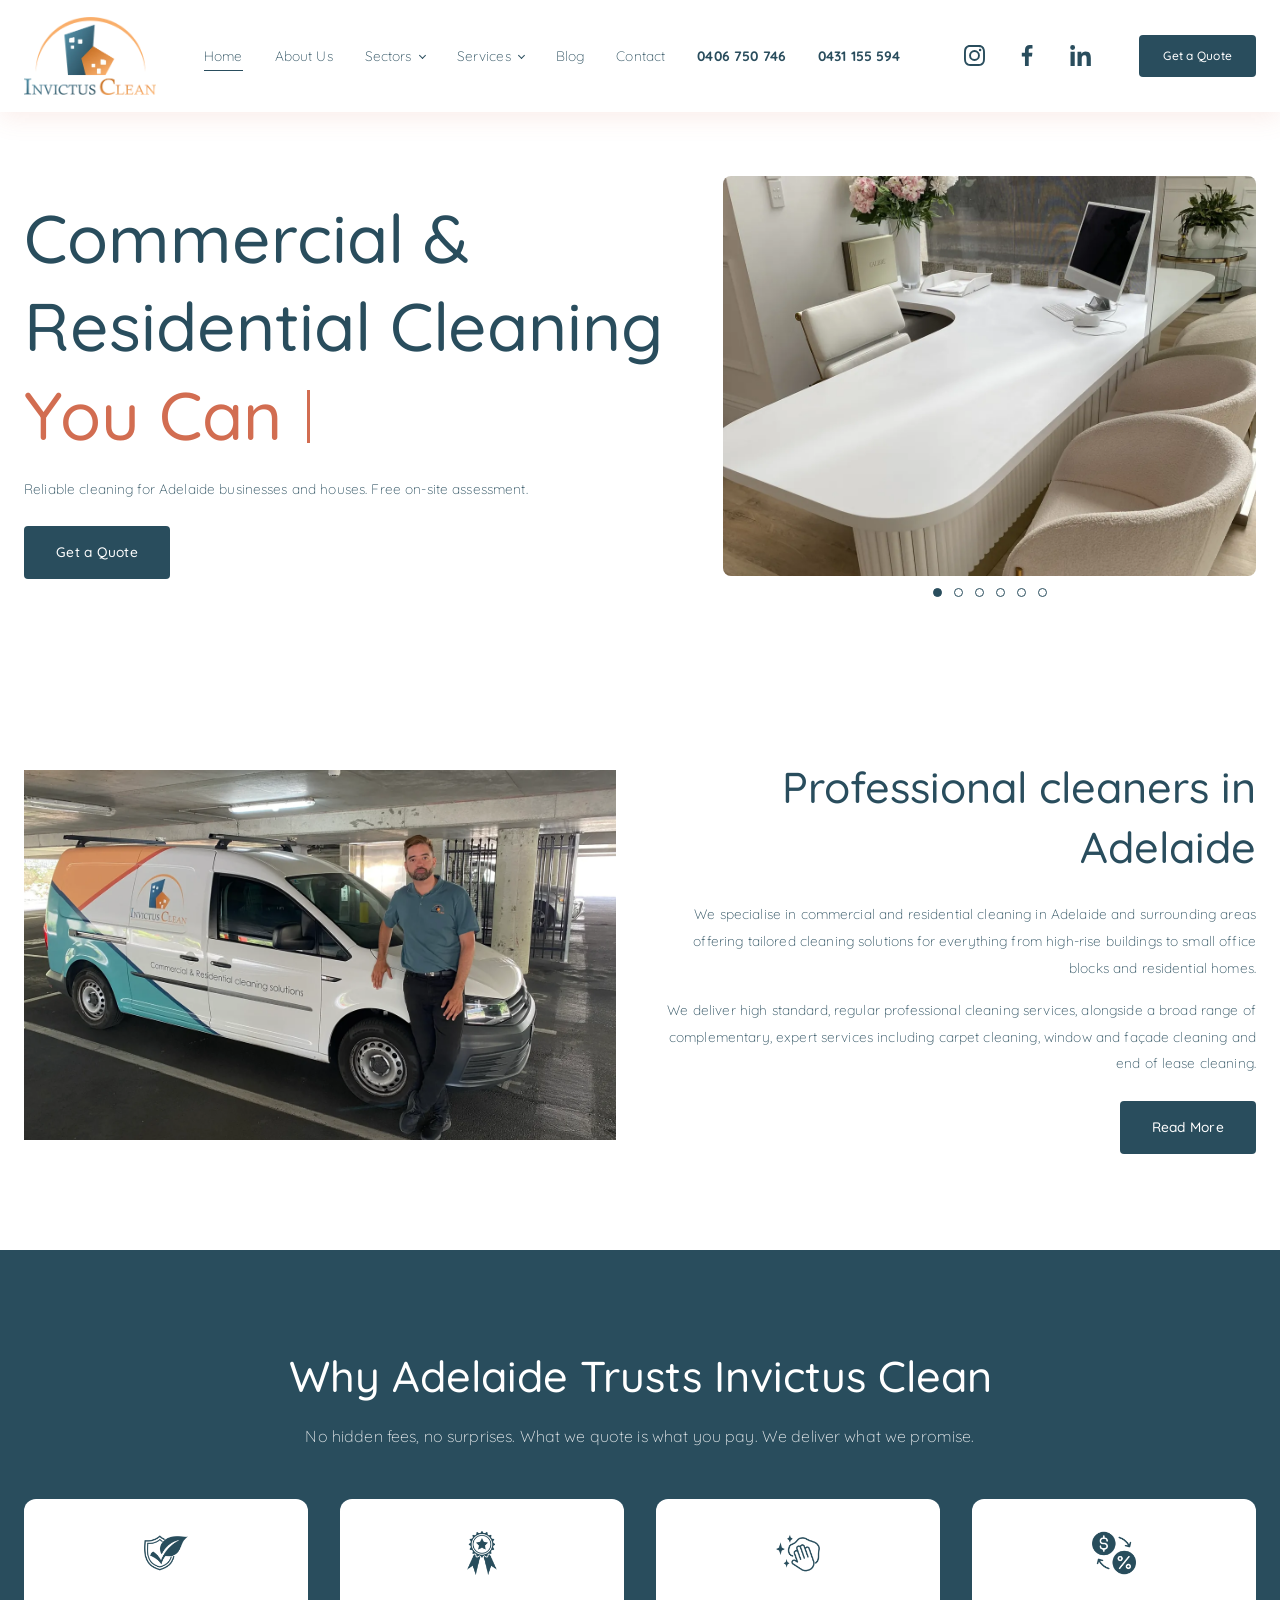
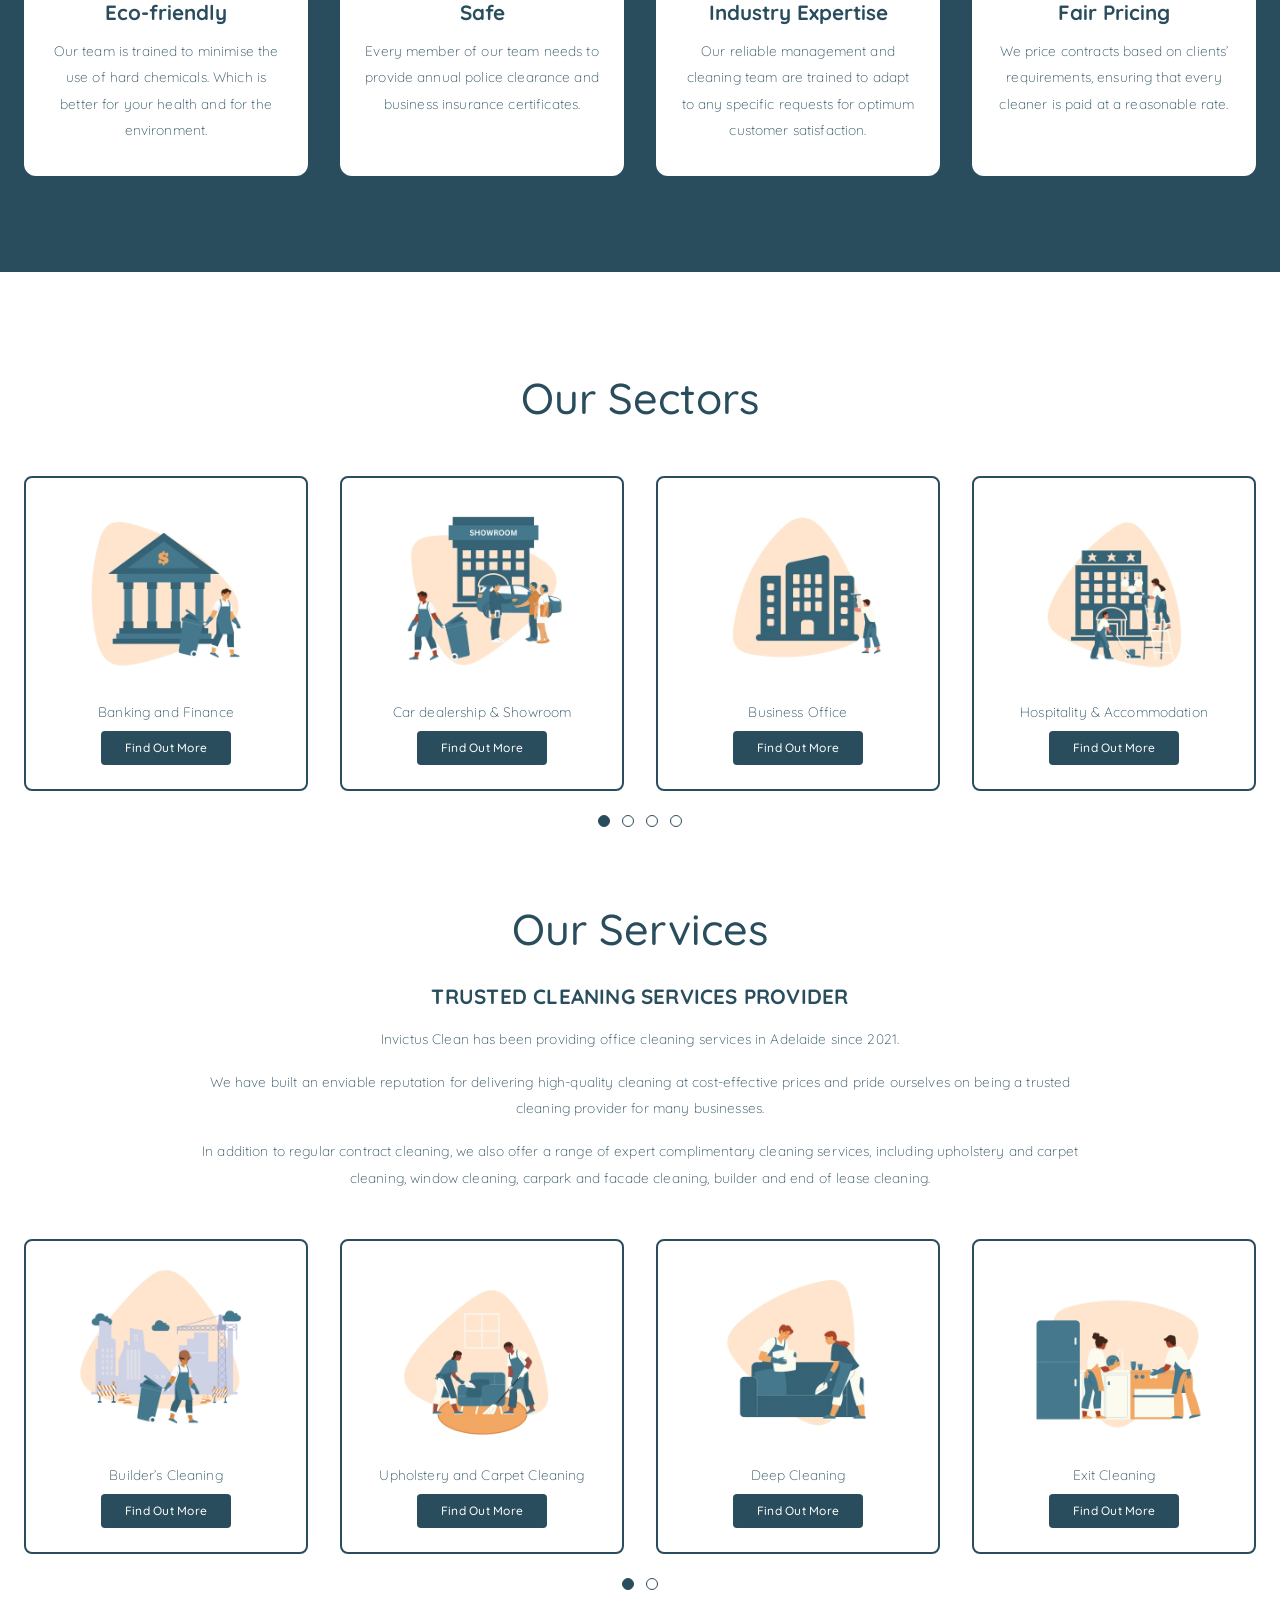
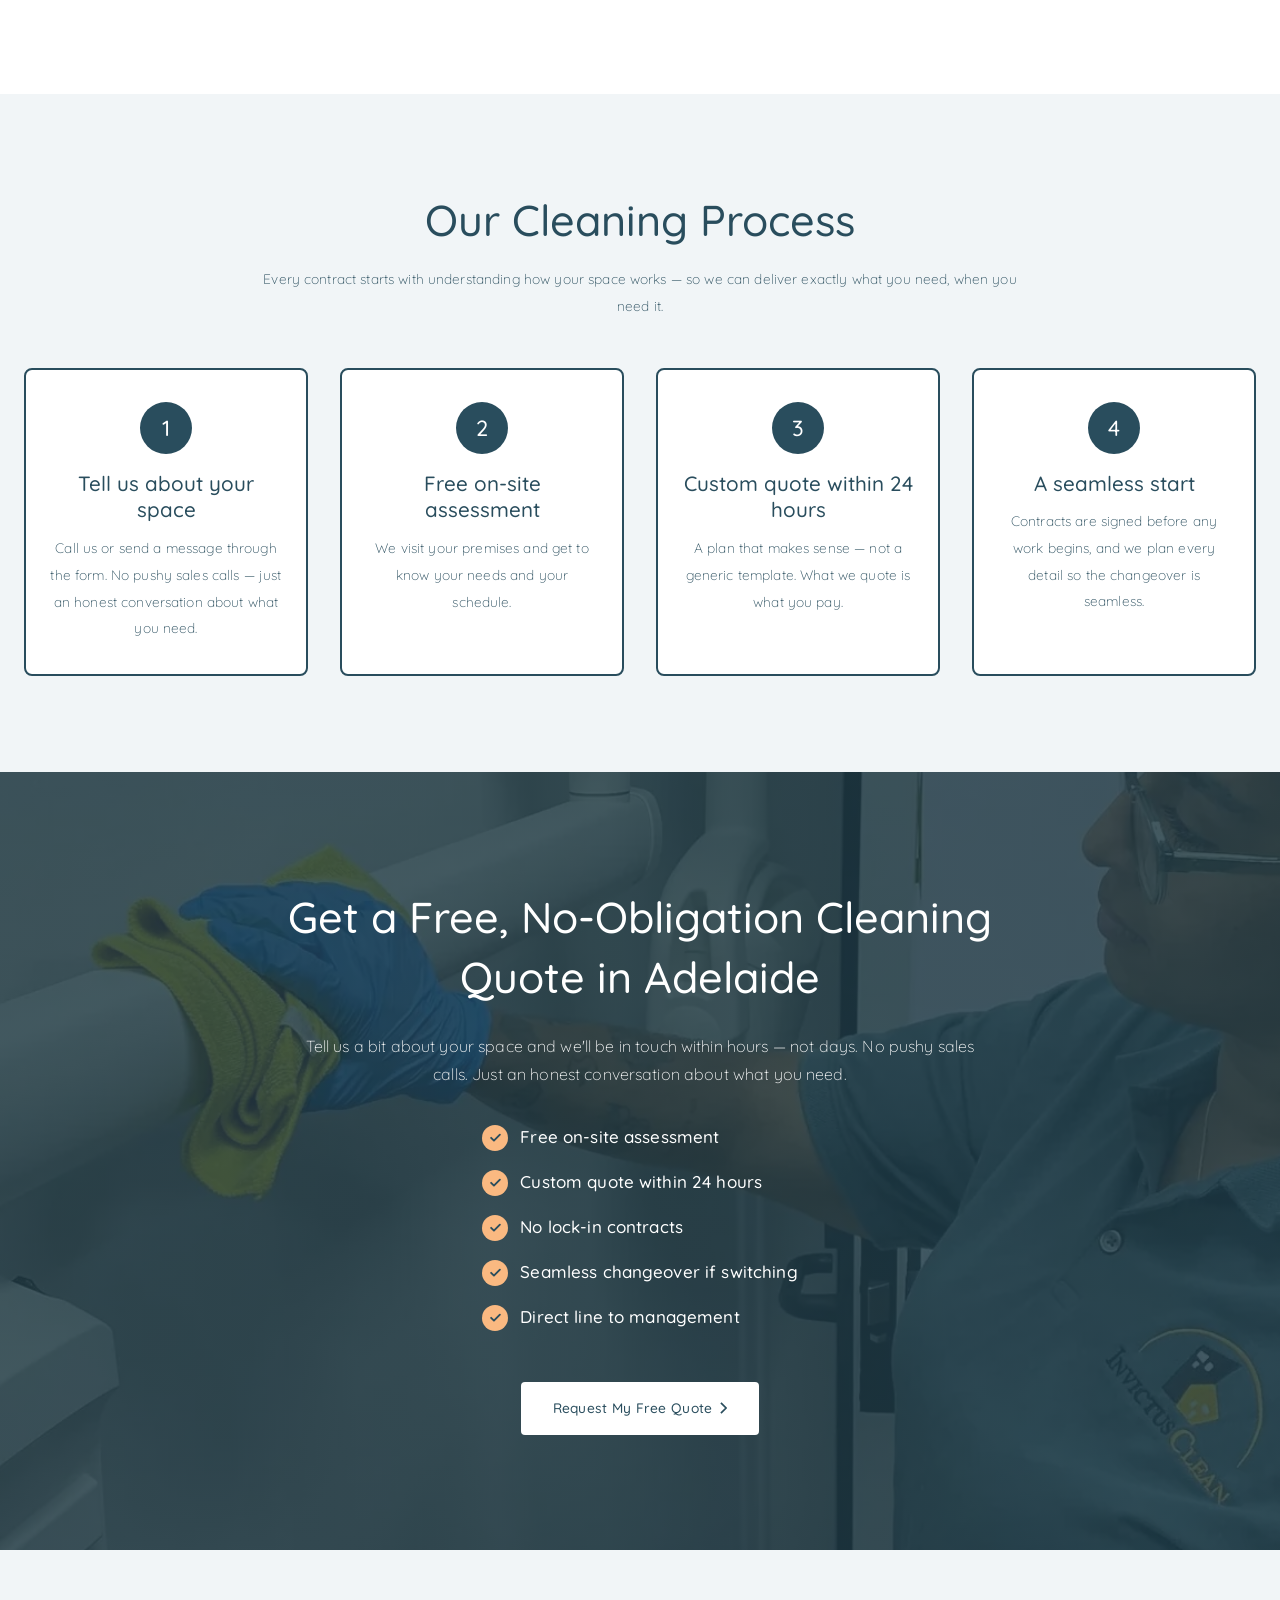
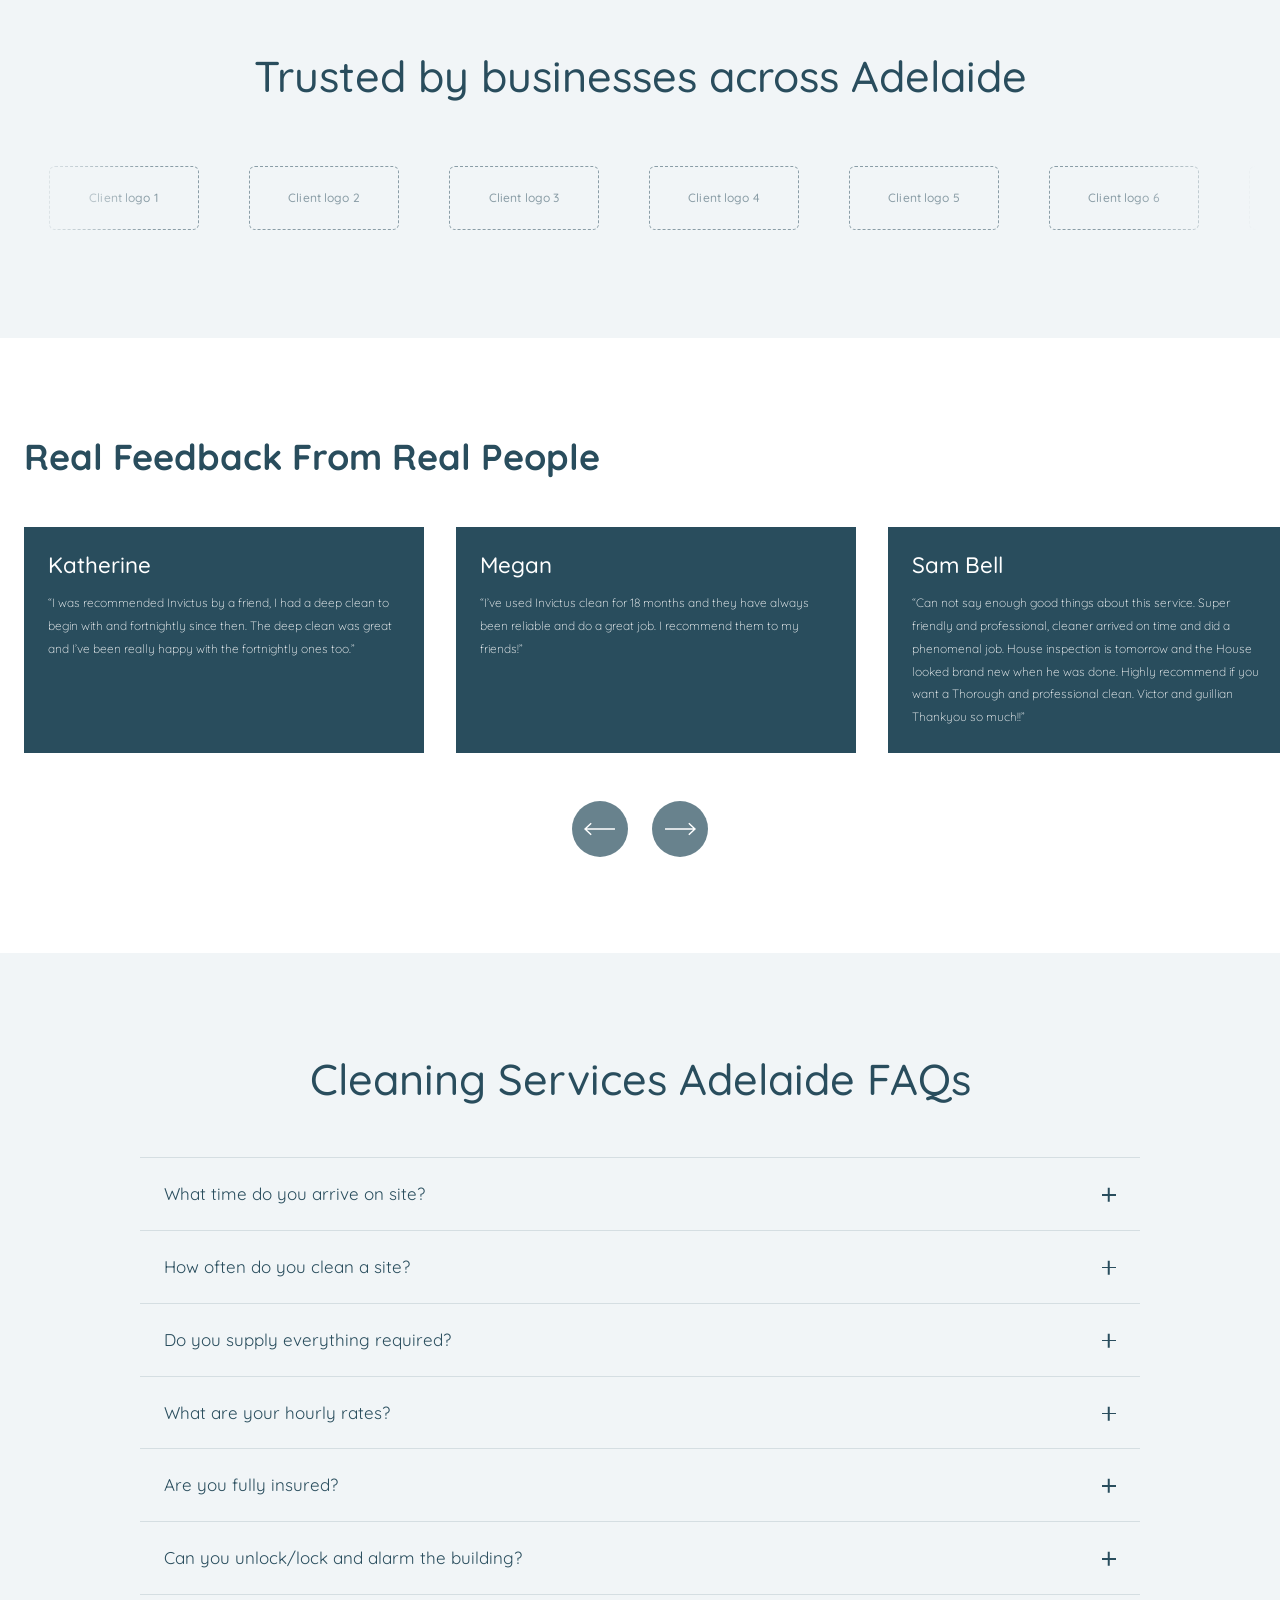
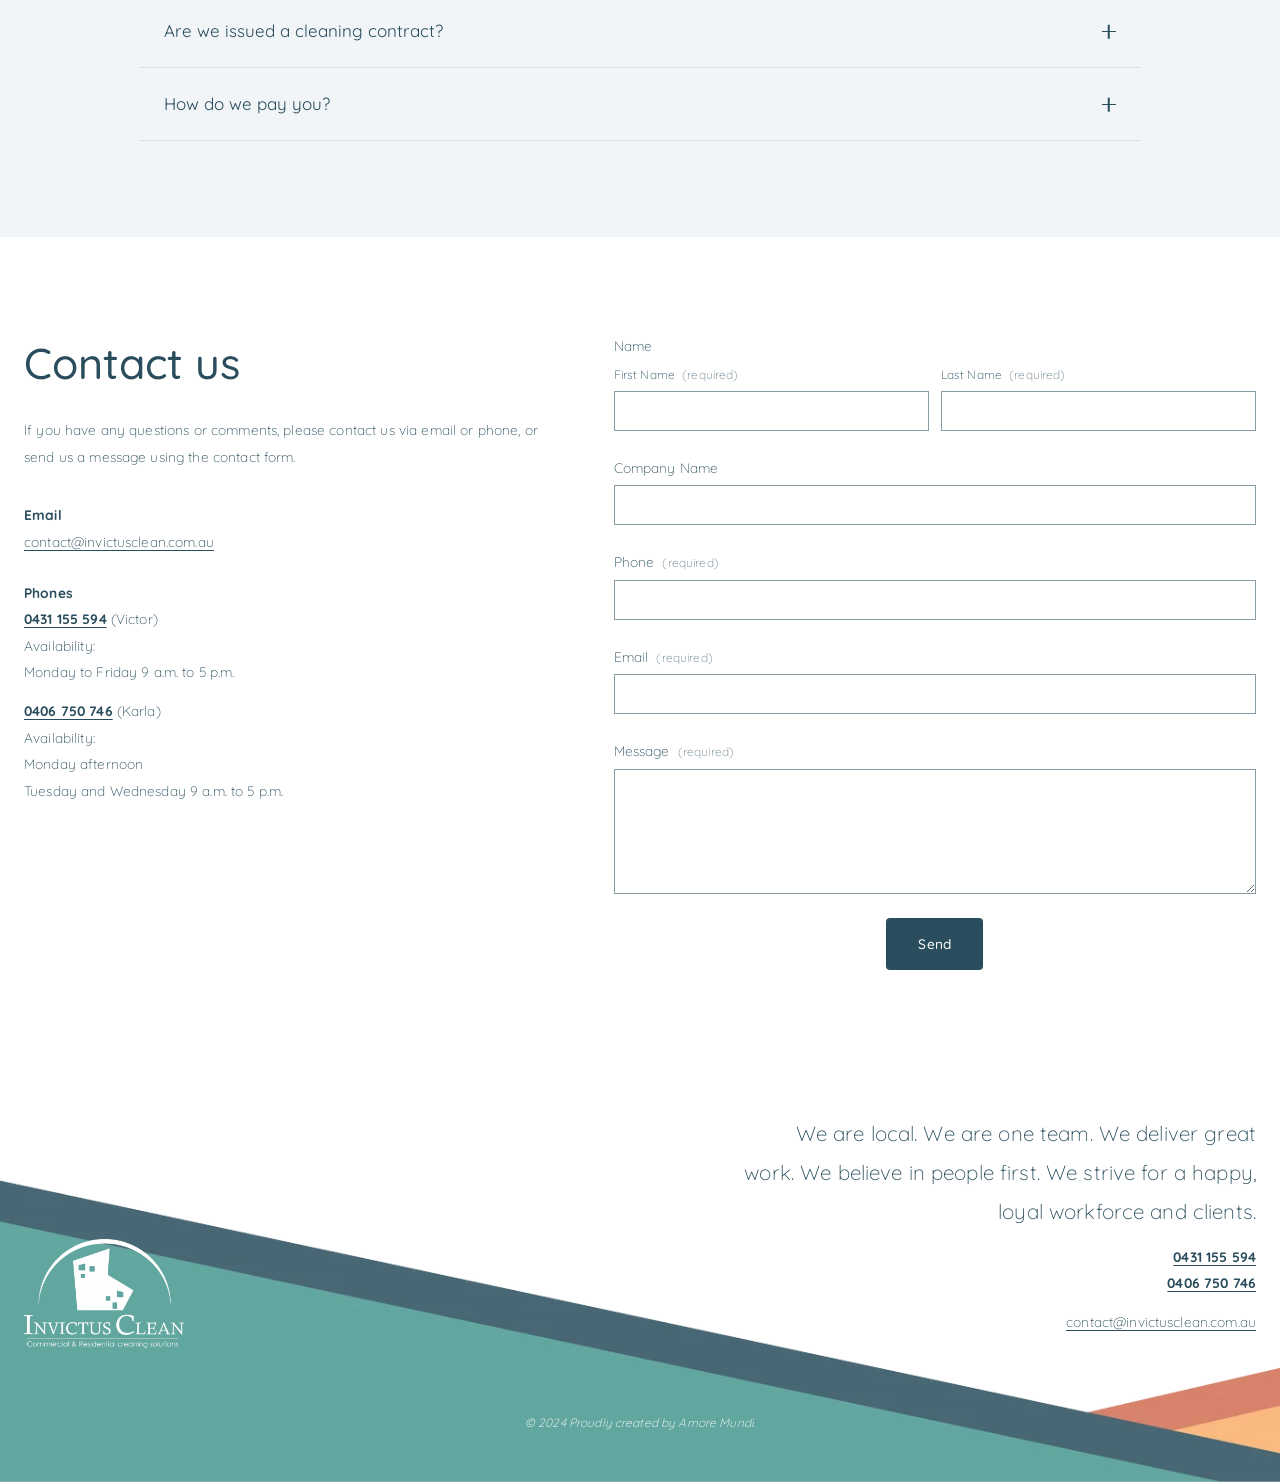
==== commit c1d50692: "Home hero carousel: carpet photo moved to the last slot Co-Authored-By: Claude Opus 5.5 <noreply@ant" ====
--- a/index.html
+++ b/index.html
@@ -180,7 +180,7 @@
               <img src="images/home-hero-01-reception-desk.webp" alt="Clean, bright reception desk after a professional clean" width="1200" height="900" fetchpriority="high">
             </figure>
             <figure class="ic-slider__slide" aria-roledescription="slide" aria-label="2 of 6">
-              <img src="images/home-hero-02-carpet-cleaning.webp" alt="Freshly cleaned carpet in a building hallway" width="1200" height="900" loading="lazy">
+              <img src="images/home-hero-02-carpeted-bedroom.webp" alt="Clean carpeted bedroom in an Adelaide home" width="1200" height="900" loading="lazy">
             </figure>
             <figure class="ic-slider__slide" aria-roledescription="slide" aria-label="3 of 6">
               <img src="images/home-hero-03-open-plan-office.webp" alt="Clean open-plan office in Adelaide" width="1200" height="900" loading="lazy">
@@ -192,7 +192,7 @@
               <img src="images/home-hero-05-office-lounge.webp" alt="Clean office lounge area with a blue sofa" width="1200" height="900" loading="lazy">
             </figure>
             <figure class="ic-slider__slide" aria-roledescription="slide" aria-label="6 of 6">
-              <img src="images/home-hero-06-carpeted-bedroom.webp" alt="Clean carpeted bedroom in an Adelaide home" width="1200" height="900" loading="lazy">
+              <img src="images/home-hero-06-carpet-cleaning.webp" alt="Freshly cleaned carpet in a building hallway" width="1200" height="900" loading="lazy">
             </figure>
           </div>
           <div class="ic-slider__dots" data-slider-dots></div>
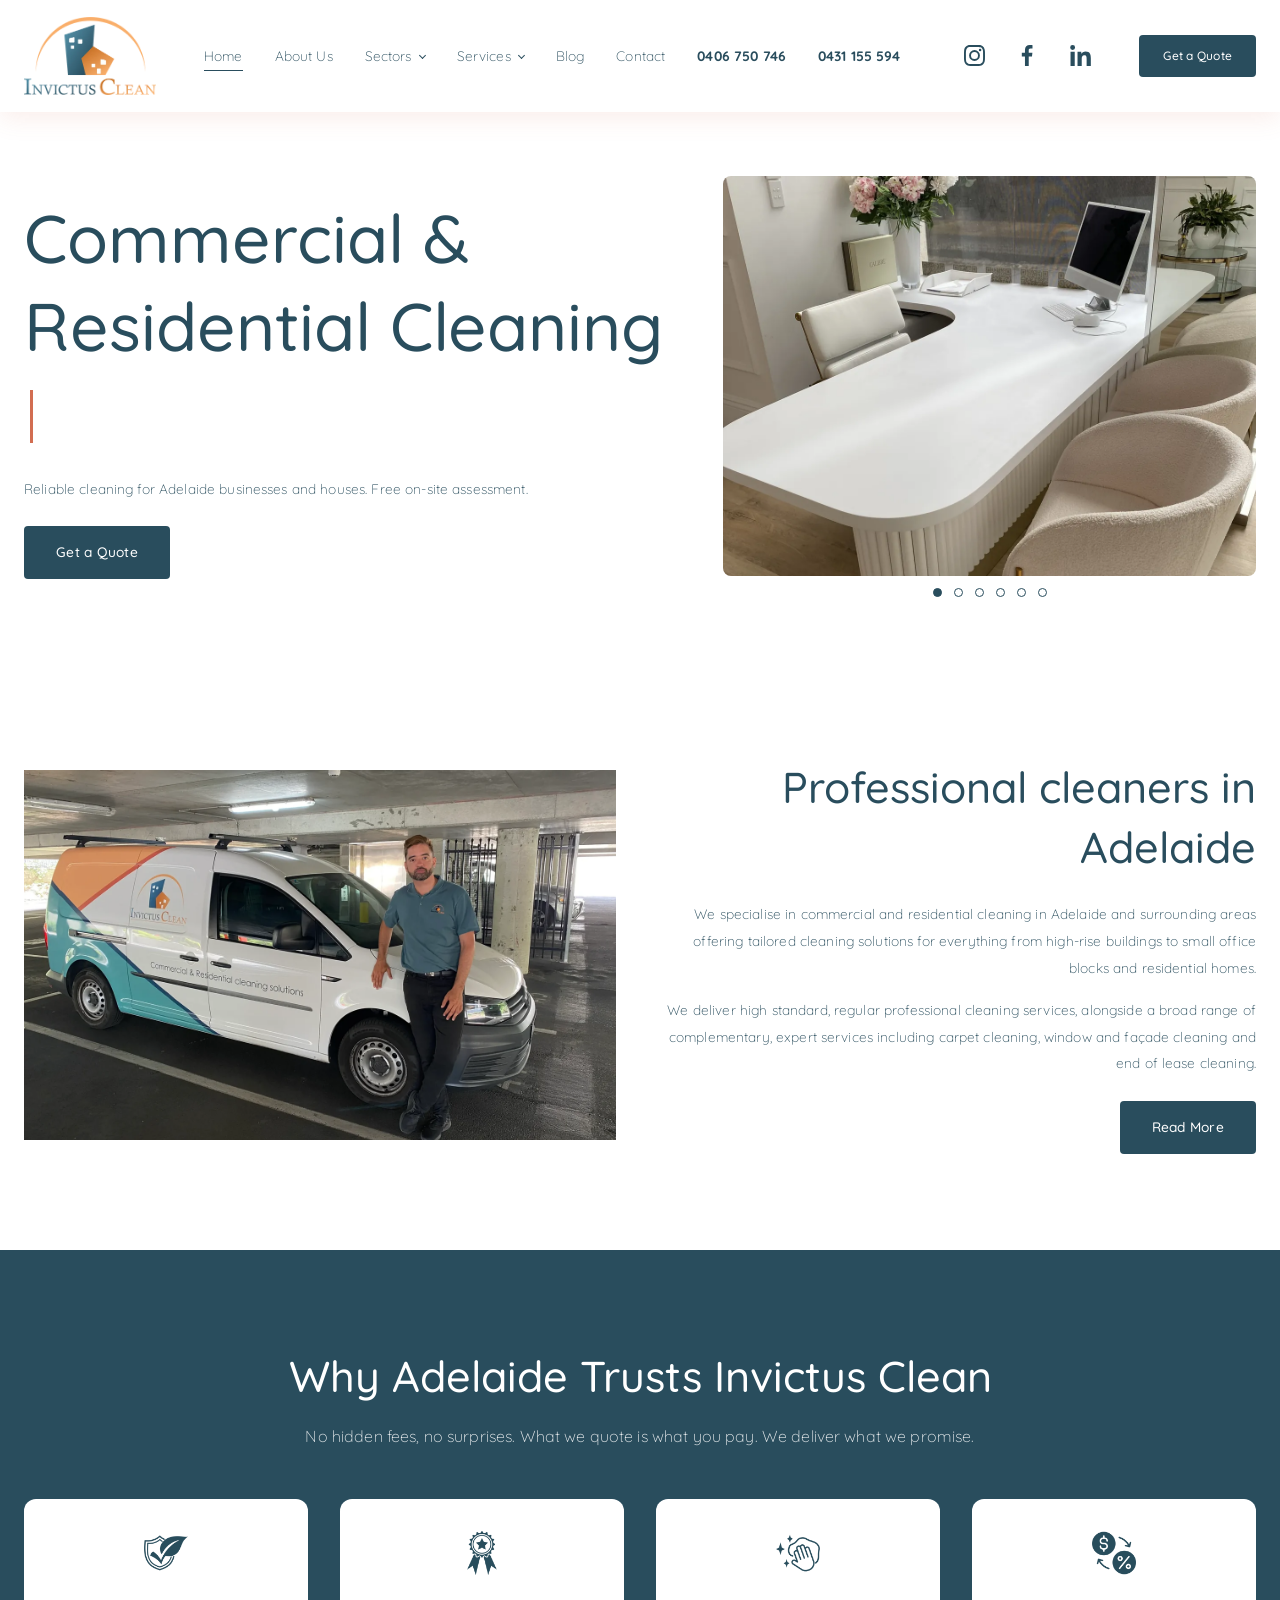
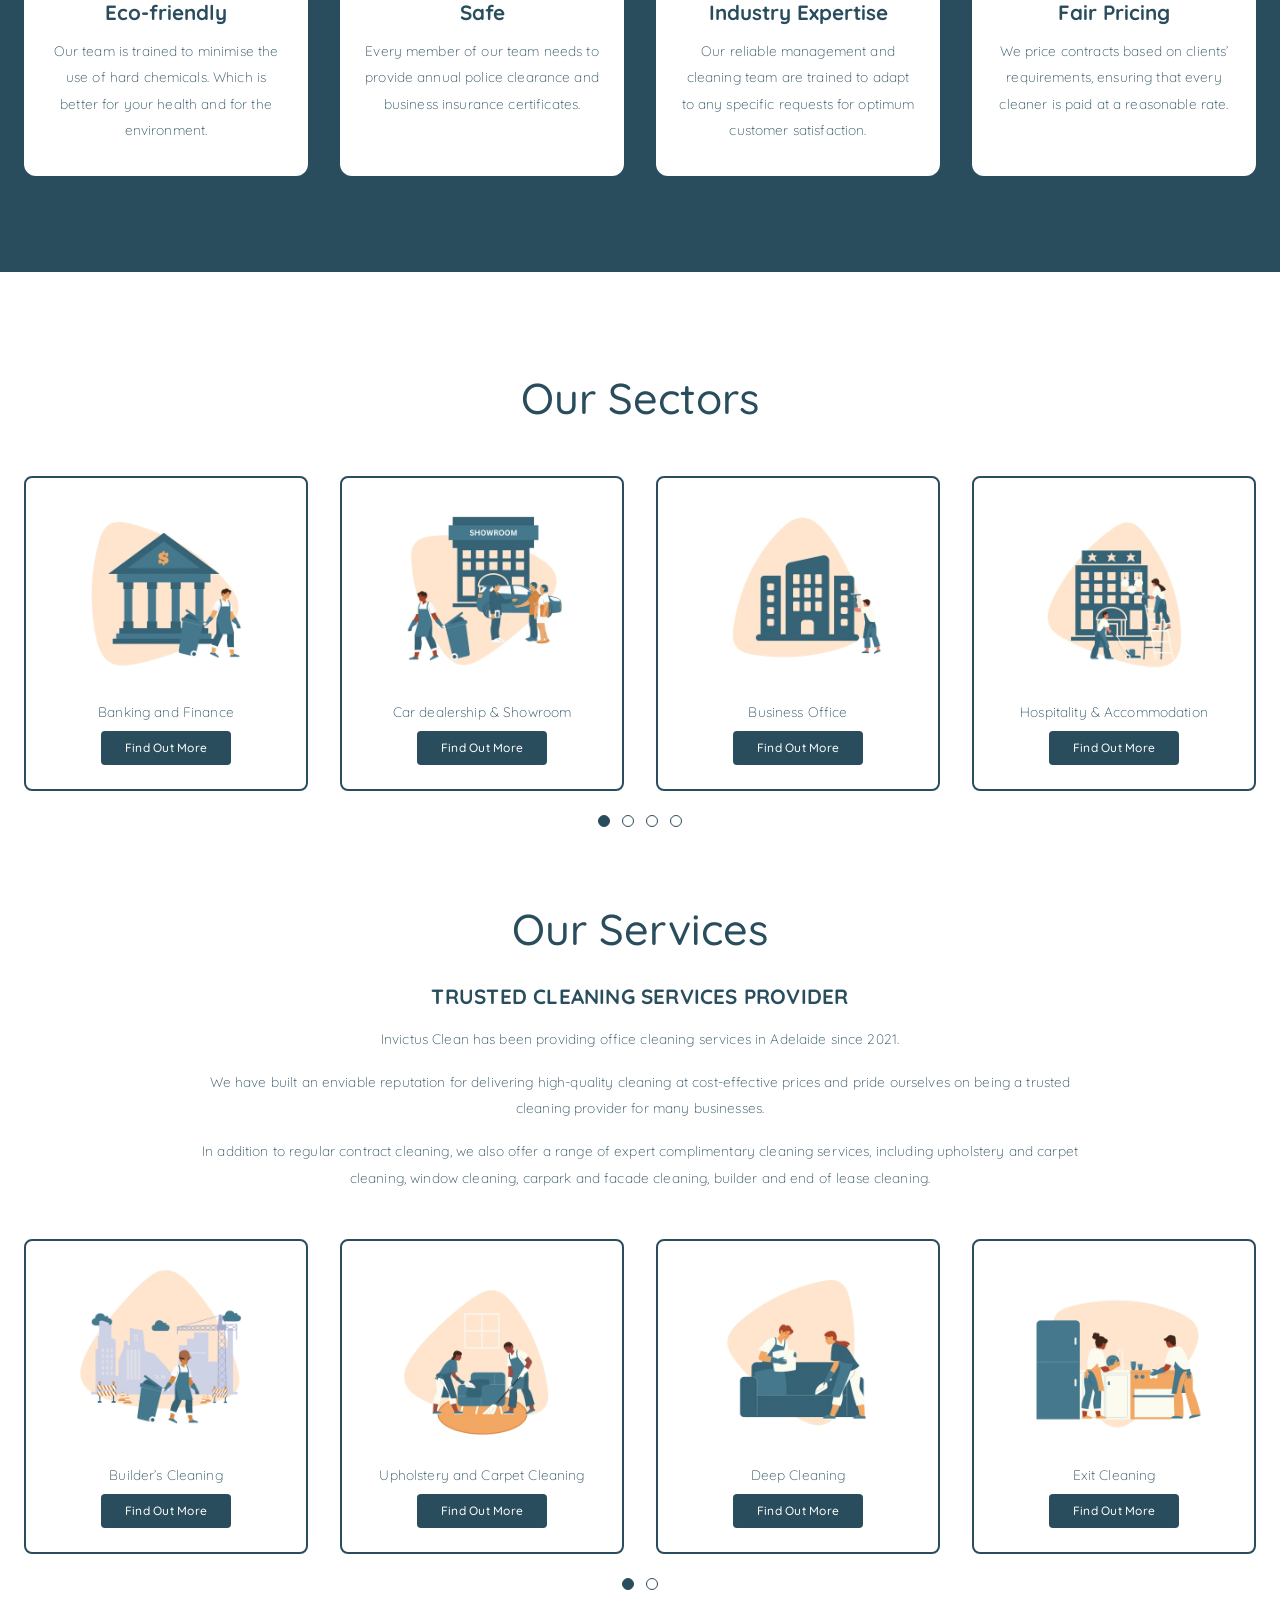
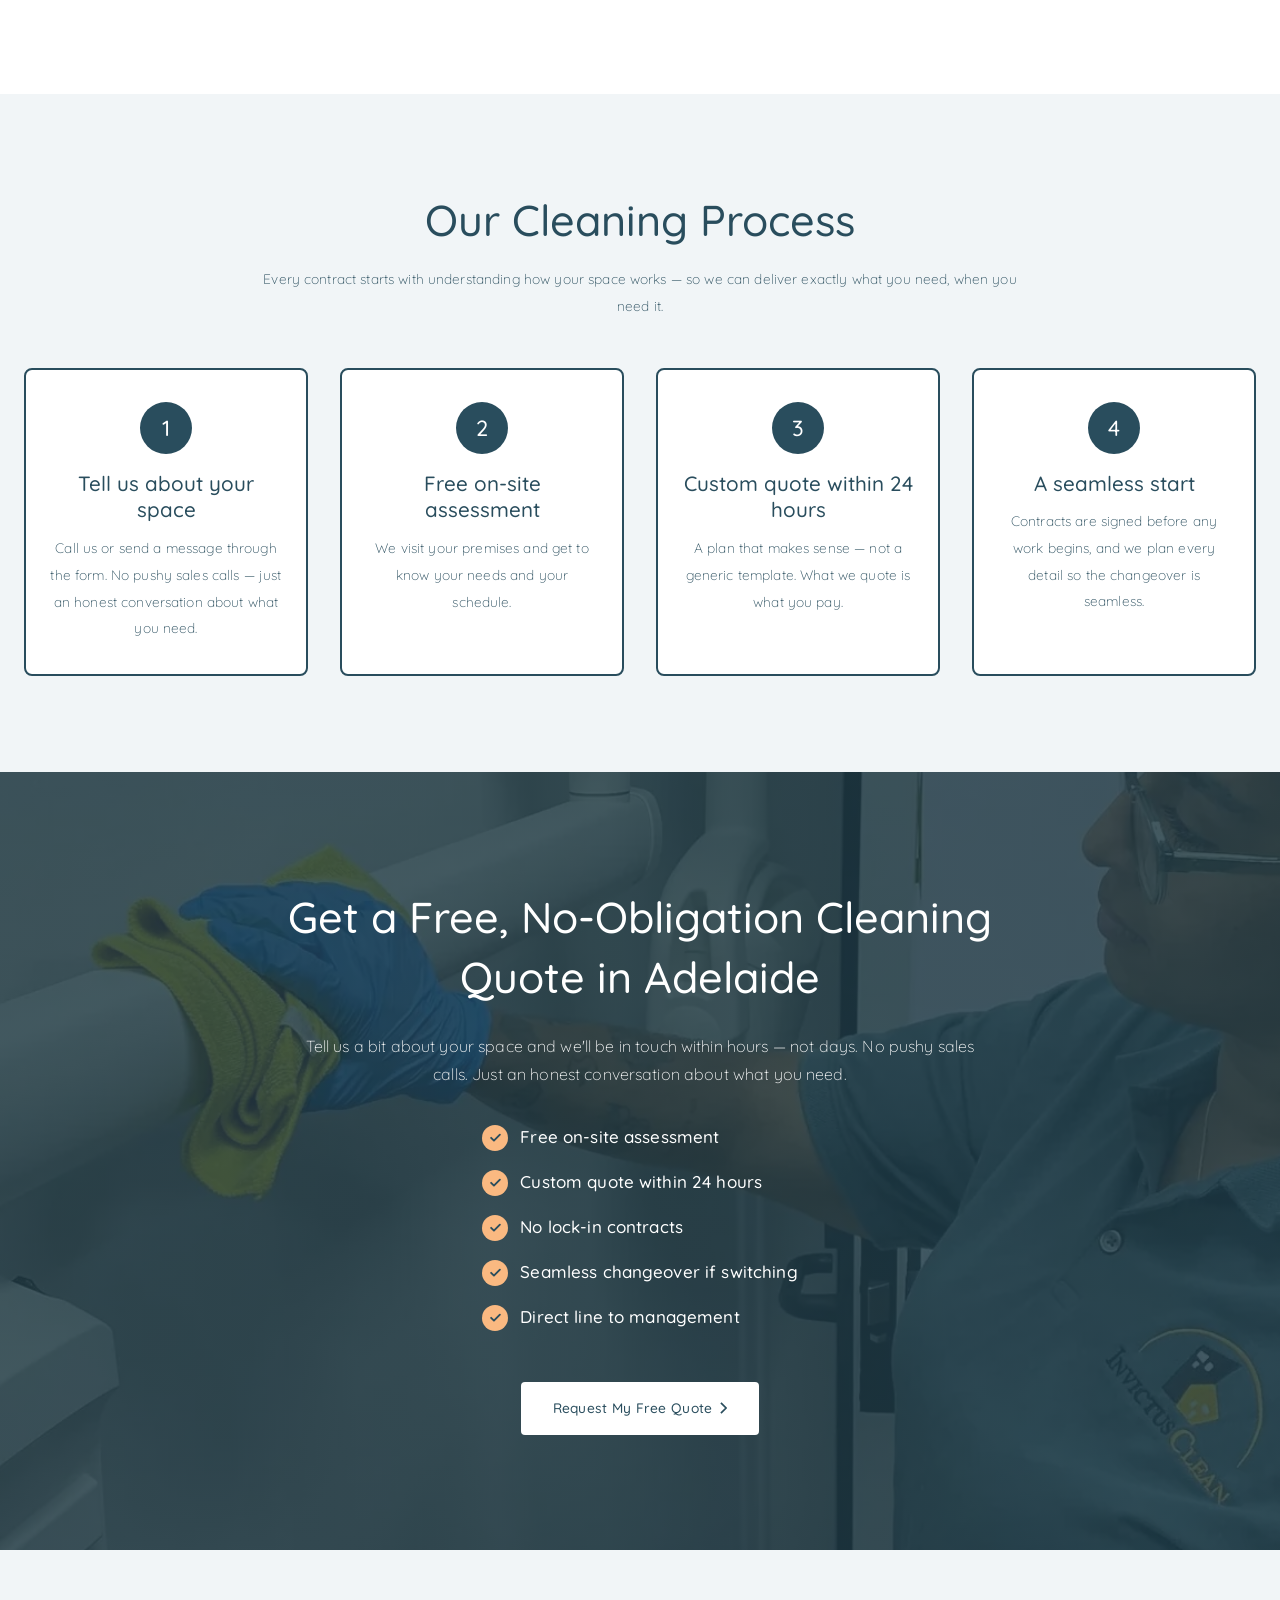
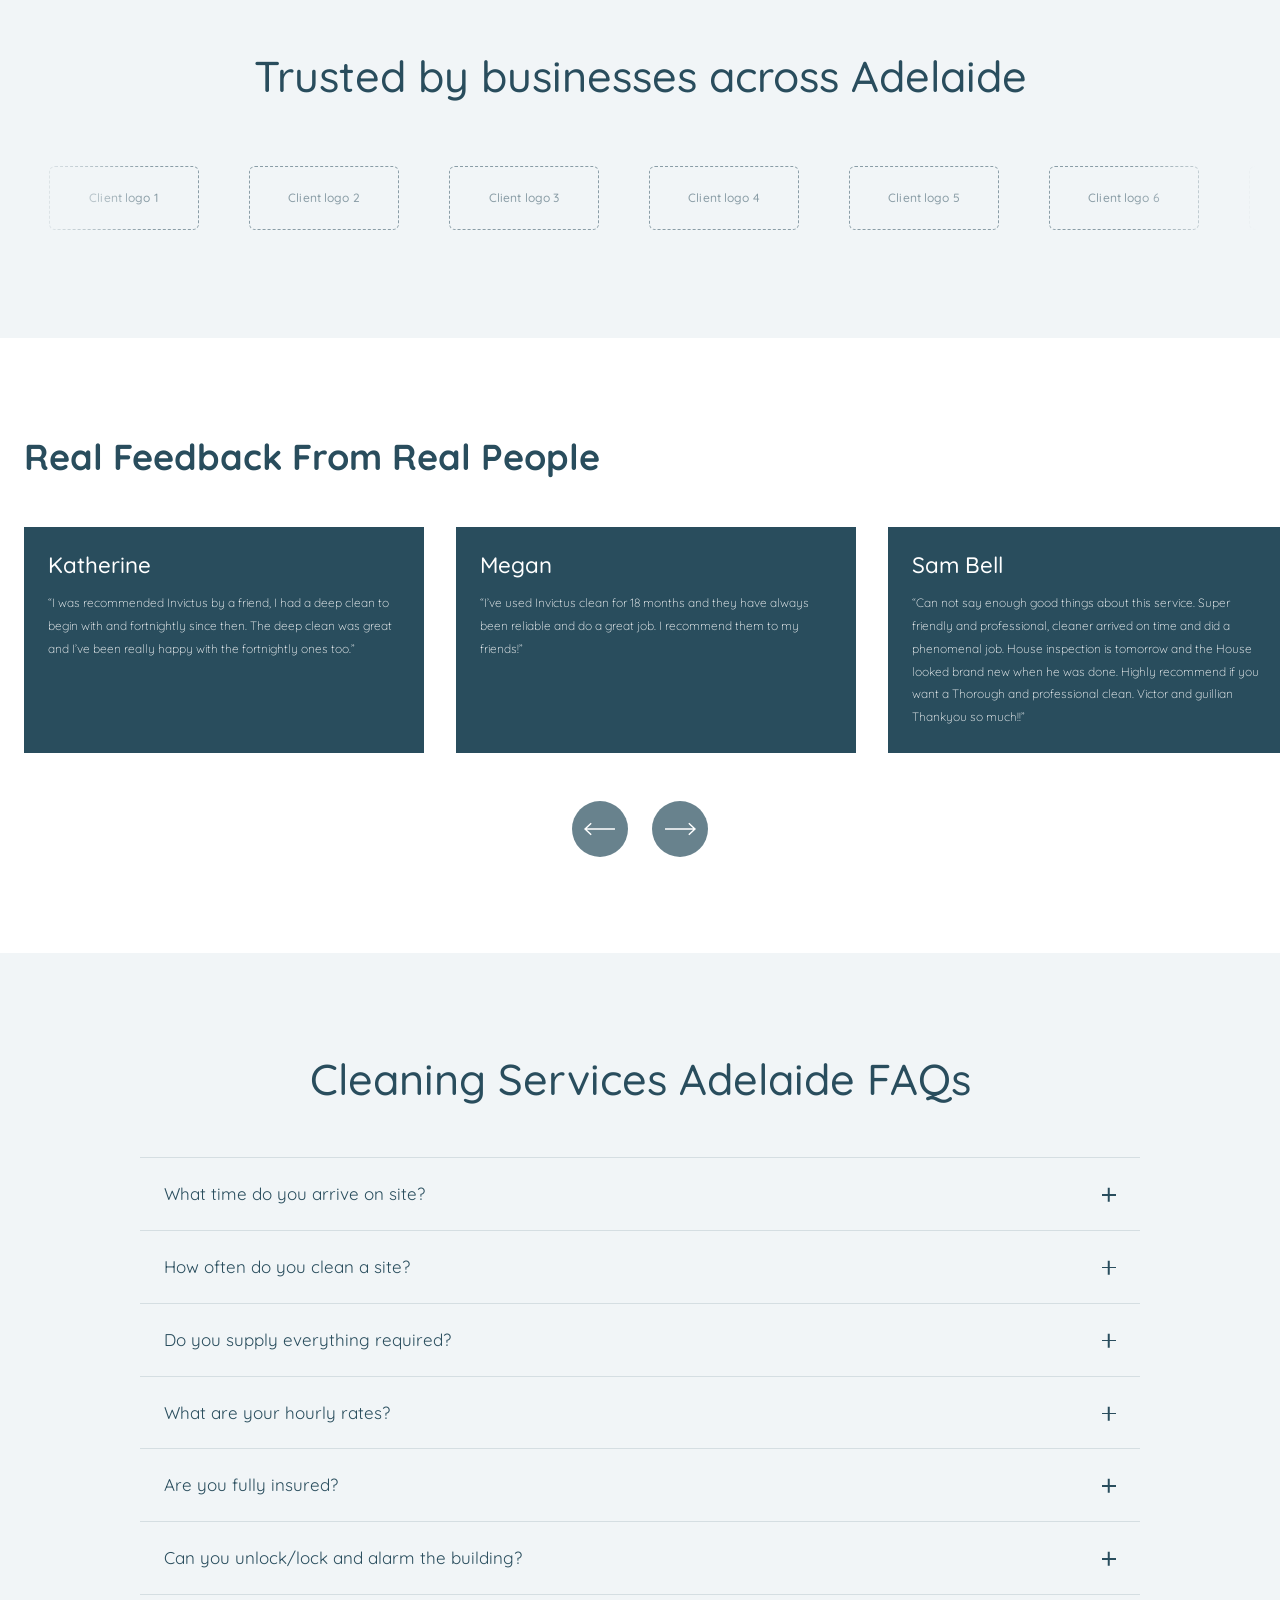
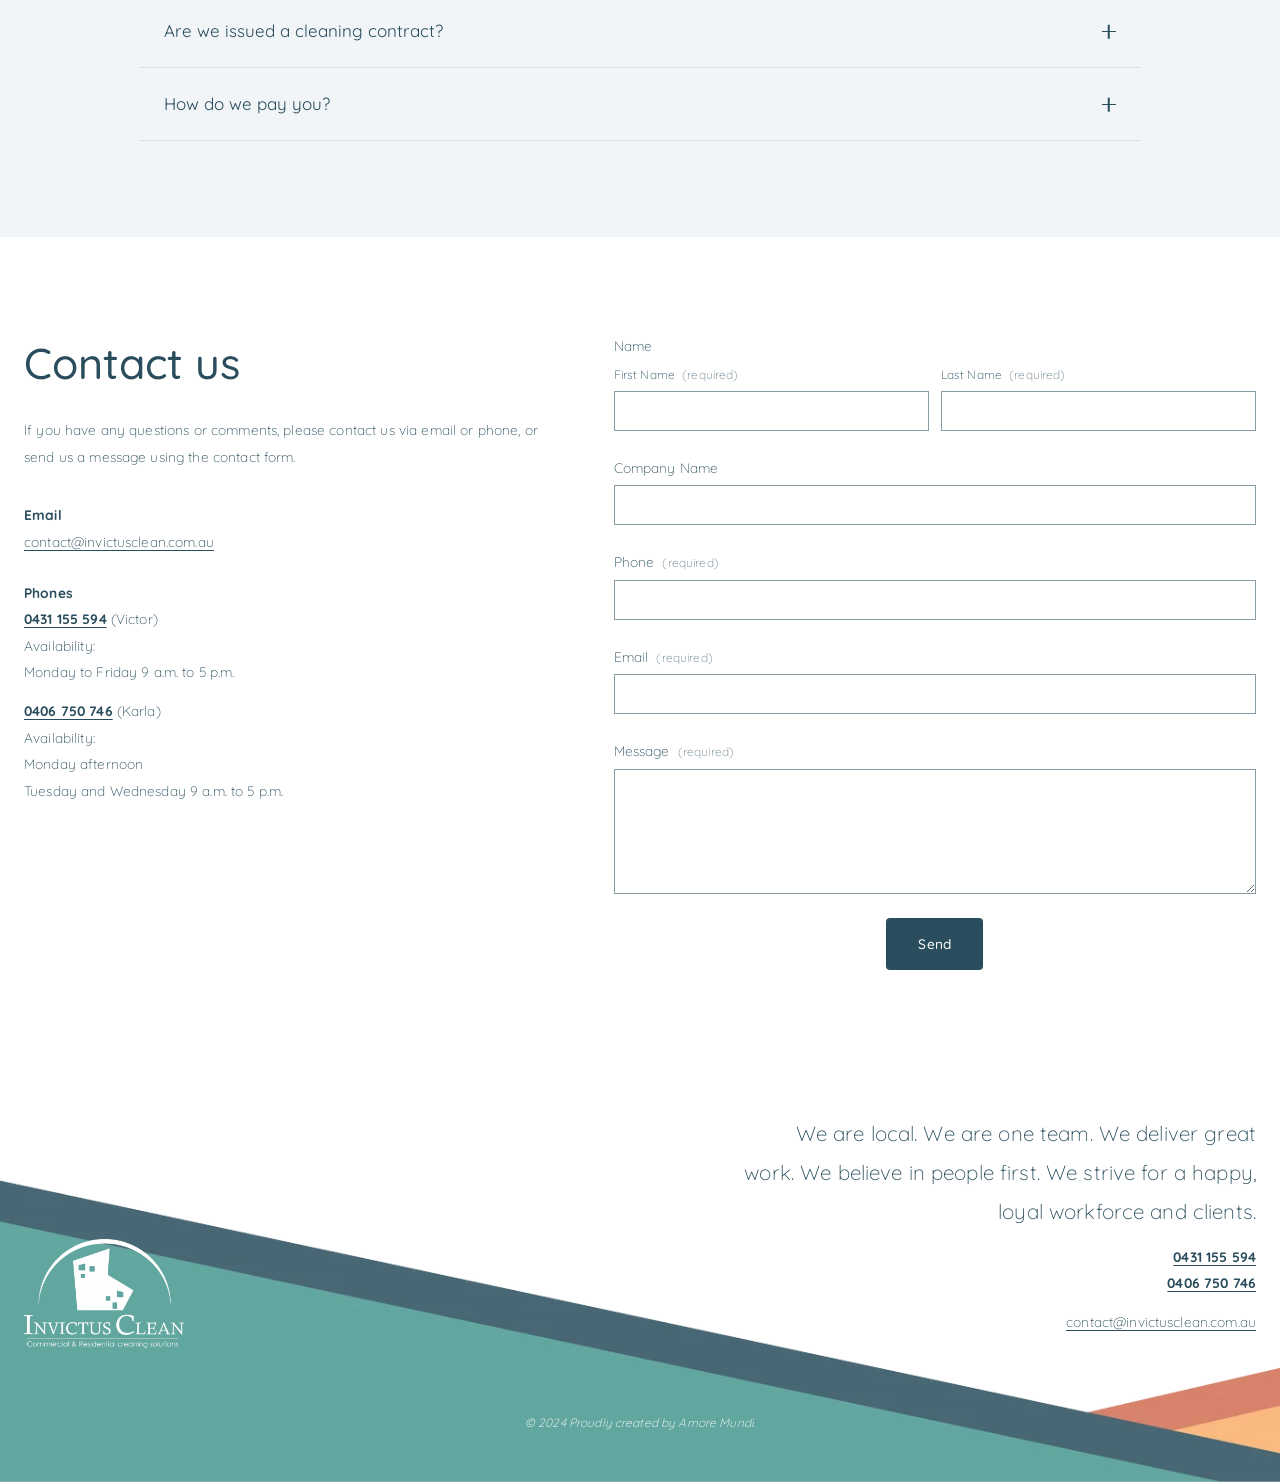
==== commit 0105402f: "Home and About photo carousels share the same styling Home hero slider gets the same arrows as About" ====
--- a/index.html
+++ b/index.html
@@ -172,7 +172,7 @@
       </div>
       <!-- v3: photos of clean spaces (results) instead of the illustration; people photos live on About.
            Alternating commercial / residential to match the title. Same photo slider as About:
-           Elementor → Image Carousel, 1 slide, Fade, autoplay 4500ms, pause on hover No, dots only. -->
+           Elementor → Image Carousel, 1 slide, Fade, autoplay 4500ms, pause on hover No, arrows + dots (same as About). -->
       <div class="ic-hero__media">
         <div class="ic-slider ic-slider--hero" data-slider aria-roledescription="carousel" aria-label="Spaces we clean across Adelaide">
           <div class="ic-slider__viewport">
@@ -194,6 +194,13 @@
             <figure class="ic-slider__slide" aria-roledescription="slide" aria-label="6 of 6">
               <img src="images/home-hero-06-carpet-cleaning.webp" alt="Freshly cleaned carpet in a building hallway" width="1200" height="900" loading="lazy">
             </figure>
+
+            <button class="ic-slider__arrow ic-slider__arrow--prev" type="button" data-slider-prev aria-label="Previous photo">
+              <svg viewBox="0 0 10 18" aria-hidden="true"><path d="M9 1 1 9l8 8"/></svg>
+            </button>
+            <button class="ic-slider__arrow ic-slider__arrow--next" type="button" data-slider-next aria-label="Next photo">
+              <svg viewBox="0 0 10 18" aria-hidden="true"><path d="m1 1 8 8-8 8"/></svg>
+            </button>
           </div>
           <div class="ic-slider__dots" data-slider-dots></div>
         </div>
